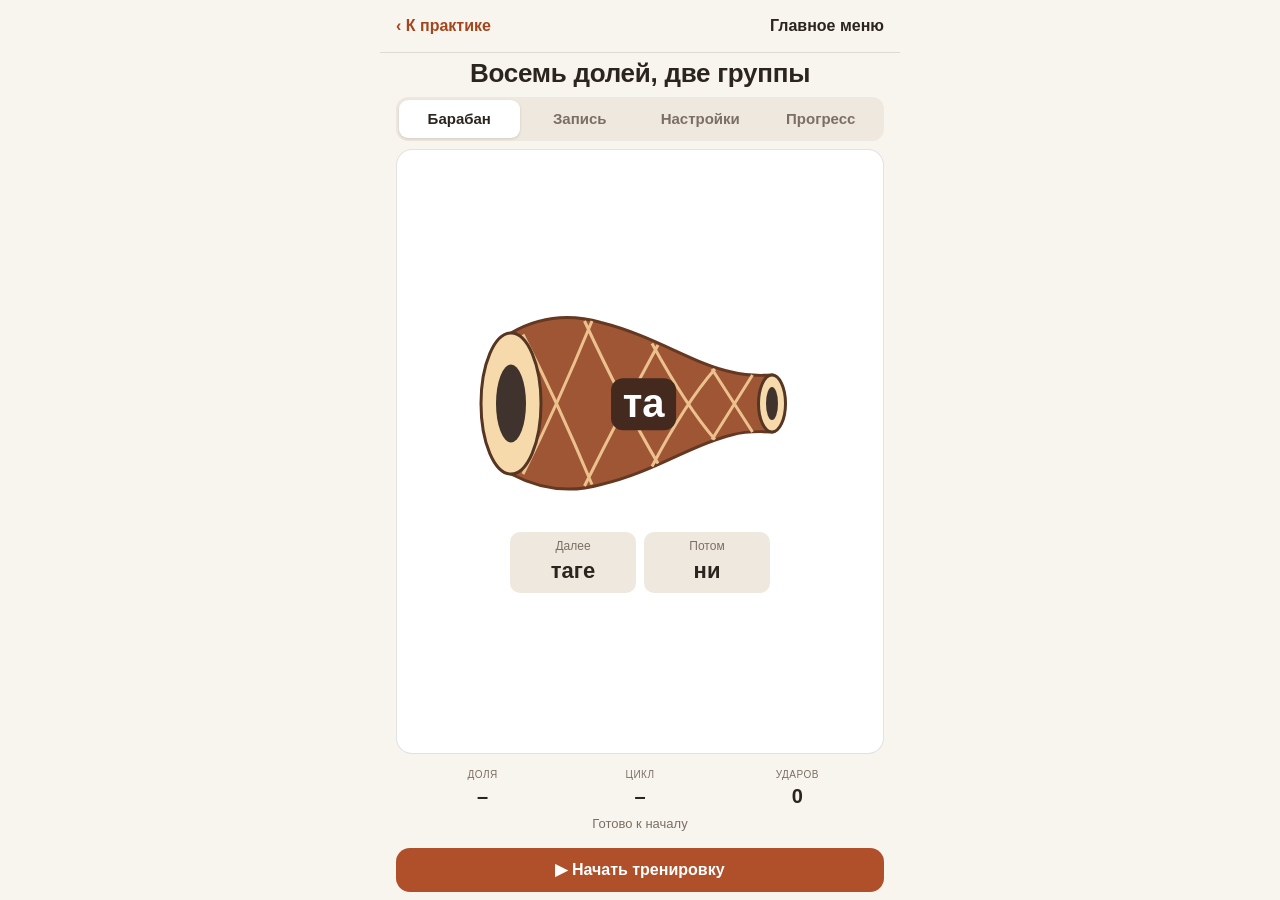
==== eight/index.html @ 797d8f21 "Publish Mridanga Web 0.3.3 with direct eight-beat practice and Gi hand" ====
<!doctype html><html lang="ru"><meta charset="utf-8"><meta name="viewport" content="width=device-width,initial-scale=1,viewport-fit=cover"><meta name="color-scheme" content="light dark"><title>Восемь долей, две группы · Мриданга</title><style>/* Самоучитель по мриданге — мобильная тема.
   Внутри Telegram цвета берутся из themeParams (--tg-*), вне — из своей палитры. */

:root {
  --bg-d: #f8f4ee;
  --bg2-d: #efe8de;
  --surface-d: #ffffff;
  --text-d: #2b241f;
  --hint-d: #7b6f65;
  --accent-d: #b0502a;
  --accent-text-d: #ffffff;
  --link-d: #a2461f;

  --bg: var(--tg-bg, var(--bg-d));
  --bg-2: var(--tg-bg-2, var(--bg2-d));
  --surface: var(--surface-d);
  --text: var(--tg-text, var(--text-d));
  --hint: var(--tg-hint, var(--hint-d));
  --accent: var(--tg-button, var(--accent-d));
  --accent-text: var(--tg-button-text, var(--accent-text-d));
  --link: var(--tg-link, var(--link-d));
  --accent-soft: color-mix(in srgb, var(--accent) 16%, transparent);
  --line: color-mix(in srgb, var(--text) 13%, transparent);
  --now: #e9a23b;

  --draft: #8a6d1f;
  --draft-bg: #fbf1d4;
  --review: #9a5a00;
  --review-bg: #ffe8c7;
  --verified: #1f7a43;
  --verified-bg: #d9f2e2;
  --published: #156a7a;
  --published-bg: #d5eef2;
  --invalid: #b3261e;
  --invalid-bg: #fbe1de;
  --test: #3d5a8a;
  --test-bg: #e3eaf6;
  --danger: #b3261e;

  --radius: 16px;
  --gutter: 16px;
  font-family: -apple-system, BlinkMacSystemFont, 'Segoe UI', Roboto, 'Helvetica Neue', Arial, sans-serif;
  color-scheme: light dark;
}

@media (prefers-color-scheme: dark) {
  :root:not([data-theme='light']) {
    --bg-d: #191512;
    --bg2-d: #231d18;
    --surface-d: #2a231d;
    --text-d: #f2eae1;
    --hint-d: #a89a8d;
    --accent-d: #e27c4c;
    --accent-text-d: #1a120d;
    --link-d: #f0a172;
    --draft: #e8cd7a;
    --draft-bg: #3a3218;
    --review: #ffbf6b;
    --review-bg: #3d2a10;
    --verified: #7fd6a0;
    --verified-bg: #173523;
    --published: #7fd0de;
    --published-bg: #12323a;
    --invalid: #ff9a8f;
    --invalid-bg: #3d1714;
    --test: #a9c2ee;
    --test-bg: #1c2638;
  }
}

:root[data-theme='dark'] {
  --bg-d: #191512;
  --bg2-d: #231d18;
  --surface-d: #2a231d;
  --text-d: #f2eae1;
  --hint-d: #a89a8d;
  --accent-d: #e27c4c;
  --accent-text-d: #1a120d;
  --link-d: #f0a172;
  --surface: var(--tg-bg-2, var(--surface-d));
  --draft: #e8cd7a;
  --draft-bg: #3a3218;
  --review: #ffbf6b;
  --review-bg: #3d2a10;
  --verified: #7fd6a0;
  --verified-bg: #173523;
  --published: #7fd0de;
  --published-bg: #12323a;
  --invalid: #ff9a8f;
  --invalid-bg: #3d1714;
  --test: #a9c2ee;
  --test-bg: #1c2638;
}

* { box-sizing: border-box; }
html { -webkit-text-size-adjust: 100%; }
body {
  margin: 0;
  background: var(--bg);
  color: var(--text);
  font-size: 16px;
  line-height: 1.45;
  -webkit-tap-highlight-color: transparent;
}
a { color: var(--link); }
h1 { font-size: 26px; line-height: 1.15; margin: 4px 0 6px; letter-spacing: -0.01em; }
h2 { font-size: 15px; text-transform: uppercase; letter-spacing: 0.06em; color: var(--hint); margin: 0 0 10px; }
.card h2 + * { margin-top: 0; }
.card h2:not(:first-child) { margin-top: 18px; }
p { margin: 0 0 8px; }
code { font-family: ui-monospace, SFMono-Regular, Menlo, monospace; font-size: 0.9em; }
button, select, input { font: inherit; color: inherit; }
.boot { padding: 40px var(--gutter); color: var(--hint); }

#app { max-width: 520px; margin: 0 auto; min-height: 100vh; }
.topbar {
  position: sticky; top: 0; z-index: 5;
  display: flex; align-items: center; gap: 10px;
  padding: calc(8px + env(safe-area-inset-top)) var(--gutter) 8px;
  background: color-mix(in srgb, var(--bg) 90%, transparent);
  backdrop-filter: blur(10px);
  border-bottom: 1px solid var(--line);
}
.topbar .brand { font-weight: 700; text-decoration: none; color: var(--text); }
.topbar .back { text-decoration: none; font-weight: 600; min-height: 36px; display: inline-flex; align-items: center; }
.topbar .back[hidden] { display: none; }
.topbar .env { margin-left: auto; font-size: 12px; color: var(--hint); border: 1px solid var(--line); border-radius: 99px; padding: 2px 8px; }

main { outline: none; }
.screen { padding: 14px var(--gutter) calc(32px + env(safe-area-inset-bottom)); display: grid; grid-template-columns: minmax(0, 1fr); gap: 14px; }
.screen-head .lead, .hero .lead { color: var(--hint); }
.eyebrow { font-size: 13px; color: var(--hint); margin: 0; }
.section-title { margin: 4px 0 -4px; }
.hint { color: var(--hint); font-size: 13px; }
.center { text-align: center; }
.row { display: flex; flex-wrap: wrap; gap: 6px; align-items: center; }

.card {
  background: var(--surface);
  border: 1px solid var(--line);
  border-radius: var(--radius);
  padding: 14px;
  color: inherit;
  text-decoration: none;
  display: block;
}

/* Маркировка статуса */
.badge { display: inline-flex; align-items: center; gap: 2px; font-size: 12px; font-weight: 600; padding: 3px 8px; border-radius: 99px; white-space: nowrap; }
.badge-draft { color: var(--draft); background: var(--draft-bg); }
.badge-review { color: var(--review); background: var(--review-bg); }
.badge-verified { color: var(--verified); background: var(--verified-bg); }
.badge-published { color: var(--published); background: var(--published-bg); }
.badge-invalid { color: var(--invalid); background: var(--invalid-bg); }
.chip { display: inline-block; font-size: 12px; padding: 3px 8px; border-radius: 99px; background: var(--bg-2); color: var(--hint); }
.chip.warn { color: var(--review); background: var(--review-bg); margin-left: 6px; }
.banner { border-radius: 12px; padding: 10px 12px; font-size: 14px; border-left: 4px solid currentColor; }
.banner p:last-child { margin: 0; }
.banner-draft { color: var(--draft); background: var(--draft-bg); }
.banner-review { color: var(--review); background: var(--review-bg); }
.banner-invalid { color: var(--invalid); background: var(--invalid-bg); }
.banner-invalid a { color: inherit; font-weight: 600; }
/* Тестовое происхождение — отдельный тон, не путать со статусом проверки */
.origin-mark { margin: 6px 0 8px; padding: 8px 10px; border-radius: 10px; font-size: 14px; color: var(--test); background: var(--test-bg); border: 1px dashed currentColor; }
.origin-mark p { margin: 0; }
.origin-mark p + p { margin-top: 4px; color: var(--text); }
.chip.test { color: var(--test); background: var(--test-bg); }
.banner p { color: var(--text); }
.draft-term { text-decoration: underline dashed color-mix(in srgb, currentColor 55%, transparent); text-underline-offset: 3px; }

/* Главная */
.hero { text-align: center; padding: 8px 0 0; }
.hero-mark svg { width: 120px; height: 60px; }
.tiles { display: grid; grid-template-columns: 1fr 1fr; gap: 10px; }
.tile {
  display: grid; gap: 2px; padding: 14px; min-height: 96px;
  background: var(--surface); border: 1px solid var(--line); border-radius: var(--radius);
  text-decoration: none; color: var(--text);
}
.tile:active, .card.item:active { transform: scale(0.985); }
.tile-icon { font-size: 22px; color: var(--accent); }
.tile small { color: var(--hint); }
.continue { display: grid; gap: 2px; border-color: var(--accent); }
.continue small { color: var(--accent); font-weight: 600; }
.stat-row { display: grid; grid-template-columns: repeat(3, 1fr); text-align: center; }
.stat-row b { display: block; font-size: 22px; }
.stat-row small { color: var(--hint); font-size: 12px; }

/* Списки */
.list { list-style: none; margin: 0; padding: 0; display: grid; gap: 10px; }
.card.item { display: flex; gap: 12px; align-items: flex-start; }
.item-num {
  flex: none; width: 32px; height: 32px; border-radius: 50%;
  display: grid; place-items: center; font-weight: 700;
  background: var(--accent-soft); color: var(--accent);
}
.item-body { display: grid; gap: 6px; min-width: 0; }
.item-body p { margin: 0; color: var(--hint); font-size: 14px; }
.formula-preview { display: grid; gap: 2px; }
.formula-inline { display: flex; flex-wrap: wrap; gap: 4px 8px; font-size: 14px; }
.formula-inline .fi-accent { font-weight: 800; color: var(--accent); }
.formula-inline .fi-rest { color: var(--hint); }
.formula-inline .fi-group { color: var(--hint); }
.formula-inline .fi-multi { display: inline-flex; gap: 3px; padding: 0 5px; border-radius: 6px; background: var(--bg-2); }

/* Ритмическая сетка */
.rhythm-grid { display: grid; gap: 12px; }
.cycle-label { font-size: 12px; color: var(--hint); margin-bottom: 4px; font-weight: 600; }
.beats { display: grid; grid-template-columns: repeat(var(--cols), minmax(0, 1fr)); gap: 6px 4px; }
.beat {
  border-radius: 10px; padding: 4px; display: grid; gap: 4px;
  background: var(--bg-2); border: 2px solid transparent;
  transition: border-color 60ms linear;
}
.beat.metro-odd { background: color-mix(in srgb, var(--bg-2) 55%, var(--surface)); }
.beat.group-start { box-shadow: -4px 0 0 -1px var(--surface), -6px 0 0 -1px var(--accent); }
.beats[style*='--cols: 4'] .beat.group-start:nth-child(4n + 1),
.beats[style*='--cols: 2'] .beat.group-start:nth-child(2n + 1) { box-shadow: none; border-top: 2px solid var(--accent); }
.beat.now { border-color: var(--now); }
.subs { display: grid; grid-template-columns: repeat(var(--subs), minmax(0, 1fr)); gap: 2px; min-height: 48px; }
.sub {
  position: relative; display: grid; place-items: center; border-radius: 7px;
  background: var(--surface); min-width: 0; overflow: hidden; padding: 0 1px;
  transition: background-color 60ms linear, transform 60ms linear;
}
.sub .mark { font-size: 15px; font-weight: 500; white-space: nowrap; overflow: hidden; text-overflow: clip; max-width: 100%; }
.beat.subs-2 .mark { font-size: 13px; }
.beat.subs-3 .mark { font-size: 11px; }
.beat:is(.subs-4, .subs-5, .subs-6, .subs-7, .subs-8) .mark { font-size: 10px; }
.sub.accent { background: var(--accent-soft); }
.sub.accent .mark { font-weight: 800; color: var(--accent); }
.accent-mark { position: absolute; top: 0; left: 3px; font-size: 12px; font-weight: 900; color: var(--accent); line-height: 1; }
.sub.rest { background: transparent; border: 1.5px dashed var(--line); }
.sub.rest .mark { color: var(--hint); font-size: 22px; line-height: 1; }
.sub.now { background: var(--now); transform: scale(1.04); }
.sub.now .mark, .sub.now .accent-mark { color: #1d140c; }
.beat-num { text-align: center; font-size: 12px; font-weight: 700; color: var(--hint); }
.beat-num.off { font-weight: 400; opacity: 0.7; }
.legend-box summary { cursor: pointer; color: var(--link); font-size: 14px; margin-top: 8px; }
.legend { list-style: none; padding: 0; margin: 8px 0 0; display: grid; grid-template-columns: 1fr 1fr; gap: 6px; font-size: 13px; color: var(--hint); }
.lg { display: inline-block; min-width: 34px; text-align: center; padding: 1px 4px; border-radius: 6px; background: var(--bg-2); color: var(--text); font-weight: 600; }
.lg-accent { color: var(--accent); background: var(--accent-soft); }
.lg-rest { border: 1.5px dashed var(--line); background: transparent; }
.lg-group { color: var(--accent); }

/* Управление */
.segmented { display: grid; grid-auto-flow: column; grid-auto-columns: 1fr; gap: 4px; padding: 4px; background: var(--bg-2); border-radius: 12px; }
.seg {
  border: 0; border-radius: 9px; padding: 8px 6px; background: transparent; cursor: pointer;
  display: grid; gap: 1px; font-weight: 600; min-height: 48px;
}
.seg small { font-weight: 400; font-size: 11px; color: var(--hint); }
.seg.active { background: var(--surface); box-shadow: 0 1px 3px rgb(0 0 0 / 12%); color: var(--accent); }
.tempo { display: grid; gap: 6px; }
.tempo-row { display: flex; align-items: center; justify-content: space-between; }
.tempo-value b { font-size: 34px; font-variant-numeric: tabular-nums; }
.tempo-value small { color: var(--hint); }
.tempo-range { display: flex; justify-content: space-between; font-size: 12px; color: var(--hint); }
input[type='range'] { width: 100%; accent-color: var(--accent); min-height: 32px; }
.round {
  width: 48px; height: 48px; border-radius: 50%; border: 1px solid var(--line);
  background: var(--bg-2); font-size: 24px; font-weight: 600; cursor: pointer; line-height: 1;
}
.round.small { width: 40px; height: 40px; font-size: 20px; }
.round:active { background: var(--accent-soft); }
.stepper { display: inline-flex; align-items: center; gap: 8px; }
.stepper-value { min-width: 48px; text-align: center; font-weight: 700; font-variant-numeric: tabular-nums; }
.repeat-row { display: flex; align-items: center; justify-content: space-between; gap: 8px; flex-wrap: wrap; margin-top: 14px; }
.check { display: inline-flex; align-items: center; gap: 8px; font-size: 14px; min-height: 40px; }
.check input { width: 20px; height: 20px; accent-color: var(--accent); }

/* Счётчик */
.counter { background: var(--surface); border: 1px solid var(--line); border-radius: var(--radius); padding: 12px; display: grid; gap: 8px; }
.counter-cells { display: grid; grid-template-columns: repeat(3, 1fr); text-align: center; }
.cc span { display: block; font-size: 12px; color: var(--hint); text-transform: uppercase; letter-spacing: 0.05em; }
.cc b { font-size: 28px; font-variant-numeric: tabular-nums; }
.cycle-dots { display: flex; flex-wrap: wrap; justify-content: center; gap: 6px; min-height: 10px; }
.dot { width: 10px; height: 10px; border-radius: 50%; background: var(--bg-2); border: 1px solid var(--line); }
.dot.done { background: var(--accent); border-color: var(--accent); }
.dot.cur { background: var(--now); border-color: var(--now); }
.counter-phase { text-align: center; font-size: 14px; color: var(--hint); }

/* Кнопки */
.actions { display: grid; grid-template-columns: 1fr 1fr; gap: 10px; }
.actions.single { grid-template-columns: 1fr; }
.btn {
  min-height: 52px; border-radius: 14px; border: 1px solid transparent; padding: 0 16px;
  font-weight: 700; font-size: 16px; cursor: pointer;
}
.btn[hidden] { display: none; }
.btn.primary { background: var(--accent); color: var(--accent-text); }
.btn.secondary { background: var(--accent-soft); color: var(--accent); }
.btn.ghost { background: transparent; border-color: var(--line); color: var(--text); }
.btn.big { min-height: 60px; font-size: 18px; }
.btn.stop { background: var(--text); color: var(--bg); }
.btn.danger { background: transparent; border-color: var(--danger); color: var(--danger); width: 100%; }
.btn:disabled { opacity: 0.6; }

/* Метроном */
.metro-lights { display: flex; flex-wrap: wrap; justify-content: center; gap: 8px; margin-bottom: 14px; }
.light {
  width: 40px; height: 40px; border-radius: 50%; display: grid; place-items: center;
  background: var(--bg-2); color: var(--hint); font-weight: 700; font-size: 14px;
  border: 2px solid var(--line); transition: background-color 50ms linear;
}
.light.first { border-color: var(--accent); }
.light.on { background: var(--now); color: #1d140c; border-color: var(--now); }
.light.first.on { background: var(--accent); color: var(--accent-text); border-color: var(--accent); }

/* Описание материала */
.meta { display: grid; grid-template-columns: minmax(96px, auto) 1fr; gap: 8px 12px; margin: 0; font-size: 14px; }
.meta dt { color: var(--hint); }
.meta dd { margin: 0; min-width: 0; overflow-wrap: anywhere; }
.meta .badge { white-space: normal; }
.formula-src { display: block; background: var(--bg-2); padding: 4px 6px; border-radius: 6px; margin-bottom: 4px; }
.progress-line { font-weight: 600; }

/* Настройки */
.set-row { display: flex; align-items: center; justify-content: space-between; gap: 12px; padding: 10px 0; border-bottom: 1px solid var(--line); min-height: 48px; }
.set-row:last-child { border-bottom: 0; }
.set-row > span:first-child { display: grid; }
.set-row small { color: var(--hint); font-size: 12px; }
.set-row.disabled { opacity: 0.65; }
.set-row select { padding: 8px; border-radius: 10px; border: 1px solid var(--line); background: var(--bg-2); max-width: 60%; min-width: 0; flex: 0 1 auto; text-overflow: ellipsis; }
.range-wrap { display: flex; align-items: center; gap: 8px; width: 50%; }
.range-wrap output { min-width: 40px; text-align: right; font-size: 13px; color: var(--hint); }
.switch { appearance: none; width: 46px; height: 28px; border-radius: 99px; background: var(--bg-2); border: 1px solid var(--line); position: relative; flex: none; cursor: pointer; transition: background-color 120ms; }
.switch::after { content: ''; position: absolute; top: 2px; left: 2px; width: 22px; height: 22px; border-radius: 50%; background: var(--surface); box-shadow: 0 1px 2px rgb(0 0 0 / 25%); transition: transform 120ms; }
.switch:checked { background: var(--accent); border-color: var(--accent); }
.switch:checked::after { transform: translateX(18px); }
.switch:disabled { cursor: not-allowed; }

/* Термины */
.term { display: grid; gap: 6px; }
.term-head { display: flex; align-items: center; gap: 8px; flex-wrap: wrap; }
.term-label { font-size: 22px; }
.errors { color: var(--danger); font-size: 13px; padding-left: 18px; }

/* Панель тренировки: лента, «Без движения», сетка. Во время игры прилипает под шапкой,
   чтобы «Стоп» и ближайшие удары были видны вместе без прокрутки к ним. */
.practice-panel {
  background: var(--surface); border: 1px solid var(--line); border-radius: var(--radius);
  padding: 10px; display: grid; gap: 8px;
}
.practice-panel.playing {
  position: sticky; z-index: 4;
  top: calc(53px + env(safe-area-inset-top));
  box-shadow: 0 6px 18px rgb(0 0 0 / 14%);
}
.practice-panel .actions { gap: 8px; }
.panel-marks { display: flex; flex-wrap: wrap; gap: 6px; align-items: center; }
.panel-marks .badge { white-space: normal; }
.practice-panel .btn { min-height: 48px; }
.lane-view { display: grid; gap: 8px; }
.view-switch .seg { min-height: 36px; padding: 4px; font-size: 13px; }
.lane-view [hidden] { display: none !important; }
.lane-status { margin: 0; font-size: 12px; color: var(--hint); text-align: center; min-height: 2.6em; }
.lane-view[data-state='hidden'] .lane-status { color: var(--review); font-weight: 600; }

.lane {
  --card-w: 60px; --marker-x: 96px;
  position: relative; height: 152px; overflow: hidden; border-radius: 12px;
  background: var(--bg-2); touch-action: pan-y; contain: layout paint;
}
.lane-strip {
  position: absolute; inset: 0 auto 0 0; width: 0;
  will-change: transform; pointer-events: none;
}
.lane-strip .lc {
  position: absolute; top: 22px; left: calc(var(--seq) * var(--card-w));
  width: calc(var(--card-w) - 4px); margin-left: 2px; height: 106px;
}
.lane-strip .lc.past { opacity: 0.45; }
/* Линия «Сейчас» видна над и под рядом карточек и не закрывает текст */
.lane-marker {
  position: absolute; top: 14px; bottom: 0; left: calc(var(--marker-x) - 1.5px);
  width: 3px; pointer-events: none;
  background: linear-gradient(to bottom, var(--now) 0 9px, transparent 9px calc(100% - 26px), var(--now) calc(100% - 26px));
}
.lane-marker::before {
  content: ''; position: absolute; top: -2px; left: -4.5px;
  border: 6px solid transparent; border-top-color: var(--now); border-bottom: 0;
}
.lane-marker span {
  position: absolute; bottom: 2px; left: 50%; transform: translateX(-50%);
  font-size: 11px; font-weight: 800; color: var(--text); background: var(--now);
  color: #1d140c; padding: 0 6px; border-radius: 99px; white-space: nowrap;
}

/* Карточка удара (лента и «Без движения») */
.lc {
  display: grid; grid-template-rows: auto auto auto 1fr; justify-items: center; align-content: start;
  gap: 1px; padding: 3px 2px; border-radius: 9px; background: var(--surface);
  border: 1.5px solid var(--line); text-align: center; overflow: hidden; min-width: 0;
}
.lc-top { display: flex; gap: 4px; justify-content: center; font-size: 11px; color: var(--hint); font-weight: 700; min-height: 15px; }
.lc-sub { font-weight: 400; }
.lc-main { font-size: 18px; font-weight: 600; line-height: 1.15; min-height: 1.15em; white-space: nowrap; max-width: 100%; overflow: hidden; }
.lc > * { min-height: min-content; }
.lc-main.long { font-size: 15px; }
.lc-main.xlong { font-size: 13px; }
.lc-accent { color: var(--accent); font-weight: 900; margin-right: 1px; }
.lc.accent { border-color: var(--accent); border-width: 2.5px; }
.lc.accent .lc-main { color: var(--accent); font-weight: 800; }
.lc-flag { font-size: 10px; font-weight: 700; color: var(--accent); text-transform: uppercase; letter-spacing: 0.03em; }
.lc-tech { max-width: 100%; font-size: 9px; line-height: 1.15; letter-spacing: -0.02em; overflow-wrap: normal; word-break: normal; hyphens: none; color: var(--hint); display: grid; justify-items: center; gap: 1px; }
.lc-tech.unknown { font-style: italic; }
/* Признаки техники: рука и мембрана (Р:П, М:Л), пальцы, приём (значок легенды) */
.tech-row { display: flex; align-items: center; justify-content: center; gap: 2px; min-height: 0; }
.tech-row:empty { display: none; }
.tech-sides { display: grid; text-align: left; font-weight: 700; line-height: 1.1; white-space: nowrap; }
.tech-fingers { max-width: 100%; }
.tech-method b { font-size: 11px; font-weight: 800; color: var(--text); }
.lc.now .tech-method b { color: #1d140c; }
.lc-tech.full { font-size: 10px; letter-spacing: 0; }
.lc-tech.full .tech-method { white-space: normal; }
.tech-legend { margin: 0; font-size: 11px; line-height: 1.3; color: var(--hint); display: grid; gap: 2px; text-align: center; }
.tech-legend b { color: var(--text); }
.lc-tech.invalid { color: var(--invalid); font-style: normal; font-weight: 700; }
.lc-unverified { font-size: 9px; color: var(--review); white-space: nowrap; }
.lc-unverified .full { display: none; }
.still .lc-unverified .full { display: inline; }
.still .lc-unverified .short { display: none; }
.lc.rest { background: transparent; border-style: dashed; }
.lc.rest .lc-main { font-size: 13px; color: var(--hint); font-weight: 500; padding-top: 6px; }
.lc.count-in { background: transparent; border-style: dotted; }
.lc.count-in .lc-main { font-size: 22px; color: var(--hint); }
.lc.count-in .lc-count { font-weight: 400; }
.lc.end { background: var(--bg); border-style: double; border-width: 3px; }
.lc.end .lc-main { font-size: 13px; padding-top: 14px; }
.lc.empty { background: transparent; border-style: dashed; }
.lc.empty .lc-main { color: var(--hint); padding-top: 22px; }
.lc.now { background: var(--now); border-color: var(--now); }
.lc.now .lc-main, .lc.now .lc-top, .lc.now .lc-tech, .lc.now .lc-accent, .lc.now .lc-flag, .lc.now .lc-unverified { color: #1d140c; }
/* Поддоли одной доли — общая полоса снизу */
.lc.in-beat { box-shadow: inset 0 -4px 0 color-mix(in srgb, var(--accent) 35%, transparent); }
.lane-strip .lc.in-beat:not(.sub-last) { margin-right: -2px; border-top-right-radius: 3px; border-bottom-right-radius: 3px; }
.lane-strip .lc.in-beat:not(.sub-first) { border-top-left-radius: 3px; border-bottom-left-radius: 3px; }
/* Граница цикла: подпись над карточкой и черта слева */
.lc-boundary {
  position: absolute; top: -20px; left: -2px; white-space: nowrap;
  font-size: 10px; font-weight: 700; color: var(--accent);
}
.lane-strip .lc.cycle-start { overflow: visible; border-left: 3px solid var(--accent); }
.lane-strip .lc.cycle-start .lc-boundary { top: -21px; }
/* Левая полоса начала цикла сужает карточку: «уточняется» не должно выходить за край */
.lane-strip .lc.cycle-start .lc-tech.unknown { letter-spacing: -0.06em; }
.still .lc.cycle-start .lc-boundary { position: static; order: -1; white-space: normal; font-size: 10px; }
.still .lc { position: relative; min-height: 108px; }
.still .lc.cycle-start { border-left: 3px solid var(--accent); }
.hand { color: currentColor; }
.hand .finger, .hand .palm { fill: none; stroke: currentColor; stroke-width: 1.3; }
.hand .on { fill: currentColor; }

.still { display: grid; grid-template-columns: repeat(3, minmax(0, 1fr)); gap: 6px; }
.still-slot { display: grid; gap: 4px; min-width: 0; }
.still-title { font-size: 12px; font-weight: 800; text-align: center; color: var(--hint); text-transform: uppercase; letter-spacing: 0.04em; }
.still-slot:first-child .still-title { color: var(--text); }
.panel-grid .rhythm-grid { gap: 6px; }

.counter.compact { padding: 6px 8px; gap: 4px; border: 0; background: transparent; }
.counter.compact .cc b { font-size: 20px; }
.counter.compact .cc span { font-size: 10px; }
.counter.compact .counter-phase { font-size: 13px; }

/* Проверка звука */
.diag-stop { position: sticky; top: calc(53px + env(safe-area-inset-top)); z-index: 4; }
.diag-stop .btn { width: 100%; }
.diag-buttons { display: grid; gap: 8px; }
.diag-buttons .btn { min-height: 44px; font-size: 14px; }
.range-wrap.wide { width: 100%; }
.flash-row { display: flex; align-items: center; gap: 12px; margin-top: 8px; }
.flash { flex: none; width: 56px; height: 56px; border-radius: 12px; background: var(--bg-2); border: 2px solid var(--line); }
.flash.on { background: #ffffff; border-color: var(--now); }
.flash.on.accent { background: var(--now); }
.diag-run { margin: 0; font-weight: 600; font-size: 14px; }
.diag-summary { width: 100%; font-family: ui-monospace, Menlo, monospace; font-size: 11px; border-radius: 10px; border: 1px solid var(--line); background: var(--bg-2); padding: 8px; margin-top: 8px; }
.diag-log { font-size: 12px; padding-left: 18px; margin: 0; display: grid; gap: 2px; }
.tiles .tile:last-child:nth-child(odd) { grid-column: span 2; min-height: 72px; }

:focus-visible { outline: 3px solid var(--now); outline-offset: 2px; }

@media (prefers-reduced-motion: reduce) {
  * { transition: none !important; }
  .sub.now { transform: none; }
}
/* Безопасные зоны: внутри Telegram — его переменные (Bot API 8.0+), вне — env() */
.screen {
  padding-left: calc(var(--gutter) + var(--tg-safe-area-inset-left, env(safe-area-inset-left, 0px)));
  padding-right: calc(var(--gutter) + var(--tg-safe-area-inset-right, env(safe-area-inset-right, 0px)));
  padding-bottom: calc(32px + var(--tg-safe-area-inset-bottom, env(safe-area-inset-bottom, 0px)) + var(--tg-content-safe-area-inset-bottom, 0px));
}
@media (max-width: 360px) {
  :root { --gutter: 12px; }
  .sub .mark { font-size: 13px; }
  .beat.subs-2 .mark { font-size: 11px; }
}
/* One stationary exercise card; short screens reflow, and large type may grow. */
#app:has(.exercise) { display:flex; flex-direction:column; min-height:100dvh; }
#app:has(.exercise) main { flex:1; display:flex; }
.exercise { width:100%; min-height:calc(100dvh - 54px - env(safe-area-inset-top)); grid-template-rows:auto auto minmax(min-content,1fr) auto auto; gap:8px; padding-top:6px; padding-bottom:calc(8px + env(safe-area-inset-bottom)); }
#app:has(.exercise) .env {display:none;}
#app:has(.exercise) .brand {margin-left:auto;}
.exercise-title h1 {font-size:clamp(17px,4.8vw,26px); text-align:center; margin:0;}
.exercise-tabs { display:grid; grid-template-columns:repeat(4,1fr); background:var(--bg-2); border-radius:12px; padding:3px; }
.card-tab {border:none; background:none; color:var(--hint); border-radius:9px; min-height:38px; padding:3px; font-size:clamp(12px,3.35vw,15px); font-weight:600}
.card-tab[aria-pressed=true] {color:var(--text);background:var(--surface);box-shadow:0 1px 3px #0002;}
.exercise-view {display:grid; align-content:center; min-width:0; background:var(--surface); border:1px solid var(--line); border-radius:var(--radius); padding:clamp(6px,2vw,14px);}
.drum-stage {display:grid;justify-items:center; gap:8px; width:100%;}
.drum-shape {position:relative;width:min(100%,360px,61dvh); }
.drum-shape img {width:100%;height:auto;display:block;}
.drum-word {position:absolute;top:50%;left:51%;transform:translate(-50%,-50%);font-size:clamp(20px,7vw,40px);line-height:1.15;padding:.04em .3em .1em;border-radius:.3em;color:white;background:#43291e;white-space:nowrap;}
.drum-cue {min-height:1.3em;line-height:1.3; text-align:center;}
.drum-cue:empty {visibility:hidden;}
.drum-next {display:grid;grid-template-columns:repeat(2,minmax(0,1fr));gap:8px;width:min(80%,260px);}
.drum-step {display:grid;text-align:center; background:var(--bg-2);border-radius:10px;padding:6px;}
.drum-step small {color:var(--hint);font-size:12px;}
.drum-step b {font-size:clamp(16px,4.5vw,22px);}
.exercise-options,.exercise-progress {display:grid;gap:10px;}
.exercise-options .seg {min-height:40px;padding:4px;}
.option-line {display:flex;align-items:center;justify-content:space-between;gap:5px;}
.option-line select {font:inherit;background:var(--bg-2);color:var(--text);border:1px solid var(--line);border-radius:10px;padding:8px;}
.exercise .cycle-dots {display:none;}
.exercise .transport {min-height:44px; width:100%;}
@media(max-height:480px) and (min-width:560px) {
 #app:has(.exercise) { max-width:850px; }
 #app:has(.exercise) .topbar {padding-block:1px;}
 .exercise {min-height:calc(100dvh - 39px - env(safe-area-inset-top));grid-template-columns:minmax(0,1fr) minmax(150px,27%); grid-template-rows:auto 1fr auto; gap:4px 10px;}
 .exercise-title {grid-column:1/-1;}
 .exercise-tabs {grid-column:2;grid-row:2; align-self:start;grid-template-columns:1fr 1fr;}
 .exercise-view {grid-column:1;grid-row:2/4;}
 .exercise .counter {grid-column:2;grid-row:2;align-self:end;}
 .exercise .transport {grid-column:2;grid-row:3;}
 .drum-shape {width:min(100%,340px,74dvh);}
}
.exercise .lane-status {margin:0;}
.exercise .panel-grid .subs {min-height:34px;}
.exercise .panel-grid .beat {gap:2px;padding:3px;}
.hero-mark img {width:105px;height:auto;display:block;margin:auto;}
@media(max-height:680px) {
 .exercise .counter.compact {padding-block:2px;}
 .exercise .panel-grid .beats {row-gap:3px;}
 .home {gap:6px;padding-block:6px;}
 .home .hero {padding-top:0;}
 .home .hero-mark img {width:65px;}
 .home .tile, .home .tile:last-child:nth-child(odd) {min-height:48px;padding:5px 10px;}
 .home .tiles {gap:5px;}
 .home .hero .lead {display:none;}
 .home .stats {padding:6px;}
}
</style><body><div id="app"><header class="topbar"><a class="back" href="/#/practice">‹ К практике</a><a class="brand" href="/">Главное меню</a></header><main id="view"></main></div><script>(()=>{function c(e,n={},...t){let o=document.createElement(e);for(let[i,s]of Object.entries(n??{}))if(!(s==null||s===!1))if(i==="class")o.className=s;else if(i==="dataset")Object.assign(o.dataset,s);else if(i==="style"&&typeof s=="object")for(let[a,l]of Object.entries(s))a.startsWith("--")?o.style.setProperty(a,String(l)):o.style[a]=l;else i.startsWith("on")&&typeof s=="function"?o.addEventListener(i.slice(2),s):s===!0?o.setAttribute(i,""):o.setAttribute(i,s);return xe(o,t),o}function xe(e,n){for(let t of n.flat(1/0))t==null||t===!1||e.append(t instanceof Node?t:document.createTextNode(String(t)))}function A(e,...n){return e.replaceChildren(),xe(e,n),e}var lt=["draft","needs_teacher_review","teacher_verified","published"],se={draft:{label:"\u0427\u0435\u0440\u043D\u043E\u0432\u0438\u043A",tone:"draft",verified:!1,warning:"\u0427\u0435\u0440\u043D\u043E\u0432\u0438\u043A: \u043D\u0435 \u043F\u0440\u043E\u0432\u0435\u0440\u0435\u043D\u043E \u043F\u0440\u0435\u043F\u043E\u0434\u0430\u0432\u0430\u0442\u0435\u043B\u0435\u043C. \u041D\u0435 \u0438\u0441\u043F\u043E\u043B\u044C\u0437\u0443\u0439\u0442\u0435 \u043A\u0430\u043A \u043E\u0431\u0440\u0430\u0437\u0435\u0446 \u043F\u0440\u0430\u0432\u0438\u043B\u044C\u043D\u043E\u0433\u043E \u0438\u0441\u043F\u043E\u043B\u043D\u0435\u043D\u0438\u044F."},needs_teacher_review:{label:"\u0416\u0434\u0451\u0442 \u043F\u0440\u043E\u0432\u0435\u0440\u043A\u0438 \u043F\u0440\u0435\u043F\u043E\u0434\u0430\u0432\u0430\u0442\u0435\u043B\u044F",tone:"review",verified:!1,warning:"\u041D\u0435 \u043F\u0440\u043E\u0432\u0435\u0440\u0435\u043D\u043E \u043F\u0440\u0435\u043F\u043E\u0434\u0430\u0432\u0430\u0442\u0435\u043B\u0435\u043C: \u0432\u043E\u0437\u043C\u043E\u0436\u043D\u044B \u043E\u0448\u0438\u0431\u043A\u0438 \u0432 \u0444\u043E\u0440\u043C\u0443\u043B\u0435, \u0442\u0435\u043C\u043F\u0435 \u0438 \u043D\u0430\u0437\u0432\u0430\u043D\u0438\u044F\u0445."},teacher_verified:{label:"\u041F\u0440\u043E\u0432\u0435\u0440\u0435\u043D\u043E \u043F\u0440\u0435\u043F\u043E\u0434\u0430\u0432\u0430\u0442\u0435\u043B\u0435\u043C",tone:"verified",verified:!0,warning:null},published:{label:"\u041E\u043F\u0443\u0431\u043B\u0438\u043A\u043E\u0432\u0430\u043D\u043E",tone:"published",verified:!0,warning:null}};function H(e){return lt.includes(e)}function C(e){return!!se[e]?.verified}function re(e){let n=new Set;for(let t of e??[])for(let o of t.split(/\s+/))for(let i of o.split(".")){let s=i.replace(/^!/,"");s&&s!=="_"&&s!=="|"&&n.add(s)}return[...n]}function ct(e,n){let t=se[e]?.label??e??"\u043D\u0435 \u0443\u043A\u0430\u0437\u0430\u043D";return{label:C(e)?"\u041E\u0448\u0438\u0431\u043A\u0430 \u0434\u0430\u043D\u043D\u044B\u0445: \u043F\u0440\u043E\u0432\u0435\u0440\u043A\u0430 \u043D\u0435\u0434\u0435\u0439\u0441\u0442\u0432\u0438\u0442\u0435\u043B\u044C\u043D\u0430":"\u041E\u0448\u0438\u0431\u043A\u0430 \u0434\u0430\u043D\u043D\u044B\u0445",tone:"invalid",verified:!1,warning:`\u041E\u0448\u0438\u0431\u043A\u0430 \u0434\u0430\u043D\u043D\u044B\u0445 \u2014 \u0441\u0447\u0438\u0442\u0430\u0442\u044C \u043D\u0435\u043F\u0440\u043E\u0432\u0435\u0440\u0435\u043D\u043D\u044B\u043C. \u0421\u0442\u0430\u0442\u0443\u0441 \u0432 \u0434\u0430\u043D\u043D\u044B\u0445: \xAB${t}\xBB. \u041F\u0440\u0438\u0447\u0438\u043D\u044B: ${n.join("; ")}.`}}function z(e,n){let t=e.review?.status,o=e.reviewIssues??[],i=o.length?ct(t,o):se[t]??{label:"\u0421\u0442\u0430\u0442\u0443\u0441 \u043D\u0435\u0438\u0437\u0432\u0435\u0441\u0442\u0435\u043D",tone:"draft",verified:!1,warning:"\u0421\u0442\u0430\u0442\u0443\u0441 \u043F\u0440\u043E\u0432\u0435\u0440\u043A\u0438 \u043D\u0435\u0438\u0437\u0432\u0435\u0441\u0442\u0435\u043D \u2014 \u0441\u0447\u0438\u0442\u0430\u0442\u044C \u043D\u0435\u043F\u0440\u043E\u0432\u0435\u0440\u0435\u043D\u043D\u044B\u043C."},s=null;if(e.formula&&n){let a=re(e.formula).map(l=>n.strokes.find(u=>u.id===l)).filter(l=>l&&!C(l.status));a.length&&(s=`\u0427\u0435\u0440\u043D\u043E\u0432\u044B\u0435 \u043D\u0430\u0437\u0432\u0430\u043D\u0438\u044F \u0443\u0434\u0430\u0440\u043E\u0432: ${a.map(l=>`\xAB${l.label}\xBB`).join(", ")} \u2014 \u043D\u0435 \u043F\u043E\u0434\u0442\u0432\u0435\u0440\u0436\u0434\u0435\u043D\u044B \u043F\u0440\u0435\u043F\u043E\u0434\u0430\u0432\u0430\u0442\u0435\u043B\u0435\u043C.`)}return{status:o.length?"invalid":H(t)?t:"unknown",declaredStatus:t??null,label:i.label,tone:i.tone,verified:i.verified,warning:i.warning,termWarning:s,issues:o}}function oe(e){let n=e.source??{},t=n.kind==="test"||n.placeholder===!0,o=null;return n.placeholder&&(o=n.videoTimecode?`\u0418\u0441\u0442\u043E\u0447\u043D\u0438\u043A \u0438 \u0442\u0430\u0439\u043C\u043A\u043E\u0434 ${n.videoTimecode} \u2014 \u0437\u0430\u0433\u043B\u0443\u0448\u043A\u0430, \u044D\u0442\u043E \u043D\u0435 \u0441\u0441\u044B\u043B\u043A\u0430 \u043D\u0430 \u0440\u0435\u0430\u043B\u044C\u043D\u043E\u0435 \u0432\u0438\u0434\u0435\u043E.`:"\u0418\u0441\u0442\u043E\u0447\u043D\u0438\u043A \u2014 \u0437\u0430\u0433\u043B\u0443\u0448\u043A\u0430, \u044D\u0442\u043E \u043D\u0435 \u0441\u0441\u044B\u043B\u043A\u0430 \u043D\u0430 \u0440\u0435\u0430\u043B\u044C\u043D\u044B\u0439 \u043C\u0430\u0442\u0435\u0440\u0438\u0430\u043B."),{test:t,label:t?"\u0422\u0435\u0441\u0442\u043E\u0432\u043E\u0435 \u0443\u043F\u0440\u0430\u0436\u043D\u0435\u043D\u0438\u0435 \u2014 \u0434\u043B\u044F \u043F\u0440\u043E\u0432\u0435\u0440\u043A\u0438 \u0438\u043D\u0442\u0435\u0440\u0444\u0435\u0439\u0441\u0430":null,placeholder:o}}var B=class extends Error{constructor(n){super(n),this.name="FormulaError"}};function ut(e,n,t){if(e==="")throw new B(`\u041F\u0443\u0441\u0442\u0430\u044F \u043F\u043E\u0434\u0434\u043E\u043B\u044F \u0432 \xAB${n}\xBB`);if(e==="_")return{type:"rest"};let o=e,i=!1;if(o.startsWith("!")&&(i=!0,o=o.slice(1),o==="_"))throw new B(`\u041F\u0430\u0443\u0437\u0430 \u043D\u0435 \u043C\u043E\u0436\u0435\u0442 \u0431\u044B\u0442\u044C \u0441 \u0430\u043A\u0446\u0435\u043D\u0442\u043E\u043C: \xAB${n}\xBB`);if(!t.has(o))throw new B(`\u041D\u0435\u0438\u0437\u0432\u0435\u0441\u0442\u043D\u044B\u0439 \u0443\u0434\u0430\u0440 \xAB${o}\xBB \u0432 \xAB${n}\xBB`);return{type:"stroke",stroke:o,accent:i}}function dt(e,n){let t=new Set(n),o=String(e??"").trim().split(/\s+/).filter(Boolean),i=[],s=[0];for(let a of o){if(a==="|"){if(i.length===0||s.at(-1)===i.length)throw new B("\u0420\u0430\u0437\u0434\u0435\u043B\u0438\u0442\u0435\u043B\u044C \u0433\u0440\u0443\u043F\u043F \xAB|\xBB \u043D\u0435 \u043C\u043E\u0436\u0435\u0442 \u0441\u0442\u043E\u044F\u0442\u044C \u0432 \u043D\u0430\u0447\u0430\u043B\u0435 \u0446\u0438\u043A\u043B\u0430 \u0438\u043B\u0438 \u043F\u043E\u0434\u0440\u044F\u0434");s.push(i.length);continue}let l=a.split(".");if(l.length>8)throw new B(`\u0412 \u0434\u043E\u043B\u0435 \xAB${a}\xBB \u0431\u043E\u043B\u044C\u0448\u0435 8 \u043F\u043E\u0434\u0434\u043E\u043B\u0435\u0439`);i.push({subs:l.map(u=>ut(u,a,t))})}if(i.length===0)throw new B("\u041F\u0443\u0441\u0442\u043E\u0439 \u0446\u0438\u043A\u043B");if(s.length>1&&s.at(-1)===i.length)throw new B("\u0420\u0430\u0437\u0434\u0435\u043B\u0438\u0442\u0435\u043B\u044C \u0433\u0440\u0443\u043F\u043F \xAB|\xBB \u043D\u0435 \u043C\u043E\u0436\u0435\u0442 \u0441\u0442\u043E\u044F\u0442\u044C \u0432 \u043A\u043E\u043D\u0446\u0435 \u0446\u0438\u043A\u043B\u0430");return{beats:i,groupStarts:s}}function ie(e,n){if(!Array.isArray(e.formula)||e.formula.length===0)throw new B("\u0424\u043E\u0440\u043C\u0443\u043B\u0430 \u0434\u043E\u043B\u0436\u043D\u0430 \u0431\u044B\u0442\u044C \u043D\u0435\u043F\u0443\u0441\u0442\u044B\u043C \u0441\u043F\u0438\u0441\u043A\u043E\u043C \u0446\u0438\u043A\u043B\u043E\u0432");return e.formula.map((t,o)=>{let i=dt(t,n);if(i.beats.length!==e.beatsPerCycle)throw new B(`\u0426\u0438\u043A\u043B ${o+1}: ${i.beats.length} \u0434\u043E\u043B\u0435\u0439 \u0432\u043C\u0435\u0441\u0442\u043E ${e.beatsPerCycle}`);return i})}var ft="\u0422\u0435\u0445\u043D\u0438\u043A\u0430 \u0443\u0442\u043E\u0447\u043D\u044F\u0435\u0442\u0441\u044F",ke={right:"\u043F\u0440\u0430\u0432\u0430\u044F \u0440\u0443\u043A\u0430",left:"\u043B\u0435\u0432\u0430\u044F \u0440\u0443\u043A\u0430",both:"\u043E\u0431\u0435 \u0440\u0443\u043A\u0438"},Se={right:"\u043F\u0440\u0430\u0432\u0430\u044F \u043C\u0435\u043C\u0431\u0440\u0430\u043D\u0430",left:"\u043B\u0435\u0432\u0430\u044F \u043C\u0435\u043C\u0431\u0440\u0430\u043D\u0430",both:"\u043E\u0431\u0435 \u043C\u0435\u043C\u0431\u0440\u0430\u043D\u044B"},J={thumb:{label:"\u0431\u043E\u043B\u044C\u0448\u043E\u0439",short:"\u0431\u043E\u043B."},index:{label:"\u0443\u043A\u0430\u0437\u0430\u0442\u0435\u043B\u044C\u043D\u044B\u0439",short:"\u0443\u043A\u0430\u0437."},middle:{label:"\u0441\u0440\u0435\u0434\u043D\u0438\u0439",short:"\u0441\u0440\u0435\u0434."},ring:{label:"\u0431\u0435\u0437\u044B\u043C\u044F\u043D\u043D\u044B\u0439",short:"\u0431\u0435\u0437\u044B\u043C."},little:{label:"\u043C\u0438\u0437\u0438\u043D\u0435\u0446",short:"\u043C\u0438\u0437."},palm:{label:"\u043B\u0430\u0434\u043E\u043D\u044C",short:"\u043B\u0430\u0434\u043E\u043D\u044C"}},ae={draft:"\u0447\u0435\u0440\u043D\u043E\u0432\u0438\u043A",needs_teacher_review:"\u0436\u0434\u0451\u0442 \u043F\u0440\u043E\u0432\u0435\u0440\u043A\u0438",teacher_verified:"\u043F\u0440\u043E\u0432\u0435\u0440\u0435\u043D\u043E \u043F\u0440\u0435\u043F\u043E\u0434\u0430\u0432\u0430\u0442\u0435\u043B\u0435\u043C"},we=40,ve={right:"\u041F",left:"\u041B",both:"\u043E\u0431\u0435"},pt="\u2460\u2461\u2462\u2463\u2464\u2465\u2466\u2467\u2468\u2469\u246A\u246B\u246C\u246D\u246E\u246F\u2470\u2471\u2472\u2473";function $e(e){let n=new Map;for(let t of e){if(!t?.known||!t.method||n.has(t.method))continue;let o=n.size;n.set(t.method,pt[o]??`(${o+1})`)}return n}function le(e,n){if(e==null)return[];if(typeof e!="object"||Array.isArray(e))return["\u0441\u0432\u0435\u0434\u0435\u043D\u0438\u044F \u043E \u0442\u0435\u0445\u043D\u0438\u043A\u0435 \u0434\u043E\u043B\u0436\u043D\u044B \u0431\u044B\u0442\u044C \u043E\u0431\u044A\u0435\u043A\u0442\u043E\u043C"];let t=[],{hand:o,membrane:i,fingers:s,method:a,source:l,status:u,reviewedBy:r,reviewedAt:h}=e;if(o!=null&&!(o in ke)&&t.push(`\u043D\u0435\u0438\u0437\u0432\u0435\u0441\u0442\u043D\u0430\u044F \u0440\u0443\u043A\u0430 \xAB${o}\xBB`),i!=null&&!(i in Se)&&t.push(`\u043D\u0435\u0438\u0437\u0432\u0435\u0441\u0442\u043D\u0430\u044F \u043C\u0435\u043C\u0431\u0440\u0430\u043D\u0430 \xAB${i}\xBB`),s!=null)if(!Array.isArray(s)||s.length===0)t.push("fingers \u0434\u043E\u043B\u0436\u043D\u043E \u0431\u044B\u0442\u044C \u043D\u0435\u043F\u0443\u0441\u0442\u044B\u043C \u0441\u043F\u0438\u0441\u043A\u043E\u043C");else{for(let m of s)m in J||t.push(`\u043D\u0435\u0438\u0437\u0432\u0435\u0441\u0442\u043D\u044B\u0439 \u043F\u0430\u043B\u0435\u0446 \xAB${m}\xBB`);new Set(s).size!==s.length&&t.push("\u043F\u0430\u043B\u044C\u0446\u044B \u043F\u043E\u0432\u0442\u043E\u0440\u044F\u044E\u0442\u0441\u044F")}return a!=null&&(typeof a!="string"||!a.trim()||a.length>we)&&t.push(`\u043F\u0440\u0438\u0451\u043C \u2014 \u043D\u0435\u043F\u0443\u0441\u0442\u0430\u044F \u0441\u0442\u0440\u043E\u043A\u0430 \u0434\u043E ${we} \u0441\u0438\u043C\u0432\u043E\u043B\u043E\u0432`),o==null&&i==null&&s==null&&a==null&&t.push("\u043D\u0435\u0442 \u043D\u0438 \u0440\u0443\u043A\u0438, \u043D\u0438 \u043C\u0435\u043C\u0431\u0440\u0430\u043D\u044B, \u043D\u0438 \u043F\u0430\u043B\u044C\u0446\u0435\u0432, \u043D\u0438 \u043F\u0440\u0438\u0451\u043C\u0430"),(typeof l!="string"||!l.trim())&&t.push("\u043D\u0435 \u0443\u043A\u0430\u0437\u0430\u043D \u0438\u0441\u0442\u043E\u0447\u043D\u0438\u043A \u0441\u0432\u0435\u0434\u0435\u043D\u0438\u0439 \u043E \u0442\u0435\u0445\u043D\u0438\u043A\u0435"),u in ae||t.push(`\u043D\u0435\u0438\u0437\u0432\u0435\u0441\u0442\u043D\u0430\u044F \u0441\u0442\u0435\u043F\u0435\u043D\u044C \u043F\u0440\u043E\u0432\u0435\u0440\u043A\u0438 \u0442\u0435\u0445\u043D\u0438\u043A\u0438 \xAB${u}\xBB`),u==="teacher_verified"&&((!r||!h)&&t.push("\u0442\u0435\u0445\u043D\u0438\u043A\u0430 \u043E\u0442\u043C\u0435\u0447\u0435\u043D\u0430 \u043F\u0440\u043E\u0432\u0435\u0440\u0435\u043D\u043D\u043E\u0439 \u0431\u0435\u0437 \u0438\u043C\u0435\u043D\u0438 \u043F\u0440\u043E\u0432\u0435\u0440\u044F\u044E\u0449\u0435\u0433\u043E \u0438 \u0434\u0430\u0442\u044B"),n!=="teacher_verified"&&n!=="published"&&t.push("\u0442\u0435\u0445\u043D\u0438\u043A\u0430 \u043E\u0442\u043C\u0435\u0447\u0435\u043D\u0430 \u043F\u0440\u043E\u0432\u0435\u0440\u0435\u043D\u043D\u043E\u0439 \u0443 \u043D\u0435\u043F\u0440\u043E\u0432\u0435\u0440\u0435\u043D\u043D\u043E\u0433\u043E \u0443\u0434\u0430\u0440\u0430")),t}function K(e){let n=e?.technique;if(n==null)return{known:!1,invalid:!1,text:ft};let t=e.techniqueIssues??le(n,e.status);if(t.length)return{known:!1,invalid:!0,text:"\u0422\u0435\u0445\u043D\u0438\u043A\u0430: \u043E\u0448\u0438\u0431\u043A\u0430 \u0434\u0430\u043D\u043D\u044B\u0445",issues:t};let o=n.fingers??[],i=n.status==="teacher_verified",s=[n.hand?ke[n.hand]:null,n.membrane?Se[n.membrane]:null,o.length?`\u043F\u0430\u043B\u044C\u0446\u044B: ${o.map(a=>J[a].label).join(", ")}`:null,n.method??null].filter(Boolean);return{known:!0,invalid:!1,hand:n.hand??null,membrane:n.membrane??null,fingers:o,method:n.method??null,source:n.source,verified:i,statusText:ae[n.status],handShort:n.hand?{right:"\u043F\u0440. \u0440\u0443\u043A\u0430",left:"\u043B\u0435\u0432. \u0440\u0443\u043A\u0430",both:"\u043E\u0431\u0435 \u0440\u0443\u043A\u0438"}[n.hand]:null,membraneShort:n.membrane?{right:"\u043F\u0440. \u043C\u0435\u043C\u0431\u0440.",left:"\u043B\u0435\u0432. \u043C\u0435\u043C\u0431\u0440.",both:"\u043E\u0431\u0435 \u043C\u0435\u043C\u0431\u0440."}[n.membrane]:null,fingersShort:o.map(a=>J[a].short).join("+"),fingersFull:o.map(a=>J[a].label).join(", "),handCode:n.hand?ve[n.hand]:null,membraneCode:n.membrane?ve[n.membrane]:null,text:`${s.join("; ")}${i?"":` (${ae[n.status]})`}`}}var ce={1:"\u041D\u0430\u0447\u0430\u043B\u044C\u043D\u044B\u0439",2:"\u0411\u0430\u0437\u043E\u0432\u044B\u0439",3:"\u0421\u0440\u0435\u0434\u043D\u0438\u0439"},mt=["test","video","teacher","book"],ht=["synth","file"],Ee=.05,gt=/^(\d{1,2}:)?\d{1,2}:\d{2}$/;function Ie(e,n){if(!e||!H(e.status)){n(`\u043D\u0435\u0438\u0437\u0432\u0435\u0441\u0442\u043D\u044B\u0439 \u0441\u0442\u0430\u0442\u0443\u0441 \u043F\u0440\u043E\u0432\u0435\u0440\u043A\u0438 \xAB${e?.status}\xBB`);return}C(e.status)&&(!e.reviewedBy||!e.reviewedAt)&&n(`\u0441\u0442\u0430\u0442\u0443\u0441 ${e.status} \u0431\u0435\u0437 \u0438\u043C\u0435\u043D\u0438 \u043F\u0440\u043E\u0432\u0435\u0440\u044F\u044E\u0449\u0435\u0433\u043E \u0438 \u0434\u0430\u0442\u044B`)}function bt(e,n){let t=[],o=[],i={exercises:new Map,lessons:new Map,terms:new Map},s=(r,h,m)=>(d,f)=>{t.push(`${m}${f?`/${f}`:""}: ${d}`),r.has(h)||r.set(h,[]),r.get(h).push(f?`\u0432\u0430\u0440\u0438\u0430\u043D\u0442 ${f}: ${d}`:d)},a=new Set;for(let r of e?.strokes??[]){/^[a-z][a-z0-9_]*$/.test(r.id??"")||t.push(`\u0423\u0434\u0430\u0440: \u043D\u0435\u043A\u043E\u0440\u0440\u0435\u043A\u0442\u043D\u044B\u0439 id \xAB${r.id}\xBB`),a.has(r.id)&&t.push(`\u0423\u0434\u0430\u0440: \u043F\u043E\u0432\u0442\u043E\u0440 id \xAB${r.id}\xBB`),a.add(r.id),r.label||t.push(`\u0423\u0434\u0430\u0440 ${r.id}: \u043D\u0435\u0442 \u043D\u0430\u0437\u0432\u0430\u043D\u0438\u044F`),H(r.status)||t.push(`\u0423\u0434\u0430\u0440 ${r.id}: \u043D\u0435\u0438\u0437\u0432\u0435\u0441\u0442\u043D\u044B\u0439 \u0441\u0442\u0430\u0442\u0443\u0441 \xAB${r.status}\xBB`);let h=le(r.technique,r.status);if(h.length){i.terms.set(r.id,h);for(let m of h)t.push(`\u0423\u0434\u0430\u0440 ${r.id}, \u0442\u0435\u0445\u043D\u0438\u043A\u0430: ${m}`)}}a.size===0&&t.push("\u0422\u0435\u0440\u043C\u0438\u043D\u043E\u043B\u043E\u0433\u0438\u044F: \u043D\u0435\u0442 \u043D\u0438 \u043E\u0434\u043D\u043E\u0433\u043E \u0443\u0434\u0430\u0440\u0430");let l=new Set;for(let r of n?.exercises??[]){let h=`\u0423\u043F\u0440\u0430\u0436\u043D\u0435\u043D\u0438\u0435 ${r.id}`,m=s(i.exercises,r.id,h);(!r.id||l.has(r.id))&&m("\u043F\u0443\u0441\u0442\u043E\u0439 \u0438\u043B\u0438 \u043F\u043E\u0432\u0442\u043E\u0440\u043D\u044B\u0439 id"),l.add(r.id),r.title||m("\u043D\u0435\u0442 \u043D\u0430\u0437\u0432\u0430\u043D\u0438\u044F"),ce[r.level]||m(`\u043D\u0435\u0438\u0437\u0432\u0435\u0441\u0442\u043D\u044B\u0439 \u0443\u0440\u043E\u0432\u0435\u043D\u044C \u0441\u043B\u043E\u0436\u043D\u043E\u0441\u0442\u0438 \xAB${r.level}\xBB`),(!Number.isInteger(r.beatsPerCycle)||r.beatsPerCycle<1||r.beatsPerCycle>32)&&m("beatsPerCycle \u0434\u043E\u043B\u0436\u043D\u043E \u0431\u044B\u0442\u044C \u0446\u0435\u043B\u044B\u043C \u043E\u0442 1 \u0434\u043E 32");try{ie(r,[...a])}catch(p){if(!(p instanceof B))throw p;m(p.message)}(!Number.isInteger(r.repeat)||r.repeat<1)&&m("repeat \u0434\u043E\u043B\u0436\u043D\u043E \u0431\u044B\u0442\u044C \u0446\u0435\u043B\u044B\u043C \u2265 1");let{min:d,max:f}=r.tempo??{};d>0&&f>=d||m("\u043D\u0435\u043A\u043E\u0440\u0440\u0435\u043A\u0442\u043D\u044B\u0439 \u0434\u0438\u0430\u043F\u0430\u0437\u043E\u043D \u0442\u0435\u043C\u043F\u0430"),(!Array.isArray(r.variants)||r.variants.length===0)&&m("\u043D\u0435\u0442 \u0432\u0430\u0440\u0438\u0430\u043D\u0442\u043E\u0432 \u0438\u0441\u043F\u043E\u043B\u043D\u0435\u043D\u0438\u044F");for(let p of r.variants??[]){p.bpm>=d&&p.bpm<=f||m(`\u0442\u0435\u043C\u043F ${p.bpm} \u0432\u043D\u0435 \u0434\u0438\u0430\u043F\u0430\u0437\u043E\u043D\u0430 ${d}\u2013${f}`,p.id),!Number.isInteger(p.density)||p.density<1?m("density \u0434\u043E\u043B\u0436\u043D\u043E \u0431\u044B\u0442\u044C \u0446\u0435\u043B\u044B\u043C \u2265 1",p.id):r.beatsPerCycle%p.density!==0&&m(`${r.beatsPerCycle} \u0434\u043E\u043B\u0435\u0439 \u043D\u0435 \u0434\u0435\u043B\u0438\u0442\u0441\u044F \u043D\u0430 density ${p.density}`,p.id);let b=Math.max(...(r.formula??[]).flatMap(v=>v.split(/\s+/).map($=>$.split(".").length)));60/f/(p.density||1)/b<Ee&&o.push(`${h}/${p.id}: \u043F\u0440\u0438 ${f} \u0443\u0434/\u043C\u0438\u043D \u043F\u043E\u0437\u0438\u0446\u0438\u044F \u043A\u043E\u0440\u043E\u0447\u0435 ${Ee*1e3} \u043C\u0441`)}if(ht.includes(r.audio?.kind)||m("\u043D\u0435\u0438\u0437\u0432\u0435\u0441\u0442\u043D\u044B\u0439 \u0432\u0438\u0434 \u0430\u0443\u0434\u0438\u043E\u043F\u0440\u0438\u043C\u0435\u0440\u0430"),r.audio?.kind==="file"&&!r.audio.src&&m("\u0430\u0443\u0434\u0438\u043E\u0444\u0430\u0439\u043B \u0431\u0435\u0437 src"),r.audio?.kind==="file"&&o.push(`${h}: \u0432\u043E\u0441\u043F\u0440\u043E\u0438\u0437\u0432\u0435\u0434\u0435\u043D\u0438\u0435 \u0430\u0443\u0434\u0438\u043E\u0444\u0430\u0439\u043B\u043E\u0432 \u0435\u0449\u0451 \u043D\u0435 \u0440\u0435\u0430\u043B\u0438\u0437\u043E\u0432\u0430\u043D\u043E`),mt.includes(r.source?.kind)||m("\u043D\u0435\u0438\u0437\u0432\u0435\u0441\u0442\u043D\u044B\u0439 \u0432\u0438\u0434 \u0438\u0441\u0442\u043E\u0447\u043D\u0438\u043A\u0430"),r.source?.title||m("\u0443 \u0438\u0441\u0442\u043E\u0447\u043D\u0438\u043A\u0430 \u043D\u0435\u0442 \u043D\u0430\u0437\u0432\u0430\u043D\u0438\u044F"),r.source?.videoTimecode!=null&&!gt.test(r.source.videoTimecode)&&m(`\u0442\u0430\u0439\u043C\u043A\u043E\u0434 \xAB${r.source.videoTimecode}\xBB \u043D\u0435 \u0432 \u0444\u043E\u0440\u043C\u0430\u0442\u0435 \u0427\u0427:\u041C\u041C:\u0421\u0421 \u0438\u043B\u0438 \u041C\u041C:\u0421\u0421`),r.source?.placeholder&&C(r.review?.status)&&m("\u0438\u0441\u0442\u043E\u0447\u043D\u0438\u043A-\u0437\u0430\u0433\u043B\u0443\u0448\u043A\u0430 \u043D\u0435 \u043C\u043E\u0436\u0435\u0442 \u0431\u044B\u0442\u044C \u0443 \u043F\u0440\u043E\u0432\u0435\u0440\u0435\u043D\u043D\u043E\u0433\u043E \u043C\u0430\u0442\u0435\u0440\u0438\u0430\u043B\u0430"),r.source?.kind==="test"&&C(r.review?.status)&&m("\u0442\u0435\u0441\u0442\u043E\u0432\u043E\u0435 \u0443\u043F\u0440\u0430\u0436\u043D\u0435\u043D\u0438\u0435 \u043D\u0435 \u043C\u043E\u0436\u0435\u0442 \u0431\u044B\u0442\u044C \u043F\u0440\u043E\u0432\u0435\u0440\u0435\u043D\u043D\u044B\u043C"),Ie(r.review,m),C(r.review?.status))for(let p of re(r.formula)){let b=e.strokes.find(w=>w.id===p);b&&!C(b.status)&&m(`\u043F\u0440\u043E\u0432\u0435\u0440\u0435\u043D\u043D\u043E\u0435 \u0443\u043F\u0440\u0430\u0436\u043D\u0435\u043D\u0438\u0435 \u0438\u0441\u043F\u043E\u043B\u044C\u0437\u0443\u0435\u0442 \u043D\u0435\u043F\u0440\u043E\u0432\u0435\u0440\u0435\u043D\u043D\u044B\u0439 \u0443\u0434\u0430\u0440 \xAB${b.label}\xBB (${p})`)}}let u=new Set;for(let r of n?.lessons??[]){let h=`\u0423\u0440\u043E\u043A ${r.id}`,m=s(i.lessons,r.id,h);(!r.id||u.has(r.id))&&m("\u043F\u0443\u0441\u0442\u043E\u0439 \u0438\u043B\u0438 \u043F\u043E\u0432\u0442\u043E\u0440\u043D\u044B\u0439 id"),u.add(r.id),r.title||m("\u043D\u0435\u0442 \u043D\u0430\u0437\u0432\u0430\u043D\u0438\u044F"),ce[r.level]||m("\u043D\u0435\u0438\u0437\u0432\u0435\u0441\u0442\u043D\u044B\u0439 \u0443\u0440\u043E\u0432\u0435\u043D\u044C \u0441\u043B\u043E\u0436\u043D\u043E\u0441\u0442\u0438"),r.exerciseIds?.length||m("\u043D\u0435\u0442 \u0443\u043F\u0440\u0430\u0436\u043D\u0435\u043D\u0438\u0439");for(let d of r.exerciseIds??[])l.has(d)||m(`\u0441\u0441\u044B\u043B\u043A\u0430 \u043D\u0430 \u043E\u0442\u0441\u0443\u0442\u0441\u0442\u0432\u0443\u044E\u0449\u0435\u0435 \u0443\u043F\u0440\u0430\u0436\u043D\u0435\u043D\u0438\u0435 ${d}`);if(Ie(r.review,m),C(r.review?.status))for(let d of r.exerciseIds??[]){let f=n.exercises.find(p=>p.id===d);f&&(C(f.review?.status)?i.exercises.has(d)&&m(`\u043F\u0440\u043E\u0432\u0435\u0440\u0435\u043D\u043D\u044B\u0439 \u0443\u0440\u043E\u043A \u0441\u043E\u0434\u0435\u0440\u0436\u0438\u0442 \u043D\u0435\u0434\u0435\u0439\u0441\u0442\u0432\u0438\u0442\u0435\u043B\u044C\u043D\u043E\u0435 \u0443\u043F\u0440\u0430\u0436\u043D\u0435\u043D\u0438\u0435 ${d}`):m(`\u043F\u0440\u043E\u0432\u0435\u0440\u0435\u043D\u043D\u044B\u0439 \u0443\u0440\u043E\u043A \u0441\u043E\u0434\u0435\u0440\u0436\u0438\u0442 \u043D\u0435\u043F\u0440\u043E\u0432\u0435\u0440\u0435\u043D\u043D\u043E\u0435 \u0443\u043F\u0440\u0430\u0436\u043D\u0435\u043D\u0438\u0435 ${d}`))}}return{errors:t,warnings:o,issues:i}}function Ce(e,n){let t=bt(e,n),{issues:o}=t,i=e.strokes.map(u=>u.id),s=new Map;for(let u of n.exercises)try{s.set(u.id,{...u,cycles:ie(u,i),reviewIssues:o.exercises.get(u.id)??[]})}catch(r){if(!(r instanceof B))throw r}let a=[...n.lessons].sort((u,r)=>u.order-r.order).map(u=>({...u,exerciseIds:u.exerciseIds.filter(r=>s.has(r)),reviewIssues:o.lessons.get(u.id)??[]})),l=new Map(e.strokes.map(u=>[u.id,{...u,techniqueIssues:o.terms.get(u.id)??[]}]));return{terminology:e,strokes:l,lessons:a,exercises:s,validation:t,note:n.note}}function Be(e,n){let t=z(e,n);return c("span",{class:`badge badge-${t.tone}`,title:t.warning??""},t.verified?"\u2713 ":"\u26A0 ",t.label)}function Te(e,n){let t=z(e,n),o=[t.warning,t.termWarning].filter(Boolean);return o.length?c("div",{class:`banner banner-${t.tone}`,role:"note"},o.map(i=>c("p",{},i))):null}function yt(e,n){let t=e.get(n);return{text:t?.label??"\u0423\u0434\u0430\u0440",draft:!C(t?.status)}}function _e({cycles:e,strokes:n,density:t=1,compact:o=!1}){let i=new Map,s=new Map,a=e[0].beats.length,l=Math.max(...e.flatMap(d=>d.beats.map(f=>f.subs.length))),u=Math.min(a,l>=3?2:4),r=[],h=e.map((d,f)=>{let p=d.beats.map((b,w)=>{let v=Math.floor(w/t),$=b.subs.map((E,P)=>{let R=`${f}:${w}:${P}`,M;if(E.type==="rest")M=c("div",{class:"sub rest","aria-label":"\u043F\u0430\u0443\u0437\u0430"},c("span",{class:"mark"},"\xB7"));else if(E.type==="tick")M=c("div",{class:"sub tick"},c("span",{class:"mark"},""));else{let{text:N,draft:j}=yt(n,E.stroke);M=c("div",{class:`sub stroke${E.accent?" accent":""}`,"aria-label":`${N}${E.accent?", \u0430\u043A\u0446\u0435\u043D\u0442":""}`},E.accent?c("span",{class:"accent-mark","aria-hidden":"true"},"\u203A"):null,c("span",{class:`mark${j?" draft-term":""}`},N))}return i.set(R,M),M}),S=w%t===0,x=c("div",{class:`beat subs-${b.subs.length}${d.groupStarts.includes(w)&&w>0?" group-start":""}${v%2?" metro-odd":""}`,style:{"--subs":b.subs.length}},c("div",{class:"subs"},$),c("div",{class:`beat-num${S?"":" off"}`},S?v+1:"+"));return s.set(`${f}:${w}`,x),x});return c("div",{class:"cycle-row"},e.length>1?c("div",{class:"cycle-label"},`\u0426\u0438\u043A\u043B ${String.fromCharCode(65+f)}`):null,c("div",{class:"beats",style:{"--cols":u}},p))});return{el:c("div",{class:`rhythm-grid${o?" compact":""}`,role:"img","aria-label":"\u0420\u0438\u0442\u043C\u0438\u0447\u0435\u0441\u043A\u0430\u044F \u0437\u0430\u043F\u0438\u0441\u044C"},h),highlight(d){if(d.kind!=="sub")return;r.forEach(b=>b.classList.remove("now"));let f=i.get(`${d.patternIndex}:${d.beat}:${d.sub}`),p=s.get(`${d.patternIndex}:${d.beat}`);r=[f,p].filter(Boolean),r.forEach(b=>b.classList.add("now"))},clear(){r.forEach(d=>d.classList.remove("now")),r=[]}}}function U({options:e,value:n,onChange:t,label:o}){let i=e.map(s=>c("button",{type:"button",class:`seg${s.value===n?" active":""}`,"aria-pressed":String(s.value===n),onclick:()=>{i.forEach(a=>{let l=a.dataset.value===String(s.value);a.classList.toggle("active",l),a.setAttribute("aria-pressed",String(l))}),t(s.value)},dataset:{value:String(s.value)}},s.label,s.hint?c("small",{},s.hint):null));return c("div",{class:"segmented",role:"group","aria-label":o},i)}function Me({value:e,min:n,max:t,onChange:o,format:i=a=>a,label:s}){let a=e,l=c("output",{class:"stepper-value"},i(a)),u=r=>{a=Math.min(t,Math.max(n,r)),l.textContent=i(a),o(a)};return{el:c("div",{class:"stepper",role:"group","aria-label":s},c("button",{type:"button",class:"round small","aria-label":"\u041C\u0435\u043D\u044C\u0448\u0435",onclick:()=>u(a-1)},"\u2212"),l,c("button",{type:"button",class:"round small","aria-label":"\u0411\u043E\u043B\u044C\u0448\u0435",onclick:()=>u(a+1)},"+")),set:u,get value(){return a}}}function Ae(){let e=c("b",{},"\u2013"),n=c("b",{},"\u2013"),t=c("b",{},"0"),o=c("div",{class:"counter-phase","aria-live":"polite"},"\u0413\u043E\u0442\u043E\u0432\u043E \u043A \u043D\u0430\u0447\u0430\u043B\u0443"),i=c("div",{class:"cycle-dots","aria-hidden":"true"}),s=c("section",{class:"counter","aria-label":"\u0421\u0447\u0451\u0442\u0447\u0438\u043A"},c("div",{class:"counter-cells"},c("div",{class:"cc"},c("span",{},"\u0414\u043E\u043B\u044F"),e),c("div",{class:"cc"},c("span",{},"\u0426\u0438\u043A\u043B"),n),c("div",{class:"cc"},c("span",{},"\u0423\u0434\u0430\u0440\u043E\u0432"),t)),i,o),a="";return{el:s,render(l,{strokesLabel:u=!0}={}){let r=Number.isFinite(l.target);e.textContent=l.beat?`${l.beat}/${l.metroBeatsPerCycle}`:"\u2013",n.textContent=l.cycle?r?`${Math.min(l.cycle,l.target)}/${l.target}`:String(l.cycle):"\u2013",t.textContent=u?String(l.strokes):"\u2014";let h={idle:"\u0413\u043E\u0442\u043E\u0432\u043E \u043A \u043D\u0430\u0447\u0430\u043B\u0443","count-in":`\u041E\u0442\u0441\u0447\u0451\u0442: ${l.countInLeft}`,playing:"\u0418\u0433\u0440\u0430\u0435\u043C",done:`\u0413\u043E\u0442\u043E\u0432\u043E: ${l.completedCycles} ${Pe(l.completedCycles,"\u0446\u0438\u043A\u043B","\u0446\u0438\u043A\u043B\u0430","\u0446\u0438\u043A\u043B\u043E\u0432")}`,stopped:`${l.stopReason==="hidden"?"\u041E\u0441\u0442\u0430\u043D\u043E\u0432\u043B\u0435\u043D\u043E: \u043F\u0440\u0438\u043B\u043E\u0436\u0435\u043D\u0438\u0435 \u0431\u044B\u043B\u043E \u0441\u043A\u0440\u044B\u0442\u043E":"\u041E\u0441\u0442\u0430\u043D\u043E\u0432\u043B\u0435\u043D\u043E"}. \u041F\u043E\u043B\u043D\u044B\u0445 \u0446\u0438\u043A\u043B\u043E\u0432: ${l.completedCycles}`}[l.phase];o.textContent=h;let m=r?Math.min(l.target,32):0,d=`${m}:${l.completedCycles}:${l.cycle}`;d!==a&&(a=d,A(i,Array.from({length:m},(f,p)=>c("span",{class:p<l.completedCycles?"dot done":p===l.cycle-1&&l.phase==="playing"?"dot cur":"dot"}))))}}}function Pe(e,n,t,o){let i=e%10,s=e%100;return i===1&&s!==11?n:i>=2&&i<=4&&(s<12||s>14)?t:o}function Ne(e){if(!e.sessions)return"\u0415\u0449\u0451 \u043D\u0435 \u0437\u0430\u043D\u0438\u043C\u0430\u043B\u0438\u0441\u044C";let n=[`${e.cycles} ${Pe(e.cycles,"\u0446\u0438\u043A\u043B","\u0446\u0438\u043A\u043B\u0430","\u0446\u0438\u043A\u043B\u043E\u0432")}`,`\u0437\u0430\u043D\u044F\u0442\u0438\u0439: ${e.sessions}`];return e.maxBpm&&n.push(`\u043C\u0430\u043A\u0441. \u0442\u0435\u043C\u043F ${e.maxBpm}`),e.mastered&&n.push("\u043E\u0441\u0432\u043E\u0435\u043D\u043E"),n.join(" \xB7 ")}function Ve({metroBeatsPerCycle:e,target:n=1/0,countInBeats:t=0}){return{phase:"idle",metroBeatsPerCycle:e,target:n,beat:0,cycle:0,completedCycles:0,totalBeats:0,strokes:0,countInLeft:t}}function ue(e,n){switch(n.kind){case"count-in":return{...e,phase:"count-in",countInLeft:n.remaining};case"sub":{let t={...e,phase:"playing",countInLeft:0};return n.cycleStart&&(t.completedCycles=n.cycleNo,t.cycle=n.cycleNo+1),n.metroBeatStart&&(t.beat=n.metroBeat+1,t.totalBeats+=1),n.type==="stroke"&&(t.strokes+=1),t}case"end":return{...e,phase:"done",completedCycles:n.cyclesPlayed,beat:0};case"stop":return e.phase==="done"?e:{...e,phase:"stopped",stopReason:n.reason??"stop"};default:return e}}function Le(e){return Number.isFinite(e.target)&&e.completedCycles>=e.target}function*X({cycles:e,tempo:n,density:t=1,countInBeats:o=0,cycleLimit:i=1/0}){if(!e?.length)throw new Error("\u041D\u0435\u0442 \u0446\u0438\u043A\u043B\u043E\u0432 \u0434\u043B\u044F \u0432\u043E\u0441\u043F\u0440\u043E\u0438\u0437\u0432\u0435\u0434\u0435\u043D\u0438\u044F");let s=e[0].beats.length;if(s%t!==0)throw new Error(`\u0427\u0438\u0441\u043B\u043E \u0434\u043E\u043B\u0435\u0439 \u0446\u0438\u043A\u043B\u0430 (${s}) \u0434\u043E\u043B\u0436\u043D\u043E \u0434\u0435\u043B\u0438\u0442\u044C\u0441\u044F \u043D\u0430 \u043F\u043B\u043E\u0442\u043D\u043E\u0441\u0442\u044C ${t}`);let a=s/t,l=0,u=0;for(let r=0;r<o;r++){let h=60/n.bpm;yield{kind:"count-in",seq:u++,t:l,duration:h,index:r,remaining:o-r,total:o},l+=h}for(let r=0;r<i;r++){let h=r%e.length,m=e[h];for(let d=0;d<m.beats.length;d++){let f=m.beats[d].subs;for(let p=0;p<f.length;p++){let b=60/n.bpm/t/f.length;yield{kind:"sub",seq:u++,t:l,duration:b,cycleNo:r,patternIndex:h,beat:d,sub:p,subCount:f.length,...f[p],cycleStart:d===0&&p===0,metroBeatStart:p===0&&d%t===0,metroBeat:Math.floor(d/t),metroBeatsPerCycle:a},l+=b}}}Number.isFinite(i)&&(yield{kind:"end",seq:u,t:l,cyclesPlayed:i})}var xt=16;function Q({cycles:e,density:n=1,countInBeats:t=0,cycleLimit:o=1/0}){let i=X({cycles:e,tempo:{bpm:60},density:n,countInBeats:t,cycleLimit:o}),s=[],a=0,l=!1;function u(r){for(;!l&&a+s.length<=r;){let h=i.next();h.done?l=!0:s.push(h.value)}}return{patterns:e.length,cycleLimit:o,strokeIds:[...new Set(e.flatMap(r=>r.beats.flatMap(h=>h.subs.filter(m=>m.type==="stroke").map(m=>m.stroke))))],at(r){return!Number.isInteger(r)||r<a?null:(u(r),s[r-a]??null)},release(r){let h=Math.min(s.length,r-xt-a);h>0&&(s=s.slice(h),a+=h)}}}var wt="ABCDEFGH";function vt(e,n){let t=e.cycleNo+1,o=Number.isFinite(n.cycleLimit),i=o?`/${n.cycleLimit}`:"",s=[`\u0426\u0438\u043A\u043B ${t}${i}`];return n.patterns>1?s.push(`\u0437\u0430\u043F\u0438\u0441\u044C ${wt[e.patternIndex]}`):e.cycleNo>0&&s.push("\u0441 \u043D\u0430\u0447\u0430\u043B\u0430"),{text:s.join(" \xB7 "),first:e.cycleNo===0,last:o&&t===n.cycleLimit}}function Y(e,{strokes:n,feed:t}){if(!e)return null;if(e.kind==="count-in")return{seq:e.seq,kind:"count-in",main:String(e.remaining),top:"\u043E\u0442\u0441\u0447\u0451\u0442",aria:`\u041E\u0442\u0441\u0447\u0451\u0442: ${e.remaining}, \u0443\u0434\u0430\u0440\u0430 \u043D\u0435\u0442`};if(e.kind==="end"){let h=e.cyclesPlayed;return{seq:e.seq,kind:"end",main:"\u041A\u043E\u043D\u0435\u0446",top:"",aria:`\u041A\u043E\u043D\u0435\u0446: ${h} ${h===1?"\u0446\u0438\u043A\u043B":h<5?"\u0446\u0438\u043A\u043B\u0430":"\u0446\u0438\u043A\u043B\u043E\u0432"}`}}let o=e.metroBeatStart?String(e.metroBeat+1):e.sub===0?"+":"",i=e.subCount>1?`${e.sub+1}/${e.subCount}`:"",s={seq:e.seq,count:o,subPos:i,subFirst:e.sub===0,subLast:e.sub===e.subCount-1,subCount:e.subCount,boundary:e.cycleStart?vt(e,t):null,cycleNo:e.cycleNo,patternIndex:e.patternIndex},a=`\u0434\u043E\u043B\u044F ${e.metroBeat+1}${i?`, \u043F\u043E\u0434\u0434\u043E\u043B\u044F ${i}`:""}`;if(e.type==="rest")return{...s,kind:"rest",main:"\u043F\u0430\u0443\u0437\u0430",aria:`\u041F\u0430\u0443\u0437\u0430, ${a}`};let l=n.get(e.stroke),u=l?.label??e.stroke,r=K(l);return{...s,kind:"stroke",main:u,stroke:e.stroke,accent:!!e.accent,draft:!C(l?.status),technique:r,aria:`${u}${e.accent?", \u0430\u043A\u0446\u0435\u043D\u0442":""}, ${a}. ${r.text}`}}function qe(e,n,{behind:t=2,ahead:o=5,strokes:i}){let s=Math.floor(n),a=[];for(let l=Math.max(0,s-t);l<=s+o;l++){let u=Y(e.at(l),{strokes:i,feed:e});if(!u)break;a.push(u)}return a}function Fe(e,n,{strokes:t}){let o=i=>i<0?null:Y(e.at(i),{strokes:t,feed:e});return{now:o(n),next:o(n+1),later:o(n+2)}}function de(e,n){return!e||!(e.duration>0)?0:Math.min(1,Math.max(0,(n-e.time)/e.duration))}function fe(e){let n=Math.max(200,Math.round(e||288)),t=Math.round(n/4),o=Math.max(56,Math.min(76,Math.floor((n-t)/4)));return{width:n,marker:t,card:o}}function Oe(e,n){return e.marker-n*e.card}var kt="http://www.w3.org/2000/svg";function G(e,n={}){let t=document.createElementNS(kt,e);for(let[o,i]of Object.entries(n))t.setAttribute(o,String(i));return t}var St={little:{x:21.5,y:8,w:3.2,h:9},ring:{x:17.8,y:4,w:3.4,h:13},middle:{x:14,y:2.5,w:3.4,h:14.5},index:{x:10.2,y:4,w:3.4,h:13}};function $t({hand:e,fingers:n}){let t=new Set(n),o=G("g",e==="left"?{transform:"translate(32 0) scale(-1 1)"}:{});o.append(G("rect",{class:`palm${t.has("palm")?" on":""}`,x:10,y:16,width:15,height:13,rx:3.5}));for(let[s,a]of Object.entries(St))o.append(G("rect",{class:`finger${t.has(s)?" on":""}`,x:a.x,y:a.y,width:a.w,height:a.h,rx:1.7}));o.append(G("rect",{class:`finger${t.has("thumb")?" on":""}`,x:4,y:15,width:3.4,height:10,rx:1.7,transform:"rotate(-32 5.7 20)"}));let i=G("svg",{class:"hand",viewBox:"0 0 32 32",width:20,height:20,"aria-hidden":"true"});return i.append(o),i}function Et(e,{markers:n,full:t}){if(!e.known)return c("div",{class:`lc-tech unknown${e.invalid?" invalid":""}`},e.invalid?"\u041E\u0448\u0438\u0431\u043A\u0430 \u0434\u0430\u043D\u043D\u044B\u0445":"");let o=e.method?n?.get(e.method)??"\u2022":null,i=[e.handCode?`\u0420:${e.handCode}`:null,e.membraneCode?`\u041C:${e.membraneCode}`:null].filter(Boolean);return c("div",{class:`lc-tech${t?" full":""}`},c("div",{class:"tech-row"},e.fingers.length?$t(e):null,i.length?c("span",{class:"tech-sides"},i.map(s=>c("span",{},s))):null),e.fingers.length?c("span",{class:"tech-fingers"},t?e.fingersFull:e.fingersShort.replaceAll("+","+\u200B")):null,e.method?c("span",{class:"tech-method"},c("b",{},o),t?` ${e.method}`:null):null,e.verified?null:c("small",{class:"lc-unverified",title:"\u0442\u0435\u0445\u043D\u0438\u043A\u0430 \u043D\u0435 \u043F\u0440\u043E\u0432\u0435\u0440\u0435\u043D\u0430 \u043F\u0440\u0435\u043F\u043E\u0434\u0430\u0432\u0430\u0442\u0435\u043B\u0435\u043C"},c("span",{class:"full"},"\u043D\u0435 \u043F\u0440\u043E\u0432\u0435\u0440\u0435\u043D\u043E"),c("span",{class:"short"},"\u043D\u0435 \u043F\u0440\u043E\u0432.")))}function It(e,n){let t=i=>n.some(s=>s[i]),o=[];if(t("handCode")||t("membraneCode")){let i=new Set(n.flatMap(a=>[a.handCode,a.membraneCode]).filter(Boolean)),s=[["\u041F","\u041F \u2014 \u043F\u0440\u0430\u0432\u0430\u044F"],["\u041B","\u041B \u2014 \u043B\u0435\u0432\u0430\u044F"],["\u043E\u0431\u0435","\xAB\u043E\u0431\u0435\xBB \u2014 \u043E\u0431\u0435"]].filter(([a])=>i.has(a)).map(([,a])=>a);o.push(c("span",{},`${[t("handCode")?"\u0420 \u2014 \u0440\u0443\u043A\u0430":null,t("membraneCode")?"\u041C \u2014 \u043C\u0435\u043C\u0431\u0440\u0430\u043D\u0430":null].filter(Boolean).join(", ")}: ${s.join(", ")}.`))}return e.size&&o.push(c("span",{},"\u041F\u0440\u0438\u0451\u043C\u044B: ",[...e].map(([i,s],a)=>[a?" \xB7 ":"",c("b",{},s),` ${i}`]))),o}function Ct(e){if(e.kind!=="stroke")return"";let n=e.main.length+(e.accent?1:0);return n>5?" xlong":n>4?" long":""}function Z(e,n="",t={}){if(!e)return c("div",{class:`lc empty ${n}`.trim()},c("div",{class:"lc-main"},"\u2014"));let o=["lc",e.kind,n];return e.accent&&o.push("accent"),e.subCount>1&&o.push("in-beat",e.subFirst?"sub-first":"",e.subLast?"sub-last":""),e.boundary&&o.push("cycle-start"),c("div",{class:o.filter(Boolean).join(" "),role:"listitem","aria-label":e.aria,dataset:{seq:String(e.seq)}},e.boundary?c("div",{class:"lc-boundary"},e.boundary.text):null,c("div",{class:"lc-top"},c("span",{class:"lc-count"},e.kind==="count-in"?e.top:e.count),e.subPos?c("span",{class:"lc-sub"},e.subPos):null),c("div",{class:`lc-main${e.draft?" draft-term":""}${Ct(e)}`},e.accent?c("span",{class:"lc-accent","aria-hidden":"true"},"\u203A"):null,e.main),e.accent?c("div",{class:"lc-flag"},"\u0430\u043A\u0446\u0435\u043D\u0442"):null,e.kind==="stroke"?Et(e.technique,t):null)}var Re={idle:"\u0413\u043E\u0442\u043E\u0432\u043E \u043A \u043D\u0430\u0447\u0430\u043B\u0443. \u0421\u043D\u0430\u0447\u0430\u043B\u0430 \u043E\u0442\u0441\u0447\u0451\u0442, \u0437\u0430\u0442\u0435\u043C \u0443\u0434\u0430\u0440\u044B.","count-in":"\u041E\u0442\u0441\u0447\u0451\u0442 \u2014 \u0443\u0434\u0430\u0440\u044B \u0435\u0449\u0451 \u043D\u0435 \u043D\u0430\u0447\u0430\u043B\u0438\u0441\u044C.",playing:"\xAB\u0421\u0435\u0439\u0447\u0430\u0441\xBB \u2014 \u043C\u043E\u043C\u0435\u043D\u0442 \u044D\u0442\u0430\u043B\u043E\u043D\u043D\u043E\u0433\u043E \u0437\u0432\u0443\u043A\u0430, \u043D\u0435 \u0432\u0430\u0448 \u0443\u0434\u0430\u0440.",done:"\u0413\u043E\u0442\u043E\u0432\u043E. \u041F\u0440\u043E\u0433\u043E\u043D \u0437\u0430\u043A\u043E\u043D\u0447\u0435\u043D.",stopped:"\u041E\u0441\u0442\u0430\u043D\u043E\u0432\u043B\u0435\u043D\u043E.",hidden:"\u041E\u0441\u0442\u0430\u043D\u043E\u0432\u043B\u0435\u043D\u043E: \u043F\u0440\u0438\u043B\u043E\u0436\u0435\u043D\u0438\u0435 \u0431\u044B\u043B\u043E \u0441\u043A\u0440\u044B\u0442\u043E. \u0417\u0432\u0443\u043A \u0441\u0430\u043C \u043D\u0435 \u043F\u0440\u043E\u0434\u043E\u043B\u0436\u0438\u0442\u0441\u044F \u2014 \u043D\u0430\u0436\u043C\u0438\u0442\u0435 \xAB\u0415\u0449\u0451 \u0440\u0430\u0437\xBB."},Bt=()=>{try{return!!globalThis.matchMedia?.("(prefers-reduced-motion: reduce)").matches}catch{return!1}};function Tt(e){return e==="lane"||e==="still"||e==="grid"?e:Bt()?"still":"lane"}function je({strokes:e,view:n="auto",onViewChange:t}){let o=Tt(n),i=null,s=null,a=fe(0),l=null,u=new Map,r=null,h=c("div",{class:"lane-marker","aria-hidden":"true"},c("span",{},"\u0421\u0435\u0439\u0447\u0430\u0441")),m=c("div",{class:"lane-strip",role:"list"}),d=c("div",{class:"lane",role:"group","aria-label":"\u041B\u0435\u043D\u0442\u0430 \u043F\u0440\u0435\u0434\u0441\u0442\u043E\u044F\u0449\u0438\u0445 \u0443\u0434\u0430\u0440\u043E\u0432"},m,h),f=["\u0421\u0435\u0439\u0447\u0430\u0441","\u0414\u0430\u043B\u0435\u0435","\u041F\u043E\u0442\u043E\u043C"].map(y=>{let k=c("div",{class:"still-body"});return{body:k,el:c("div",{class:"still-slot"},c("div",{class:"still-title"},y),k)}}),p=c("div",{class:"still",role:"group","aria-label":"\u0421\u0435\u0439\u0447\u0430\u0441, \u0434\u0430\u043B\u0435\u0435, \u043F\u043E\u0442\u043E\u043C"},f.map(y=>y.el)),b=c("div",{class:"panel-grid"}),w=c("p",{class:"tech-legend",hidden:!0}),v=new Map,$=c("p",{class:"lane-status","aria-live":"polite"},Re.idle),S=U({label:"\u0412\u0438\u0434 \u043F\u043E\u0434\u0441\u043A\u0430\u0437\u043E\u043A",value:o,options:[{value:"lane",label:"\u041B\u0435\u043D\u0442\u0430"},{value:"still",label:"\u0411\u0435\u0437 \u0434\u0432\u0438\u0436\u0435\u043D\u0438\u044F"},{value:"grid",label:"\u0421\u0435\u0442\u043A\u0430"}],onChange(y){o=y,D(),t?.(y)}});S.classList.add("view-switch");let x=c("div",{class:"lane-view"},S,d,p,b,w,$);function E(){let k=(i?.strokeIds??[]).map(O=>K(e.get(O))).filter(O=>O.known);v=$e(k);let L=It(v,k);A(w,L),w.hidden=o==="grid"||L.length===0}function P(){a=fe(d.clientWidth),d.style.setProperty("--card-w",`${a.card}px`),d.style.setProperty("--marker-x",`${a.marker}px`)}function R(){return s?s.seq+de(s,s.time):0}function M(y){if(!i)return;let k=Math.ceil((a.width-a.marker)/a.card)+1,L=qe(i,y,{behind:2,ahead:k,strokes:e}),O=new Set(L.map(I=>I.seq));for(let[I,T]of u)O.has(I)||(T.remove?.(),u.delete(I));for(let I of L){if(u.has(I.seq))continue;let T=Z(I,"",{markers:v});T.style.setProperty("--seq",String(I.seq)),u.set(I.seq,T),m.append(T)}for(let[I,T]of u)T.classList.toggle("now",!!s&&I===s.seq),T.classList.toggle("past",!!s&&I<s.seq);l=y,i.release(y)}function N(y){m.style.setProperty("transform",`translate3d(${Oe(a,y).toFixed(1)}px, 0, 0)`)}function j(){if(!i)return;let y=Fe(i,s?s.seq:-1,{strokes:e}),k={markers:v,full:!0};A(f[0].body,Z(y.now,s?"now":"",k)),A(f[1].body,Z(y.next,"",k)),A(f[2].body,Z(y.later,"",k))}function D(){d.hidden=o!=="lane",p.hidden=o!=="still",b.hidden=o!=="grid",w.hidden=o==="grid"||w.childNodes.length===0,x.dataset.view=o,o==="lane"&&(P(),M(Math.floor(R())),N(R())),o==="still"&&j()}function V(y){$.textContent=Re[y]??"",x.dataset.state=y}return{el:x,get view(){return o},load(y,k){i=y,s=null,u.forEach(L=>L.remove?.()),u.clear(),A(m),l=null,k&&(r=k,A(b,k.el)),V("idle"),E(),D()},event(y){i&&(s=y,y.kind==="count-in"?V("count-in"):y.kind==="sub"&&V("playing"),o==="lane"?(M(y.seq),N(y.seq)):o==="still"&&j(),y.kind==="sub"&&r?.highlight(y))},frame(y){if(o!=="lane"||!s)return;let k=s.seq+de(s,y);Math.floor(k)!==l&&M(Math.floor(k)),N(k)},halt(y,k){if(r?.clear(),y==="end"){V("done");return}k(),V(y==="hidden"?"hidden":"stopped")},resize(){o==="lane"&&D()}}}function De(e){let n=c("strong",{class:"drum-word"}),t=c("small",{class:"drum-cue"}),o=["\u0414\u0430\u043B\u0435\u0435","\u041F\u043E\u0442\u043E\u043C"].map(u=>{let r=c("b");return{label:r,el:c("div",{class:"drum-step"},c("small",{},u),r)}}),i=c("div",{class:"drum-stage","aria-label":"\u0421\u0435\u0439\u0447\u0430\u0441 \u0438 \u0441\u043B\u0435\u0434\u0443\u044E\u0449\u0438\u0435 \u0434\u0432\u0430 \u0443\u0434\u0430\u0440\u0430"},c("div",{class:"drum-shape"},c("img",{src:"data:image/svg+xml,%3Csvg%20xmlns%3D%22http%3A%2F%2Fwww.w3.org%2F2000%2Fsvg%22%20viewBox%3D%220%200%20240%20126%22%3E%0A%20%3Cpath%20fill%3D%22%239e5635%22%20stroke%3D%22%23653822%22%20stroke-width%3D%222%22%20d%3D%22M34%2016%20C53%205%2073%203%2094%209%20C130%2018%20156%2037%20181%2042%20Q193%2045%20208%2044%20L208%2082%20Q192%2081%20181%2084%20C155%2090%20129%20109%2094%20117%20C73%20123%2053%20120%2034%20110%20Z%22%2F%3E%0A%20%3Cpath%20fill%3D%22none%22%20stroke%3D%22%23ecc18e%22%20stroke-width%3D%222%22%20d%3D%22M42%2017%20Q65%2062%2088%20117%20M42%20110%20Q65%2064%2088%208%20M83%208%20Q108%2062%20132%20103%20M83%20118%20Q108%2068%20132%2024%20M128%2023%20Q151%2065%20170%2087%20M128%20105%20Q150%2063%20170%2040%20M168%2040%20L195%2082%20M168%2087%20L195%2044%22%2F%3E%0A%20%3Cg%20stroke%3D%22%23563623%22%20stroke-width%3D%222%22%20fill%3D%22%23f6daab%22%3E%3Cellipse%20cx%3D%2234%22%20cy%3D%2263%22%20rx%3D%2220%22%20ry%3D%2247%22%2F%3E%3Cellipse%20cx%3D%22208%22%20cy%3D%2263%22%20rx%3D%229%22%20ry%3D%2219%22%2F%3E%3C%2Fg%3E%0A%20%3Cg%20fill%3D%22%2340332d%22%3E%3Cellipse%20cx%3D%2234%22%20cy%3D%2263%22%20rx%3D%2210%22%20ry%3D%2226%22%2F%3E%3Cellipse%20cx%3D%22208%22%20cy%3D%2263%22%20rx%3D%224%22%20ry%3D%2211%22%2F%3E%3C%2Fg%3E%0A%3C%2Fsvg%3E%0A",alt:"\u041C\u0440\u0438\u0434\u0430\u043D\u0433\u0430: \u0431\u043E\u043B\u044C\u0448\u0430\u044F \u043C\u0435\u043C\u0431\u0440\u0430\u043D\u0430 \u0441\u043B\u0435\u0432\u0430, \u043C\u0430\u043B\u0430\u044F \u0441\u043F\u0440\u0430\u0432\u0430"}),n),t,c("div",{class:"drum-next"},o.map(u=>u.el))),s,a=u=>u?.kind==="count-in"?u.main:u?.main||"\u2014";function l(u){let r=m=>Y(s.at(m),{strokes:e,feed:s}),h=r(u);n.textContent=a(h),t.textContent=h?.kind==="count-in"?"\u041E\u0442\u0441\u0447\u0451\u0442":h?.technique?.known?h.technique.text:"",o.forEach((m,d)=>{m.label.textContent=a(r(u+d+1))}),s.release(u)}return{el:i,load(u,r=!1){s=u;let h=0;if(r)for(;s.at(h)?.kind==="count-in";)h++;l(h)},event(u){l(u.seq)}}}function ze(e,n){let t=e.content.exercises.get(n);if(!t)return null;let{strokes:o,terminology:i}=e.content,s=e.settings.get(),a=e.content.lessons.find(g=>g.exerciseIds.includes(n)),l=t.variants.find(g=>g.id===s.defaultVariant)??t.variants[0],u={bpm:l.bpm},r=t.repeat,h=!1,m=null,d="practice",f="drum",p=!1,b=De(o),w=c("div",{class:"exercise-view"}),v=[["drum","\u0411\u0430\u0440\u0430\u0431\u0430\u043D"],["score","\u0417\u0430\u043F\u0438\u0441\u044C"],["settings","\u041D\u0430\u0441\u0442\u0440\u043E\u0439\u043A\u0438"],["progress","\u041F\u0440\u043E\u0433\u0440\u0435\u0441\u0441"]],$=Object.fromEntries(i.strokes.map(g=>[g.id,g.synthVoice])),S=Ae();S.el.classList.add("compact");let x=je({strokes:o,view:s.laneView==="auto"?"grid":s.laneView,onViewChange:g=>e.settings.update?.({laneView:g})});function E(g){return{cycles:t.cycles,density:l.density,countInBeats:g==="practice"?e.settings.get().countInBeats:0,cycleLimit:h?1/0:r}}function P(){let g=()=>Q(E(d));x.load(g(),_e({cycles:t.cycles,strokes:o,density:l.density,compact:!0})),b.load(g(),!0)}let R=()=>t.beatsPerCycle/l.density,M=()=>Ve({metroBeatsPerCycle:R(),target:h?1/0:r}),N=c("select",{"aria-label":"\u0422\u0435\u043C\u043F, \u0443\u0434\u0430\u0440\u043E\u0432 \u0432 \u043C\u0438\u043D\u0443\u0442\u0443",onchange:g=>{u.bpm=Number(g.target.value)}},Array.from({length:t.tempo.max-t.tempo.min+1},(g,q)=>{let F=t.tempo.min+q;return c("option",{value:F,selected:F===u.bpm},F+" \u0443\u0434/\u043C\u0438\u043D")})),j=Me({value:r,min:1,max:32,label:"\u0427\u0438\u0441\u043B\u043E \u043F\u043E\u0432\u0442\u043E\u0440\u0435\u043D\u0438\u0439",format:g=>`\xD7 ${g}`,onChange:g=>{r=g,e.player.playing||(k(),P())}}),D=c("input",{type:"checkbox",onchange:g=>{h=g.target.checked,e.player.playing||(k(),P())}}),V=c("button",{type:"button",class:"btn primary transport",onclick:()=>{e.player.playing?e.player.stop():L(d)}});function y(g){V.textContent=g?"\u25A0 \u0421\u0442\u043E\u043F":p?"\u25B6 \u0415\u0449\u0451 \u0440\u0430\u0437":d==="listen"?"\u25B6 \u0421\u043B\u0443\u0448\u0430\u0442\u044C":"\u25B6 \u041D\u0430\u0447\u0430\u0442\u044C \u0442\u0440\u0435\u043D\u0438\u0440\u043E\u0432\u043A\u0443",V.classList.toggle("stop",!!g)}function k(){m=M(),S.render(m)}function L(g){p=!0,(f==="settings"||f==="progress")&&ne("drum"),k();let q=e.settings.get(),F=E(g);e.telegram.setClosingConfirmation(!0),x.load(Q(F)),b.load(Q(F)),e.player.play({mode:g,...F,tempo:u,voices:$,onEvent(_){m=ue(m,_),S.render(m),b.event(_),x.event(_),_.kind==="sub"&&_.cycleStart&&_.cycleNo>0&&q.haptics&&e.telegram.haptic("light")},onFrame:_=>{f==="score"&&x.frame(_)},onFinish(_){if(e.telegram.setClosingConfirmation(!1),y(null),_!=="restart"&&(x.halt(_,P),m=ue(m,{kind:"stop",reason:_}),S.render(m),g==="practice")){let ye=Le(m);ye&&e.settings.get().haptics&&e.telegram.haptic("success"),e.progress.record(t.id,{cycles:m.completedCycles,bpm:u.bpm,completedTarget:ye}),T()}}}),y(g)}let O=c("p",{class:"progress-line"}),I=c("input",{type:"checkbox",onchange:g=>{e.progress.setMastered(t.id,g.target.checked),T()}});function T(){let g=e.progress.get(t.id);O.textContent=Ne(g),I.checked=g.mastered}let nt=U({label:"\u0412\u0430\u0440\u0438\u0430\u043D\u0442 \u0438\u0441\u043F\u043E\u043B\u043D\u0435\u043D\u0438\u044F",value:l.id,options:t.variants.map(g=>({value:g.id,label:g.label,hint:g.density===1?"1 \u043F\u043E\u0437\u0438\u0446\u0438\u044F \u043D\u0430 \u0434\u043E\u043B\u044E":g.density+" \u043F\u043E\u0437\u0438\u0446\u0438\u0438 \u043D\u0430 \u0434\u043E\u043B\u044E"})),onChange(g){e.player.stop(),l=t.variants.find(q=>q.id===g),u.bpm=l.bpm,N.value=String(u.bpm),P(),k()}}),st=U({label:"\u0420\u0435\u0436\u0438\u043C \u0432\u043E\u0441\u043F\u0440\u043E\u0438\u0437\u0432\u0435\u0434\u0435\u043D\u0438\u044F",value:d,options:[{value:"practice",label:"\u0418\u0433\u0440\u0430\u0442\u044C",hint:"\u0441 \u043E\u0442\u0441\u0447\u0451\u0442\u043E\u043C \u0438 \u043F\u0440\u043E\u0433\u0440\u0435\u0441\u0441\u043E\u043C"},{value:"listen",label:"\u0421\u043B\u0443\u0448\u0430\u0442\u044C",hint:"\u0431\u0435\u0437 \u0437\u0430\u043F\u0438\u0441\u0438 \u043F\u0440\u043E\u0433\u0440\u0435\u0441\u0441\u0430"}],onChange(g){g!==d&&(e.player.stop(),d=g,p=!1,P(),k(),y(null))}}),rt=c("section",{class:"exercise-options","aria-label":"\u041D\u0430\u0441\u0442\u0440\u043E\u0439\u043A\u0438 \u0443\u043F\u0440\u0430\u0436\u043D\u0435\u043D\u0438\u044F"},st,nt,c("label",{class:"option-line"},"\u0422\u0435\u043C\u043F",N),c("div",{class:"option-line"},"\u041F\u043E\u0432\u0442\u043E\u0440\u044B",j.el,c("label",{class:"check"},D," \u0411\u0435\u0437 \u043A\u043E\u043D\u0446\u0430"))),W=z(t,i),ot=c("section",{class:"exercise-progress"},c("h2",{},"\u041C\u043E\u0439 \u043F\u0440\u043E\u0433\u0440\u0435\u0441\u0441"),O,c("label",{class:"check"},I," \u041E\u0441\u0432\u043E\u0435\u043D\u043E"),c("p",{class:"hint"},"\u0421\u043E\u0445\u0440\u0430\u043D\u044F\u044E\u0442\u0441\u044F \u043F\u043E\u043B\u043D\u044B\u0435 \u0446\u0438\u043A\u043B\u044B \u0442\u0440\u0435\u043D\u0438\u0440\u043E\u0432\u043A\u0438 \u043D\u0430 \u044D\u0442\u043E\u043C \u0443\u0441\u0442\u0440\u043E\u0439\u0441\u0442\u0432\u0435."),c("p",{class:"hint"},oe(t).test?"\u0414\u0435\u043C\u043E\u043D\u0441\u0442\u0440\u0430\u0446\u0438\u043E\u043D\u043D\u044B\u0439 \u0440\u0438\u0442\u043C. \u0417\u0432\u0443\u043A \u0441\u0438\u043D\u0442\u0435\u0437\u0438\u0440\u043E\u0432\u0430\u043D.":"\u0417\u0432\u0443\u043A \u0441\u0438\u043D\u0442\u0435\u0437\u0438\u0440\u043E\u0432\u0430\u043D."),W.verified||W.status==="invalid"?Be(t,i):null,W.status==="invalid"?Te(t,i):null,W.verified?c("small",{},t.review.reviewedBy):null),it={drum:b.el,score:x.el,settings:rt,progress:ot},ge=v.map(([g,q])=>c("button",{type:"button",class:"card-tab",onclick:()=>ne(g)},q));function ne(g){f=g,A(w,it[g]),w.dataset.section=g,ge.forEach((q,F)=>q.setAttribute("aria-pressed",String(v[F][0]===g))),g==="score"&&x.resize()}let at=c("div",{class:"screen exercise"},c("header",{class:"exercise-title"},c("h1",{},t.title)),c("div",{class:"exercise-tabs","aria-label":"\u0412\u0438\u0434 \u0443\u043F\u0440\u0430\u0436\u043D\u0435\u043D\u0438\u044F",role:"group"},ge),w,S.el,V);ne("drum"),P(),k(),T(),y(null);let be=()=>{f==="score"&&x.resize()};return globalThis.addEventListener?.("resize",be),{el:at,title:t.title,back:a?`#/lesson/${a.id}`:"#/lessons",dispose:()=>{e.player.stop(),globalThis.removeEventListener?.("resize",be)}}}function _t(){let e=new Map;return{getItem:n=>e.has(n)?e.get(n):null,setItem:(n,t)=>e.set(n,String(t)),removeItem:n=>e.delete(n)}}function Ue(e){let n=_t(),t=e,o=i=>{try{if(t)return i(t)}catch{t=null}return i(n)};return{getItem:i=>o(s=>s.getItem(i)),setItem:(i,s)=>o(a=>a.setItem(i,s)),removeItem:i=>o(s=>s.removeItem(i)),get persistent(){return!!t}}}function pe(e,n,t){let o=e.getItem(n);if(o==null)return t;try{return JSON.parse(o)}catch{return t}}function me(e,n,t){e.setItem(n,JSON.stringify(t))}var Ge="mt.progress.v1";function ee(){return{cycles:0,sessions:0,completions:0,lastBpm:null,maxBpm:null,lastPracticedAt:null,mastered:!1}}function Mt(e){let n=ee();if(!e||typeof e!="object")return n;for(let t of["cycles","sessions","completions"])Number.isInteger(e[t])&&e[t]>=0&&(n[t]=e[t]);for(let t of["lastBpm","maxBpm"])Number.isFinite(e[t])&&e[t]>0&&(n[t]=e[t]);return typeof e.lastPracticedAt=="string"&&(n.lastPracticedAt=e.lastPracticedAt),n.mastered=e.mastered===!0,n}function We(e,{now:n=()=>new Date().toISOString()}={}){let t=o();function o(){let s=pe(e,Ge,{}),a={exercises:{},lastExerciseId:null};if(s&&typeof s=="object"){for(let[l,u]of Object.entries(s.exercises??{}))a.exercises[l]=Mt(u);typeof s.lastExerciseId=="string"&&(a.lastExerciseId=s.lastExerciseId)}return a}let i=()=>me(e,Ge,t);return{get(s){return{...t.exercises[s]??ee()}},get lastExerciseId(){return t.lastExerciseId},record(s,{cycles:a,bpm:l,completedTarget:u=!1}){if(!Number.isInteger(a)||a<=0)return this.get(s);let r=t.exercises[s]??ee();return r.cycles+=a,r.sessions+=1,u&&(r.completions+=1),r.lastBpm=l,r.maxBpm=Math.max(r.maxBpm??0,l),r.lastPracticedAt=n(),t.exercises[s]=r,t.lastExerciseId=s,i(),{...r}},setMastered(s,a){let l=t.exercises[s]??ee();l.mastered=!!a,t.exercises[s]=l,i()},summary(s){let a=0,l=0,u=0;for(let r of s){let h=t.exercises[r];h&&(h.sessions>0&&(a+=1),h.mastered&&(l+=1),u+=h.cycles)}return{total:s.length,practiced:a,mastered:l,cycles:u}},reset(){t={exercises:{},lastExerciseId:null},i()}}}var He={soundOn:!0,metronomeVolume:.8,exampleVolume:.9,metronomeSound:"click",accentFirstBeat:!0,subdivisionClicks:!1,metronomeInExample:!0,strokeSoundsInPractice:!1,countInBeats:4,defaultVariant:"slow",tempoStep:5,haptics:!0,laneView:"auto"};function Je({now:e,onEvent:n,lookahead:t=.12,startDelay:o=.06}){let i=null,s=null,a=0,l=!1;function u(){if(!l)return;let r=e()+t;for(;s&&!s.done&&a+s.value.t<r;){let h={...s.value,time:a+s.value.t};if(s=i.next(),n(h),h.kind==="end"){l=!1;return}}(!s||s.done)&&(l=!1)}return{start(r){return i=r,s=i.next(),a=e()+o,l=!0,u(),a},tick:u,stop(){l=!1,i=null,s=null},get running(){return l},get origin(){return a}}}function Ke({engine:e,getSettings:n}){let t=null,o=null,i=null,s=null,a=[],l=null;function u(d,f){let p=n();if(!p.soundOn)return;let b=p.metronomeSound;if(d.kind==="count-in"){e.click(s,d.time,{accent:d.index===0,volume:p.metronomeVolume,sound:b});return}if(d.kind!=="sub")return;if((f.mode!=="listen"||p.metronomeInExample)&&d.metroBeatStart?e.click(s,d.time,{accent:p.accentFirstBeat&&d.metroBeat===0,volume:p.metronomeVolume,sound:b}):f.mode==="metronome"&&d.type==="tick"&&p.subdivisionClicks&&e.click(s,d.time,{sub:!0,volume:p.metronomeVolume,sound:b}),d.type==="stroke"&&(f.mode==="listen"||p.strokeSoundsInPractice)){let v=f.voices?.[d.stroke]??"mid";e.stroke(s,d.time,v,{accent:d.accent,volume:p.exampleVolume})}}function r(){let d=e.now();for(;a.length&&a[0].time<=d;){let f=a.shift();if(l?.onEvent?.(f),f.kind==="end"){m("end");return}}l?.onFrame?.(d),i=requestAnimationFrame(r)}function h(){clearInterval(o),cancelAnimationFrame(i),t?.stop(),e.releaseBus(s),o=i=t=s=null,a=[]}function m(d){let f=l;h(),l=null,f?.onFinish?.(d)}return{play(d){l&&m("restart"),e.ensure(),s=e.createBus(),l=d,t=Je({now:e.now,onEvent:f=>{u(f,d),a.push(f)}}),t.start(X({cycles:d.cycles,tempo:d.tempo,density:d.density??1,countInBeats:d.countInBeats??0,cycleLimit:d.cycleLimit??1/0})),o=setInterval(()=>t?.tick(),25),i=requestAnimationFrame(r)},stop(d="stop"){l&&m(d)},get playing(){return!!l},get mode(){return l?.mode??null}}}var Xe={click:{accent:2e3,beat:1400,sub:1e3},wood:{accent:1100,beat:820,sub:640},beep:{accent:1320,beat:880,sub:660}};function Qe(){let e=null,n=null,t=null,o=!1,i=new Set;function s(){if(!e){let f=globalThis.AudioContext||globalThis.webkitAudioContext;if(!f)throw new Error("Web Audio API \u043D\u0435\u0434\u043E\u0441\u0442\u0443\u043F\u0435\u043D \u0432 \u044D\u0442\u043E\u043C \u0431\u0440\u0430\u0443\u0437\u0435\u0440\u0435");e=new f,n=e.createGain(),n.gain.value=.9,n.connect(e.destination),e.onstatechange=()=>i.forEach(b=>b(e.state)),t=e.createBuffer(1,Math.floor(e.sampleRate*.5),e.sampleRate);let p=t.getChannelData(0);for(let b=0;b<p.length;b++)p[b]=Math.random()*2-1}if(e.state==="suspended"&&e.resume(),!o){let f=e.createBufferSource();f.buffer=e.createBuffer(1,1,e.sampleRate),f.connect(e.destination),f.start(0),o=!0}return e}function a(){let f=e.createGain();return f.connect(n),f}function l(f){if(!f||!e)return;let p=e.currentTime;f.gain.cancelScheduledValues(p),f.gain.setValueAtTime(f.gain.value,p),f.gain.linearRampToValueAtTime(0,p+.03),setTimeout(()=>f.disconnect(),100)}function u(f,p,b,w){let v=e.createGain();return v.gain.setValueAtTime(1e-4,p),v.gain.exponentialRampToValueAtTime(Math.max(b,2e-4),p+.002),v.gain.exponentialRampToValueAtTime(1e-4,p+w),v.connect(f),v}function r(f,p,{type:b,freq:w,endFreq:v,peak:$,decay:S}){let x=e.createOscillator();x.type=b,x.frequency.setValueAtTime(w,p),v&&x.frequency.exponentialRampToValueAtTime(v,p+S),x.connect(u(f,p,$,S)),x.start(p),x.stop(p+S+.02)}function h(f,p,{freq:b,q:w,peak:v,decay:$}){let S=e.createBufferSource();S.buffer=t;let x=e.createBiquadFilter();x.type="bandpass",x.frequency.value=b,x.Q.value=w,S.connect(x),x.connect(u(f,p,v,$)),S.start(p),S.stop(p+$+.02)}function m(f,p,{accent:b=!1,sub:w=!1,volume:v=.8,sound:$="click"}={}){if(v<=0)return;let S=Xe[$]??Xe.click,x=b?S.accent:w?S.sub:S.beat,E=v*(b?1:w?.35:.65);$==="beep"?r(f,p,{type:"sine",freq:x,peak:E,decay:.07}):$==="wood"?r(f,p,{type:"triangle",freq:x,endFreq:x*.8,peak:E,decay:.05}):r(f,p,{type:"square",freq:x,peak:E*.5,decay:.022})}function d(f,p,b,{accent:w=!1,volume:v=.9}={}){if(v<=0)return;let $=v*(w?1:.6);b==="low"?r(f,p,{type:"sine",freq:170,endFreq:75,peak:$,decay:.32}):b==="high"?(h(f,p,{freq:3200,q:2.5,peak:$*.9,decay:.06}),r(f,p,{type:"sine",freq:940,peak:$*.4,decay:.05})):(r(f,p,{type:"triangle",freq:340,endFreq:300,peak:$*.8,decay:.16}),h(f,p,{freq:1300,q:1.5,peak:$*.4,decay:.05}))}return{ensure:s,createBus:a,releaseBus:l,click:m,stroke:d,now:()=>e?e.currentTime:0,onState(f){return i.add(f),()=>i.delete(f)},info(){return e?{state:e.state,sampleRate:e.sampleRate,baseLatency:e.baseLatency??"unknown",outputLatency:e.outputLatency??"unknown"}:{state:"not-created"}},get state(){return e?e.state:"not-created"}}}var he={terms:{schemaVersion:1,terminologyVersion:"draft-2026-10-31",note:"\u041D\u0430\u0437\u0432\u0430\u043D\u0438\u044F \u0443\u0434\u0430\u0440\u043E\u0432 \u0447\u0435\u0440\u043D\u043E\u0432\u044B\u0435 \u0438 \u043D\u0435 \u043F\u043E\u0434\u0442\u0432\u0435\u0440\u0436\u0434\u0435\u043D\u044B \u043F\u0440\u0435\u043F\u043E\u0434\u0430\u0432\u0430\u0442\u0435\u043B\u0435\u043C. \u0418\u0434\u0435\u043D\u0442\u0438\u0444\u0438\u043A\u0430\u0442\u043E\u0440\u044B s1, s2, s3 \u0441\u0442\u0430\u0431\u0438\u043B\u044C\u043D\u044B \u0438 \u0438\u0441\u043F\u043E\u043B\u044C\u0437\u0443\u044E\u0442\u0441\u044F \u0432 \u0444\u043E\u0440\u043C\u0443\u043B\u0430\u0445; \u043F\u043E\u0441\u043B\u0435 \u043F\u0440\u043E\u0432\u0435\u0440\u043A\u0438 \u043C\u0435\u043D\u044F\u044E\u0442\u0441\u044F \u0442\u043E\u043B\u044C\u043A\u043E \u043F\u043E\u0434\u043F\u0438\u0441\u0438 (label) \u0438 \u0441\u0442\u0430\u0442\u0443\u0441, \u0444\u043E\u0440\u043C\u0443\u043B\u044B \u0443\u043F\u0440\u0430\u0436\u043D\u0435\u043D\u0438\u0439 \u043F\u0435\u0440\u0435\u043F\u0438\u0441\u044B\u0432\u0430\u0442\u044C \u043D\u0435 \u043D\u0443\u0436\u043D\u043E.",strokes:[{id:"s1",label:"\u0442\u0430",status:"needs_teacher_review",description:"\u0427\u0435\u0440\u043D\u043E\u0432\u043E\u0435 \u043D\u0430\u0437\u0432\u0430\u043D\u0438\u0435. \u0422\u0435\u0445\u043D\u0438\u043A\u0430 \u0438\u0441\u043F\u043E\u043B\u043D\u0435\u043D\u0438\u044F \u043D\u0430\u043C\u0435\u0440\u0435\u043D\u043D\u043E \u043D\u0435 \u043E\u043F\u0438\u0441\u0430\u043D\u0430 \u0434\u043E \u043F\u0440\u043E\u0432\u0435\u0440\u043A\u0438 \u043F\u0440\u0435\u043F\u043E\u0434\u0430\u0432\u0430\u0442\u0435\u043B\u0435\u043C.",synthVoice:"mid"},{id:"s2",label:"\u0442\u0430\u0433\u0435",status:"needs_teacher_review",description:"\u0427\u0435\u0440\u043D\u043E\u0432\u043E\u0435 \u043D\u0430\u0437\u0432\u0430\u043D\u0438\u0435. \u041D\u0435\u0438\u0437\u0432\u0435\u0441\u0442\u043D\u043E, \u043E\u0434\u0438\u043D \u044D\u0442\u043E \u0443\u0434\u0430\u0440 \u0438\u043B\u0438 \u0441\u043E\u0447\u0435\u0442\u0430\u043D\u0438\u0435; \u0443\u0442\u043E\u0447\u043D\u0438\u0442\u044C \u0443 \u043F\u0440\u0435\u043F\u043E\u0434\u0430\u0432\u0430\u0442\u0435\u043B\u044F.",synthVoice:"low"},{id:"s3",label:"\u043D\u0438",status:"needs_teacher_review",description:"\u0427\u0435\u0440\u043D\u043E\u0432\u043E\u0435 \u043D\u0430\u0437\u0432\u0430\u043D\u0438\u0435. \u0422\u0435\u0445\u043D\u0438\u043A\u0430 \u0438\u0441\u043F\u043E\u043B\u043D\u0435\u043D\u0438\u044F \u043D\u0430\u043C\u0435\u0440\u0435\u043D\u043D\u043E \u043D\u0435 \u043E\u043F\u0438\u0441\u0430\u043D\u0430 \u0434\u043E \u043F\u0440\u043E\u0432\u0435\u0440\u043A\u0438 \u043F\u0440\u0435\u043F\u043E\u0434\u0430\u0432\u0430\u0442\u0435\u043B\u0435\u043C.",synthVoice:"high"}]},course:{lessons:[{id:"l3",order:3,title:"\u0426\u0438\u043A\u043B\u044B \u0438 \u0433\u0440\u0443\u043F\u043F\u044B",summary:"\u0426\u0438\u043A\u043B \u0438\u0437 \u0432\u043E\u0441\u044C\u043C\u0438 \u0434\u043E\u043B\u0435\u0439 \u0441 \u0433\u0440\u0443\u043F\u043F\u0430\u043C\u0438 \u0438 \u0447\u0435\u0440\u0435\u0434\u043E\u0432\u0430\u043D\u0438\u0435 \u0434\u0432\u0443\u0445 \u0446\u0438\u043A\u043B\u043E\u0432.",level:3,exerciseIds:["e5"],review:{status:"draft",reviewedBy:null,reviewedAt:null,notes:"\u0422\u0435\u0441\u0442\u043E\u0432\u044B\u0439 \u0443\u0440\u043E\u043A."}}],exercises:[{id:"e5",title:"\u0412\u043E\u0441\u0435\u043C\u044C \u0434\u043E\u043B\u0435\u0439, \u0434\u0432\u0435 \u0433\u0440\u0443\u043F\u043F\u044B",summary:"\u0426\u0438\u043A\u043B \u0434\u0435\u043B\u0438\u0442\u0441\u044F \u043D\u0430 \u0433\u0440\u0443\u043F\u043F\u044B 4 + 4; \u043F\u0430\u0443\u0437\u044B \u0432 \u043A\u043E\u043D\u0446\u0435 \u043A\u0430\u0436\u0434\u043E\u0439 \u0433\u0440\u0443\u043F\u043F\u044B.",level:3,beatsPerCycle:8,formula:["!s1 s2.s3 s1 _ | !s1 s2.s3 s1.s1 _"],repeat:2,tempo:{min:40,max:120},variants:[{id:"slow",label:"\u041C\u0435\u0434\u043B\u0435\u043D\u043D\u043E",bpm:60,density:1},{id:"fast",label:"\u0411\u044B\u0441\u0442\u0440\u043E",bpm:60,density:2}],audio:{kind:"synth",src:null,note:"\u0421\u0438\u043D\u0442\u0435\u0437\u0438\u0440\u043E\u0432\u0430\u043D\u043D\u044B\u0439 \u043F\u0440\u0438\u043C\u0435\u0440 \u043F\u043E \u0444\u043E\u0440\u043C\u0443\u043B\u0435. \u042D\u0442\u043E \u043D\u0435 \u0437\u0430\u043F\u0438\u0441\u044C \u043C\u0440\u0438\u0434\u0430\u043D\u0433\u0438."},source:{kind:"test",title:"\u0422\u0435\u0441\u0442\u043E\u0432\u043E\u0435 \u0443\u043F\u0440\u0430\u0436\u043D\u0435\u043D\u0438\u0435 \u0434\u043B\u044F \u043F\u0440\u043E\u0432\u0435\u0440\u043A\u0438 \u0438\u043D\u0442\u0435\u0440\u0444\u0435\u0439\u0441\u0430",author:null,url:null,videoTimecode:null,placeholder:!1},review:{status:"draft",reviewedBy:null,reviewedAt:null,notes:""}}]}};var Ye={...He,strokeSoundsInPractice:!0},Ze=()=>({...Ye}),Pt=Qe(),te=Ke({engine:Pt,getSettings:Ze}),et=null;try{let e=window.localStorage;et={getItem:n=>e.getItem("eight."+n),setItem:(n,t)=>e.setItem("eight."+n,t),removeItem:n=>e.removeItem("eight."+n)}}catch{}var Nt={content:Ce(he.terms,he.course),settings:{get:Ze,update:e=>Object.assign(Ye,e)},progress:We(Ue(et)),player:te,telegram:{setClosingConfirmation(){},haptic(){}}},tt=ze(Nt,"e5");document.getElementById("view").append(tt.el);tt.el.addEventListener("click",e=>{if(e.target.closest(".transport")&&!te.playing)try{navigator.audioSession&&(navigator.audioSession.type="playback")}catch{}},!0);document.addEventListener("visibilitychange",()=>{document.hidden&&te.stop("hidden")});window.addEventListener("pagehide",()=>te.stop("hidden"));})();
</script></body></html>
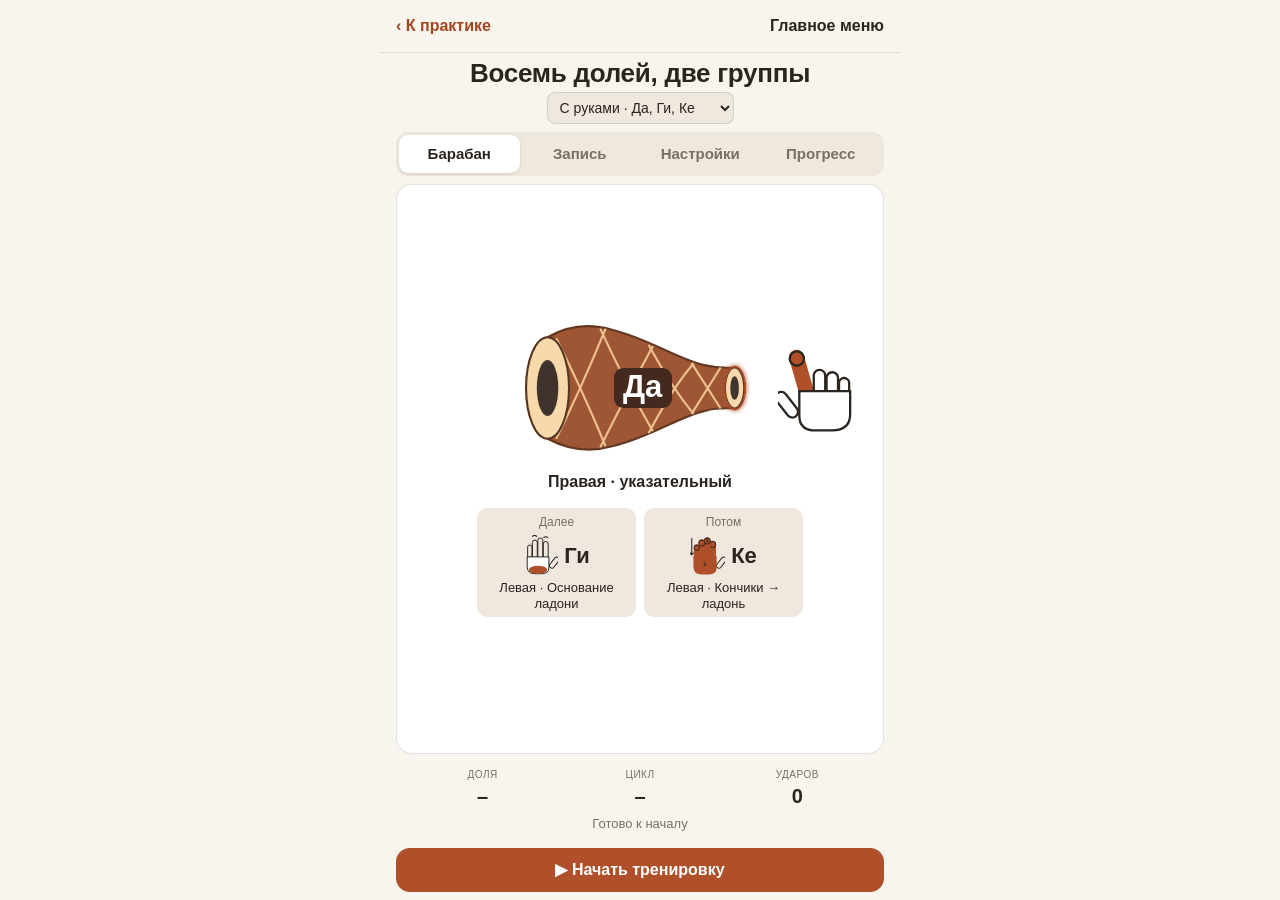
==== commit 284c2634: "Update eight-beat practice with hand cues and personal grips" ====
--- a/eight/index.html
+++ b/eight/index.html
@@ -548,5 +548,61 @@
  .home .hero .lead {display:none;}
  .home .stats {padding:6px;}
 }
-</style><body><div id="app"><header class="topbar"><a class="back" href="/#/practice">‹ К практике</a><a class="brand" href="/">Главное меню</a></header><main id="view"></main></div><script>(()=>{function c(e,n={},...t){let o=document.createElement(e);for(let[i,s]of Object.entries(n??{}))if(!(s==null||s===!1))if(i==="class")o.className=s;else if(i==="dataset")Object.assign(o.dataset,s);else if(i==="style"&&typeof s=="object")for(let[a,l]of Object.entries(s))a.startsWith("--")?o.style.setProperty(a,String(l)):o.style[a]=l;else i.startsWith("on")&&typeof s=="function"?o.addEventListener(i.slice(2),s):s===!0?o.setAttribute(i,""):o.setAttribute(i,s);return xe(o,t),o}function xe(e,n){for(let t of n.flat(1/0))t==null||t===!1||e.append(t instanceof Node?t:document.createTextNode(String(t)))}function A(e,...n){return e.replaceChildren(),xe(e,n),e}var lt=["draft","needs_teacher_review","teacher_verified","published"],se={draft:{label:"\u0427\u0435\u0440\u043D\u043E\u0432\u0438\u043A",tone:"draft",verified:!1,warning:"\u0427\u0435\u0440\u043D\u043E\u0432\u0438\u043A: \u043D\u0435 \u043F\u0440\u043E\u0432\u0435\u0440\u0435\u043D\u043E \u043F\u0440\u0435\u043F\u043E\u0434\u0430\u0432\u0430\u0442\u0435\u043B\u0435\u043C. \u041D\u0435 \u0438\u0441\u043F\u043E\u043B\u044C\u0437\u0443\u0439\u0442\u0435 \u043A\u0430\u043A \u043E\u0431\u0440\u0430\u0437\u0435\u0446 \u043F\u0440\u0430\u0432\u0438\u043B\u044C\u043D\u043E\u0433\u043E \u0438\u0441\u043F\u043E\u043B\u043D\u0435\u043D\u0438\u044F."},needs_teacher_review:{label:"\u0416\u0434\u0451\u0442 \u043F\u0440\u043E\u0432\u0435\u0440\u043A\u0438 \u043F\u0440\u0435\u043F\u043E\u0434\u0430\u0432\u0430\u0442\u0435\u043B\u044F",tone:"review",verified:!1,warning:"\u041D\u0435 \u043F\u0440\u043E\u0432\u0435\u0440\u0435\u043D\u043E \u043F\u0440\u0435\u043F\u043E\u0434\u0430\u0432\u0430\u0442\u0435\u043B\u0435\u043C: \u0432\u043E\u0437\u043C\u043E\u0436\u043D\u044B \u043E\u0448\u0438\u0431\u043A\u0438 \u0432 \u0444\u043E\u0440\u043C\u0443\u043B\u0435, \u0442\u0435\u043C\u043F\u0435 \u0438 \u043D\u0430\u0437\u0432\u0430\u043D\u0438\u044F\u0445."},teacher_verified:{label:"\u041F\u0440\u043E\u0432\u0435\u0440\u0435\u043D\u043E \u043F\u0440\u0435\u043F\u043E\u0434\u0430\u0432\u0430\u0442\u0435\u043B\u0435\u043C",tone:"verified",verified:!0,warning:null},published:{label:"\u041E\u043F\u0443\u0431\u043B\u0438\u043A\u043E\u0432\u0430\u043D\u043E",tone:"published",verified:!0,warning:null}};function H(e){return lt.includes(e)}function C(e){return!!se[e]?.verified}function re(e){let n=new Set;for(let t of e??[])for(let o of t.split(/\s+/))for(let i of o.split(".")){let s=i.replace(/^!/,"");s&&s!=="_"&&s!=="|"&&n.add(s)}return[...n]}function ct(e,n){let t=se[e]?.label??e??"\u043D\u0435 \u0443\u043A\u0430\u0437\u0430\u043D";return{label:C(e)?"\u041E\u0448\u0438\u0431\u043A\u0430 \u0434\u0430\u043D\u043D\u044B\u0445: \u043F\u0440\u043E\u0432\u0435\u0440\u043A\u0430 \u043D\u0435\u0434\u0435\u0439\u0441\u0442\u0432\u0438\u0442\u0435\u043B\u044C\u043D\u0430":"\u041E\u0448\u0438\u0431\u043A\u0430 \u0434\u0430\u043D\u043D\u044B\u0445",tone:"invalid",verified:!1,warning:`\u041E\u0448\u0438\u0431\u043A\u0430 \u0434\u0430\u043D\u043D\u044B\u0445 \u2014 \u0441\u0447\u0438\u0442\u0430\u0442\u044C \u043D\u0435\u043F\u0440\u043E\u0432\u0435\u0440\u0435\u043D\u043D\u044B\u043C. \u0421\u0442\u0430\u0442\u0443\u0441 \u0432 \u0434\u0430\u043D\u043D\u044B\u0445: \xAB${t}\xBB. \u041F\u0440\u0438\u0447\u0438\u043D\u044B: ${n.join("; ")}.`}}function z(e,n){let t=e.review?.status,o=e.reviewIssues??[],i=o.length?ct(t,o):se[t]??{label:"\u0421\u0442\u0430\u0442\u0443\u0441 \u043D\u0435\u0438\u0437\u0432\u0435\u0441\u0442\u0435\u043D",tone:"draft",verified:!1,warning:"\u0421\u0442\u0430\u0442\u0443\u0441 \u043F\u0440\u043E\u0432\u0435\u0440\u043A\u0438 \u043D\u0435\u0438\u0437\u0432\u0435\u0441\u0442\u0435\u043D \u2014 \u0441\u0447\u0438\u0442\u0430\u0442\u044C \u043D\u0435\u043F\u0440\u043E\u0432\u0435\u0440\u0435\u043D\u043D\u044B\u043C."},s=null;if(e.formula&&n){let a=re(e.formula).map(l=>n.strokes.find(u=>u.id===l)).filter(l=>l&&!C(l.status));a.length&&(s=`\u0427\u0435\u0440\u043D\u043E\u0432\u044B\u0435 \u043D\u0430\u0437\u0432\u0430\u043D\u0438\u044F \u0443\u0434\u0430\u0440\u043E\u0432: ${a.map(l=>`\xAB${l.label}\xBB`).join(", ")} \u2014 \u043D\u0435 \u043F\u043E\u0434\u0442\u0432\u0435\u0440\u0436\u0434\u0435\u043D\u044B \u043F\u0440\u0435\u043F\u043E\u0434\u0430\u0432\u0430\u0442\u0435\u043B\u0435\u043C.`)}return{status:o.length?"invalid":H(t)?t:"unknown",declaredStatus:t??null,label:i.label,tone:i.tone,verified:i.verified,warning:i.warning,termWarning:s,issues:o}}function oe(e){let n=e.source??{},t=n.kind==="test"||n.placeholder===!0,o=null;return n.placeholder&&(o=n.videoTimecode?`\u0418\u0441\u0442\u043E\u0447\u043D\u0438\u043A \u0438 \u0442\u0430\u0439\u043C\u043A\u043E\u0434 ${n.videoTimecode} \u2014 \u0437\u0430\u0433\u043B\u0443\u0448\u043A\u0430, \u044D\u0442\u043E \u043D\u0435 \u0441\u0441\u044B\u043B\u043A\u0430 \u043D\u0430 \u0440\u0435\u0430\u043B\u044C\u043D\u043E\u0435 \u0432\u0438\u0434\u0435\u043E.`:"\u0418\u0441\u0442\u043E\u0447\u043D\u0438\u043A \u2014 \u0437\u0430\u0433\u043B\u0443\u0448\u043A\u0430, \u044D\u0442\u043E \u043D\u0435 \u0441\u0441\u044B\u043B\u043A\u0430 \u043D\u0430 \u0440\u0435\u0430\u043B\u044C\u043D\u044B\u0439 \u043C\u0430\u0442\u0435\u0440\u0438\u0430\u043B."),{test:t,label:t?"\u0422\u0435\u0441\u0442\u043E\u0432\u043E\u0435 \u0443\u043F\u0440\u0430\u0436\u043D\u0435\u043D\u0438\u0435 \u2014 \u0434\u043B\u044F \u043F\u0440\u043E\u0432\u0435\u0440\u043A\u0438 \u0438\u043D\u0442\u0435\u0440\u0444\u0435\u0439\u0441\u0430":null,placeholder:o}}var B=class extends Error{constructor(n){super(n),this.name="FormulaError"}};function ut(e,n,t){if(e==="")throw new B(`\u041F\u0443\u0441\u0442\u0430\u044F \u043F\u043E\u0434\u0434\u043E\u043B\u044F \u0432 \xAB${n}\xBB`);if(e==="_")return{type:"rest"};let o=e,i=!1;if(o.startsWith("!")&&(i=!0,o=o.slice(1),o==="_"))throw new B(`\u041F\u0430\u0443\u0437\u0430 \u043D\u0435 \u043C\u043E\u0436\u0435\u0442 \u0431\u044B\u0442\u044C \u0441 \u0430\u043A\u0446\u0435\u043D\u0442\u043E\u043C: \xAB${n}\xBB`);if(!t.has(o))throw new B(`\u041D\u0435\u0438\u0437\u0432\u0435\u0441\u0442\u043D\u044B\u0439 \u0443\u0434\u0430\u0440 \xAB${o}\xBB \u0432 \xAB${n}\xBB`);return{type:"stroke",stroke:o,accent:i}}function dt(e,n){let t=new Set(n),o=String(e??"").trim().split(/\s+/).filter(Boolean),i=[],s=[0];for(let a of o){if(a==="|"){if(i.length===0||s.at(-1)===i.length)throw new B("\u0420\u0430\u0437\u0434\u0435\u043B\u0438\u0442\u0435\u043B\u044C \u0433\u0440\u0443\u043F\u043F \xAB|\xBB \u043D\u0435 \u043C\u043E\u0436\u0435\u0442 \u0441\u0442\u043E\u044F\u0442\u044C \u0432 \u043D\u0430\u0447\u0430\u043B\u0435 \u0446\u0438\u043A\u043B\u0430 \u0438\u043B\u0438 \u043F\u043E\u0434\u0440\u044F\u0434");s.push(i.length);continue}let l=a.split(".");if(l.length>8)throw new B(`\u0412 \u0434\u043E\u043B\u0435 \xAB${a}\xBB \u0431\u043E\u043B\u044C\u0448\u0435 8 \u043F\u043E\u0434\u0434\u043E\u043B\u0435\u0439`);i.push({subs:l.map(u=>ut(u,a,t))})}if(i.length===0)throw new B("\u041F\u0443\u0441\u0442\u043E\u0439 \u0446\u0438\u043A\u043B");if(s.length>1&&s.at(-1)===i.length)throw new B("\u0420\u0430\u0437\u0434\u0435\u043B\u0438\u0442\u0435\u043B\u044C \u0433\u0440\u0443\u043F\u043F \xAB|\xBB \u043D\u0435 \u043C\u043E\u0436\u0435\u0442 \u0441\u0442\u043E\u044F\u0442\u044C \u0432 \u043A\u043E\u043D\u0446\u0435 \u0446\u0438\u043A\u043B\u0430");return{beats:i,groupStarts:s}}function ie(e,n){if(!Array.isArray(e.formula)||e.formula.length===0)throw new B("\u0424\u043E\u0440\u043C\u0443\u043B\u0430 \u0434\u043E\u043B\u0436\u043D\u0430 \u0431\u044B\u0442\u044C \u043D\u0435\u043F\u0443\u0441\u0442\u044B\u043C \u0441\u043F\u0438\u0441\u043A\u043E\u043C \u0446\u0438\u043A\u043B\u043E\u0432");return e.formula.map((t,o)=>{let i=dt(t,n);if(i.beats.length!==e.beatsPerCycle)throw new B(`\u0426\u0438\u043A\u043B ${o+1}: ${i.beats.length} \u0434\u043E\u043B\u0435\u0439 \u0432\u043C\u0435\u0441\u0442\u043E ${e.beatsPerCycle}`);return i})}var ft="\u0422\u0435\u0445\u043D\u0438\u043A\u0430 \u0443\u0442\u043E\u0447\u043D\u044F\u0435\u0442\u0441\u044F",ke={right:"\u043F\u0440\u0430\u0432\u0430\u044F \u0440\u0443\u043A\u0430",left:"\u043B\u0435\u0432\u0430\u044F \u0440\u0443\u043A\u0430",both:"\u043E\u0431\u0435 \u0440\u0443\u043A\u0438"},Se={right:"\u043F\u0440\u0430\u0432\u0430\u044F \u043C\u0435\u043C\u0431\u0440\u0430\u043D\u0430",left:"\u043B\u0435\u0432\u0430\u044F \u043C\u0435\u043C\u0431\u0440\u0430\u043D\u0430",both:"\u043E\u0431\u0435 \u043C\u0435\u043C\u0431\u0440\u0430\u043D\u044B"},J={thumb:{label:"\u0431\u043E\u043B\u044C\u0448\u043E\u0439",short:"\u0431\u043E\u043B."},index:{label:"\u0443\u043A\u0430\u0437\u0430\u0442\u0435\u043B\u044C\u043D\u044B\u0439",short:"\u0443\u043A\u0430\u0437."},middle:{label:"\u0441\u0440\u0435\u0434\u043D\u0438\u0439",short:"\u0441\u0440\u0435\u0434."},ring:{label:"\u0431\u0435\u0437\u044B\u043C\u044F\u043D\u043D\u044B\u0439",short:"\u0431\u0435\u0437\u044B\u043C."},little:{label:"\u043C\u0438\u0437\u0438\u043D\u0435\u0446",short:"\u043C\u0438\u0437."},palm:{label:"\u043B\u0430\u0434\u043E\u043D\u044C",short:"\u043B\u0430\u0434\u043E\u043D\u044C"}},ae={draft:"\u0447\u0435\u0440\u043D\u043E\u0432\u0438\u043A",needs_teacher_review:"\u0436\u0434\u0451\u0442 \u043F\u0440\u043E\u0432\u0435\u0440\u043A\u0438",teacher_verified:"\u043F\u0440\u043E\u0432\u0435\u0440\u0435\u043D\u043E \u043F\u0440\u0435\u043F\u043E\u0434\u0430\u0432\u0430\u0442\u0435\u043B\u0435\u043C"},we=40,ve={right:"\u041F",left:"\u041B",both:"\u043E\u0431\u0435"},pt="\u2460\u2461\u2462\u2463\u2464\u2465\u2466\u2467\u2468\u2469\u246A\u246B\u246C\u246D\u246E\u246F\u2470\u2471\u2472\u2473";function $e(e){let n=new Map;for(let t of e){if(!t?.known||!t.method||n.has(t.method))continue;let o=n.size;n.set(t.method,pt[o]??`(${o+1})`)}return n}function le(e,n){if(e==null)return[];if(typeof e!="object"||Array.isArray(e))return["\u0441\u0432\u0435\u0434\u0435\u043D\u0438\u044F \u043E \u0442\u0435\u0445\u043D\u0438\u043A\u0435 \u0434\u043E\u043B\u0436\u043D\u044B \u0431\u044B\u0442\u044C \u043E\u0431\u044A\u0435\u043A\u0442\u043E\u043C"];let t=[],{hand:o,membrane:i,fingers:s,method:a,source:l,status:u,reviewedBy:r,reviewedAt:h}=e;if(o!=null&&!(o in ke)&&t.push(`\u043D\u0435\u0438\u0437\u0432\u0435\u0441\u0442\u043D\u0430\u044F \u0440\u0443\u043A\u0430 \xAB${o}\xBB`),i!=null&&!(i in Se)&&t.push(`\u043D\u0435\u0438\u0437\u0432\u0435\u0441\u0442\u043D\u0430\u044F \u043C\u0435\u043C\u0431\u0440\u0430\u043D\u0430 \xAB${i}\xBB`),s!=null)if(!Array.isArray(s)||s.length===0)t.push("fingers \u0434\u043E\u043B\u0436\u043D\u043E \u0431\u044B\u0442\u044C \u043D\u0435\u043F\u0443\u0441\u0442\u044B\u043C \u0441\u043F\u0438\u0441\u043A\u043E\u043C");else{for(let m of s)m in J||t.push(`\u043D\u0435\u0438\u0437\u0432\u0435\u0441\u0442\u043D\u044B\u0439 \u043F\u0430\u043B\u0435\u0446 \xAB${m}\xBB`);new Set(s).size!==s.length&&t.push("\u043F\u0430\u043B\u044C\u0446\u044B \u043F\u043E\u0432\u0442\u043E\u0440\u044F\u044E\u0442\u0441\u044F")}return a!=null&&(typeof a!="string"||!a.trim()||a.length>we)&&t.push(`\u043F\u0440\u0438\u0451\u043C \u2014 \u043D\u0435\u043F\u0443\u0441\u0442\u0430\u044F \u0441\u0442\u0440\u043E\u043A\u0430 \u0434\u043E ${we} \u0441\u0438\u043C\u0432\u043E\u043B\u043E\u0432`),o==null&&i==null&&s==null&&a==null&&t.push("\u043D\u0435\u0442 \u043D\u0438 \u0440\u0443\u043A\u0438, \u043D\u0438 \u043C\u0435\u043C\u0431\u0440\u0430\u043D\u044B, \u043D\u0438 \u043F\u0430\u043B\u044C\u0446\u0435\u0432, \u043D\u0438 \u043F\u0440\u0438\u0451\u043C\u0430"),(typeof l!="string"||!l.trim())&&t.push("\u043D\u0435 \u0443\u043A\u0430\u0437\u0430\u043D \u0438\u0441\u0442\u043E\u0447\u043D\u0438\u043A \u0441\u0432\u0435\u0434\u0435\u043D\u0438\u0439 \u043E \u0442\u0435\u0445\u043D\u0438\u043A\u0435"),u in ae||t.push(`\u043D\u0435\u0438\u0437\u0432\u0435\u0441\u0442\u043D\u0430\u044F \u0441\u0442\u0435\u043F\u0435\u043D\u044C \u043F\u0440\u043E\u0432\u0435\u0440\u043A\u0438 \u0442\u0435\u0445\u043D\u0438\u043A\u0438 \xAB${u}\xBB`),u==="teacher_verified"&&((!r||!h)&&t.push("\u0442\u0435\u0445\u043D\u0438\u043A\u0430 \u043E\u0442\u043C\u0435\u0447\u0435\u043D\u0430 \u043F\u0440\u043E\u0432\u0435\u0440\u0435\u043D\u043D\u043E\u0439 \u0431\u0435\u0437 \u0438\u043C\u0435\u043D\u0438 \u043F\u0440\u043E\u0432\u0435\u0440\u044F\u044E\u0449\u0435\u0433\u043E \u0438 \u0434\u0430\u0442\u044B"),n!=="teacher_verified"&&n!=="published"&&t.push("\u0442\u0435\u0445\u043D\u0438\u043A\u0430 \u043E\u0442\u043C\u0435\u0447\u0435\u043D\u0430 \u043F\u0440\u043E\u0432\u0435\u0440\u0435\u043D\u043D\u043E\u0439 \u0443 \u043D\u0435\u043F\u0440\u043E\u0432\u0435\u0440\u0435\u043D\u043D\u043E\u0433\u043E \u0443\u0434\u0430\u0440\u0430")),t}function K(e){let n=e?.technique;if(n==null)return{known:!1,invalid:!1,text:ft};let t=e.techniqueIssues??le(n,e.status);if(t.length)return{known:!1,invalid:!0,text:"\u0422\u0435\u0445\u043D\u0438\u043A\u0430: \u043E\u0448\u0438\u0431\u043A\u0430 \u0434\u0430\u043D\u043D\u044B\u0445",issues:t};let o=n.fingers??[],i=n.status==="teacher_verified",s=[n.hand?ke[n.hand]:null,n.membrane?Se[n.membrane]:null,o.length?`\u043F\u0430\u043B\u044C\u0446\u044B: ${o.map(a=>J[a].label).join(", ")}`:null,n.method??null].filter(Boolean);return{known:!0,invalid:!1,hand:n.hand??null,membrane:n.membrane??null,fingers:o,method:n.method??null,source:n.source,verified:i,statusText:ae[n.status],handShort:n.hand?{right:"\u043F\u0440. \u0440\u0443\u043A\u0430",left:"\u043B\u0435\u0432. \u0440\u0443\u043A\u0430",both:"\u043E\u0431\u0435 \u0440\u0443\u043A\u0438"}[n.hand]:null,membraneShort:n.membrane?{right:"\u043F\u0440. \u043C\u0435\u043C\u0431\u0440.",left:"\u043B\u0435\u0432. \u043C\u0435\u043C\u0431\u0440.",both:"\u043E\u0431\u0435 \u043C\u0435\u043C\u0431\u0440."}[n.membrane]:null,fingersShort:o.map(a=>J[a].short).join("+"),fingersFull:o.map(a=>J[a].label).join(", "),handCode:n.hand?ve[n.hand]:null,membraneCode:n.membrane?ve[n.membrane]:null,text:`${s.join("; ")}${i?"":` (${ae[n.status]})`}`}}var ce={1:"\u041D\u0430\u0447\u0430\u043B\u044C\u043D\u044B\u0439",2:"\u0411\u0430\u0437\u043E\u0432\u044B\u0439",3:"\u0421\u0440\u0435\u0434\u043D\u0438\u0439"},mt=["test","video","teacher","book"],ht=["synth","file"],Ee=.05,gt=/^(\d{1,2}:)?\d{1,2}:\d{2}$/;function Ie(e,n){if(!e||!H(e.status)){n(`\u043D\u0435\u0438\u0437\u0432\u0435\u0441\u0442\u043D\u044B\u0439 \u0441\u0442\u0430\u0442\u0443\u0441 \u043F\u0440\u043E\u0432\u0435\u0440\u043A\u0438 \xAB${e?.status}\xBB`);return}C(e.status)&&(!e.reviewedBy||!e.reviewedAt)&&n(`\u0441\u0442\u0430\u0442\u0443\u0441 ${e.status} \u0431\u0435\u0437 \u0438\u043C\u0435\u043D\u0438 \u043F\u0440\u043E\u0432\u0435\u0440\u044F\u044E\u0449\u0435\u0433\u043E \u0438 \u0434\u0430\u0442\u044B`)}function bt(e,n){let t=[],o=[],i={exercises:new Map,lessons:new Map,terms:new Map},s=(r,h,m)=>(d,f)=>{t.push(`${m}${f?`/${f}`:""}: ${d}`),r.has(h)||r.set(h,[]),r.get(h).push(f?`\u0432\u0430\u0440\u0438\u0430\u043D\u0442 ${f}: ${d}`:d)},a=new Set;for(let r of e?.strokes??[]){/^[a-z][a-z0-9_]*$/.test(r.id??"")||t.push(`\u0423\u0434\u0430\u0440: \u043D\u0435\u043A\u043E\u0440\u0440\u0435\u043A\u0442\u043D\u044B\u0439 id \xAB${r.id}\xBB`),a.has(r.id)&&t.push(`\u0423\u0434\u0430\u0440: \u043F\u043E\u0432\u0442\u043E\u0440 id \xAB${r.id}\xBB`),a.add(r.id),r.label||t.push(`\u0423\u0434\u0430\u0440 ${r.id}: \u043D\u0435\u0442 \u043D\u0430\u0437\u0432\u0430\u043D\u0438\u044F`),H(r.status)||t.push(`\u0423\u0434\u0430\u0440 ${r.id}: \u043D\u0435\u0438\u0437\u0432\u0435\u0441\u0442\u043D\u044B\u0439 \u0441\u0442\u0430\u0442\u0443\u0441 \xAB${r.status}\xBB`);let h=le(r.technique,r.status);if(h.length){i.terms.set(r.id,h);for(let m of h)t.push(`\u0423\u0434\u0430\u0440 ${r.id}, \u0442\u0435\u0445\u043D\u0438\u043A\u0430: ${m}`)}}a.size===0&&t.push("\u0422\u0435\u0440\u043C\u0438\u043D\u043E\u043B\u043E\u0433\u0438\u044F: \u043D\u0435\u0442 \u043D\u0438 \u043E\u0434\u043D\u043E\u0433\u043E \u0443\u0434\u0430\u0440\u0430");let l=new Set;for(let r of n?.exercises??[]){let h=`\u0423\u043F\u0440\u0430\u0436\u043D\u0435\u043D\u0438\u0435 ${r.id}`,m=s(i.exercises,r.id,h);(!r.id||l.has(r.id))&&m("\u043F\u0443\u0441\u0442\u043E\u0439 \u0438\u043B\u0438 \u043F\u043E\u0432\u0442\u043E\u0440\u043D\u044B\u0439 id"),l.add(r.id),r.title||m("\u043D\u0435\u0442 \u043D\u0430\u0437\u0432\u0430\u043D\u0438\u044F"),ce[r.level]||m(`\u043D\u0435\u0438\u0437\u0432\u0435\u0441\u0442\u043D\u044B\u0439 \u0443\u0440\u043E\u0432\u0435\u043D\u044C \u0441\u043B\u043E\u0436\u043D\u043E\u0441\u0442\u0438 \xAB${r.level}\xBB`),(!Number.isInteger(r.beatsPerCycle)||r.beatsPerCycle<1||r.beatsPerCycle>32)&&m("beatsPerCycle \u0434\u043E\u043B\u0436\u043D\u043E \u0431\u044B\u0442\u044C \u0446\u0435\u043B\u044B\u043C \u043E\u0442 1 \u0434\u043E 32");try{ie(r,[...a])}catch(p){if(!(p instanceof B))throw p;m(p.message)}(!Number.isInteger(r.repeat)||r.repeat<1)&&m("repeat \u0434\u043E\u043B\u0436\u043D\u043E \u0431\u044B\u0442\u044C \u0446\u0435\u043B\u044B\u043C \u2265 1");let{min:d,max:f}=r.tempo??{};d>0&&f>=d||m("\u043D\u0435\u043A\u043E\u0440\u0440\u0435\u043A\u0442\u043D\u044B\u0439 \u0434\u0438\u0430\u043F\u0430\u0437\u043E\u043D \u0442\u0435\u043C\u043F\u0430"),(!Array.isArray(r.variants)||r.variants.length===0)&&m("\u043D\u0435\u0442 \u0432\u0430\u0440\u0438\u0430\u043D\u0442\u043E\u0432 \u0438\u0441\u043F\u043E\u043B\u043D\u0435\u043D\u0438\u044F");for(let p of r.variants??[]){p.bpm>=d&&p.bpm<=f||m(`\u0442\u0435\u043C\u043F ${p.bpm} \u0432\u043D\u0435 \u0434\u0438\u0430\u043F\u0430\u0437\u043E\u043D\u0430 ${d}\u2013${f}`,p.id),!Number.isInteger(p.density)||p.density<1?m("density \u0434\u043E\u043B\u0436\u043D\u043E \u0431\u044B\u0442\u044C \u0446\u0435\u043B\u044B\u043C \u2265 1",p.id):r.beatsPerCycle%p.density!==0&&m(`${r.beatsPerCycle} \u0434\u043E\u043B\u0435\u0439 \u043D\u0435 \u0434\u0435\u043B\u0438\u0442\u0441\u044F \u043D\u0430 density ${p.density}`,p.id);let b=Math.max(...(r.formula??[]).flatMap(v=>v.split(/\s+/).map($=>$.split(".").length)));60/f/(p.density||1)/b<Ee&&o.push(`${h}/${p.id}: \u043F\u0440\u0438 ${f} \u0443\u0434/\u043C\u0438\u043D \u043F\u043E\u0437\u0438\u0446\u0438\u044F \u043A\u043E\u0440\u043E\u0447\u0435 ${Ee*1e3} \u043C\u0441`)}if(ht.includes(r.audio?.kind)||m("\u043D\u0435\u0438\u0437\u0432\u0435\u0441\u0442\u043D\u044B\u0439 \u0432\u0438\u0434 \u0430\u0443\u0434\u0438\u043E\u043F\u0440\u0438\u043C\u0435\u0440\u0430"),r.audio?.kind==="file"&&!r.audio.src&&m("\u0430\u0443\u0434\u0438\u043E\u0444\u0430\u0439\u043B \u0431\u0435\u0437 src"),r.audio?.kind==="file"&&o.push(`${h}: \u0432\u043E\u0441\u043F\u0440\u043E\u0438\u0437\u0432\u0435\u0434\u0435\u043D\u0438\u0435 \u0430\u0443\u0434\u0438\u043E\u0444\u0430\u0439\u043B\u043E\u0432 \u0435\u0449\u0451 \u043D\u0435 \u0440\u0435\u0430\u043B\u0438\u0437\u043E\u0432\u0430\u043D\u043E`),mt.includes(r.source?.kind)||m("\u043D\u0435\u0438\u0437\u0432\u0435\u0441\u0442\u043D\u044B\u0439 \u0432\u0438\u0434 \u0438\u0441\u0442\u043E\u0447\u043D\u0438\u043A\u0430"),r.source?.title||m("\u0443 \u0438\u0441\u0442\u043E\u0447\u043D\u0438\u043A\u0430 \u043D\u0435\u0442 \u043D\u0430\u0437\u0432\u0430\u043D\u0438\u044F"),r.source?.videoTimecode!=null&&!gt.test(r.source.videoTimecode)&&m(`\u0442\u0430\u0439\u043C\u043A\u043E\u0434 \xAB${r.source.videoTimecode}\xBB \u043D\u0435 \u0432 \u0444\u043E\u0440\u043C\u0430\u0442\u0435 \u0427\u0427:\u041C\u041C:\u0421\u0421 \u0438\u043B\u0438 \u041C\u041C:\u0421\u0421`),r.source?.placeholder&&C(r.review?.status)&&m("\u0438\u0441\u0442\u043E\u0447\u043D\u0438\u043A-\u0437\u0430\u0433\u043B\u0443\u0448\u043A\u0430 \u043D\u0435 \u043C\u043E\u0436\u0435\u0442 \u0431\u044B\u0442\u044C \u0443 \u043F\u0440\u043E\u0432\u0435\u0440\u0435\u043D\u043D\u043E\u0433\u043E \u043C\u0430\u0442\u0435\u0440\u0438\u0430\u043B\u0430"),r.source?.kind==="test"&&C(r.review?.status)&&m("\u0442\u0435\u0441\u0442\u043E\u0432\u043E\u0435 \u0443\u043F\u0440\u0430\u0436\u043D\u0435\u043D\u0438\u0435 \u043D\u0435 \u043C\u043E\u0436\u0435\u0442 \u0431\u044B\u0442\u044C \u043F\u0440\u043E\u0432\u0435\u0440\u0435\u043D\u043D\u044B\u043C"),Ie(r.review,m),C(r.review?.status))for(let p of re(r.formula)){let b=e.strokes.find(w=>w.id===p);b&&!C(b.status)&&m(`\u043F\u0440\u043E\u0432\u0435\u0440\u0435\u043D\u043D\u043E\u0435 \u0443\u043F\u0440\u0430\u0436\u043D\u0435\u043D\u0438\u0435 \u0438\u0441\u043F\u043E\u043B\u044C\u0437\u0443\u0435\u0442 \u043D\u0435\u043F\u0440\u043E\u0432\u0435\u0440\u0435\u043D\u043D\u044B\u0439 \u0443\u0434\u0430\u0440 \xAB${b.label}\xBB (${p})`)}}let u=new Set;for(let r of n?.lessons??[]){let h=`\u0423\u0440\u043E\u043A ${r.id}`,m=s(i.lessons,r.id,h);(!r.id||u.has(r.id))&&m("\u043F\u0443\u0441\u0442\u043E\u0439 \u0438\u043B\u0438 \u043F\u043E\u0432\u0442\u043E\u0440\u043D\u044B\u0439 id"),u.add(r.id),r.title||m("\u043D\u0435\u0442 \u043D\u0430\u0437\u0432\u0430\u043D\u0438\u044F"),ce[r.level]||m("\u043D\u0435\u0438\u0437\u0432\u0435\u0441\u0442\u043D\u044B\u0439 \u0443\u0440\u043E\u0432\u0435\u043D\u044C \u0441\u043B\u043E\u0436\u043D\u043E\u0441\u0442\u0438"),r.exerciseIds?.length||m("\u043D\u0435\u0442 \u0443\u043F\u0440\u0430\u0436\u043D\u0435\u043D\u0438\u0439");for(let d of r.exerciseIds??[])l.has(d)||m(`\u0441\u0441\u044B\u043B\u043A\u0430 \u043D\u0430 \u043E\u0442\u0441\u0443\u0442\u0441\u0442\u0432\u0443\u044E\u0449\u0435\u0435 \u0443\u043F\u0440\u0430\u0436\u043D\u0435\u043D\u0438\u0435 ${d}`);if(Ie(r.review,m),C(r.review?.status))for(let d of r.exerciseIds??[]){let f=n.exercises.find(p=>p.id===d);f&&(C(f.review?.status)?i.exercises.has(d)&&m(`\u043F\u0440\u043E\u0432\u0435\u0440\u0435\u043D\u043D\u044B\u0439 \u0443\u0440\u043E\u043A \u0441\u043E\u0434\u0435\u0440\u0436\u0438\u0442 \u043D\u0435\u0434\u0435\u0439\u0441\u0442\u0432\u0438\u0442\u0435\u043B\u044C\u043D\u043E\u0435 \u0443\u043F\u0440\u0430\u0436\u043D\u0435\u043D\u0438\u0435 ${d}`):m(`\u043F\u0440\u043E\u0432\u0435\u0440\u0435\u043D\u043D\u044B\u0439 \u0443\u0440\u043E\u043A \u0441\u043E\u0434\u0435\u0440\u0436\u0438\u0442 \u043D\u0435\u043F\u0440\u043E\u0432\u0435\u0440\u0435\u043D\u043D\u043E\u0435 \u0443\u043F\u0440\u0430\u0436\u043D\u0435\u043D\u0438\u0435 ${d}`))}}return{errors:t,warnings:o,issues:i}}function Ce(e,n){let t=bt(e,n),{issues:o}=t,i=e.strokes.map(u=>u.id),s=new Map;for(let u of n.exercises)try{s.set(u.id,{...u,cycles:ie(u,i),reviewIssues:o.exercises.get(u.id)??[]})}catch(r){if(!(r instanceof B))throw r}let a=[...n.lessons].sort((u,r)=>u.order-r.order).map(u=>({...u,exerciseIds:u.exerciseIds.filter(r=>s.has(r)),reviewIssues:o.lessons.get(u.id)??[]})),l=new Map(e.strokes.map(u=>[u.id,{...u,techniqueIssues:o.terms.get(u.id)??[]}]));return{terminology:e,strokes:l,lessons:a,exercises:s,validation:t,note:n.note}}function Be(e,n){let t=z(e,n);return c("span",{class:`badge badge-${t.tone}`,title:t.warning??""},t.verified?"\u2713 ":"\u26A0 ",t.label)}function Te(e,n){let t=z(e,n),o=[t.warning,t.termWarning].filter(Boolean);return o.length?c("div",{class:`banner banner-${t.tone}`,role:"note"},o.map(i=>c("p",{},i))):null}function yt(e,n){let t=e.get(n);return{text:t?.label??"\u0423\u0434\u0430\u0440",draft:!C(t?.status)}}function _e({cycles:e,strokes:n,density:t=1,compact:o=!1}){let i=new Map,s=new Map,a=e[0].beats.length,l=Math.max(...e.flatMap(d=>d.beats.map(f=>f.subs.length))),u=Math.min(a,l>=3?2:4),r=[],h=e.map((d,f)=>{let p=d.beats.map((b,w)=>{let v=Math.floor(w/t),$=b.subs.map((E,P)=>{let R=`${f}:${w}:${P}`,M;if(E.type==="rest")M=c("div",{class:"sub rest","aria-label":"\u043F\u0430\u0443\u0437\u0430"},c("span",{class:"mark"},"\xB7"));else if(E.type==="tick")M=c("div",{class:"sub tick"},c("span",{class:"mark"},""));else{let{text:N,draft:j}=yt(n,E.stroke);M=c("div",{class:`sub stroke${E.accent?" accent":""}`,"aria-label":`${N}${E.accent?", \u0430\u043A\u0446\u0435\u043D\u0442":""}`},E.accent?c("span",{class:"accent-mark","aria-hidden":"true"},"\u203A"):null,c("span",{class:`mark${j?" draft-term":""}`},N))}return i.set(R,M),M}),S=w%t===0,x=c("div",{class:`beat subs-${b.subs.length}${d.groupStarts.includes(w)&&w>0?" group-start":""}${v%2?" metro-odd":""}`,style:{"--subs":b.subs.length}},c("div",{class:"subs"},$),c("div",{class:`beat-num${S?"":" off"}`},S?v+1:"+"));return s.set(`${f}:${w}`,x),x});return c("div",{class:"cycle-row"},e.length>1?c("div",{class:"cycle-label"},`\u0426\u0438\u043A\u043B ${String.fromCharCode(65+f)}`):null,c("div",{class:"beats",style:{"--cols":u}},p))});return{el:c("div",{class:`rhythm-grid${o?" compact":""}`,role:"img","aria-label":"\u0420\u0438\u0442\u043C\u0438\u0447\u0435\u0441\u043A\u0430\u044F \u0437\u0430\u043F\u0438\u0441\u044C"},h),highlight(d){if(d.kind!=="sub")return;r.forEach(b=>b.classList.remove("now"));let f=i.get(`${d.patternIndex}:${d.beat}:${d.sub}`),p=s.get(`${d.patternIndex}:${d.beat}`);r=[f,p].filter(Boolean),r.forEach(b=>b.classList.add("now"))},clear(){r.forEach(d=>d.classList.remove("now")),r=[]}}}function U({options:e,value:n,onChange:t,label:o}){let i=e.map(s=>c("button",{type:"button",class:`seg${s.value===n?" active":""}`,"aria-pressed":String(s.value===n),onclick:()=>{i.forEach(a=>{let l=a.dataset.value===String(s.value);a.classList.toggle("active",l),a.setAttribute("aria-pressed",String(l))}),t(s.value)},dataset:{value:String(s.value)}},s.label,s.hint?c("small",{},s.hint):null));return c("div",{class:"segmented",role:"group","aria-label":o},i)}function Me({value:e,min:n,max:t,onChange:o,format:i=a=>a,label:s}){let a=e,l=c("output",{class:"stepper-value"},i(a)),u=r=>{a=Math.min(t,Math.max(n,r)),l.textContent=i(a),o(a)};return{el:c("div",{class:"stepper",role:"group","aria-label":s},c("button",{type:"button",class:"round small","aria-label":"\u041C\u0435\u043D\u044C\u0448\u0435",onclick:()=>u(a-1)},"\u2212"),l,c("button",{type:"button",class:"round small","aria-label":"\u0411\u043E\u043B\u044C\u0448\u0435",onclick:()=>u(a+1)},"+")),set:u,get value(){return a}}}function Ae(){let e=c("b",{},"\u2013"),n=c("b",{},"\u2013"),t=c("b",{},"0"),o=c("div",{class:"counter-phase","aria-live":"polite"},"\u0413\u043E\u0442\u043E\u0432\u043E \u043A \u043D\u0430\u0447\u0430\u043B\u0443"),i=c("div",{class:"cycle-dots","aria-hidden":"true"}),s=c("section",{class:"counter","aria-label":"\u0421\u0447\u0451\u0442\u0447\u0438\u043A"},c("div",{class:"counter-cells"},c("div",{class:"cc"},c("span",{},"\u0414\u043E\u043B\u044F"),e),c("div",{class:"cc"},c("span",{},"\u0426\u0438\u043A\u043B"),n),c("div",{class:"cc"},c("span",{},"\u0423\u0434\u0430\u0440\u043E\u0432"),t)),i,o),a="";return{el:s,render(l,{strokesLabel:u=!0}={}){let r=Number.isFinite(l.target);e.textContent=l.beat?`${l.beat}/${l.metroBeatsPerCycle}`:"\u2013",n.textContent=l.cycle?r?`${Math.min(l.cycle,l.target)}/${l.target}`:String(l.cycle):"\u2013",t.textContent=u?String(l.strokes):"\u2014";let h={idle:"\u0413\u043E\u0442\u043E\u0432\u043E \u043A \u043D\u0430\u0447\u0430\u043B\u0443","count-in":`\u041E\u0442\u0441\u0447\u0451\u0442: ${l.countInLeft}`,playing:"\u0418\u0433\u0440\u0430\u0435\u043C",done:`\u0413\u043E\u0442\u043E\u0432\u043E: ${l.completedCycles} ${Pe(l.completedCycles,"\u0446\u0438\u043A\u043B","\u0446\u0438\u043A\u043B\u0430","\u0446\u0438\u043A\u043B\u043E\u0432")}`,stopped:`${l.stopReason==="hidden"?"\u041E\u0441\u0442\u0430\u043D\u043E\u0432\u043B\u0435\u043D\u043E: \u043F\u0440\u0438\u043B\u043E\u0436\u0435\u043D\u0438\u0435 \u0431\u044B\u043B\u043E \u0441\u043A\u0440\u044B\u0442\u043E":"\u041E\u0441\u0442\u0430\u043D\u043E\u0432\u043B\u0435\u043D\u043E"}. \u041F\u043E\u043B\u043D\u044B\u0445 \u0446\u0438\u043A\u043B\u043E\u0432: ${l.completedCycles}`}[l.phase];o.textContent=h;let m=r?Math.min(l.target,32):0,d=`${m}:${l.completedCycles}:${l.cycle}`;d!==a&&(a=d,A(i,Array.from({length:m},(f,p)=>c("span",{class:p<l.completedCycles?"dot done":p===l.cycle-1&&l.phase==="playing"?"dot cur":"dot"}))))}}}function Pe(e,n,t,o){let i=e%10,s=e%100;return i===1&&s!==11?n:i>=2&&i<=4&&(s<12||s>14)?t:o}function Ne(e){if(!e.sessions)return"\u0415\u0449\u0451 \u043D\u0435 \u0437\u0430\u043D\u0438\u043C\u0430\u043B\u0438\u0441\u044C";let n=[`${e.cycles} ${Pe(e.cycles,"\u0446\u0438\u043A\u043B","\u0446\u0438\u043A\u043B\u0430","\u0446\u0438\u043A\u043B\u043E\u0432")}`,`\u0437\u0430\u043D\u044F\u0442\u0438\u0439: ${e.sessions}`];return e.maxBpm&&n.push(`\u043C\u0430\u043A\u0441. \u0442\u0435\u043C\u043F ${e.maxBpm}`),e.mastered&&n.push("\u043E\u0441\u0432\u043E\u0435\u043D\u043E"),n.join(" \xB7 ")}function Ve({metroBeatsPerCycle:e,target:n=1/0,countInBeats:t=0}){return{phase:"idle",metroBeatsPerCycle:e,target:n,beat:0,cycle:0,completedCycles:0,totalBeats:0,strokes:0,countInLeft:t}}function ue(e,n){switch(n.kind){case"count-in":return{...e,phase:"count-in",countInLeft:n.remaining};case"sub":{let t={...e,phase:"playing",countInLeft:0};return n.cycleStart&&(t.completedCycles=n.cycleNo,t.cycle=n.cycleNo+1),n.metroBeatStart&&(t.beat=n.metroBeat+1,t.totalBeats+=1),n.type==="stroke"&&(t.strokes+=1),t}case"end":return{...e,phase:"done",completedCycles:n.cyclesPlayed,beat:0};case"stop":return e.phase==="done"?e:{...e,phase:"stopped",stopReason:n.reason??"stop"};default:return e}}function Le(e){return Number.isFinite(e.target)&&e.completedCycles>=e.target}function*X({cycles:e,tempo:n,density:t=1,countInBeats:o=0,cycleLimit:i=1/0}){if(!e?.length)throw new Error("\u041D\u0435\u0442 \u0446\u0438\u043A\u043B\u043E\u0432 \u0434\u043B\u044F \u0432\u043E\u0441\u043F\u0440\u043E\u0438\u0437\u0432\u0435\u0434\u0435\u043D\u0438\u044F");let s=e[0].beats.length;if(s%t!==0)throw new Error(`\u0427\u0438\u0441\u043B\u043E \u0434\u043E\u043B\u0435\u0439 \u0446\u0438\u043A\u043B\u0430 (${s}) \u0434\u043E\u043B\u0436\u043D\u043E \u0434\u0435\u043B\u0438\u0442\u044C\u0441\u044F \u043D\u0430 \u043F\u043B\u043E\u0442\u043D\u043E\u0441\u0442\u044C ${t}`);let a=s/t,l=0,u=0;for(let r=0;r<o;r++){let h=60/n.bpm;yield{kind:"count-in",seq:u++,t:l,duration:h,index:r,remaining:o-r,total:o},l+=h}for(let r=0;r<i;r++){let h=r%e.length,m=e[h];for(let d=0;d<m.beats.length;d++){let f=m.beats[d].subs;for(let p=0;p<f.length;p++){let b=60/n.bpm/t/f.length;yield{kind:"sub",seq:u++,t:l,duration:b,cycleNo:r,patternIndex:h,beat:d,sub:p,subCount:f.length,...f[p],cycleStart:d===0&&p===0,metroBeatStart:p===0&&d%t===0,metroBeat:Math.floor(d/t),metroBeatsPerCycle:a},l+=b}}}Number.isFinite(i)&&(yield{kind:"end",seq:u,t:l,cyclesPlayed:i})}var xt=16;function Q({cycles:e,density:n=1,countInBeats:t=0,cycleLimit:o=1/0}){let i=X({cycles:e,tempo:{bpm:60},density:n,countInBeats:t,cycleLimit:o}),s=[],a=0,l=!1;function u(r){for(;!l&&a+s.length<=r;){let h=i.next();h.done?l=!0:s.push(h.value)}}return{patterns:e.length,cycleLimit:o,strokeIds:[...new Set(e.flatMap(r=>r.beats.flatMap(h=>h.subs.filter(m=>m.type==="stroke").map(m=>m.stroke))))],at(r){return!Number.isInteger(r)||r<a?null:(u(r),s[r-a]??null)},release(r){let h=Math.min(s.length,r-xt-a);h>0&&(s=s.slice(h),a+=h)}}}var wt="ABCDEFGH";function vt(e,n){let t=e.cycleNo+1,o=Number.isFinite(n.cycleLimit),i=o?`/${n.cycleLimit}`:"",s=[`\u0426\u0438\u043A\u043B ${t}${i}`];return n.patterns>1?s.push(`\u0437\u0430\u043F\u0438\u0441\u044C ${wt[e.patternIndex]}`):e.cycleNo>0&&s.push("\u0441 \u043D\u0430\u0447\u0430\u043B\u0430"),{text:s.join(" \xB7 "),first:e.cycleNo===0,last:o&&t===n.cycleLimit}}function Y(e,{strokes:n,feed:t}){if(!e)return null;if(e.kind==="count-in")return{seq:e.seq,kind:"count-in",main:String(e.remaining),top:"\u043E\u0442\u0441\u0447\u0451\u0442",aria:`\u041E\u0442\u0441\u0447\u0451\u0442: ${e.remaining}, \u0443\u0434\u0430\u0440\u0430 \u043D\u0435\u0442`};if(e.kind==="end"){let h=e.cyclesPlayed;return{seq:e.seq,kind:"end",main:"\u041A\u043E\u043D\u0435\u0446",top:"",aria:`\u041A\u043E\u043D\u0435\u0446: ${h} ${h===1?"\u0446\u0438\u043A\u043B":h<5?"\u0446\u0438\u043A\u043B\u0430":"\u0446\u0438\u043A\u043B\u043E\u0432"}`}}let o=e.metroBeatStart?String(e.metroBeat+1):e.sub===0?"+":"",i=e.subCount>1?`${e.sub+1}/${e.subCount}`:"",s={seq:e.seq,count:o,subPos:i,subFirst:e.sub===0,subLast:e.sub===e.subCount-1,subCount:e.subCount,boundary:e.cycleStart?vt(e,t):null,cycleNo:e.cycleNo,patternIndex:e.patternIndex},a=`\u0434\u043E\u043B\u044F ${e.metroBeat+1}${i?`, \u043F\u043E\u0434\u0434\u043E\u043B\u044F ${i}`:""}`;if(e.type==="rest")return{...s,kind:"rest",main:"\u043F\u0430\u0443\u0437\u0430",aria:`\u041F\u0430\u0443\u0437\u0430, ${a}`};let l=n.get(e.stroke),u=l?.label??e.stroke,r=K(l);return{...s,kind:"stroke",main:u,stroke:e.stroke,accent:!!e.accent,draft:!C(l?.status),technique:r,aria:`${u}${e.accent?", \u0430\u043A\u0446\u0435\u043D\u0442":""}, ${a}. ${r.text}`}}function qe(e,n,{behind:t=2,ahead:o=5,strokes:i}){let s=Math.floor(n),a=[];for(let l=Math.max(0,s-t);l<=s+o;l++){let u=Y(e.at(l),{strokes:i,feed:e});if(!u)break;a.push(u)}return a}function Fe(e,n,{strokes:t}){let o=i=>i<0?null:Y(e.at(i),{strokes:t,feed:e});return{now:o(n),next:o(n+1),later:o(n+2)}}function de(e,n){return!e||!(e.duration>0)?0:Math.min(1,Math.max(0,(n-e.time)/e.duration))}function fe(e){let n=Math.max(200,Math.round(e||288)),t=Math.round(n/4),o=Math.max(56,Math.min(76,Math.floor((n-t)/4)));return{width:n,marker:t,card:o}}function Oe(e,n){return e.marker-n*e.card}var kt="http://www.w3.org/2000/svg";function G(e,n={}){let t=document.createElementNS(kt,e);for(let[o,i]of Object.entries(n))t.setAttribute(o,String(i));return t}var St={little:{x:21.5,y:8,w:3.2,h:9},ring:{x:17.8,y:4,w:3.4,h:13},middle:{x:14,y:2.5,w:3.4,h:14.5},index:{x:10.2,y:4,w:3.4,h:13}};function $t({hand:e,fingers:n}){let t=new Set(n),o=G("g",e==="left"?{transform:"translate(32 0) scale(-1 1)"}:{});o.append(G("rect",{class:`palm${t.has("palm")?" on":""}`,x:10,y:16,width:15,height:13,rx:3.5}));for(let[s,a]of Object.entries(St))o.append(G("rect",{class:`finger${t.has(s)?" on":""}`,x:a.x,y:a.y,width:a.w,height:a.h,rx:1.7}));o.append(G("rect",{class:`finger${t.has("thumb")?" on":""}`,x:4,y:15,width:3.4,height:10,rx:1.7,transform:"rotate(-32 5.7 20)"}));let i=G("svg",{class:"hand",viewBox:"0 0 32 32",width:20,height:20,"aria-hidden":"true"});return i.append(o),i}function Et(e,{markers:n,full:t}){if(!e.known)return c("div",{class:`lc-tech unknown${e.invalid?" invalid":""}`},e.invalid?"\u041E\u0448\u0438\u0431\u043A\u0430 \u0434\u0430\u043D\u043D\u044B\u0445":"");let o=e.method?n?.get(e.method)??"\u2022":null,i=[e.handCode?`\u0420:${e.handCode}`:null,e.membraneCode?`\u041C:${e.membraneCode}`:null].filter(Boolean);return c("div",{class:`lc-tech${t?" full":""}`},c("div",{class:"tech-row"},e.fingers.length?$t(e):null,i.length?c("span",{class:"tech-sides"},i.map(s=>c("span",{},s))):null),e.fingers.length?c("span",{class:"tech-fingers"},t?e.fingersFull:e.fingersShort.replaceAll("+","+\u200B")):null,e.method?c("span",{class:"tech-method"},c("b",{},o),t?` ${e.method}`:null):null,e.verified?null:c("small",{class:"lc-unverified",title:"\u0442\u0435\u0445\u043D\u0438\u043A\u0430 \u043D\u0435 \u043F\u0440\u043E\u0432\u0435\u0440\u0435\u043D\u0430 \u043F\u0440\u0435\u043F\u043E\u0434\u0430\u0432\u0430\u0442\u0435\u043B\u0435\u043C"},c("span",{class:"full"},"\u043D\u0435 \u043F\u0440\u043E\u0432\u0435\u0440\u0435\u043D\u043E"),c("span",{class:"short"},"\u043D\u0435 \u043F\u0440\u043E\u0432.")))}function It(e,n){let t=i=>n.some(s=>s[i]),o=[];if(t("handCode")||t("membraneCode")){let i=new Set(n.flatMap(a=>[a.handCode,a.membraneCode]).filter(Boolean)),s=[["\u041F","\u041F \u2014 \u043F\u0440\u0430\u0432\u0430\u044F"],["\u041B","\u041B \u2014 \u043B\u0435\u0432\u0430\u044F"],["\u043E\u0431\u0435","\xAB\u043E\u0431\u0435\xBB \u2014 \u043E\u0431\u0435"]].filter(([a])=>i.has(a)).map(([,a])=>a);o.push(c("span",{},`${[t("handCode")?"\u0420 \u2014 \u0440\u0443\u043A\u0430":null,t("membraneCode")?"\u041C \u2014 \u043C\u0435\u043C\u0431\u0440\u0430\u043D\u0430":null].filter(Boolean).join(", ")}: ${s.join(", ")}.`))}return e.size&&o.push(c("span",{},"\u041F\u0440\u0438\u0451\u043C\u044B: ",[...e].map(([i,s],a)=>[a?" \xB7 ":"",c("b",{},s),` ${i}`]))),o}function Ct(e){if(e.kind!=="stroke")return"";let n=e.main.length+(e.accent?1:0);return n>5?" xlong":n>4?" long":""}function Z(e,n="",t={}){if(!e)return c("div",{class:`lc empty ${n}`.trim()},c("div",{class:"lc-main"},"\u2014"));let o=["lc",e.kind,n];return e.accent&&o.push("accent"),e.subCount>1&&o.push("in-beat",e.subFirst?"sub-first":"",e.subLast?"sub-last":""),e.boundary&&o.push("cycle-start"),c("div",{class:o.filter(Boolean).join(" "),role:"listitem","aria-label":e.aria,dataset:{seq:String(e.seq)}},e.boundary?c("div",{class:"lc-boundary"},e.boundary.text):null,c("div",{class:"lc-top"},c("span",{class:"lc-count"},e.kind==="count-in"?e.top:e.count),e.subPos?c("span",{class:"lc-sub"},e.subPos):null),c("div",{class:`lc-main${e.draft?" draft-term":""}${Ct(e)}`},e.accent?c("span",{class:"lc-accent","aria-hidden":"true"},"\u203A"):null,e.main),e.accent?c("div",{class:"lc-flag"},"\u0430\u043A\u0446\u0435\u043D\u0442"):null,e.kind==="stroke"?Et(e.technique,t):null)}var Re={idle:"\u0413\u043E\u0442\u043E\u0432\u043E \u043A \u043D\u0430\u0447\u0430\u043B\u0443. \u0421\u043D\u0430\u0447\u0430\u043B\u0430 \u043E\u0442\u0441\u0447\u0451\u0442, \u0437\u0430\u0442\u0435\u043C \u0443\u0434\u0430\u0440\u044B.","count-in":"\u041E\u0442\u0441\u0447\u0451\u0442 \u2014 \u0443\u0434\u0430\u0440\u044B \u0435\u0449\u0451 \u043D\u0435 \u043D\u0430\u0447\u0430\u043B\u0438\u0441\u044C.",playing:"\xAB\u0421\u0435\u0439\u0447\u0430\u0441\xBB \u2014 \u043C\u043E\u043C\u0435\u043D\u0442 \u044D\u0442\u0430\u043B\u043E\u043D\u043D\u043E\u0433\u043E \u0437\u0432\u0443\u043A\u0430, \u043D\u0435 \u0432\u0430\u0448 \u0443\u0434\u0430\u0440.",done:"\u0413\u043E\u0442\u043E\u0432\u043E. \u041F\u0440\u043E\u0433\u043E\u043D \u0437\u0430\u043A\u043E\u043D\u0447\u0435\u043D.",stopped:"\u041E\u0441\u0442\u0430\u043D\u043E\u0432\u043B\u0435\u043D\u043E.",hidden:"\u041E\u0441\u0442\u0430\u043D\u043E\u0432\u043B\u0435\u043D\u043E: \u043F\u0440\u0438\u043B\u043E\u0436\u0435\u043D\u0438\u0435 \u0431\u044B\u043B\u043E \u0441\u043A\u0440\u044B\u0442\u043E. \u0417\u0432\u0443\u043A \u0441\u0430\u043C \u043D\u0435 \u043F\u0440\u043E\u0434\u043E\u043B\u0436\u0438\u0442\u0441\u044F \u2014 \u043D\u0430\u0436\u043C\u0438\u0442\u0435 \xAB\u0415\u0449\u0451 \u0440\u0430\u0437\xBB."},Bt=()=>{try{return!!globalThis.matchMedia?.("(prefers-reduced-motion: reduce)").matches}catch{return!1}};function Tt(e){return e==="lane"||e==="still"||e==="grid"?e:Bt()?"still":"lane"}function je({strokes:e,view:n="auto",onViewChange:t}){let o=Tt(n),i=null,s=null,a=fe(0),l=null,u=new Map,r=null,h=c("div",{class:"lane-marker","aria-hidden":"true"},c("span",{},"\u0421\u0435\u0439\u0447\u0430\u0441")),m=c("div",{class:"lane-strip",role:"list"}),d=c("div",{class:"lane",role:"group","aria-label":"\u041B\u0435\u043D\u0442\u0430 \u043F\u0440\u0435\u0434\u0441\u0442\u043E\u044F\u0449\u0438\u0445 \u0443\u0434\u0430\u0440\u043E\u0432"},m,h),f=["\u0421\u0435\u0439\u0447\u0430\u0441","\u0414\u0430\u043B\u0435\u0435","\u041F\u043E\u0442\u043E\u043C"].map(y=>{let k=c("div",{class:"still-body"});return{body:k,el:c("div",{class:"still-slot"},c("div",{class:"still-title"},y),k)}}),p=c("div",{class:"still",role:"group","aria-label":"\u0421\u0435\u0439\u0447\u0430\u0441, \u0434\u0430\u043B\u0435\u0435, \u043F\u043E\u0442\u043E\u043C"},f.map(y=>y.el)),b=c("div",{class:"panel-grid"}),w=c("p",{class:"tech-legend",hidden:!0}),v=new Map,$=c("p",{class:"lane-status","aria-live":"polite"},Re.idle),S=U({label:"\u0412\u0438\u0434 \u043F\u043E\u0434\u0441\u043A\u0430\u0437\u043E\u043A",value:o,options:[{value:"lane",label:"\u041B\u0435\u043D\u0442\u0430"},{value:"still",label:"\u0411\u0435\u0437 \u0434\u0432\u0438\u0436\u0435\u043D\u0438\u044F"},{value:"grid",label:"\u0421\u0435\u0442\u043A\u0430"}],onChange(y){o=y,D(),t?.(y)}});S.classList.add("view-switch");let x=c("div",{class:"lane-view"},S,d,p,b,w,$);function E(){let k=(i?.strokeIds??[]).map(O=>K(e.get(O))).filter(O=>O.known);v=$e(k);let L=It(v,k);A(w,L),w.hidden=o==="grid"||L.length===0}function P(){a=fe(d.clientWidth),d.style.setProperty("--card-w",`${a.card}px`),d.style.setProperty("--marker-x",`${a.marker}px`)}function R(){return s?s.seq+de(s,s.time):0}function M(y){if(!i)return;let k=Math.ceil((a.width-a.marker)/a.card)+1,L=qe(i,y,{behind:2,ahead:k,strokes:e}),O=new Set(L.map(I=>I.seq));for(let[I,T]of u)O.has(I)||(T.remove?.(),u.delete(I));for(let I of L){if(u.has(I.seq))continue;let T=Z(I,"",{markers:v});T.style.setProperty("--seq",String(I.seq)),u.set(I.seq,T),m.append(T)}for(let[I,T]of u)T.classList.toggle("now",!!s&&I===s.seq),T.classList.toggle("past",!!s&&I<s.seq);l=y,i.release(y)}function N(y){m.style.setProperty("transform",`translate3d(${Oe(a,y).toFixed(1)}px, 0, 0)`)}function j(){if(!i)return;let y=Fe(i,s?s.seq:-1,{strokes:e}),k={markers:v,full:!0};A(f[0].body,Z(y.now,s?"now":"",k)),A(f[1].body,Z(y.next,"",k)),A(f[2].body,Z(y.later,"",k))}function D(){d.hidden=o!=="lane",p.hidden=o!=="still",b.hidden=o!=="grid",w.hidden=o==="grid"||w.childNodes.length===0,x.dataset.view=o,o==="lane"&&(P(),M(Math.floor(R())),N(R())),o==="still"&&j()}function V(y){$.textContent=Re[y]??"",x.dataset.state=y}return{el:x,get view(){return o},load(y,k){i=y,s=null,u.forEach(L=>L.remove?.()),u.clear(),A(m),l=null,k&&(r=k,A(b,k.el)),V("idle"),E(),D()},event(y){i&&(s=y,y.kind==="count-in"?V("count-in"):y.kind==="sub"&&V("playing"),o==="lane"?(M(y.seq),N(y.seq)):o==="still"&&j(),y.kind==="sub"&&r?.highlight(y))},frame(y){if(o!=="lane"||!s)return;let k=s.seq+de(s,y);Math.floor(k)!==l&&M(Math.floor(k)),N(k)},halt(y,k){if(r?.clear(),y==="end"){V("done");return}k(),V(y==="hidden"?"hidden":"stopped")},resize(){o==="lane"&&D()}}}function De(e){let n=c("strong",{class:"drum-word"}),t=c("small",{class:"drum-cue"}),o=["\u0414\u0430\u043B\u0435\u0435","\u041F\u043E\u0442\u043E\u043C"].map(u=>{let r=c("b");return{label:r,el:c("div",{class:"drum-step"},c("small",{},u),r)}}),i=c("div",{class:"drum-stage","aria-label":"\u0421\u0435\u0439\u0447\u0430\u0441 \u0438 \u0441\u043B\u0435\u0434\u0443\u044E\u0449\u0438\u0435 \u0434\u0432\u0430 \u0443\u0434\u0430\u0440\u0430"},c("div",{class:"drum-shape"},c("img",{src:"data:image/svg+xml,%3Csvg%20xmlns%3D%22http%3A%2F%2Fwww.w3.org%2F2000%2Fsvg%22%20viewBox%3D%220%200%20240%20126%22%3E%0A%20%3Cpath%20fill%3D%22%239e5635%22%20stroke%3D%22%23653822%22%20stroke-width%3D%222%22%20d%3D%22M34%2016%20C53%205%2073%203%2094%209%20C130%2018%20156%2037%20181%2042%20Q193%2045%20208%2044%20L208%2082%20Q192%2081%20181%2084%20C155%2090%20129%20109%2094%20117%20C73%20123%2053%20120%2034%20110%20Z%22%2F%3E%0A%20%3Cpath%20fill%3D%22none%22%20stroke%3D%22%23ecc18e%22%20stroke-width%3D%222%22%20d%3D%22M42%2017%20Q65%2062%2088%20117%20M42%20110%20Q65%2064%2088%208%20M83%208%20Q108%2062%20132%20103%20M83%20118%20Q108%2068%20132%2024%20M128%2023%20Q151%2065%20170%2087%20M128%20105%20Q150%2063%20170%2040%20M168%2040%20L195%2082%20M168%2087%20L195%2044%22%2F%3E%0A%20%3Cg%20stroke%3D%22%23563623%22%20stroke-width%3D%222%22%20fill%3D%22%23f6daab%22%3E%3Cellipse%20cx%3D%2234%22%20cy%3D%2263%22%20rx%3D%2220%22%20ry%3D%2247%22%2F%3E%3Cellipse%20cx%3D%22208%22%20cy%3D%2263%22%20rx%3D%229%22%20ry%3D%2219%22%2F%3E%3C%2Fg%3E%0A%20%3Cg%20fill%3D%22%2340332d%22%3E%3Cellipse%20cx%3D%2234%22%20cy%3D%2263%22%20rx%3D%2210%22%20ry%3D%2226%22%2F%3E%3Cellipse%20cx%3D%22208%22%20cy%3D%2263%22%20rx%3D%224%22%20ry%3D%2211%22%2F%3E%3C%2Fg%3E%0A%3C%2Fsvg%3E%0A",alt:"\u041C\u0440\u0438\u0434\u0430\u043D\u0433\u0430: \u0431\u043E\u043B\u044C\u0448\u0430\u044F \u043C\u0435\u043C\u0431\u0440\u0430\u043D\u0430 \u0441\u043B\u0435\u0432\u0430, \u043C\u0430\u043B\u0430\u044F \u0441\u043F\u0440\u0430\u0432\u0430"}),n),t,c("div",{class:"drum-next"},o.map(u=>u.el))),s,a=u=>u?.kind==="count-in"?u.main:u?.main||"\u2014";function l(u){let r=m=>Y(s.at(m),{strokes:e,feed:s}),h=r(u);n.textContent=a(h),t.textContent=h?.kind==="count-in"?"\u041E\u0442\u0441\u0447\u0451\u0442":h?.technique?.known?h.technique.text:"",o.forEach((m,d)=>{m.label.textContent=a(r(u+d+1))}),s.release(u)}return{el:i,load(u,r=!1){s=u;let h=0;if(r)for(;s.at(h)?.kind==="count-in";)h++;l(h)},event(u){l(u.seq)}}}function ze(e,n){let t=e.content.exercises.get(n);if(!t)return null;let{strokes:o,terminology:i}=e.content,s=e.settings.get(),a=e.content.lessons.find(g=>g.exerciseIds.includes(n)),l=t.variants.find(g=>g.id===s.defaultVariant)??t.variants[0],u={bpm:l.bpm},r=t.repeat,h=!1,m=null,d="practice",f="drum",p=!1,b=De(o),w=c("div",{class:"exercise-view"}),v=[["drum","\u0411\u0430\u0440\u0430\u0431\u0430\u043D"],["score","\u0417\u0430\u043F\u0438\u0441\u044C"],["settings","\u041D\u0430\u0441\u0442\u0440\u043E\u0439\u043A\u0438"],["progress","\u041F\u0440\u043E\u0433\u0440\u0435\u0441\u0441"]],$=Object.fromEntries(i.strokes.map(g=>[g.id,g.synthVoice])),S=Ae();S.el.classList.add("compact");let x=je({strokes:o,view:s.laneView==="auto"?"grid":s.laneView,onViewChange:g=>e.settings.update?.({laneView:g})});function E(g){return{cycles:t.cycles,density:l.density,countInBeats:g==="practice"?e.settings.get().countInBeats:0,cycleLimit:h?1/0:r}}function P(){let g=()=>Q(E(d));x.load(g(),_e({cycles:t.cycles,strokes:o,density:l.density,compact:!0})),b.load(g(),!0)}let R=()=>t.beatsPerCycle/l.density,M=()=>Ve({metroBeatsPerCycle:R(),target:h?1/0:r}),N=c("select",{"aria-label":"\u0422\u0435\u043C\u043F, \u0443\u0434\u0430\u0440\u043E\u0432 \u0432 \u043C\u0438\u043D\u0443\u0442\u0443",onchange:g=>{u.bpm=Number(g.target.value)}},Array.from({length:t.tempo.max-t.tempo.min+1},(g,q)=>{let F=t.tempo.min+q;return c("option",{value:F,selected:F===u.bpm},F+" \u0443\u0434/\u043C\u0438\u043D")})),j=Me({value:r,min:1,max:32,label:"\u0427\u0438\u0441\u043B\u043E \u043F\u043E\u0432\u0442\u043E\u0440\u0435\u043D\u0438\u0439",format:g=>`\xD7 ${g}`,onChange:g=>{r=g,e.player.playing||(k(),P())}}),D=c("input",{type:"checkbox",onchange:g=>{h=g.target.checked,e.player.playing||(k(),P())}}),V=c("button",{type:"button",class:"btn primary transport",onclick:()=>{e.player.playing?e.player.stop():L(d)}});function y(g){V.textContent=g?"\u25A0 \u0421\u0442\u043E\u043F":p?"\u25B6 \u0415\u0449\u0451 \u0440\u0430\u0437":d==="listen"?"\u25B6 \u0421\u043B\u0443\u0448\u0430\u0442\u044C":"\u25B6 \u041D\u0430\u0447\u0430\u0442\u044C \u0442\u0440\u0435\u043D\u0438\u0440\u043E\u0432\u043A\u0443",V.classList.toggle("stop",!!g)}function k(){m=M(),S.render(m)}function L(g){p=!0,(f==="settings"||f==="progress")&&ne("drum"),k();let q=e.settings.get(),F=E(g);e.telegram.setClosingConfirmation(!0),x.load(Q(F)),b.load(Q(F)),e.player.play({mode:g,...F,tempo:u,voices:$,onEvent(_){m=ue(m,_),S.render(m),b.event(_),x.event(_),_.kind==="sub"&&_.cycleStart&&_.cycleNo>0&&q.haptics&&e.telegram.haptic("light")},onFrame:_=>{f==="score"&&x.frame(_)},onFinish(_){if(e.telegram.setClosingConfirmation(!1),y(null),_!=="restart"&&(x.halt(_,P),m=ue(m,{kind:"stop",reason:_}),S.render(m),g==="practice")){let ye=Le(m);ye&&e.settings.get().haptics&&e.telegram.haptic("success"),e.progress.record(t.id,{cycles:m.completedCycles,bpm:u.bpm,completedTarget:ye}),T()}}}),y(g)}let O=c("p",{class:"progress-line"}),I=c("input",{type:"checkbox",onchange:g=>{e.progress.setMastered(t.id,g.target.checked),T()}});function T(){let g=e.progress.get(t.id);O.textContent=Ne(g),I.checked=g.mastered}let nt=U({label:"\u0412\u0430\u0440\u0438\u0430\u043D\u0442 \u0438\u0441\u043F\u043E\u043B\u043D\u0435\u043D\u0438\u044F",value:l.id,options:t.variants.map(g=>({value:g.id,label:g.label,hint:g.density===1?"1 \u043F\u043E\u0437\u0438\u0446\u0438\u044F \u043D\u0430 \u0434\u043E\u043B\u044E":g.density+" \u043F\u043E\u0437\u0438\u0446\u0438\u0438 \u043D\u0430 \u0434\u043E\u043B\u044E"})),onChange(g){e.player.stop(),l=t.variants.find(q=>q.id===g),u.bpm=l.bpm,N.value=String(u.bpm),P(),k()}}),st=U({label:"\u0420\u0435\u0436\u0438\u043C \u0432\u043E\u0441\u043F\u0440\u043E\u0438\u0437\u0432\u0435\u0434\u0435\u043D\u0438\u044F",value:d,options:[{value:"practice",label:"\u0418\u0433\u0440\u0430\u0442\u044C",hint:"\u0441 \u043E\u0442\u0441\u0447\u0451\u0442\u043E\u043C \u0438 \u043F\u0440\u043E\u0433\u0440\u0435\u0441\u0441\u043E\u043C"},{value:"listen",label:"\u0421\u043B\u0443\u0448\u0430\u0442\u044C",hint:"\u0431\u0435\u0437 \u0437\u0430\u043F\u0438\u0441\u0438 \u043F\u0440\u043E\u0433\u0440\u0435\u0441\u0441\u0430"}],onChange(g){g!==d&&(e.player.stop(),d=g,p=!1,P(),k(),y(null))}}),rt=c("section",{class:"exercise-options","aria-label":"\u041D\u0430\u0441\u0442\u0440\u043E\u0439\u043A\u0438 \u0443\u043F\u0440\u0430\u0436\u043D\u0435\u043D\u0438\u044F"},st,nt,c("label",{class:"option-line"},"\u0422\u0435\u043C\u043F",N),c("div",{class:"option-line"},"\u041F\u043E\u0432\u0442\u043E\u0440\u044B",j.el,c("label",{class:"check"},D," \u0411\u0435\u0437 \u043A\u043E\u043D\u0446\u0430"))),W=z(t,i),ot=c("section",{class:"exercise-progress"},c("h2",{},"\u041C\u043E\u0439 \u043F\u0440\u043E\u0433\u0440\u0435\u0441\u0441"),O,c("label",{class:"check"},I," \u041E\u0441\u0432\u043E\u0435\u043D\u043E"),c("p",{class:"hint"},"\u0421\u043E\u0445\u0440\u0430\u043D\u044F\u044E\u0442\u0441\u044F \u043F\u043E\u043B\u043D\u044B\u0435 \u0446\u0438\u043A\u043B\u044B \u0442\u0440\u0435\u043D\u0438\u0440\u043E\u0432\u043A\u0438 \u043D\u0430 \u044D\u0442\u043E\u043C \u0443\u0441\u0442\u0440\u043E\u0439\u0441\u0442\u0432\u0435."),c("p",{class:"hint"},oe(t).test?"\u0414\u0435\u043C\u043E\u043D\u0441\u0442\u0440\u0430\u0446\u0438\u043E\u043D\u043D\u044B\u0439 \u0440\u0438\u0442\u043C. \u0417\u0432\u0443\u043A \u0441\u0438\u043D\u0442\u0435\u0437\u0438\u0440\u043E\u0432\u0430\u043D.":"\u0417\u0432\u0443\u043A \u0441\u0438\u043D\u0442\u0435\u0437\u0438\u0440\u043E\u0432\u0430\u043D."),W.verified||W.status==="invalid"?Be(t,i):null,W.status==="invalid"?Te(t,i):null,W.verified?c("small",{},t.review.reviewedBy):null),it={drum:b.el,score:x.el,settings:rt,progress:ot},ge=v.map(([g,q])=>c("button",{type:"button",class:"card-tab",onclick:()=>ne(g)},q));function ne(g){f=g,A(w,it[g]),w.dataset.section=g,ge.forEach((q,F)=>q.setAttribute("aria-pressed",String(v[F][0]===g))),g==="score"&&x.resize()}let at=c("div",{class:"screen exercise"},c("header",{class:"exercise-title"},c("h1",{},t.title)),c("div",{class:"exercise-tabs","aria-label":"\u0412\u0438\u0434 \u0443\u043F\u0440\u0430\u0436\u043D\u0435\u043D\u0438\u044F",role:"group"},ge),w,S.el,V);ne("drum"),P(),k(),T(),y(null);let be=()=>{f==="score"&&x.resize()};return globalThis.addEventListener?.("resize",be),{el:at,title:t.title,back:a?`#/lesson/${a.id}`:"#/lessons",dispose:()=>{e.player.stop(),globalThis.removeEventListener?.("resize",be)}}}function _t(){let e=new Map;return{getItem:n=>e.has(n)?e.get(n):null,setItem:(n,t)=>e.set(n,String(t)),removeItem:n=>e.delete(n)}}function Ue(e){let n=_t(),t=e,o=i=>{try{if(t)return i(t)}catch{t=null}return i(n)};return{getItem:i=>o(s=>s.getItem(i)),setItem:(i,s)=>o(a=>a.setItem(i,s)),removeItem:i=>o(s=>s.removeItem(i)),get persistent(){return!!t}}}function pe(e,n,t){let o=e.getItem(n);if(o==null)return t;try{return JSON.parse(o)}catch{return t}}function me(e,n,t){e.setItem(n,JSON.stringify(t))}var Ge="mt.progress.v1";function ee(){return{cycles:0,sessions:0,completions:0,lastBpm:null,maxBpm:null,lastPracticedAt:null,mastered:!1}}function Mt(e){let n=ee();if(!e||typeof e!="object")return n;for(let t of["cycles","sessions","completions"])Number.isInteger(e[t])&&e[t]>=0&&(n[t]=e[t]);for(let t of["lastBpm","maxBpm"])Number.isFinite(e[t])&&e[t]>0&&(n[t]=e[t]);return typeof e.lastPracticedAt=="string"&&(n.lastPracticedAt=e.lastPracticedAt),n.mastered=e.mastered===!0,n}function We(e,{now:n=()=>new Date().toISOString()}={}){let t=o();function o(){let s=pe(e,Ge,{}),a={exercises:{},lastExerciseId:null};if(s&&typeof s=="object"){for(let[l,u]of Object.entries(s.exercises??{}))a.exercises[l]=Mt(u);typeof s.lastExerciseId=="string"&&(a.lastExerciseId=s.lastExerciseId)}return a}let i=()=>me(e,Ge,t);return{get(s){return{...t.exercises[s]??ee()}},get lastExerciseId(){return t.lastExerciseId},record(s,{cycles:a,bpm:l,completedTarget:u=!1}){if(!Number.isInteger(a)||a<=0)return this.get(s);let r=t.exercises[s]??ee();return r.cycles+=a,r.sessions+=1,u&&(r.completions+=1),r.lastBpm=l,r.maxBpm=Math.max(r.maxBpm??0,l),r.lastPracticedAt=n(),t.exercises[s]=r,t.lastExerciseId=s,i(),{...r}},setMastered(s,a){let l=t.exercises[s]??ee();l.mastered=!!a,t.exercises[s]=l,i()},summary(s){let a=0,l=0,u=0;for(let r of s){let h=t.exercises[r];h&&(h.sessions>0&&(a+=1),h.mastered&&(l+=1),u+=h.cycles)}return{total:s.length,practiced:a,mastered:l,cycles:u}},reset(){t={exercises:{},lastExerciseId:null},i()}}}var He={soundOn:!0,metronomeVolume:.8,exampleVolume:.9,metronomeSound:"click",accentFirstBeat:!0,subdivisionClicks:!1,metronomeInExample:!0,strokeSoundsInPractice:!1,countInBeats:4,defaultVariant:"slow",tempoStep:5,haptics:!0,laneView:"auto"};function Je({now:e,onEvent:n,lookahead:t=.12,startDelay:o=.06}){let i=null,s=null,a=0,l=!1;function u(){if(!l)return;let r=e()+t;for(;s&&!s.done&&a+s.value.t<r;){let h={...s.value,time:a+s.value.t};if(s=i.next(),n(h),h.kind==="end"){l=!1;return}}(!s||s.done)&&(l=!1)}return{start(r){return i=r,s=i.next(),a=e()+o,l=!0,u(),a},tick:u,stop(){l=!1,i=null,s=null},get running(){return l},get origin(){return a}}}function Ke({engine:e,getSettings:n}){let t=null,o=null,i=null,s=null,a=[],l=null;function u(d,f){let p=n();if(!p.soundOn)return;let b=p.metronomeSound;if(d.kind==="count-in"){e.click(s,d.time,{accent:d.index===0,volume:p.metronomeVolume,sound:b});return}if(d.kind!=="sub")return;if((f.mode!=="listen"||p.metronomeInExample)&&d.metroBeatStart?e.click(s,d.time,{accent:p.accentFirstBeat&&d.metroBeat===0,volume:p.metronomeVolume,sound:b}):f.mode==="metronome"&&d.type==="tick"&&p.subdivisionClicks&&e.click(s,d.time,{sub:!0,volume:p.metronomeVolume,sound:b}),d.type==="stroke"&&(f.mode==="listen"||p.strokeSoundsInPractice)){let v=f.voices?.[d.stroke]??"mid";e.stroke(s,d.time,v,{accent:d.accent,volume:p.exampleVolume})}}function r(){let d=e.now();for(;a.length&&a[0].time<=d;){let f=a.shift();if(l?.onEvent?.(f),f.kind==="end"){m("end");return}}l?.onFrame?.(d),i=requestAnimationFrame(r)}function h(){clearInterval(o),cancelAnimationFrame(i),t?.stop(),e.releaseBus(s),o=i=t=s=null,a=[]}function m(d){let f=l;h(),l=null,f?.onFinish?.(d)}return{play(d){l&&m("restart"),e.ensure(),s=e.createBus(),l=d,t=Je({now:e.now,onEvent:f=>{u(f,d),a.push(f)}}),t.start(X({cycles:d.cycles,tempo:d.tempo,density:d.density??1,countInBeats:d.countInBeats??0,cycleLimit:d.cycleLimit??1/0})),o=setInterval(()=>t?.tick(),25),i=requestAnimationFrame(r)},stop(d="stop"){l&&m(d)},get playing(){return!!l},get mode(){return l?.mode??null}}}var Xe={click:{accent:2e3,beat:1400,sub:1e3},wood:{accent:1100,beat:820,sub:640},beep:{accent:1320,beat:880,sub:660}};function Qe(){let e=null,n=null,t=null,o=!1,i=new Set;function s(){if(!e){let f=globalThis.AudioContext||globalThis.webkitAudioContext;if(!f)throw new Error("Web Audio API \u043D\u0435\u0434\u043E\u0441\u0442\u0443\u043F\u0435\u043D \u0432 \u044D\u0442\u043E\u043C \u0431\u0440\u0430\u0443\u0437\u0435\u0440\u0435");e=new f,n=e.createGain(),n.gain.value=.9,n.connect(e.destination),e.onstatechange=()=>i.forEach(b=>b(e.state)),t=e.createBuffer(1,Math.floor(e.sampleRate*.5),e.sampleRate);let p=t.getChannelData(0);for(let b=0;b<p.length;b++)p[b]=Math.random()*2-1}if(e.state==="suspended"&&e.resume(),!o){let f=e.createBufferSource();f.buffer=e.createBuffer(1,1,e.sampleRate),f.connect(e.destination),f.start(0),o=!0}return e}function a(){let f=e.createGain();return f.connect(n),f}function l(f){if(!f||!e)return;let p=e.currentTime;f.gain.cancelScheduledValues(p),f.gain.setValueAtTime(f.gain.value,p),f.gain.linearRampToValueAtTime(0,p+.03),setTimeout(()=>f.disconnect(),100)}function u(f,p,b,w){let v=e.createGain();return v.gain.setValueAtTime(1e-4,p),v.gain.exponentialRampToValueAtTime(Math.max(b,2e-4),p+.002),v.gain.exponentialRampToValueAtTime(1e-4,p+w),v.connect(f),v}function r(f,p,{type:b,freq:w,endFreq:v,peak:$,decay:S}){let x=e.createOscillator();x.type=b,x.frequency.setValueAtTime(w,p),v&&x.frequency.exponentialRampToValueAtTime(v,p+S),x.connect(u(f,p,$,S)),x.start(p),x.stop(p+S+.02)}function h(f,p,{freq:b,q:w,peak:v,decay:$}){let S=e.createBufferSource();S.buffer=t;let x=e.createBiquadFilter();x.type="bandpass",x.frequency.value=b,x.Q.value=w,S.connect(x),x.connect(u(f,p,v,$)),S.start(p),S.stop(p+$+.02)}function m(f,p,{accent:b=!1,sub:w=!1,volume:v=.8,sound:$="click"}={}){if(v<=0)return;let S=Xe[$]??Xe.click,x=b?S.accent:w?S.sub:S.beat,E=v*(b?1:w?.35:.65);$==="beep"?r(f,p,{type:"sine",freq:x,peak:E,decay:.07}):$==="wood"?r(f,p,{type:"triangle",freq:x,endFreq:x*.8,peak:E,decay:.05}):r(f,p,{type:"square",freq:x,peak:E*.5,decay:.022})}function d(f,p,b,{accent:w=!1,volume:v=.9}={}){if(v<=0)return;let $=v*(w?1:.6);b==="low"?r(f,p,{type:"sine",freq:170,endFreq:75,peak:$,decay:.32}):b==="high"?(h(f,p,{freq:3200,q:2.5,peak:$*.9,decay:.06}),r(f,p,{type:"sine",freq:940,peak:$*.4,decay:.05})):(r(f,p,{type:"triangle",freq:340,endFreq:300,peak:$*.8,decay:.16}),h(f,p,{freq:1300,q:1.5,peak:$*.4,decay:.05}))}return{ensure:s,createBus:a,releaseBus:l,click:m,stroke:d,now:()=>e?e.currentTime:0,onState(f){return i.add(f),()=>i.delete(f)},info(){return e?{state:e.state,sampleRate:e.sampleRate,baseLatency:e.baseLatency??"unknown",outputLatency:e.outputLatency??"unknown"}:{state:"not-created"}},get state(){return e?e.state:"not-created"}}}var he={terms:{schemaVersion:1,terminologyVersion:"draft-2026-10-31",note:"\u041D\u0430\u0437\u0432\u0430\u043D\u0438\u044F \u0443\u0434\u0430\u0440\u043E\u0432 \u0447\u0435\u0440\u043D\u043E\u0432\u044B\u0435 \u0438 \u043D\u0435 \u043F\u043E\u0434\u0442\u0432\u0435\u0440\u0436\u0434\u0435\u043D\u044B \u043F\u0440\u0435\u043F\u043E\u0434\u0430\u0432\u0430\u0442\u0435\u043B\u0435\u043C. \u0418\u0434\u0435\u043D\u0442\u0438\u0444\u0438\u043A\u0430\u0442\u043E\u0440\u044B s1, s2, s3 \u0441\u0442\u0430\u0431\u0438\u043B\u044C\u043D\u044B \u0438 \u0438\u0441\u043F\u043E\u043B\u044C\u0437\u0443\u044E\u0442\u0441\u044F \u0432 \u0444\u043E\u0440\u043C\u0443\u043B\u0430\u0445; \u043F\u043E\u0441\u043B\u0435 \u043F\u0440\u043E\u0432\u0435\u0440\u043A\u0438 \u043C\u0435\u043D\u044F\u044E\u0442\u0441\u044F \u0442\u043E\u043B\u044C\u043A\u043E \u043F\u043E\u0434\u043F\u0438\u0441\u0438 (label) \u0438 \u0441\u0442\u0430\u0442\u0443\u0441, \u0444\u043E\u0440\u043C\u0443\u043B\u044B \u0443\u043F\u0440\u0430\u0436\u043D\u0435\u043D\u0438\u0439 \u043F\u0435\u0440\u0435\u043F\u0438\u0441\u044B\u0432\u0430\u0442\u044C \u043D\u0435 \u043D\u0443\u0436\u043D\u043E.",strokes:[{id:"s1",label:"\u0442\u0430",status:"needs_teacher_review",description:"\u0427\u0435\u0440\u043D\u043E\u0432\u043E\u0435 \u043D\u0430\u0437\u0432\u0430\u043D\u0438\u0435. \u0422\u0435\u0445\u043D\u0438\u043A\u0430 \u0438\u0441\u043F\u043E\u043B\u043D\u0435\u043D\u0438\u044F \u043D\u0430\u043C\u0435\u0440\u0435\u043D\u043D\u043E \u043D\u0435 \u043E\u043F\u0438\u0441\u0430\u043D\u0430 \u0434\u043E \u043F\u0440\u043E\u0432\u0435\u0440\u043A\u0438 \u043F\u0440\u0435\u043F\u043E\u0434\u0430\u0432\u0430\u0442\u0435\u043B\u0435\u043C.",synthVoice:"mid"},{id:"s2",label:"\u0442\u0430\u0433\u0435",status:"needs_teacher_review",description:"\u0427\u0435\u0440\u043D\u043E\u0432\u043E\u0435 \u043D\u0430\u0437\u0432\u0430\u043D\u0438\u0435. \u041D\u0435\u0438\u0437\u0432\u0435\u0441\u0442\u043D\u043E, \u043E\u0434\u0438\u043D \u044D\u0442\u043E \u0443\u0434\u0430\u0440 \u0438\u043B\u0438 \u0441\u043E\u0447\u0435\u0442\u0430\u043D\u0438\u0435; \u0443\u0442\u043E\u0447\u043D\u0438\u0442\u044C \u0443 \u043F\u0440\u0435\u043F\u043E\u0434\u0430\u0432\u0430\u0442\u0435\u043B\u044F.",synthVoice:"low"},{id:"s3",label:"\u043D\u0438",status:"needs_teacher_review",description:"\u0427\u0435\u0440\u043D\u043E\u0432\u043E\u0435 \u043D\u0430\u0437\u0432\u0430\u043D\u0438\u0435. \u0422\u0435\u0445\u043D\u0438\u043A\u0430 \u0438\u0441\u043F\u043E\u043B\u043D\u0435\u043D\u0438\u044F \u043D\u0430\u043C\u0435\u0440\u0435\u043D\u043D\u043E \u043D\u0435 \u043E\u043F\u0438\u0441\u0430\u043D\u0430 \u0434\u043E \u043F\u0440\u043E\u0432\u0435\u0440\u043A\u0438 \u043F\u0440\u0435\u043F\u043E\u0434\u0430\u0432\u0430\u0442\u0435\u043B\u0435\u043C.",synthVoice:"high"}]},course:{lessons:[{id:"l3",order:3,title:"\u0426\u0438\u043A\u043B\u044B \u0438 \u0433\u0440\u0443\u043F\u043F\u044B",summary:"\u0426\u0438\u043A\u043B \u0438\u0437 \u0432\u043E\u0441\u044C\u043C\u0438 \u0434\u043E\u043B\u0435\u0439 \u0441 \u0433\u0440\u0443\u043F\u043F\u0430\u043C\u0438 \u0438 \u0447\u0435\u0440\u0435\u0434\u043E\u0432\u0430\u043D\u0438\u0435 \u0434\u0432\u0443\u0445 \u0446\u0438\u043A\u043B\u043E\u0432.",level:3,exerciseIds:["e5"],review:{status:"draft",reviewedBy:null,reviewedAt:null,notes:"\u0422\u0435\u0441\u0442\u043E\u0432\u044B\u0439 \u0443\u0440\u043E\u043A."}}],exercises:[{id:"e5",title:"\u0412\u043E\u0441\u0435\u043C\u044C \u0434\u043E\u043B\u0435\u0439, \u0434\u0432\u0435 \u0433\u0440\u0443\u043F\u043F\u044B",summary:"\u0426\u0438\u043A\u043B \u0434\u0435\u043B\u0438\u0442\u0441\u044F \u043D\u0430 \u0433\u0440\u0443\u043F\u043F\u044B 4 + 4; \u043F\u0430\u0443\u0437\u044B \u0432 \u043A\u043E\u043D\u0446\u0435 \u043A\u0430\u0436\u0434\u043E\u0439 \u0433\u0440\u0443\u043F\u043F\u044B.",level:3,beatsPerCycle:8,formula:["!s1 s2.s3 s1 _ | !s1 s2.s3 s1.s1 _"],repeat:2,tempo:{min:40,max:120},variants:[{id:"slow",label:"\u041C\u0435\u0434\u043B\u0435\u043D\u043D\u043E",bpm:60,density:1},{id:"fast",label:"\u0411\u044B\u0441\u0442\u0440\u043E",bpm:60,density:2}],audio:{kind:"synth",src:null,note:"\u0421\u0438\u043D\u0442\u0435\u0437\u0438\u0440\u043E\u0432\u0430\u043D\u043D\u044B\u0439 \u043F\u0440\u0438\u043C\u0435\u0440 \u043F\u043E \u0444\u043E\u0440\u043C\u0443\u043B\u0435. \u042D\u0442\u043E \u043D\u0435 \u0437\u0430\u043F\u0438\u0441\u044C \u043C\u0440\u0438\u0434\u0430\u043D\u0433\u0438."},source:{kind:"test",title:"\u0422\u0435\u0441\u0442\u043E\u0432\u043E\u0435 \u0443\u043F\u0440\u0430\u0436\u043D\u0435\u043D\u0438\u0435 \u0434\u043B\u044F \u043F\u0440\u043E\u0432\u0435\u0440\u043A\u0438 \u0438\u043D\u0442\u0435\u0440\u0444\u0435\u0439\u0441\u0430",author:null,url:null,videoTimecode:null,placeholder:!1},review:{status:"draft",reviewedBy:null,reviewedAt:null,notes:""}}]}};var Ye={...He,strokeSoundsInPractice:!0},Ze=()=>({...Ye}),Pt=Qe(),te=Ke({engine:Pt,getSettings:Ze}),et=null;try{let e=window.localStorage;et={getItem:n=>e.getItem("eight."+n),setItem:(n,t)=>e.setItem("eight."+n,t),removeItem:n=>e.removeItem("eight."+n)}}catch{}var Nt={content:Ce(he.terms,he.course),settings:{get:Ze,update:e=>Object.assign(Ye,e)},progress:We(Ue(et)),player:te,telegram:{setClosingConfirmation(){},haptic(){}}},tt=ze(Nt,"e5");document.getElementById("view").append(tt.el);tt.el.addEventListener("click",e=>{if(e.target.closest(".transport")&&!te.playing)try{navigator.audioSession&&(navigator.audioSession.type="playback")}catch{}},!0);document.addEventListener("visibilitychange",()=>{document.hidden&&te.stop("hidden")});window.addEventListener("pagehide",()=>te.stop("hidden"));})();
+.variant-row {display:flex;align-items:center;justify-content:center;gap:5px;margin-top:3px;}
+.variant-row select,.edit-grip,.hand-form select {color:var(--text);background:var(--bg-2);border:1px solid var(--line);border-radius:8px;padding:4px 8px;font:inherit;}
+.variant-row select,.edit-grip {min-height:32px;font-size:14px;}
+.eight-scene {display:grid;width:100%;grid-template-columns:minmax(0,1fr) minmax(0,2.6fr) minmax(0,1fr);align-items:center;max-width:520px;margin:auto;}
+.eight-scene .drum-shape {width:100%;}
+.eight-scene .drum-word {font-size:clamp(18px,5.7vw,31px);}
+.hit-hand {min-width:0;display:grid;place-items:center;}
+.hit-hand svg {width:min(100%,82px);height:auto;}
+.drum-stage {gap:5px;}
+.drum-next {width:100%;max-width:326px;}
+.step-body {display:flex;align-items:center;justify-content:center;gap:6px;height:45px;}
+.next-hand {display:inline-flex;align-items:center;}
+.next-hand:empty {display:none;}
+.next-hand svg {width:35px;height:41px;}
+.drum-step {align-content:start;gap:2px;}
+.contact-name,.next-hint {overflow-wrap:anywhere;text-align:center;align-content:center;}
+.contact-name {min-height:2.6em;max-width:100%;line-height:1.3;font-weight:650;}
+.next-hint {font-size:13px;line-height:1.2;min-height:2.4em;}
+.hand {display:block;color:var(--text);}
+.hand .finger,.hand .palm,.hand .heel {stroke:currentColor;stroke-width:1.4;}
+.hand .palm[fill="none"] {fill:var(--surface);}
+.hand .on {fill:revert-layer;stroke:var(--accent);stroke-width:2.2;}
+.hand .finger.on,.hand .palm.on,.hand .heel.on {fill:var(--accent);}
+.hand .tip {fill:var(--accent);stroke:var(--text);stroke-width:1.4;}
+.hand .hatch-bg,.hand .seq-dot {fill:var(--accent);}
+.hand .hatch-line {stroke:var(--text);stroke-width:1.3;}
+.hand .bounce,.hand .arrow {stroke:currentColor;stroke-width:1.5;}
+.hand .seq-n {font:800 7px system-ui;fill:var(--text);}
+.hand-form {display:grid;gap:8px;color:var(--text);}
+.hand-form h2 {margin:0;}
+.hand-form>label {display:flex;justify-content:space-between;align-items:center;gap:10px;}
+dialog:has(.hand-form) {width:min(340px,92vw);max-height:95dvh;overflow:auto;background:var(--surface);color:var(--text);border:1px solid var(--line);border-radius:12px;padding:14px;}
+dialog::backdrop {background:#0009;}
+.hand-form fieldset {display:grid;grid-template-columns:repeat(2,minmax(0,1fr));padding:4px;border:1px solid var(--line);border-radius:8px;}
+.hand-form fieldset[hidden]{display:none;}
+.hand-form fieldset label {display:flex;align-items:center;gap:3px;min-height:34px;}
+.editor-actions {display:flex;gap:5px;justify-content:center;flex-wrap:wrap;}
+.editor-actions .btn {padding:5px 8px;font-size:14px;min-height:40px;}
+.personal-preview {height:48px;display:grid;place-items:center;}
+@media(max-height:600px){
+ .exercise {gap:4px;}
+ .contact-name {font-size:14px;}
+ .eight-scene {max-width:min(100%,72dvh);}
+ .step-body {height:37px;}
+ .next-hand svg {height:34px;width:auto;}
+ .drum-step {padding:3px 5px;}
+ .next-hint {font-size:12px;}
+}
+.eight-scene[data-hit="left"] .drum-shape::after,.eight-scene[data-hit="right"] .drum-shape::after {
+ content:"";position:absolute;top:50%;transform:translate(-50%,-50%);border:2px solid var(--accent);
+ border-radius:50%;box-shadow:0 0 5px var(--accent);pointer-events:none;
+}
+.eight-scene[data-hit="left"] .drum-shape::after {left:14.2%;width:16.7%;height:74.6%;}
+.eight-scene[data-hit="right"] .drum-shape::after {left:86.7%;width:7.5%;height:30.2%;}
+</style><body><div id="app"><header class="topbar"><a class="back" href="/#/practice">‹ К практике</a><a class="brand" href="/">Главное меню</a></header><main id="view"></main></div><script>(()=>{function c(e,t={},...n){let s=document.createElement(e);for(let[o,r]of Object.entries(t??{}))if(!(r==null||r===!1))if(o==="class")s.className=r;else if(o==="dataset")Object.assign(s.dataset,r);else if(o==="style"&&typeof r=="object")for(let[i,l]of Object.entries(r))i.startsWith("--")?s.style.setProperty(i,String(l)):s.style[i]=l;else o.startsWith("on")&&typeof r=="function"?s.addEventListener(o.slice(2),r):r===!0?s.setAttribute(o,""):s.setAttribute(o,r);return Pe(s,n),s}function Pe(e,t){for(let n of t.flat(1/0))n==null||n===!1||e.append(n instanceof Node?n:document.createTextNode(String(n)))}function T(e,...t){return e.replaceChildren(),Pe(e,t),e}var Xt=["draft","needs_teacher_review","teacher_verified","published"],be={draft:{label:"\u0427\u0435\u0440\u043D\u043E\u0432\u0438\u043A",tone:"draft",verified:!1,warning:"\u0427\u0435\u0440\u043D\u043E\u0432\u0438\u043A: \u043D\u0435 \u043F\u0440\u043E\u0432\u0435\u0440\u0435\u043D\u043E \u043F\u0440\u0435\u043F\u043E\u0434\u0430\u0432\u0430\u0442\u0435\u043B\u0435\u043C. \u041D\u0435 \u0438\u0441\u043F\u043E\u043B\u044C\u0437\u0443\u0439\u0442\u0435 \u043A\u0430\u043A \u043E\u0431\u0440\u0430\u0437\u0435\u0446 \u043F\u0440\u0430\u0432\u0438\u043B\u044C\u043D\u043E\u0433\u043E \u0438\u0441\u043F\u043E\u043B\u043D\u0435\u043D\u0438\u044F."},needs_teacher_review:{label:"\u0416\u0434\u0451\u0442 \u043F\u0440\u043E\u0432\u0435\u0440\u043A\u0438 \u043F\u0440\u0435\u043F\u043E\u0434\u0430\u0432\u0430\u0442\u0435\u043B\u044F",tone:"review",verified:!1,warning:"\u041D\u0435 \u043F\u0440\u043E\u0432\u0435\u0440\u0435\u043D\u043E \u043F\u0440\u0435\u043F\u043E\u0434\u0430\u0432\u0430\u0442\u0435\u043B\u0435\u043C: \u0432\u043E\u0437\u043C\u043E\u0436\u043D\u044B \u043E\u0448\u0438\u0431\u043A\u0438 \u0432 \u0444\u043E\u0440\u043C\u0443\u043B\u0435, \u0442\u0435\u043C\u043F\u0435 \u0438 \u043D\u0430\u0437\u0432\u0430\u043D\u0438\u044F\u0445."},teacher_verified:{label:"\u041F\u0440\u043E\u0432\u0435\u0440\u0435\u043D\u043E \u043F\u0440\u0435\u043F\u043E\u0434\u0430\u0432\u0430\u0442\u0435\u043B\u0435\u043C",tone:"verified",verified:!0,warning:null},published:{label:"\u041E\u043F\u0443\u0431\u043B\u0438\u043A\u043E\u0432\u0430\u043D\u043E",tone:"published",verified:!0,warning:null}};function re(e){return Xt.includes(e)}function I(e){return!!be[e]?.verified}function ye(e){let t=new Set;for(let n of e??[])for(let s of n.split(/\s+/))for(let o of s.split(".")){let r=o.replace(/^!/,"");r&&r!=="_"&&r!=="|"&&t.add(r)}return[...t]}function Yt(e,t){let n=be[e]?.label??e??"\u043D\u0435 \u0443\u043A\u0430\u0437\u0430\u043D";return{label:I(e)?"\u041E\u0448\u0438\u0431\u043A\u0430 \u0434\u0430\u043D\u043D\u044B\u0445: \u043F\u0440\u043E\u0432\u0435\u0440\u043A\u0430 \u043D\u0435\u0434\u0435\u0439\u0441\u0442\u0432\u0438\u0442\u0435\u043B\u044C\u043D\u0430":"\u041E\u0448\u0438\u0431\u043A\u0430 \u0434\u0430\u043D\u043D\u044B\u0445",tone:"invalid",verified:!1,warning:`\u041E\u0448\u0438\u0431\u043A\u0430 \u0434\u0430\u043D\u043D\u044B\u0445 \u2014 \u0441\u0447\u0438\u0442\u0430\u0442\u044C \u043D\u0435\u043F\u0440\u043E\u0432\u0435\u0440\u0435\u043D\u043D\u044B\u043C. \u0421\u0442\u0430\u0442\u0443\u0441 \u0432 \u0434\u0430\u043D\u043D\u044B\u0445: \xAB${n}\xBB. \u041F\u0440\u0438\u0447\u0438\u043D\u044B: ${t.join("; ")}.`}}function W(e,t){let n=e.review?.status,s=e.reviewIssues??[],o=s.length?Yt(n,s):be[n]??{label:"\u0421\u0442\u0430\u0442\u0443\u0441 \u043D\u0435\u0438\u0437\u0432\u0435\u0441\u0442\u0435\u043D",tone:"draft",verified:!1,warning:"\u0421\u0442\u0430\u0442\u0443\u0441 \u043F\u0440\u043E\u0432\u0435\u0440\u043A\u0438 \u043D\u0435\u0438\u0437\u0432\u0435\u0441\u0442\u0435\u043D \u2014 \u0441\u0447\u0438\u0442\u0430\u0442\u044C \u043D\u0435\u043F\u0440\u043E\u0432\u0435\u0440\u0435\u043D\u043D\u044B\u043C."},r=null;if(e.formula&&t){let i=ye(e.formula).map(l=>t.strokes.find(d=>d.id===l)).filter(l=>l&&!I(l.status));i.length&&(r=`\u0427\u0435\u0440\u043D\u043E\u0432\u044B\u0435 \u043D\u0430\u0437\u0432\u0430\u043D\u0438\u044F \u0443\u0434\u0430\u0440\u043E\u0432: ${i.map(l=>`\xAB${l.label}\xBB`).join(", ")} \u2014 \u043D\u0435 \u043F\u043E\u0434\u0442\u0432\u0435\u0440\u0436\u0434\u0435\u043D\u044B \u043F\u0440\u0435\u043F\u043E\u0434\u0430\u0432\u0430\u0442\u0435\u043B\u0435\u043C.`)}return{status:s.length?"invalid":re(n)?n:"unknown",declaredStatus:n??null,label:o.label,tone:o.tone,verified:o.verified,warning:o.warning,termWarning:r,issues:s}}function xe(e){let t=e.source??{},n=t.kind==="test"||t.placeholder===!0,s=null;return t.placeholder&&(s=t.videoTimecode?`\u0418\u0441\u0442\u043E\u0447\u043D\u0438\u043A \u0438 \u0442\u0430\u0439\u043C\u043A\u043E\u0434 ${t.videoTimecode} \u2014 \u0437\u0430\u0433\u043B\u0443\u0448\u043A\u0430, \u044D\u0442\u043E \u043D\u0435 \u0441\u0441\u044B\u043B\u043A\u0430 \u043D\u0430 \u0440\u0435\u0430\u043B\u044C\u043D\u043E\u0435 \u0432\u0438\u0434\u0435\u043E.`:"\u0418\u0441\u0442\u043E\u0447\u043D\u0438\u043A \u2014 \u0437\u0430\u0433\u043B\u0443\u0448\u043A\u0430, \u044D\u0442\u043E \u043D\u0435 \u0441\u0441\u044B\u043B\u043A\u0430 \u043D\u0430 \u0440\u0435\u0430\u043B\u044C\u043D\u044B\u0439 \u043C\u0430\u0442\u0435\u0440\u0438\u0430\u043B."),{test:n,label:n?"\u0422\u0435\u0441\u0442\u043E\u0432\u043E\u0435 \u0443\u043F\u0440\u0430\u0436\u043D\u0435\u043D\u0438\u0435 \u2014 \u0434\u043B\u044F \u043F\u0440\u043E\u0432\u0435\u0440\u043A\u0438 \u0438\u043D\u0442\u0435\u0440\u0444\u0435\u0439\u0441\u0430":null,placeholder:s}}var C=class extends Error{constructor(t){super(t),this.name="FormulaError"}};function Zt(e,t,n){if(e==="")throw new C(`\u041F\u0443\u0441\u0442\u0430\u044F \u043F\u043E\u0434\u0434\u043E\u043B\u044F \u0432 \xAB${t}\xBB`);if(e==="_")return{type:"rest"};let s=e,o=!1;if(s.startsWith("!")&&(o=!0,s=s.slice(1),s==="_"))throw new C(`\u041F\u0430\u0443\u0437\u0430 \u043D\u0435 \u043C\u043E\u0436\u0435\u0442 \u0431\u044B\u0442\u044C \u0441 \u0430\u043A\u0446\u0435\u043D\u0442\u043E\u043C: \xAB${t}\xBB`);if(!n.has(s))throw new C(`\u041D\u0435\u0438\u0437\u0432\u0435\u0441\u0442\u043D\u044B\u0439 \u0443\u0434\u0430\u0440 \xAB${s}\xBB \u0432 \xAB${t}\xBB`);return{type:"stroke",stroke:s,accent:o}}function en(e,t){let n=new Set(t),s=String(e??"").trim().split(/\s+/).filter(Boolean),o=[],r=[0];for(let i of s){if(i==="|"){if(o.length===0||r.at(-1)===o.length)throw new C("\u0420\u0430\u0437\u0434\u0435\u043B\u0438\u0442\u0435\u043B\u044C \u0433\u0440\u0443\u043F\u043F \xAB|\xBB \u043D\u0435 \u043C\u043E\u0436\u0435\u0442 \u0441\u0442\u043E\u044F\u0442\u044C \u0432 \u043D\u0430\u0447\u0430\u043B\u0435 \u0446\u0438\u043A\u043B\u0430 \u0438\u043B\u0438 \u043F\u043E\u0434\u0440\u044F\u0434");r.push(o.length);continue}let l=i.split(".");if(l.length>8)throw new C(`\u0412 \u0434\u043E\u043B\u0435 \xAB${i}\xBB \u0431\u043E\u043B\u044C\u0448\u0435 8 \u043F\u043E\u0434\u0434\u043E\u043B\u0435\u0439`);o.push({subs:l.map(d=>Zt(d,i,n))})}if(o.length===0)throw new C("\u041F\u0443\u0441\u0442\u043E\u0439 \u0446\u0438\u043A\u043B");if(r.length>1&&r.at(-1)===o.length)throw new C("\u0420\u0430\u0437\u0434\u0435\u043B\u0438\u0442\u0435\u043B\u044C \u0433\u0440\u0443\u043F\u043F \xAB|\xBB \u043D\u0435 \u043C\u043E\u0436\u0435\u0442 \u0441\u0442\u043E\u044F\u0442\u044C \u0432 \u043A\u043E\u043D\u0446\u0435 \u0446\u0438\u043A\u043B\u0430");return{beats:o,groupStarts:r}}function ve(e,t){if(!Array.isArray(e.formula)||e.formula.length===0)throw new C("\u0424\u043E\u0440\u043C\u0443\u043B\u0430 \u0434\u043E\u043B\u0436\u043D\u0430 \u0431\u044B\u0442\u044C \u043D\u0435\u043F\u0443\u0441\u0442\u044B\u043C \u0441\u043F\u0438\u0441\u043A\u043E\u043C \u0446\u0438\u043A\u043B\u043E\u0432");return e.formula.map((n,s)=>{let o=en(n,t);if(o.beats.length!==e.beatsPerCycle)throw new C(`\u0426\u0438\u043A\u043B ${s+1}: ${o.beats.length} \u0434\u043E\u043B\u0435\u0439 \u0432\u043C\u0435\u0441\u0442\u043E ${e.beatsPerCycle}`);return o})}var tn="\u0422\u0435\u0445\u043D\u0438\u043A\u0430 \u0443\u0442\u043E\u0447\u043D\u044F\u0435\u0442\u0441\u044F",Re={right:"\u043F\u0440\u0430\u0432\u0430\u044F \u0440\u0443\u043A\u0430",left:"\u043B\u0435\u0432\u0430\u044F \u0440\u0443\u043A\u0430",both:"\u043E\u0431\u0435 \u0440\u0443\u043A\u0438"},ze={right:"\u043F\u0440\u0430\u0432\u0430\u044F \u043C\u0435\u043C\u0431\u0440\u0430\u043D\u0430",left:"\u043B\u0435\u0432\u0430\u044F \u043C\u0435\u043C\u0431\u0440\u0430\u043D\u0430",both:"\u043E\u0431\u0435 \u043C\u0435\u043C\u0431\u0440\u0430\u043D\u044B"},oe={thumb:{label:"\u0431\u043E\u043B\u044C\u0448\u043E\u0439",short:"\u0431\u043E\u043B."},index:{label:"\u0443\u043A\u0430\u0437\u0430\u0442\u0435\u043B\u044C\u043D\u044B\u0439",short:"\u0443\u043A\u0430\u0437."},middle:{label:"\u0441\u0440\u0435\u0434\u043D\u0438\u0439",short:"\u0441\u0440\u0435\u0434."},ring:{label:"\u0431\u0435\u0437\u044B\u043C\u044F\u043D\u043D\u044B\u0439",short:"\u0431\u0435\u0437\u044B\u043C."},little:{label:"\u043C\u0438\u0437\u0438\u043D\u0435\u0446",short:"\u043C\u0438\u0437."},palm:{label:"\u043B\u0430\u0434\u043E\u043D\u044C",short:"\u043B\u0430\u0434\u043E\u043D\u044C"}},$e={draft:"\u0447\u0435\u0440\u043D\u043E\u0432\u0438\u043A",needs_teacher_review:"\u0436\u0434\u0451\u0442 \u043F\u0440\u043E\u0432\u0435\u0440\u043A\u0438",teacher_verified:"\u043F\u0440\u043E\u0432\u0435\u0440\u0435\u043D\u043E \u043F\u0440\u0435\u043F\u043E\u0434\u0430\u0432\u0430\u0442\u0435\u043B\u0435\u043C"},Ve=40,Fe={right:"\u041F",left:"\u041B",both:"\u043E\u0431\u0435"},nn="\u2460\u2461\u2462\u2463\u2464\u2465\u2466\u2467\u2468\u2469\u246A\u246B\u246C\u246D\u246E\u246F\u2470\u2471\u2472\u2473";function De(e){let t=new Map;for(let n of e){if(!n?.known||!n.method||t.has(n.method))continue;let s=t.size;t.set(n.method,nn[s]??`(${s+1})`)}return t}function Se(e,t){if(e==null)return[];if(typeof e!="object"||Array.isArray(e))return["\u0441\u0432\u0435\u0434\u0435\u043D\u0438\u044F \u043E \u0442\u0435\u0445\u043D\u0438\u043A\u0435 \u0434\u043E\u043B\u0436\u043D\u044B \u0431\u044B\u0442\u044C \u043E\u0431\u044A\u0435\u043A\u0442\u043E\u043C"];let n=[],{hand:s,membrane:o,fingers:r,method:i,source:l,status:d,reviewedBy:a,reviewedAt:h}=e;if(s!=null&&!(s in Re)&&n.push(`\u043D\u0435\u0438\u0437\u0432\u0435\u0441\u0442\u043D\u0430\u044F \u0440\u0443\u043A\u0430 \xAB${s}\xBB`),o!=null&&!(o in ze)&&n.push(`\u043D\u0435\u0438\u0437\u0432\u0435\u0441\u0442\u043D\u0430\u044F \u043C\u0435\u043C\u0431\u0440\u0430\u043D\u0430 \xAB${o}\xBB`),r!=null)if(!Array.isArray(r)||r.length===0)n.push("fingers \u0434\u043E\u043B\u0436\u043D\u043E \u0431\u044B\u0442\u044C \u043D\u0435\u043F\u0443\u0441\u0442\u044B\u043C \u0441\u043F\u0438\u0441\u043A\u043E\u043C");else{for(let m of r)m in oe||n.push(`\u043D\u0435\u0438\u0437\u0432\u0435\u0441\u0442\u043D\u044B\u0439 \u043F\u0430\u043B\u0435\u0446 \xAB${m}\xBB`);new Set(r).size!==r.length&&n.push("\u043F\u0430\u043B\u044C\u0446\u044B \u043F\u043E\u0432\u0442\u043E\u0440\u044F\u044E\u0442\u0441\u044F")}return i!=null&&(typeof i!="string"||!i.trim()||i.length>Ve)&&n.push(`\u043F\u0440\u0438\u0451\u043C \u2014 \u043D\u0435\u043F\u0443\u0441\u0442\u0430\u044F \u0441\u0442\u0440\u043E\u043A\u0430 \u0434\u043E ${Ve} \u0441\u0438\u043C\u0432\u043E\u043B\u043E\u0432`),s==null&&o==null&&r==null&&i==null&&n.push("\u043D\u0435\u0442 \u043D\u0438 \u0440\u0443\u043A\u0438, \u043D\u0438 \u043C\u0435\u043C\u0431\u0440\u0430\u043D\u044B, \u043D\u0438 \u043F\u0430\u043B\u044C\u0446\u0435\u0432, \u043D\u0438 \u043F\u0440\u0438\u0451\u043C\u0430"),(typeof l!="string"||!l.trim())&&n.push("\u043D\u0435 \u0443\u043A\u0430\u0437\u0430\u043D \u0438\u0441\u0442\u043E\u0447\u043D\u0438\u043A \u0441\u0432\u0435\u0434\u0435\u043D\u0438\u0439 \u043E \u0442\u0435\u0445\u043D\u0438\u043A\u0435"),d in $e||n.push(`\u043D\u0435\u0438\u0437\u0432\u0435\u0441\u0442\u043D\u0430\u044F \u0441\u0442\u0435\u043F\u0435\u043D\u044C \u043F\u0440\u043E\u0432\u0435\u0440\u043A\u0438 \u0442\u0435\u0445\u043D\u0438\u043A\u0438 \xAB${d}\xBB`),d==="teacher_verified"&&((!a||!h)&&n.push("\u0442\u0435\u0445\u043D\u0438\u043A\u0430 \u043E\u0442\u043C\u0435\u0447\u0435\u043D\u0430 \u043F\u0440\u043E\u0432\u0435\u0440\u0435\u043D\u043D\u043E\u0439 \u0431\u0435\u0437 \u0438\u043C\u0435\u043D\u0438 \u043F\u0440\u043E\u0432\u0435\u0440\u044F\u044E\u0449\u0435\u0433\u043E \u0438 \u0434\u0430\u0442\u044B"),t!=="teacher_verified"&&t!=="published"&&n.push("\u0442\u0435\u0445\u043D\u0438\u043A\u0430 \u043E\u0442\u043C\u0435\u0447\u0435\u043D\u0430 \u043F\u0440\u043E\u0432\u0435\u0440\u0435\u043D\u043D\u043E\u0439 \u0443 \u043D\u0435\u043F\u0440\u043E\u0432\u0435\u0440\u0435\u043D\u043D\u043E\u0433\u043E \u0443\u0434\u0430\u0440\u0430")),n}function ie(e){let t=e?.technique;if(t==null)return{known:!1,invalid:!1,text:tn};let n=e.techniqueIssues??Se(t,e.status);if(n.length)return{known:!1,invalid:!0,text:"\u0422\u0435\u0445\u043D\u0438\u043A\u0430: \u043E\u0448\u0438\u0431\u043A\u0430 \u0434\u0430\u043D\u043D\u044B\u0445",issues:n};let s=t.fingers??[],o=t.status==="teacher_verified",r=[t.hand?Re[t.hand]:null,t.membrane?ze[t.membrane]:null,s.length?`\u043F\u0430\u043B\u044C\u0446\u044B: ${s.map(i=>oe[i].label).join(", ")}`:null,t.method??null].filter(Boolean);return{known:!0,invalid:!1,hand:t.hand??null,membrane:t.membrane??null,fingers:s,method:t.method??null,source:t.source,verified:o,statusText:$e[t.status],handShort:t.hand?{right:"\u043F\u0440. \u0440\u0443\u043A\u0430",left:"\u043B\u0435\u0432. \u0440\u0443\u043A\u0430",both:"\u043E\u0431\u0435 \u0440\u0443\u043A\u0438"}[t.hand]:null,membraneShort:t.membrane?{right:"\u043F\u0440. \u043C\u0435\u043C\u0431\u0440.",left:"\u043B\u0435\u0432. \u043C\u0435\u043C\u0431\u0440.",both:"\u043E\u0431\u0435 \u043C\u0435\u043C\u0431\u0440."}[t.membrane]:null,fingersShort:s.map(i=>oe[i].short).join("+"),fingersFull:s.map(i=>oe[i].label).join(", "),handCode:t.hand?Fe[t.hand]:null,membraneCode:t.membrane?Fe[t.membrane]:null,text:`${r.join("; ")}${o?"":` (${$e[t.status]})`}`}}var we={1:"\u041D\u0430\u0447\u0430\u043B\u044C\u043D\u044B\u0439",2:"\u0411\u0430\u0437\u043E\u0432\u044B\u0439",3:"\u0421\u0440\u0435\u0434\u043D\u0438\u0439"},sn=["test","video","teacher","book"],rn=["synth","file"],Ge=.05,on=/^(\d{1,2}:)?\d{1,2}:\d{2}$/;function Ue(e,t){if(!e||!re(e.status)){t(`\u043D\u0435\u0438\u0437\u0432\u0435\u0441\u0442\u043D\u044B\u0439 \u0441\u0442\u0430\u0442\u0443\u0441 \u043F\u0440\u043E\u0432\u0435\u0440\u043A\u0438 \xAB${e?.status}\xBB`);return}I(e.status)&&(!e.reviewedBy||!e.reviewedAt)&&t(`\u0441\u0442\u0430\u0442\u0443\u0441 ${e.status} \u0431\u0435\u0437 \u0438\u043C\u0435\u043D\u0438 \u043F\u0440\u043E\u0432\u0435\u0440\u044F\u044E\u0449\u0435\u0433\u043E \u0438 \u0434\u0430\u0442\u044B`)}function an(e,t){let n=[],s=[],o={exercises:new Map,lessons:new Map,terms:new Map},r=(a,h,m)=>(f,u)=>{n.push(`${m}${u?`/${u}`:""}: ${f}`),a.has(h)||a.set(h,[]),a.get(h).push(u?`\u0432\u0430\u0440\u0438\u0430\u043D\u0442 ${u}: ${f}`:f)},i=new Set;for(let a of e?.strokes??[]){/^[a-z][a-z0-9_]*$/.test(a.id??"")||n.push(`\u0423\u0434\u0430\u0440: \u043D\u0435\u043A\u043E\u0440\u0440\u0435\u043A\u0442\u043D\u044B\u0439 id \xAB${a.id}\xBB`),i.has(a.id)&&n.push(`\u0423\u0434\u0430\u0440: \u043F\u043E\u0432\u0442\u043E\u0440 id \xAB${a.id}\xBB`),i.add(a.id),a.label||n.push(`\u0423\u0434\u0430\u0440 ${a.id}: \u043D\u0435\u0442 \u043D\u0430\u0437\u0432\u0430\u043D\u0438\u044F`),re(a.status)||n.push(`\u0423\u0434\u0430\u0440 ${a.id}: \u043D\u0435\u0438\u0437\u0432\u0435\u0441\u0442\u043D\u044B\u0439 \u0441\u0442\u0430\u0442\u0443\u0441 \xAB${a.status}\xBB`);let h=Se(a.technique,a.status);if(h.length){o.terms.set(a.id,h);for(let m of h)n.push(`\u0423\u0434\u0430\u0440 ${a.id}, \u0442\u0435\u0445\u043D\u0438\u043A\u0430: ${m}`)}}i.size===0&&n.push("\u0422\u0435\u0440\u043C\u0438\u043D\u043E\u043B\u043E\u0433\u0438\u044F: \u043D\u0435\u0442 \u043D\u0438 \u043E\u0434\u043D\u043E\u0433\u043E \u0443\u0434\u0430\u0440\u0430");let l=new Set;for(let a of t?.exercises??[]){let h=`\u0423\u043F\u0440\u0430\u0436\u043D\u0435\u043D\u0438\u0435 ${a.id}`,m=r(o.exercises,a.id,h);(!a.id||l.has(a.id))&&m("\u043F\u0443\u0441\u0442\u043E\u0439 \u0438\u043B\u0438 \u043F\u043E\u0432\u0442\u043E\u0440\u043D\u044B\u0439 id"),l.add(a.id),a.title||m("\u043D\u0435\u0442 \u043D\u0430\u0437\u0432\u0430\u043D\u0438\u044F"),we[a.level]||m(`\u043D\u0435\u0438\u0437\u0432\u0435\u0441\u0442\u043D\u044B\u0439 \u0443\u0440\u043E\u0432\u0435\u043D\u044C \u0441\u043B\u043E\u0436\u043D\u043E\u0441\u0442\u0438 \xAB${a.level}\xBB`),(!Number.isInteger(a.beatsPerCycle)||a.beatsPerCycle<1||a.beatsPerCycle>32)&&m("beatsPerCycle \u0434\u043E\u043B\u0436\u043D\u043E \u0431\u044B\u0442\u044C \u0446\u0435\u043B\u044B\u043C \u043E\u0442 1 \u0434\u043E 32");try{ve(a,[...i])}catch(p){if(!(p instanceof C))throw p;m(p.message)}(!Number.isInteger(a.repeat)||a.repeat<1)&&m("repeat \u0434\u043E\u043B\u0436\u043D\u043E \u0431\u044B\u0442\u044C \u0446\u0435\u043B\u044B\u043C \u2265 1");let{min:f,max:u}=a.tempo??{};f>0&&u>=f||m("\u043D\u0435\u043A\u043E\u0440\u0440\u0435\u043A\u0442\u043D\u044B\u0439 \u0434\u0438\u0430\u043F\u0430\u0437\u043E\u043D \u0442\u0435\u043C\u043F\u0430"),(!Array.isArray(a.variants)||a.variants.length===0)&&m("\u043D\u0435\u0442 \u0432\u0430\u0440\u0438\u0430\u043D\u0442\u043E\u0432 \u0438\u0441\u043F\u043E\u043B\u043D\u0435\u043D\u0438\u044F");for(let p of a.variants??[]){p.bpm>=f&&p.bpm<=u||m(`\u0442\u0435\u043C\u043F ${p.bpm} \u0432\u043D\u0435 \u0434\u0438\u0430\u043F\u0430\u0437\u043E\u043D\u0430 ${f}\u2013${u}`,p.id),!Number.isInteger(p.density)||p.density<1?m("density \u0434\u043E\u043B\u0436\u043D\u043E \u0431\u044B\u0442\u044C \u0446\u0435\u043B\u044B\u043C \u2265 1",p.id):a.beatsPerCycle%p.density!==0&&m(`${a.beatsPerCycle} \u0434\u043E\u043B\u0435\u0439 \u043D\u0435 \u0434\u0435\u043B\u0438\u0442\u0441\u044F \u043D\u0430 density ${p.density}`,p.id);let g=Math.max(...(a.formula??[]).flatMap(v=>v.split(/\s+/).map(b=>b.split(".").length)));60/u/(p.density||1)/g<Ge&&s.push(`${h}/${p.id}: \u043F\u0440\u0438 ${u} \u0443\u0434/\u043C\u0438\u043D \u043F\u043E\u0437\u0438\u0446\u0438\u044F \u043A\u043E\u0440\u043E\u0447\u0435 ${Ge*1e3} \u043C\u0441`)}if(rn.includes(a.audio?.kind)||m("\u043D\u0435\u0438\u0437\u0432\u0435\u0441\u0442\u043D\u044B\u0439 \u0432\u0438\u0434 \u0430\u0443\u0434\u0438\u043E\u043F\u0440\u0438\u043C\u0435\u0440\u0430"),a.audio?.kind==="file"&&!a.audio.src&&m("\u0430\u0443\u0434\u0438\u043E\u0444\u0430\u0439\u043B \u0431\u0435\u0437 src"),a.audio?.kind==="file"&&s.push(`${h}: \u0432\u043E\u0441\u043F\u0440\u043E\u0438\u0437\u0432\u0435\u0434\u0435\u043D\u0438\u0435 \u0430\u0443\u0434\u0438\u043E\u0444\u0430\u0439\u043B\u043E\u0432 \u0435\u0449\u0451 \u043D\u0435 \u0440\u0435\u0430\u043B\u0438\u0437\u043E\u0432\u0430\u043D\u043E`),sn.includes(a.source?.kind)||m("\u043D\u0435\u0438\u0437\u0432\u0435\u0441\u0442\u043D\u044B\u0439 \u0432\u0438\u0434 \u0438\u0441\u0442\u043E\u0447\u043D\u0438\u043A\u0430"),a.source?.title||m("\u0443 \u0438\u0441\u0442\u043E\u0447\u043D\u0438\u043A\u0430 \u043D\u0435\u0442 \u043D\u0430\u0437\u0432\u0430\u043D\u0438\u044F"),a.source?.videoTimecode!=null&&!on.test(a.source.videoTimecode)&&m(`\u0442\u0430\u0439\u043C\u043A\u043E\u0434 \xAB${a.source.videoTimecode}\xBB \u043D\u0435 \u0432 \u0444\u043E\u0440\u043C\u0430\u0442\u0435 \u0427\u0427:\u041C\u041C:\u0421\u0421 \u0438\u043B\u0438 \u041C\u041C:\u0421\u0421`),a.source?.placeholder&&I(a.review?.status)&&m("\u0438\u0441\u0442\u043E\u0447\u043D\u0438\u043A-\u0437\u0430\u0433\u043B\u0443\u0448\u043A\u0430 \u043D\u0435 \u043C\u043E\u0436\u0435\u0442 \u0431\u044B\u0442\u044C \u0443 \u043F\u0440\u043E\u0432\u0435\u0440\u0435\u043D\u043D\u043E\u0433\u043E \u043C\u0430\u0442\u0435\u0440\u0438\u0430\u043B\u0430"),a.source?.kind==="test"&&I(a.review?.status)&&m("\u0442\u0435\u0441\u0442\u043E\u0432\u043E\u0435 \u0443\u043F\u0440\u0430\u0436\u043D\u0435\u043D\u0438\u0435 \u043D\u0435 \u043C\u043E\u0436\u0435\u0442 \u0431\u044B\u0442\u044C \u043F\u0440\u043E\u0432\u0435\u0440\u0435\u043D\u043D\u044B\u043C"),Ue(a.review,m),I(a.review?.status))for(let p of ye(a.formula)){let g=e.strokes.find(x=>x.id===p);g&&!I(g.status)&&m(`\u043F\u0440\u043E\u0432\u0435\u0440\u0435\u043D\u043D\u043E\u0435 \u0443\u043F\u0440\u0430\u0436\u043D\u0435\u043D\u0438\u0435 \u0438\u0441\u043F\u043E\u043B\u044C\u0437\u0443\u0435\u0442 \u043D\u0435\u043F\u0440\u043E\u0432\u0435\u0440\u0435\u043D\u043D\u044B\u0439 \u0443\u0434\u0430\u0440 \xAB${g.label}\xBB (${p})`)}}let d=new Set;for(let a of t?.lessons??[]){let h=`\u0423\u0440\u043E\u043A ${a.id}`,m=r(o.lessons,a.id,h);(!a.id||d.has(a.id))&&m("\u043F\u0443\u0441\u0442\u043E\u0439 \u0438\u043B\u0438 \u043F\u043E\u0432\u0442\u043E\u0440\u043D\u044B\u0439 id"),d.add(a.id),a.title||m("\u043D\u0435\u0442 \u043D\u0430\u0437\u0432\u0430\u043D\u0438\u044F"),we[a.level]||m("\u043D\u0435\u0438\u0437\u0432\u0435\u0441\u0442\u043D\u044B\u0439 \u0443\u0440\u043E\u0432\u0435\u043D\u044C \u0441\u043B\u043E\u0436\u043D\u043E\u0441\u0442\u0438"),a.exerciseIds?.length||m("\u043D\u0435\u0442 \u0443\u043F\u0440\u0430\u0436\u043D\u0435\u043D\u0438\u0439");for(let f of a.exerciseIds??[])l.has(f)||m(`\u0441\u0441\u044B\u043B\u043A\u0430 \u043D\u0430 \u043E\u0442\u0441\u0443\u0442\u0441\u0442\u0432\u0443\u044E\u0449\u0435\u0435 \u0443\u043F\u0440\u0430\u0436\u043D\u0435\u043D\u0438\u0435 ${f}`);if(Ue(a.review,m),I(a.review?.status))for(let f of a.exerciseIds??[]){let u=t.exercises.find(p=>p.id===f);u&&(I(u.review?.status)?o.exercises.has(f)&&m(`\u043F\u0440\u043E\u0432\u0435\u0440\u0435\u043D\u043D\u044B\u0439 \u0443\u0440\u043E\u043A \u0441\u043E\u0434\u0435\u0440\u0436\u0438\u0442 \u043D\u0435\u0434\u0435\u0439\u0441\u0442\u0432\u0438\u0442\u0435\u043B\u044C\u043D\u043E\u0435 \u0443\u043F\u0440\u0430\u0436\u043D\u0435\u043D\u0438\u0435 ${f}`):m(`\u043F\u0440\u043E\u0432\u0435\u0440\u0435\u043D\u043D\u044B\u0439 \u0443\u0440\u043E\u043A \u0441\u043E\u0434\u0435\u0440\u0436\u0438\u0442 \u043D\u0435\u043F\u0440\u043E\u0432\u0435\u0440\u0435\u043D\u043D\u043E\u0435 \u0443\u043F\u0440\u0430\u0436\u043D\u0435\u043D\u0438\u0435 ${f}`))}}return{errors:n,warnings:s,issues:o}}function We(e,t){let n=an(e,t),{issues:s}=n,o=e.strokes.map(d=>d.id),r=new Map;for(let d of t.exercises)try{r.set(d.id,{...d,cycles:ve(d,o),reviewIssues:s.exercises.get(d.id)??[]})}catch(a){if(!(a instanceof C))throw a}let i=[...t.lessons].sort((d,a)=>d.order-a.order).map(d=>({...d,exerciseIds:d.exerciseIds.filter(a=>r.has(a)),reviewIssues:s.lessons.get(d.id)??[]})),l=new Map(e.strokes.map(d=>[d.id,{...d,techniqueIssues:s.terms.get(d.id)??[]}]));return{terminology:e,strokes:l,lessons:i,exercises:r,validation:n,note:t.note}}function He(e,t){let n=W(e,t);return c("span",{class:`badge badge-${n.tone}`,title:n.warning??""},n.verified?"\u2713 ":"\u26A0 ",n.label)}function Qe(e,t){let n=W(e,t),s=[n.warning,n.termWarning].filter(Boolean);return s.length?c("div",{class:`banner banner-${n.tone}`,role:"note"},s.map(o=>c("p",{},o))):null}function ln(e,t){let n=e.get(t);return{text:n?.label??"\u0423\u0434\u0430\u0440",draft:!I(n?.status)}}function Ke({cycles:e,strokes:t,density:n=1,compact:s=!1}){let o=new Map,r=new Map,i=e[0].beats.length,l=Math.max(...e.flatMap(f=>f.beats.map(u=>u.subs.length))),d=Math.min(i,l>=3?2:4),a=[],h=e.map((f,u)=>{let p=f.beats.map((g,x)=>{let v=Math.floor(x/n),b=g.subs.map((M,_)=>{let R=`${u}:${x}:${_}`,A;if(M.type==="rest")A=c("div",{class:"sub rest","aria-label":"\u043F\u0430\u0443\u0437\u0430"},c("span",{class:"mark"},"\xB7"));else if(M.type==="tick")A=c("div",{class:"sub tick"},c("span",{class:"mark"},""));else{let{text:N,draft:L}=ln(t,M.stroke);A=c("div",{class:`sub stroke${M.accent?" accent":""}`,"aria-label":`${N}${M.accent?", \u0430\u043A\u0446\u0435\u043D\u0442":""}`},M.accent?c("span",{class:"accent-mark","aria-hidden":"true"},"\u203A"):null,c("span",{class:`mark${L?" draft-term":""}`},N))}return o.set(R,A),A}),w=x%n===0,S=c("div",{class:`beat subs-${g.subs.length}${f.groupStarts.includes(x)&&x>0?" group-start":""}${v%2?" metro-odd":""}`,style:{"--subs":g.subs.length}},c("div",{class:"subs"},b),c("div",{class:`beat-num${w?"":" off"}`},w?v+1:"+"));return r.set(`${u}:${x}`,S),S});return c("div",{class:"cycle-row"},e.length>1?c("div",{class:"cycle-label"},`\u0426\u0438\u043A\u043B ${String.fromCharCode(65+u)}`):null,c("div",{class:"beats",style:{"--cols":d}},p))});return{el:c("div",{class:`rhythm-grid${s?" compact":""}`,role:"img","aria-label":"\u0420\u0438\u0442\u043C\u0438\u0447\u0435\u0441\u043A\u0430\u044F \u0437\u0430\u043F\u0438\u0441\u044C"},h),highlight(f){if(f.kind!=="sub")return;a.forEach(g=>g.classList.remove("now"));let u=o.get(`${f.patternIndex}:${f.beat}:${f.sub}`),p=r.get(`${f.patternIndex}:${f.beat}`);a=[u,p].filter(Boolean),a.forEach(g=>g.classList.add("now"))},clear(){a.forEach(f=>f.classList.remove("now")),a=[]}}}function H({options:e,value:t,onChange:n,label:s}){let o=e.map(r=>c("button",{type:"button",class:`seg${r.value===t?" active":""}`,"aria-pressed":String(r.value===t),onclick:()=>{o.forEach(i=>{let l=i.dataset.value===String(r.value);i.classList.toggle("active",l),i.setAttribute("aria-pressed",String(l))}),n(r.value)},dataset:{value:String(r.value)}},r.label,r.hint?c("small",{},r.hint):null));return c("div",{class:"segmented",role:"group","aria-label":s},o)}function Je({value:e,min:t,max:n,onChange:s,format:o=i=>i,label:r}){let i=e,l=c("output",{class:"stepper-value"},o(i)),d=a=>{i=Math.min(n,Math.max(t,a)),l.textContent=o(i),s(i)};return{el:c("div",{class:"stepper",role:"group","aria-label":r},c("button",{type:"button",class:"round small","aria-label":"\u041C\u0435\u043D\u044C\u0448\u0435",onclick:()=>d(i-1)},"\u2212"),l,c("button",{type:"button",class:"round small","aria-label":"\u0411\u043E\u043B\u044C\u0448\u0435",onclick:()=>d(i+1)},"+")),set:d,get value(){return i}}}function Xe(){let e=c("b",{},"\u2013"),t=c("b",{},"\u2013"),n=c("b",{},"0"),s=c("div",{class:"counter-phase","aria-live":"polite"},"\u0413\u043E\u0442\u043E\u0432\u043E \u043A \u043D\u0430\u0447\u0430\u043B\u0443"),o=c("div",{class:"cycle-dots","aria-hidden":"true"}),r=c("section",{class:"counter","aria-label":"\u0421\u0447\u0451\u0442\u0447\u0438\u043A"},c("div",{class:"counter-cells"},c("div",{class:"cc"},c("span",{},"\u0414\u043E\u043B\u044F"),e),c("div",{class:"cc"},c("span",{},"\u0426\u0438\u043A\u043B"),t),c("div",{class:"cc"},c("span",{},"\u0423\u0434\u0430\u0440\u043E\u0432"),n)),o,s),i="";return{el:r,render(l,{strokesLabel:d=!0}={}){let a=Number.isFinite(l.target);e.textContent=l.beat?`${l.beat}/${l.metroBeatsPerCycle}`:"\u2013",t.textContent=l.cycle?a?`${Math.min(l.cycle,l.target)}/${l.target}`:String(l.cycle):"\u2013",n.textContent=d?String(l.strokes):"\u2014";let h={idle:"\u0413\u043E\u0442\u043E\u0432\u043E \u043A \u043D\u0430\u0447\u0430\u043B\u0443","count-in":`\u041E\u0442\u0441\u0447\u0451\u0442: ${l.countInLeft}`,playing:"\u0418\u0433\u0440\u0430\u0435\u043C",done:`\u0413\u043E\u0442\u043E\u0432\u043E: ${l.completedCycles} ${Ye(l.completedCycles,"\u0446\u0438\u043A\u043B","\u0446\u0438\u043A\u043B\u0430","\u0446\u0438\u043A\u043B\u043E\u0432")}`,stopped:`${l.stopReason==="hidden"?"\u041E\u0441\u0442\u0430\u043D\u043E\u0432\u043B\u0435\u043D\u043E: \u043F\u0440\u0438\u043B\u043E\u0436\u0435\u043D\u0438\u0435 \u0431\u044B\u043B\u043E \u0441\u043A\u0440\u044B\u0442\u043E":"\u041E\u0441\u0442\u0430\u043D\u043E\u0432\u043B\u0435\u043D\u043E"}. \u041F\u043E\u043B\u043D\u044B\u0445 \u0446\u0438\u043A\u043B\u043E\u0432: ${l.completedCycles}`}[l.phase];s.textContent=h;let m=a?Math.min(l.target,32):0,f=`${m}:${l.completedCycles}:${l.cycle}`;f!==i&&(i=f,T(o,Array.from({length:m},(u,p)=>c("span",{class:p<l.completedCycles?"dot done":p===l.cycle-1&&l.phase==="playing"?"dot cur":"dot"}))))}}}function Ye(e,t,n,s){let o=e%10,r=e%100;return o===1&&r!==11?t:o>=2&&o<=4&&(r<12||r>14)?n:s}function Ze(e){if(!e.sessions)return"\u0415\u0449\u0451 \u043D\u0435 \u0437\u0430\u043D\u0438\u043C\u0430\u043B\u0438\u0441\u044C";let t=[`${e.cycles} ${Ye(e.cycles,"\u0446\u0438\u043A\u043B","\u0446\u0438\u043A\u043B\u0430","\u0446\u0438\u043A\u043B\u043E\u0432")}`,`\u0437\u0430\u043D\u044F\u0442\u0438\u0439: ${e.sessions}`];return e.maxBpm&&t.push(`\u043C\u0430\u043A\u0441. \u0442\u0435\u043C\u043F ${e.maxBpm}`),e.mastered&&t.push("\u043E\u0441\u0432\u043E\u0435\u043D\u043E"),t.join(" \xB7 ")}function et({metroBeatsPerCycle:e,target:t=1/0,countInBeats:n=0}){return{phase:"idle",metroBeatsPerCycle:e,target:t,beat:0,cycle:0,completedCycles:0,totalBeats:0,strokes:0,countInLeft:n}}function ke(e,t){switch(t.kind){case"count-in":return{...e,phase:"count-in",countInLeft:t.remaining};case"sub":{let n={...e,phase:"playing",countInLeft:0};return t.cycleStart&&(n.completedCycles=t.cycleNo,n.cycle=t.cycleNo+1),t.metroBeatStart&&(n.beat=t.metroBeat+1,n.totalBeats+=1),t.type==="stroke"&&(n.strokes+=1),n}case"end":return{...e,phase:"done",completedCycles:t.cyclesPlayed,beat:0};case"stop":return e.phase==="done"?e:{...e,phase:"stopped",stopReason:t.reason??"stop"};default:return e}}function tt(e){return Number.isFinite(e.target)&&e.completedCycles>=e.target}function*ae({cycles:e,tempo:t,density:n=1,countInBeats:s=0,cycleLimit:o=1/0}){if(!e?.length)throw new Error("\u041D\u0435\u0442 \u0446\u0438\u043A\u043B\u043E\u0432 \u0434\u043B\u044F \u0432\u043E\u0441\u043F\u0440\u043E\u0438\u0437\u0432\u0435\u0434\u0435\u043D\u0438\u044F");let r=e[0].beats.length;if(r%n!==0)throw new Error(`\u0427\u0438\u0441\u043B\u043E \u0434\u043E\u043B\u0435\u0439 \u0446\u0438\u043A\u043B\u0430 (${r}) \u0434\u043E\u043B\u0436\u043D\u043E \u0434\u0435\u043B\u0438\u0442\u044C\u0441\u044F \u043D\u0430 \u043F\u043B\u043E\u0442\u043D\u043E\u0441\u0442\u044C ${n}`);let i=r/n,l=0,d=0;for(let a=0;a<s;a++){let h=60/t.bpm;yield{kind:"count-in",seq:d++,t:l,duration:h,index:a,remaining:s-a,total:s},l+=h}for(let a=0;a<o;a++){let h=a%e.length,m=e[h];for(let f=0;f<m.beats.length;f++){let u=m.beats[f].subs;for(let p=0;p<u.length;p++){let g=60/t.bpm/n/u.length;yield{kind:"sub",seq:d++,t:l,duration:g,cycleNo:a,patternIndex:h,beat:f,sub:p,subCount:u.length,...u[p],cycleStart:f===0&&p===0,metroBeatStart:p===0&&f%n===0,metroBeat:Math.floor(f/n),metroBeatsPerCycle:i},l+=g}}}Number.isFinite(o)&&(yield{kind:"end",seq:d,t:l,cyclesPlayed:o})}var cn=16;function le({cycles:e,density:t=1,countInBeats:n=0,cycleLimit:s=1/0}){let o=ae({cycles:e,tempo:{bpm:60},density:t,countInBeats:n,cycleLimit:s}),r=[],i=0,l=!1;function d(a){for(;!l&&i+r.length<=a;){let h=o.next();h.done?l=!0:r.push(h.value)}}return{patterns:e.length,cycleLimit:s,strokeIds:[...new Set(e.flatMap(a=>a.beats.flatMap(h=>h.subs.filter(m=>m.type==="stroke").map(m=>m.stroke))))],at(a){return!Number.isInteger(a)||a<i?null:(d(a),r[a-i]??null)},release(a){let h=Math.min(r.length,a-cn-i);h>0&&(r=r.slice(h),i+=h)}}}var un="ABCDEFGH";function dn(e,t){let n=e.cycleNo+1,s=Number.isFinite(t.cycleLimit),o=s?`/${t.cycleLimit}`:"",r=[`\u0426\u0438\u043A\u043B ${n}${o}`];return t.patterns>1?r.push(`\u0437\u0430\u043F\u0438\u0441\u044C ${un[e.patternIndex]}`):e.cycleNo>0&&r.push("\u0441 \u043D\u0430\u0447\u0430\u043B\u0430"),{text:r.join(" \xB7 "),first:e.cycleNo===0,last:s&&n===t.cycleLimit}}function ce(e,{strokes:t,feed:n}){if(!e)return null;if(e.kind==="count-in")return{seq:e.seq,kind:"count-in",main:String(e.remaining),top:"\u043E\u0442\u0441\u0447\u0451\u0442",aria:`\u041E\u0442\u0441\u0447\u0451\u0442: ${e.remaining}, \u0443\u0434\u0430\u0440\u0430 \u043D\u0435\u0442`};if(e.kind==="end"){let h=e.cyclesPlayed;return{seq:e.seq,kind:"end",main:"\u041A\u043E\u043D\u0435\u0446",top:"",aria:`\u041A\u043E\u043D\u0435\u0446: ${h} ${h===1?"\u0446\u0438\u043A\u043B":h<5?"\u0446\u0438\u043A\u043B\u0430":"\u0446\u0438\u043A\u043B\u043E\u0432"}`}}let s=e.metroBeatStart?String(e.metroBeat+1):e.sub===0?"+":"",o=e.subCount>1?`${e.sub+1}/${e.subCount}`:"",r={seq:e.seq,count:s,subPos:o,subFirst:e.sub===0,subLast:e.sub===e.subCount-1,subCount:e.subCount,boundary:e.cycleStart?dn(e,n):null,cycleNo:e.cycleNo,patternIndex:e.patternIndex},i=`\u0434\u043E\u043B\u044F ${e.metroBeat+1}${o?`, \u043F\u043E\u0434\u0434\u043E\u043B\u044F ${o}`:""}`;if(e.type==="rest")return{...r,kind:"rest",main:"\u043F\u0430\u0443\u0437\u0430",aria:`\u041F\u0430\u0443\u0437\u0430, ${i}`};let l=t.get(e.stroke),d=l?.label??e.stroke,a=ie(l);return{...r,kind:"stroke",main:d,stroke:e.stroke,accent:!!e.accent,draft:!I(l?.status),technique:a,aria:`${d}${e.accent?", \u0430\u043A\u0446\u0435\u043D\u0442":""}, ${i}. ${a.text}`}}function nt(e,t,{behind:n=2,ahead:s=5,strokes:o}){let r=Math.floor(t),i=[];for(let l=Math.max(0,r-n);l<=r+s;l++){let d=ce(e.at(l),{strokes:o,feed:e});if(!d)break;i.push(d)}return i}function st(e,t,{strokes:n}){let s=o=>o<0?null:ce(e.at(o),{strokes:n,feed:e});return{now:s(t),next:s(t+1),later:s(t+2)}}function Me(e,t){return!e||!(e.duration>0)?0:Math.min(1,Math.max(0,(t-e.time)/e.duration))}function Ee(e){let t=Math.max(200,Math.round(e||288)),n=Math.round(t/4),s=Math.max(56,Math.min(76,Math.floor((t-n)/4)));return{width:t,marker:n,card:s}}function rt(e,t){return e.marker-t*e.card}var fn="http://www.w3.org/2000/svg";function Q(e,t={}){let n=document.createElementNS(fn,e);for(let[s,o]of Object.entries(t))n.setAttribute(s,String(o));return n}var pn={little:{x:21.5,y:8,w:3.2,h:9},ring:{x:17.8,y:4,w:3.4,h:13},middle:{x:14,y:2.5,w:3.4,h:14.5},index:{x:10.2,y:4,w:3.4,h:13}};function mn({hand:e,fingers:t}){let n=new Set(t),s=Q("g",e==="left"?{transform:"translate(32 0) scale(-1 1)"}:{});s.append(Q("rect",{class:`palm${n.has("palm")?" on":""}`,x:10,y:16,width:15,height:13,rx:3.5}));for(let[r,i]of Object.entries(pn))s.append(Q("rect",{class:`finger${n.has(r)?" on":""}`,x:i.x,y:i.y,width:i.w,height:i.h,rx:1.7}));s.append(Q("rect",{class:`finger${n.has("thumb")?" on":""}`,x:4,y:15,width:3.4,height:10,rx:1.7,transform:"rotate(-32 5.7 20)"}));let o=Q("svg",{class:"hand",viewBox:"0 0 32 32",width:20,height:20,"aria-hidden":"true"});return o.append(s),o}function hn(e,{markers:t,full:n}){if(!e.known)return c("div",{class:`lc-tech unknown${e.invalid?" invalid":""}`},e.invalid?"\u041E\u0448\u0438\u0431\u043A\u0430 \u0434\u0430\u043D\u043D\u044B\u0445":"");let s=e.method?t?.get(e.method)??"\u2022":null,o=[e.handCode?`\u0420:${e.handCode}`:null,e.membraneCode?`\u041C:${e.membraneCode}`:null].filter(Boolean);return c("div",{class:`lc-tech${n?" full":""}`},c("div",{class:"tech-row"},e.fingers.length?mn(e):null,o.length?c("span",{class:"tech-sides"},o.map(r=>c("span",{},r))):null),e.fingers.length?c("span",{class:"tech-fingers"},n?e.fingersFull:e.fingersShort.replaceAll("+","+\u200B")):null,e.method?c("span",{class:"tech-method"},c("b",{},s),n?` ${e.method}`:null):null,e.verified?null:c("small",{class:"lc-unverified",title:"\u0442\u0435\u0445\u043D\u0438\u043A\u0430 \u043D\u0435 \u043F\u0440\u043E\u0432\u0435\u0440\u0435\u043D\u0430 \u043F\u0440\u0435\u043F\u043E\u0434\u0430\u0432\u0430\u0442\u0435\u043B\u0435\u043C"},c("span",{class:"full"},"\u043D\u0435 \u043F\u0440\u043E\u0432\u0435\u0440\u0435\u043D\u043E"),c("span",{class:"short"},"\u043D\u0435 \u043F\u0440\u043E\u0432.")))}function gn(e,t){let n=o=>t.some(r=>r[o]),s=[];if(n("handCode")||n("membraneCode")){let o=new Set(t.flatMap(i=>[i.handCode,i.membraneCode]).filter(Boolean)),r=[["\u041F","\u041F \u2014 \u043F\u0440\u0430\u0432\u0430\u044F"],["\u041B","\u041B \u2014 \u043B\u0435\u0432\u0430\u044F"],["\u043E\u0431\u0435","\xAB\u043E\u0431\u0435\xBB \u2014 \u043E\u0431\u0435"]].filter(([i])=>o.has(i)).map(([,i])=>i);s.push(c("span",{},`${[n("handCode")?"\u0420 \u2014 \u0440\u0443\u043A\u0430":null,n("membraneCode")?"\u041C \u2014 \u043C\u0435\u043C\u0431\u0440\u0430\u043D\u0430":null].filter(Boolean).join(", ")}: ${r.join(", ")}.`))}return e.size&&s.push(c("span",{},"\u041F\u0440\u0438\u0451\u043C\u044B: ",[...e].map(([o,r],i)=>[i?" \xB7 ":"",c("b",{},r),` ${o}`]))),s}function bn(e){if(e.kind!=="stroke")return"";let t=e.main.length+(e.accent?1:0);return t>5?" xlong":t>4?" long":""}function ue(e,t="",n={}){if(!e)return c("div",{class:`lc empty ${t}`.trim()},c("div",{class:"lc-main"},"\u2014"));let s=["lc",e.kind,t];return e.accent&&s.push("accent"),e.subCount>1&&s.push("in-beat",e.subFirst?"sub-first":"",e.subLast?"sub-last":""),e.boundary&&s.push("cycle-start"),c("div",{class:s.filter(Boolean).join(" "),role:"listitem","aria-label":e.aria,dataset:{seq:String(e.seq)}},e.boundary?c("div",{class:"lc-boundary"},e.boundary.text):null,c("div",{class:"lc-top"},c("span",{class:"lc-count"},e.kind==="count-in"?e.top:e.count),e.subPos?c("span",{class:"lc-sub"},e.subPos):null),c("div",{class:`lc-main${e.draft?" draft-term":""}${bn(e)}`},e.accent?c("span",{class:"lc-accent","aria-hidden":"true"},"\u203A"):null,e.main),e.accent?c("div",{class:"lc-flag"},"\u0430\u043A\u0446\u0435\u043D\u0442"):null,e.kind==="stroke"?hn(e.technique,n):null)}var ot={idle:"\u0413\u043E\u0442\u043E\u0432\u043E \u043A \u043D\u0430\u0447\u0430\u043B\u0443. \u0421\u043D\u0430\u0447\u0430\u043B\u0430 \u043E\u0442\u0441\u0447\u0451\u0442, \u0437\u0430\u0442\u0435\u043C \u0443\u0434\u0430\u0440\u044B.","count-in":"\u041E\u0442\u0441\u0447\u0451\u0442 \u2014 \u0443\u0434\u0430\u0440\u044B \u0435\u0449\u0451 \u043D\u0435 \u043D\u0430\u0447\u0430\u043B\u0438\u0441\u044C.",playing:"\xAB\u0421\u0435\u0439\u0447\u0430\u0441\xBB \u2014 \u043C\u043E\u043C\u0435\u043D\u0442 \u044D\u0442\u0430\u043B\u043E\u043D\u043D\u043E\u0433\u043E \u0437\u0432\u0443\u043A\u0430, \u043D\u0435 \u0432\u0430\u0448 \u0443\u0434\u0430\u0440.",done:"\u0413\u043E\u0442\u043E\u0432\u043E. \u041F\u0440\u043E\u0433\u043E\u043D \u0437\u0430\u043A\u043E\u043D\u0447\u0435\u043D.",stopped:"\u041E\u0441\u0442\u0430\u043D\u043E\u0432\u043B\u0435\u043D\u043E.",hidden:"\u041E\u0441\u0442\u0430\u043D\u043E\u0432\u043B\u0435\u043D\u043E: \u043F\u0440\u0438\u043B\u043E\u0436\u0435\u043D\u0438\u0435 \u0431\u044B\u043B\u043E \u0441\u043A\u0440\u044B\u0442\u043E. \u0417\u0432\u0443\u043A \u0441\u0430\u043C \u043D\u0435 \u043F\u0440\u043E\u0434\u043E\u043B\u0436\u0438\u0442\u0441\u044F \u2014 \u043D\u0430\u0436\u043C\u0438\u0442\u0435 \xAB\u0415\u0449\u0451 \u0440\u0430\u0437\xBB."},yn=()=>{try{return!!globalThis.matchMedia?.("(prefers-reduced-motion: reduce)").matches}catch{return!1}};function xn(e){return e==="lane"||e==="still"||e==="grid"?e:yn()?"still":"lane"}function it({strokes:e,view:t="auto",onViewChange:n}){let s=xn(t),o=null,r=null,i=Ee(0),l=null,d=new Map,a=null,h=c("div",{class:"lane-marker","aria-hidden":"true"},c("span",{},"\u0421\u0435\u0439\u0447\u0430\u0441")),m=c("div",{class:"lane-strip",role:"list"}),f=c("div",{class:"lane",role:"group","aria-label":"\u041B\u0435\u043D\u0442\u0430 \u043F\u0440\u0435\u0434\u0441\u0442\u043E\u044F\u0449\u0438\u0445 \u0443\u0434\u0430\u0440\u043E\u0432"},m,h),u=["\u0421\u0435\u0439\u0447\u0430\u0441","\u0414\u0430\u043B\u0435\u0435","\u041F\u043E\u0442\u043E\u043C"].map($=>{let k=c("div",{class:"still-body"});return{body:k,el:c("div",{class:"still-slot"},c("div",{class:"still-title"},$),k)}}),p=c("div",{class:"still",role:"group","aria-label":"\u0421\u0435\u0439\u0447\u0430\u0441, \u0434\u0430\u043B\u0435\u0435, \u043F\u043E\u0442\u043E\u043C"},u.map($=>$.el)),g=c("div",{class:"panel-grid"}),x=c("p",{class:"tech-legend",hidden:!0}),v=new Map,b=c("p",{class:"lane-status","aria-live":"polite"},ot.idle),w=H({label:"\u0412\u0438\u0434 \u043F\u043E\u0434\u0441\u043A\u0430\u0437\u043E\u043A",value:s,options:[{value:"lane",label:"\u041B\u0435\u043D\u0442\u0430"},{value:"still",label:"\u0411\u0435\u0437 \u0434\u0432\u0438\u0436\u0435\u043D\u0438\u044F"},{value:"grid",label:"\u0421\u0435\u0442\u043A\u0430"}],onChange($){s=$,j(),n?.($)}});w.classList.add("view-switch");let S=c("div",{class:"lane-view"},w,f,p,g,x,b);function M(){let k=(o?.strokeIds??[]).map(z=>ie(e.get(z))).filter(z=>z.known);v=De(k);let P=gn(v,k);T(x,P),x.hidden=s==="grid"||P.length===0}function _(){i=Ee(f.clientWidth),f.style.setProperty("--card-w",`${i.card}px`),f.style.setProperty("--marker-x",`${i.marker}px`)}function R(){return r?r.seq+Me(r,r.time):0}function A($){if(!o)return;let k=Math.ceil((i.width-i.marker)/i.card)+1,P=nt(o,$,{behind:2,ahead:k,strokes:e}),z=new Set(P.map(E=>E.seq));for(let[E,O]of d)z.has(E)||(O.remove?.(),d.delete(E));for(let E of P){if(d.has(E.seq))continue;let O=ue(E,"",{markers:v});O.style.setProperty("--seq",String(E.seq)),d.set(E.seq,O),m.append(O)}for(let[E,O]of d)O.classList.toggle("now",!!r&&E===r.seq),O.classList.toggle("past",!!r&&E<r.seq);l=$,o.release($)}function N($){m.style.setProperty("transform",`translate3d(${rt(i,$).toFixed(1)}px, 0, 0)`)}function L(){if(!o)return;let $=st(o,r?r.seq:-1,{strokes:e}),k={markers:v,full:!0};T(u[0].body,ue($.now,r?"now":"",k)),T(u[1].body,ue($.next,"",k)),T(u[2].body,ue($.later,"",k))}function j(){f.hidden=s!=="lane",p.hidden=s!=="still",g.hidden=s!=="grid",x.hidden=s==="grid"||x.childNodes.length===0,S.dataset.view=s,s==="lane"&&(_(),A(Math.floor(R())),N(R())),s==="still"&&L()}function B($){b.textContent=ot[$]??"",S.dataset.state=$}return{el:S,get view(){return s},load($,k){o=$,r=null,d.forEach(P=>P.remove?.()),d.clear(),T(m),l=null,k&&(a=k,T(g,k.el)),B("idle"),M(),j()},event($){o&&(r=$,$.kind==="count-in"?B("count-in"):$.kind==="sub"&&B("playing"),s==="lane"?(A($.seq),N($.seq)):s==="still"&&L(),$.kind==="sub"&&a?.highlight($))},frame($){if(s!=="lane"||!r)return;let k=r.seq+Me(r,$);Math.floor(k)!==l&&A(Math.floor(k)),N(k)},halt($,k){if(a?.clear(),$==="end"){B("done");return}k(),B($==="hidden"?"hidden":"stopped")},resize(){s==="lane"&&j()}}}var at={thumb:{x:5.5,y:29,w:7,h:15,rot:-38},index:{x:14,y:9,w:7,h:23,rot:0},middle:{x:21.8,y:4,w:7,h:28,rot:0},ring:{x:29.6,y:7,w:7,h:25,rot:0},little:{x:37.2,y:14,w:6.2,h:18,rot:0}},Ie=Object.keys(at),vn=Ie.filter(e=>e!=="thumb"),$n=Object.freeze({thumb:-22,index:-16,middle:-8,ring:10,little:20}),K=Object.freeze({thumb:"\u0431\u043E\u043B\u044C\u0448\u043E\u0439",index:"\u0443\u043A\u0430\u0437\u0430\u0442\u0435\u043B\u044C\u043D\u044B\u0439",middle:"\u0441\u0440\u0435\u0434\u043D\u0438\u0439",ring:"\u0431\u0435\u0437\u044B\u043C\u044F\u043D\u043D\u044B\u0439",little:"\u043C\u0438\u0437\u0438\u043D\u0435\u0446"}),Sn=0;function lt(e){let t=["fingers","count","slap","heel","side","together"].includes(e?.shape)?e.shape:"unknown",n=d=>Number.isInteger(d)&&d>=1&&d<=5?d:null,s=t==="fingers"&&Array.isArray(e.fingers)?Ie.filter(d=>e.fingers.includes(d)):[];t==="fingers"&&!s.length&&(t="unknown");let o=t==="fingers"?s:t==="slap"?vn:[],r=t==="fingers"&&o.length===1,i=r?o[0]:null,l=Ie.map(d=>{let a=o.includes(d);return{name:d,on:a,tip:a,splay:r&&a?$n[d]:0,curled:r&&!a&&d!=="thumb"&&i!=="thumb"}});return{shape:t,fingers:l,single:r,palm:t==="slap",heel:t==="heel",count:t==="count"?n(e.count):null,then:t==="count"?n(e.then):null,sequence:t==="slap",generic:t==="count"||t==="unknown"||t==="side"||t==="together"}}function wn(e,t,n,s,o){let r=t.y+t.h+3,i=e.curled?t.h*.5:0,l=e.on&&n?3:0,d=t.y+i-l,a=t.rot+e.splay,h=t.x+t.w/2,m=e.splay?` data-splay="${e.splay}"`:"",f=e.curled?' data-curled="1"':"",u=`<rect class="finger${e.on?" on":""}" data-finger="${e.name}"${m}${f} x="${t.x}" y="${d}" width="${t.w}" height="${r-d}" rx="${t.w/2}" fill="${e.on?s:"none"}"${o}/>`,p=e.tip?`<circle class="tip" data-tip="${e.name}" cx="${h}" cy="${d+t.w*.62}" r="${t.w*.62}"/>`:"";return a?`<g transform="rotate(${a} ${h} ${t.y+t.h})">${u}${p}</g>`:`${u}${p}`}function kn(e,t){return e==="muted"?`<g class="timbre-badge" data-timbre="muted"><circle class="tb-disc" cx="${t}" cy="51.5" r="5.5"/><path class="tb-mark" d="M${t-2} 48.5 V54.5 M${t+2} 48.5 V54.5"/></g>`:e==="ringing"?`<g class="timbre-badge" data-timbre="ringing"><circle class="tb-disc" cx="${t}" cy="51.5" r="5.5"/><path class="tb-mark" d="M${t-2.2} 51.5 q2.2 -3.6 4.4 0 M${t-2.2} 51.5 q2.2 3.6 4.4 0"/></g>`:""}function de(e,{lane:t="right",tentative:n=!1,size:s=40,timbre:o=null}={}){let r=`h${++Sn}`,i=lt(e),l=t==="left",d=b=>l?50-b:b,a=n||i.shape==="count"||i.shape==="unknown"?' stroke-dasharray="2.4 1.8"':"",h=`url(#${r}h)`,m=i.fingers.map(b=>wn(b,at[b.name],i.single,h,a)).join(""),f=`<path class="palm${i.palm?" on":""}" d="M13 31 H44 V45 Q44 55 33 55 H23 Q13 55 13 46 Z" fill="${i.palm?h:"none"}"${a}/>`,u="";i.heel?u=`<ellipse class="heel on" cx="28.5" cy="49.5" rx="12" ry="4.6" fill="url(#${r}h)"/><path class="bounce" d="M14 4 q3.5 -3.5 7 0 M30 2 q3.5 -3.5 7 0" fill="none"/>`:i.shape==="slap"&&(u='<path class="arrow" d="M47.5 4 V28 m-2.6 -3.2 l2.6 3.2 l2.6 -3.2" fill="none"/>');let p=l?' transform="translate(50 0) scale(-1 1)"':"",g=d(28.5),x="";i.shape==="count"?x=`<text class="count" x="${g}" y="48" text-anchor="middle">${i.count??"?"}${i.then?`\u2192${i.then}`:""}</text>`:i.shape==="unknown"?x=`<text class="count" x="${g}" y="48" text-anchor="middle">?</text>`:i.sequence&&(x=`<g class="seq-marks"><text class="seq-n" x="${d(25.3)}" y="10.2" text-anchor="middle">1</text><circle class="seq-dot" cx="${g}" cy="42" r="4.4"/><text class="seq-n seq-n2" x="${g}" y="44.2" text-anchor="middle">2</text></g>`);let v=Mn(e,t);return`<svg class="hand${n?" tentative":""}" data-shape="${i.shape}"${o==="muted"?' data-tone="muted"':""} viewBox="0 0 50 58" width="${s}" height="${Math.round(s*58/50)}" role="img" aria-label="${v}">
+    <defs><pattern id="${r}h" class="hatch" width="3" height="3" patternUnits="userSpaceOnUse" patternTransform="rotate(45)"><rect class="hatch-bg" width="3" height="3"/><line class="hatch-line" x1="0" y1="0" x2="0" y2="3"/></pattern></defs>
+    <g${p}>${m}${f}${u}</g>${x}${kn(o,d(8))}</svg>`}function Mn(e,t){let n=t==="left"?"\u043B\u0435\u0432\u0430\u044F \u0440\u0443\u043A\u0430":t==="right"?"\u043F\u0440\u0430\u0432\u0430\u044F \u0440\u0443\u043A\u0430":"\u0440\u0443\u043A\u0430 \u043D\u0435 \u043E\u043F\u0440\u0435\u0434\u0435\u043B\u0435\u043D\u0430",s=e?.shape??"unknown";return s==="fingers"&&Array.isArray(e.fingers)?`${n}: ${e.fingers.map(o=>K[o]??"").filter(Boolean).join(", ")}`:s==="count"?`${n}: ${lt(e).count??"?"} \u043F\u0430\u043B\u044C\u0446.`:s==="slap"?`${n}: \u0448\u043B\u0435\u043F\u043E\u043A \u043F\u0430\u043B\u044C\u0446\u0430\u043C\u0438 \u0438 \u043B\u0430\u0434\u043E\u043D\u044C\u044E`:s==="heel"?`${n}: \u043E\u0441\u043D\u043E\u0432\u0430\u043D\u0438\u0435 \u043B\u0430\u0434\u043E\u043D\u0438, \u043F\u0430\u043B\u044C\u0446\u044B \u043E\u0442\u0441\u043A\u0430\u043A\u0438\u0432\u0430\u044E\u0442`:`${n}`}function ct(e){return e.shape==="slap"?"\u041A\u043E\u043D\u0447\u0438\u043A\u0438 \u2192 \u043B\u0430\u0434\u043E\u043D\u044C":e.shape==="heel"?"\u041E\u0441\u043D\u043E\u0432\u0430\u043D\u0438\u0435 \u043B\u0430\u0434\u043E\u043D\u0438":e.fingers.map(t=>K[t]).join(", ")}var ut=e=>e==="left"?"\u041B\u0435\u0432\u0430\u044F":"\u041F\u0440\u0430\u0432\u0430\u044F";function dt(e,t,n){e.innerHTML=t?de(t,{lane:t.side,size:n}):""}function ft(e){let t=c("strong",{class:"drum-word"}),n=c("div",{class:"contact-name"}),s=c("div",{class:"drum-shape"},c("img",{src:"data:image/svg+xml,%3Csvg%20xmlns%3D%22http%3A%2F%2Fwww.w3.org%2F2000%2Fsvg%22%20viewBox%3D%220%200%20240%20126%22%3E%0A%20%3Cpath%20fill%3D%22%239e5635%22%20stroke%3D%22%23653822%22%20stroke-width%3D%222%22%20d%3D%22M34%2016%20C53%205%2073%203%2094%209%20C130%2018%20156%2037%20181%2042%20Q193%2045%20208%2044%20L208%2082%20Q192%2081%20181%2084%20C155%2090%20129%20109%2094%20117%20C73%20123%2053%20120%2034%20110%20Z%22%2F%3E%0A%20%3Cpath%20fill%3D%22none%22%20stroke%3D%22%23ecc18e%22%20stroke-width%3D%222%22%20d%3D%22M42%2017%20Q65%2062%2088%20117%20M42%20110%20Q65%2064%2088%208%20M83%208%20Q108%2062%20132%20103%20M83%20118%20Q108%2068%20132%2024%20M128%2023%20Q151%2065%20170%2087%20M128%20105%20Q150%2063%20170%2040%20M168%2040%20L195%2082%20M168%2087%20L195%2044%22%2F%3E%0A%20%3Cg%20stroke%3D%22%23563623%22%20stroke-width%3D%222%22%20fill%3D%22%23f6daab%22%3E%3Cellipse%20cx%3D%2234%22%20cy%3D%2263%22%20rx%3D%2220%22%20ry%3D%2247%22%2F%3E%3Cellipse%20cx%3D%22208%22%20cy%3D%2263%22%20rx%3D%229%22%20ry%3D%2219%22%2F%3E%3C%2Fg%3E%0A%20%3Cg%20fill%3D%22%2340332d%22%3E%3Cellipse%20cx%3D%2234%22%20cy%3D%2263%22%20rx%3D%2210%22%20ry%3D%2226%22%2F%3E%3Cellipse%20cx%3D%22208%22%20cy%3D%2263%22%20rx%3D%224%22%20ry%3D%2211%22%2F%3E%3C%2Fg%3E%0A%3C%2Fsvg%3E%0A",alt:"\u041C\u0440\u0438\u0434\u0430\u043D\u0433\u0430: \u0431\u043E\u043B\u044C\u0448\u0430\u044F \u043C\u0435\u043C\u0431\u0440\u0430\u043D\u0430 \u0441\u043B\u0435\u0432\u0430, \u043C\u0430\u043B\u0430\u044F \u0441\u043F\u0440\u0430\u0432\u0430"}),t),o={left:c("div",{class:"hit-hand"}),right:c("div",{class:"hit-hand"})},r=c("div",{class:"eight-scene"},o.left,s,o.right),i=["\u0414\u0430\u043B\u0435\u0435","\u041F\u043E\u0442\u043E\u043C"].map(m=>{let f=c("b"),u=c("span",{class:"next-hand"}),p=c("span",{class:"next-hint"});return{label:f,hand:u,hint:p,el:c("div",{class:"drum-step"},c("small",{},m),c("div",{class:"step-body"},u,f),p)}}),l=c("div",{class:"drum-stage",role:"group","aria-label":"\u0422\u0435\u043A\u0443\u0449\u0438\u0439 \u0443\u0434\u0430\u0440 \u0438 \u0434\u0432\u0430 \u0441\u043B\u0435\u0434\u0443\u044E\u0449\u0438\u0445"},r,n,c("div",{class:"drum-next"},i.map(m=>m.el))),d;function a(m){let f=ce(d.at(m),{strokes:e,feed:d}),u=f?.kind==="stroke"?e.get(f.stroke)?.grip:null;return{label:f?.main||"\u2014",grip:u,kind:f?.kind}}function h(m){let f=a(m);t.textContent=f.label,r.dataset.hit=f.grip?.side||"";for(let u of["left","right"])dt(o[u],f.grip?.side===u?f.grip:null,72);n.textContent=f.grip?ut(f.grip.side)+" \xB7 "+ct(f.grip):f.kind==="count-in"?"\u041E\u0442\u0441\u0447\u0451\u0442":f.kind==="stroke"?"\u041F\u043E\u0434\u0441\u043A\u0430\u0437\u043A\u0443 \u043C\u043E\u0436\u043D\u043E \u0437\u0430\u0434\u0430\u0442\u044C \u0432 \xAB\u041C\u043E\u0438 \u0440\u0443\u043A\u0438\xBB":"";for(let[u,p]of i.entries()){let g=a(m+u+1);p.label.textContent=g.label,p.el.dataset.side=g.grip?.side||"",dt(p.hand,g.grip,36),p.hint.textContent=g.grip?ut(g.grip.side)+" \xB7 "+ct(g.grip):""}d.release(m)}return{el:l,load(m,f=!1){d=m;let u=0;if(f)for(;d.at(u)?.kind==="count-in";)u++;h(u)},event(m){h(m.seq)}}}function pt(e,t){let n=e.content.exercises.get(t);if(!n)return null;let{strokes:s,terminology:o}=e.content,r=e.settings.get(),i=e.content.lessons.find(y=>y.exerciseIds.includes(t)),l=n.variants.find(y=>y.id===r.defaultVariant)??n.variants[0],d={bpm:l.bpm},a=n.repeat,h=!1,m=null,f="practice",u="drum",p=!1,g=ft(s),x=c("div",{class:"exercise-view"}),v=[["drum","\u0411\u0430\u0440\u0430\u0431\u0430\u043D"],["score","\u0417\u0430\u043F\u0438\u0441\u044C"],["settings","\u041D\u0430\u0441\u0442\u0440\u043E\u0439\u043A\u0438"],["progress","\u041F\u0440\u043E\u0433\u0440\u0435\u0441\u0441"]],b=Object.fromEntries(o.strokes.map(y=>[y.id,y.synthVoice])),w=Xe();w.el.classList.add("compact");let S=it({strokes:s,view:r.laneView==="auto"?"grid":r.laneView,onViewChange:y=>e.settings.update?.({laneView:y})});function M(y){return{cycles:n.cycles,density:l.density,countInBeats:y==="practice"?e.settings.get().countInBeats:0,cycleLimit:h?1/0:a}}function _(){let y=()=>le(M(f));S.load(y(),Ke({cycles:n.cycles,strokes:s,density:l.density,compact:!0})),g.load(y(),!0)}let R=()=>n.beatsPerCycle/l.density,A=()=>et({metroBeatsPerCycle:R(),target:h?1/0:a}),N=c("select",{"aria-label":"\u0422\u0435\u043C\u043F, \u0443\u0434\u0430\u0440\u043E\u0432 \u0432 \u043C\u0438\u043D\u0443\u0442\u0443",onchange:y=>{d.bpm=Number(y.target.value)}},Array.from({length:n.tempo.max-n.tempo.min+1},(y,V)=>{let F=n.tempo.min+V;return c("option",{value:F,selected:F===d.bpm},F+" \u0443\u0434/\u043C\u0438\u043D")})),L=Je({value:a,min:1,max:32,label:"\u0427\u0438\u0441\u043B\u043E \u043F\u043E\u0432\u0442\u043E\u0440\u0435\u043D\u0438\u0439",format:y=>`\xD7 ${y}`,onChange:y=>{a=y,e.player.playing||(k(),_())}}),j=c("input",{type:"checkbox",onchange:y=>{h=y.target.checked,e.player.playing||(k(),_())}}),B=c("button",{type:"button",class:"btn primary transport",onclick:()=>{e.player.playing?e.player.stop():P(f)}});function $(y){B.textContent=y?"\u25A0 \u0421\u0442\u043E\u043F":p?"\u25B6 \u0415\u0449\u0451 \u0440\u0430\u0437":f==="listen"?"\u25B6 \u0421\u043B\u0443\u0448\u0430\u0442\u044C":"\u25B6 \u041D\u0430\u0447\u0430\u0442\u044C \u0442\u0440\u0435\u043D\u0438\u0440\u043E\u0432\u043A\u0443",B.classList.toggle("stop",!!y)}function k(){m=A(),w.render(m)}function P(y){p=!0,(u==="settings"||u==="progress")&&ge("drum"),k();let V=e.settings.get(),F=M(y);e.telegram.setClosingConfirmation(!0),S.load(le(F)),g.load(le(F)),e.player.play({mode:y,...F,tempo:d,voices:b,onEvent(q){m=ke(m,q),w.render(m),g.event(q),S.event(q),q.kind==="sub"&&q.cycleStart&&q.cycleNo>0&&V.haptics&&e.telegram.haptic("light")},onFrame:q=>{u==="score"&&S.frame(q)},onFinish(q){if(e.telegram.setClosingConfirmation(!1),$(null),q!=="restart"&&(S.halt(q,_),m=ke(m,{kind:"stop",reason:q}),w.render(m),y==="practice")){let je=tt(m);je&&e.settings.get().haptics&&e.telegram.haptic("success"),e.progress.record(n.id,{cycles:m.completedCycles,bpm:d.bpm,completedTarget:je}),O()}}}),$(y)}let z=c("p",{class:"progress-line"}),E=c("input",{type:"checkbox",onchange:y=>{e.progress.setMastered(n.id,y.target.checked),O()}});function O(){let y=e.progress.get(n.id);z.textContent=Ze(y),E.checked=y.mastered}let Ut=H({label:"\u0412\u0430\u0440\u0438\u0430\u043D\u0442 \u0438\u0441\u043F\u043E\u043B\u043D\u0435\u043D\u0438\u044F",value:l.id,options:n.variants.map(y=>({value:y.id,label:y.label,hint:y.density===1?"1 \u043F\u043E\u0437\u0438\u0446\u0438\u044F \u043D\u0430 \u0434\u043E\u043B\u044E":y.density+" \u043F\u043E\u0437\u0438\u0446\u0438\u0438 \u043D\u0430 \u0434\u043E\u043B\u044E"})),onChange(y){e.player.stop(),l=n.variants.find(V=>V.id===y),d.bpm=l.bpm,N.value=String(d.bpm),_(),k()}}),Wt=H({label:"\u0420\u0435\u0436\u0438\u043C \u0432\u043E\u0441\u043F\u0440\u043E\u0438\u0437\u0432\u0435\u0434\u0435\u043D\u0438\u044F",value:f,options:[{value:"practice",label:"\u0418\u0433\u0440\u0430\u0442\u044C",hint:"\u0441 \u043E\u0442\u0441\u0447\u0451\u0442\u043E\u043C \u0438 \u043F\u0440\u043E\u0433\u0440\u0435\u0441\u0441\u043E\u043C"},{value:"listen",label:"\u0421\u043B\u0443\u0448\u0430\u0442\u044C",hint:"\u0431\u0435\u0437 \u0437\u0430\u043F\u0438\u0441\u0438 \u043F\u0440\u043E\u0433\u0440\u0435\u0441\u0441\u0430"}],onChange(y){y!==f&&(e.player.stop(),f=y,p=!1,_(),k(),$(null))}}),Ht=c("section",{class:"exercise-options","aria-label":"\u041D\u0430\u0441\u0442\u0440\u043E\u0439\u043A\u0438 \u0443\u043F\u0440\u0430\u0436\u043D\u0435\u043D\u0438\u044F"},Wt,Ut,c("label",{class:"option-line"},"\u0422\u0435\u043C\u043F",N),c("div",{class:"option-line"},"\u041F\u043E\u0432\u0442\u043E\u0440\u044B",L.el,c("label",{class:"check"},j," \u0411\u0435\u0437 \u043A\u043E\u043D\u0446\u0430"))),se=W(n,o),Qt=c("section",{class:"exercise-progress"},c("h2",{},"\u041C\u043E\u0439 \u043F\u0440\u043E\u0433\u0440\u0435\u0441\u0441"),z,c("label",{class:"check"},E," \u041E\u0441\u0432\u043E\u0435\u043D\u043E"),c("p",{class:"hint"},"\u0421\u043E\u0445\u0440\u0430\u043D\u044F\u044E\u0442\u0441\u044F \u043F\u043E\u043B\u043D\u044B\u0435 \u0446\u0438\u043A\u043B\u044B \u0442\u0440\u0435\u043D\u0438\u0440\u043E\u0432\u043A\u0438 \u043D\u0430 \u044D\u0442\u043E\u043C \u0443\u0441\u0442\u0440\u043E\u0439\u0441\u0442\u0432\u0435."),c("p",{class:"hint"},xe(n).test?"\u0414\u0435\u043C\u043E\u043D\u0441\u0442\u0440\u0430\u0446\u0438\u043E\u043D\u043D\u044B\u0439 \u0440\u0438\u0442\u043C. \u0417\u0432\u0443\u043A \u0441\u0438\u043D\u0442\u0435\u0437\u0438\u0440\u043E\u0432\u0430\u043D.":"\u0417\u0432\u0443\u043A \u0441\u0438\u043D\u0442\u0435\u0437\u0438\u0440\u043E\u0432\u0430\u043D."),se.verified||se.status==="invalid"?He(n,o):null,se.status==="invalid"?Qe(n,o):null,se.verified?c("small",{},n.review.reviewedBy):null),Kt={drum:g.el,score:S.el,settings:Ht,progress:Qt},Oe=v.map(([y,V])=>c("button",{type:"button",class:"card-tab",onclick:()=>ge(y)},V));function ge(y){u=y,T(x,Kt[y]),x.dataset.section=y,Oe.forEach((V,F)=>V.setAttribute("aria-pressed",String(v[F][0]===y))),y==="score"&&S.resize()}let Jt=c("div",{class:"screen exercise"},c("header",{class:"exercise-title"},c("h1",{},n.title)),c("div",{class:"exercise-tabs","aria-label":"\u0412\u0438\u0434 \u0443\u043F\u0440\u0430\u0436\u043D\u0435\u043D\u0438\u044F",role:"group"},Oe),x,w.el,B);ge("drum"),_(),k(),O(),$(null);let qe=()=>{u==="score"&&S.resize()};return globalThis.addEventListener?.("resize",qe),{el:Jt,title:n.title,back:i?`#/lesson/${i.id}`:"#/lessons",dispose:()=>{e.player.stop(),globalThis.removeEventListener?.("resize",qe)}}}function En(){let e=new Map;return{getItem:t=>e.has(t)?e.get(t):null,setItem:(t,n)=>e.set(t,String(n)),removeItem:t=>e.delete(t)}}function mt(e){let t=En(),n=e,s=o=>{try{if(n)return o(n)}catch{n=null}return o(t)};return{getItem:o=>s(r=>r.getItem(o)),setItem:(o,r)=>s(i=>i.setItem(o,r)),removeItem:o=>s(r=>r.removeItem(o)),get persistent(){return!!n}}}function J(e,t,n){let s=e.getItem(t);if(s==null)return n;try{return JSON.parse(s)}catch{return n}}function X(e,t,n){e.setItem(t,JSON.stringify(n))}var ht="mt.progress.v1";function fe(){return{cycles:0,sessions:0,completions:0,lastBpm:null,maxBpm:null,lastPracticedAt:null,mastered:!1}}function In(e){let t=fe();if(!e||typeof e!="object")return t;for(let n of["cycles","sessions","completions"])Number.isInteger(e[n])&&e[n]>=0&&(t[n]=e[n]);for(let n of["lastBpm","maxBpm"])Number.isFinite(e[n])&&e[n]>0&&(t[n]=e[n]);return typeof e.lastPracticedAt=="string"&&(t.lastPracticedAt=e.lastPracticedAt),t.mastered=e.mastered===!0,t}function gt(e,{now:t=()=>new Date().toISOString()}={}){let n=s();function s(){let r=J(e,ht,{}),i={exercises:{},lastExerciseId:null};if(r&&typeof r=="object"){for(let[l,d]of Object.entries(r.exercises??{}))i.exercises[l]=In(d);typeof r.lastExerciseId=="string"&&(i.lastExerciseId=r.lastExerciseId)}return i}let o=()=>X(e,ht,n);return{get(r){return{...n.exercises[r]??fe()}},get lastExerciseId(){return n.lastExerciseId},record(r,{cycles:i,bpm:l,completedTarget:d=!1}){if(!Number.isInteger(i)||i<=0)return this.get(r);let a=n.exercises[r]??fe();return a.cycles+=i,a.sessions+=1,d&&(a.completions+=1),a.lastBpm=l,a.maxBpm=Math.max(a.maxBpm??0,l),a.lastPracticedAt=t(),n.exercises[r]=a,n.lastExerciseId=r,o(),{...a}},setMastered(r,i){let l=n.exercises[r]??fe();l.mastered=!!i,n.exercises[r]=l,o()},summary(r){let i=0,l=0,d=0;for(let a of r){let h=n.exercises[a];h&&(h.sessions>0&&(i+=1),h.mastered&&(l+=1),d+=h.cycles)}return{total:r.length,practiced:i,mastered:l,cycles:d}},reset(){n={exercises:{},lastExerciseId:null},o()}}}var bt={soundOn:!0,metronomeVolume:.8,exampleVolume:.9,metronomeSound:"click",accentFirstBeat:!0,subdivisionClicks:!1,metronomeInExample:!0,strokeSoundsInPractice:!1,countInBeats:4,defaultVariant:"slow",tempoStep:5,haptics:!0,laneView:"auto"};function yt({now:e,onEvent:t,lookahead:n=.12,startDelay:s=.06}){let o=null,r=null,i=0,l=!1;function d(){if(!l)return;let a=e()+n;for(;r&&!r.done&&i+r.value.t<a;){let h={...r.value,time:i+r.value.t};if(r=o.next(),t(h),h.kind==="end"){l=!1;return}}(!r||r.done)&&(l=!1)}return{start(a){return o=a,r=o.next(),i=e()+s,l=!0,d(),i},tick:d,stop(){l=!1,o=null,r=null},get running(){return l},get origin(){return i}}}function xt({engine:e,getSettings:t}){let n=null,s=null,o=null,r=null,i=[],l=null;function d(f,u){let p=t();if(!p.soundOn)return;let g=p.metronomeSound;if(f.kind==="count-in"){e.click(r,f.time,{accent:f.index===0,volume:p.metronomeVolume,sound:g});return}if(f.kind!=="sub")return;if((u.mode!=="listen"||p.metronomeInExample)&&f.metroBeatStart?e.click(r,f.time,{accent:p.accentFirstBeat&&f.metroBeat===0,volume:p.metronomeVolume,sound:g}):u.mode==="metronome"&&f.type==="tick"&&p.subdivisionClicks&&e.click(r,f.time,{sub:!0,volume:p.metronomeVolume,sound:g}),f.type==="stroke"&&(u.mode==="listen"||p.strokeSoundsInPractice)){let v=u.voices?.[f.stroke]??"mid";e.stroke(r,f.time,v,{accent:f.accent,volume:p.exampleVolume})}}function a(){let f=e.now();for(;i.length&&i[0].time<=f;){let u=i.shift();if(l?.onEvent?.(u),u.kind==="end"){m("end");return}}l?.onFrame?.(f),o=requestAnimationFrame(a)}function h(){clearInterval(s),cancelAnimationFrame(o),n?.stop(),e.releaseBus(r),s=o=n=r=null,i=[]}function m(f){let u=l;h(),l=null,u?.onFinish?.(f)}return{play(f){l&&m("restart"),e.ensure(),r=e.createBus(),l=f,n=yt({now:e.now,onEvent:u=>{d(u,f),i.push(u)}}),n.start(ae({cycles:f.cycles,tempo:f.tempo,density:f.density??1,countInBeats:f.countInBeats??0,cycleLimit:f.cycleLimit??1/0})),s=setInterval(()=>n?.tick(),25),o=requestAnimationFrame(a)},stop(f="stop"){l&&m(f)},get playing(){return!!l},get mode(){return l?.mode??null}}}var vt={click:{accent:2e3,beat:1400,sub:1e3},wood:{accent:1100,beat:820,sub:640},beep:{accent:1320,beat:880,sub:660}};function $t(){let e=null,t=null,n=null,s=!1,o=new Set;function r(){if(!e){let u=globalThis.AudioContext||globalThis.webkitAudioContext;if(!u)throw new Error("Web Audio API \u043D\u0435\u0434\u043E\u0441\u0442\u0443\u043F\u0435\u043D \u0432 \u044D\u0442\u043E\u043C \u0431\u0440\u0430\u0443\u0437\u0435\u0440\u0435");e=new u,t=e.createGain(),t.gain.value=.9,t.connect(e.destination),e.onstatechange=()=>o.forEach(g=>g(e.state)),n=e.createBuffer(1,Math.floor(e.sampleRate*.5),e.sampleRate);let p=n.getChannelData(0);for(let g=0;g<p.length;g++)p[g]=Math.random()*2-1}if(e.state==="suspended"&&e.resume(),!s){let u=e.createBufferSource();u.buffer=e.createBuffer(1,1,e.sampleRate),u.connect(e.destination),u.start(0),s=!0}return e}function i(){let u=e.createGain();return u.connect(t),u}function l(u){if(!u||!e)return;let p=e.currentTime;u.gain.cancelScheduledValues(p),u.gain.setValueAtTime(u.gain.value,p),u.gain.linearRampToValueAtTime(0,p+.03),setTimeout(()=>u.disconnect(),100)}function d(u,p,g,x){let v=e.createGain();return v.gain.setValueAtTime(1e-4,p),v.gain.exponentialRampToValueAtTime(Math.max(g,2e-4),p+.002),v.gain.exponentialRampToValueAtTime(1e-4,p+x),v.connect(u),v}function a(u,p,{type:g,freq:x,endFreq:v,peak:b,decay:w}){let S=e.createOscillator();S.type=g,S.frequency.setValueAtTime(x,p),v&&S.frequency.exponentialRampToValueAtTime(v,p+w),S.connect(d(u,p,b,w)),S.start(p),S.stop(p+w+.02)}function h(u,p,{freq:g,q:x,peak:v,decay:b}){let w=e.createBufferSource();w.buffer=n;let S=e.createBiquadFilter();S.type="bandpass",S.frequency.value=g,S.Q.value=x,w.connect(S),S.connect(d(u,p,v,b)),w.start(p),w.stop(p+b+.02)}function m(u,p,{accent:g=!1,sub:x=!1,volume:v=.8,sound:b="click"}={}){if(v<=0)return;let w=vt[b]??vt.click,S=g?w.accent:x?w.sub:w.beat,M=v*(g?1:x?.35:.65);b==="beep"?a(u,p,{type:"sine",freq:S,peak:M,decay:.07}):b==="wood"?a(u,p,{type:"triangle",freq:S,endFreq:S*.8,peak:M,decay:.05}):a(u,p,{type:"square",freq:S,peak:M*.5,decay:.022})}function f(u,p,g,{accent:x=!1,volume:v=.9}={}){if(v<=0)return;let b=v*(x?1:.6);g==="low"?a(u,p,{type:"sine",freq:170,endFreq:75,peak:b,decay:.32}):g==="high"?(h(u,p,{freq:3200,q:2.5,peak:b*.9,decay:.06}),a(u,p,{type:"sine",freq:940,peak:b*.4,decay:.05})):(a(u,p,{type:"triangle",freq:340,endFreq:300,peak:b*.8,decay:.16}),h(u,p,{freq:1300,q:1.5,peak:b*.4,decay:.05}))}return{ensure:r,createBus:i,releaseBus:l,click:m,stroke:f,now:()=>e?e.currentTime:0,onState(u){return o.add(u),()=>o.delete(u)},info(){return e?{state:e.state,sampleRate:e.sampleRate,baseLatency:e.baseLatency??"unknown",outputLatency:e.outputLatency??"unknown"}:{state:"not-created"}},get state(){return e?e.state:"not-created"}}}var Cn={s1:"da_r",s2:"gi",s3:"ke"},pe=["thumb","index","middle","ring","little"];function Ce(e){if(!e||!["left","right"].includes(e.side))return null;if(["heel","slap"].includes(e.shape))return{side:e.side,shape:e.shape};if(e.shape!=="fingers"||!Array.isArray(e.fingers))return null;let t=pe.filter(n=>e.fingers.includes(n));return t.length?{side:e.side,shape:"fingers",fingers:t}:null}function St(e,t,n,s={}){let o=new Map(t.map(r=>[r.id,r]));return{...e,strokes:e.strokes.map(r=>{if(n==="personal")return{...r,grip:Ce(s[r.id])};let i=o.get(Cn[r.id]);if(!i||i.status!=="confirmed"||i.hand?.status!=="confirmed"||i.conflict&&i.conflictScope!=="volume")throw Error("\u041D\u0435\u0434\u043E\u0441\u0442\u0430\u0442\u043E\u0447\u043D\u043E \u0434\u0430\u043D\u043D\u044B\u0445 \u0434\u043B\u044F \u043F\u043E\u043A\u0430\u0437\u0430 \u043A\u0438\u0441\u0442\u0438");return{...r,label:i.label,synthVoice:i.id,grip:{...i.hand,side:i.lane}}})}}function wt(e,t,n){let s={...t},o=c("form",{method:"dialog",class:"hand-form"}),r=c("dialog",{"aria-label":"\u041C\u043E\u0438 \u0440\u0443\u043A\u0438"},o),i=c("select",{"aria-label":"\u0421\u043B\u043E\u0433"},e.map(b=>c("option",{value:b.id},b.label))),l=c("select",{"aria-label":"\u0420\u0443\u043A\u0430"},c("option",{value:""},"\u0412\u044B\u0431\u0435\u0440\u0438\u0442\u0435 \u0440\u0443\u043A\u0443"),c("option",{value:"left"},"\u041B\u0435\u0432\u0430\u044F"),c("option",{value:"right"},"\u041F\u0440\u0430\u0432\u0430\u044F")),d=c("select",{"aria-label":"\u0427\u0435\u043C \u0443\u0434\u0430\u0440\u0438\u0442\u044C"},c("option",{value:"fingers"},"\u041F\u0430\u043B\u044C\u0446\u0430\u043C\u0438"),c("option",{value:"heel"},"\u041E\u0441\u043D\u043E\u0432\u0430\u043D\u0438\u0435\u043C \u043B\u0430\u0434\u043E\u043D\u0438"),c("option",{value:"slap"},"\u041A\u043E\u043D\u0447\u0438\u043A\u0430\u043C\u0438, \u0437\u0430\u0442\u0435\u043C \u043B\u0430\u0434\u043E\u043D\u044C\u044E")),a=pe.map(b=>c("input",{type:"checkbox",value:b})),h=c("fieldset",{},c("legend",{},"\u041A\u0430\u043A\u0438\u0435 \u043F\u0430\u043B\u044C\u0446\u044B"),a.map((b,w)=>c("label",{},b,K[pe[w]]))),m=c("div",{class:"personal-preview"}),f=c("button",{type:"button",class:"btn primary"},"\u0421\u043E\u0445\u0440\u0430\u043D\u0438\u0442\u044C"),u=c("button",{type:"button",class:"btn secondary"},"\u0423\u0431\u0440\u0430\u0442\u044C \u043F\u043E\u0434\u0441\u043A\u0430\u0437\u043A\u0443"),p=c("button",{type:"button",class:"btn ghost",onclick:()=>r.close()},"\u0417\u0430\u043A\u0440\u044B\u0442\u044C"),g=()=>Ce({side:l.value,shape:d.value,fingers:a.filter(b=>b.checked).map(b=>b.value)});function x(){let b=g();h.hidden=d.value!=="fingers",m.innerHTML=b?de(b,{lane:b.side,size:42}):"",f.disabled=!!(l.value&&!b)}function v(){let b=s[i.value];l.value=b?.side||"",d.value=b?.shape||"fingers",a.forEach(w=>{w.checked=!!b?.fingers?.includes(w.value)}),x()}o.addEventListener("change",b=>{b.target===i?v():(s[i.value]=g(),x())}),u.addEventListener("click",()=>{delete s[i.value],v()}),f.addEventListener("click",()=>{n(s),r.close()}),o.addEventListener("submit",b=>b.preventDefault()),r.addEventListener("close",()=>r.remove(),{once:!0}),T(o,c("h2",{},"\u041C\u043E\u0438 \u0440\u0443\u043A\u0438"),c("label",{},"\u0421\u043B\u043E\u0433",i),c("label",{},"\u0420\u0443\u043A\u0430",l),c("label",{},"\u0427\u0435\u043C \u0443\u0434\u0430\u0440\u0438\u0442\u044C",d),h,m,c("div",{class:"editor-actions"},u,p,f)),document.body.append(r),v(),r.showModal()}var Ks=Object.freeze({\u0422\u0435\u0445\u0430\u0439:"\u0422\u0435\u0445\u043E\u0439"});var Js=Object.freeze({intro:"\u041F\u043E\u0441\u0442\u0430\u043D\u043E\u0432\u043A\u0430 \u0440\u0443\u043A",pm1:"\u041C\u0430\u043D\u0442\u0440\u0430 1",pm2:"\u041C\u0430\u043D\u0442\u0440\u0430 2",pm3:"\u041C\u0430\u043D\u0442\u0440\u0430 3",pm4:"\u041C\u0430\u043D\u0442\u0440\u0430 4",kaharba1:"\u041A\u0430\u0445\u0430\u0440\u0431\u0430",kaharba2:"\u041A\u0430\u0445\u0430\u0440\u0431\u0430 2",tehai:"\u0422\u0435\u0445\u0430\u0439",matan:"\u041C\u0430\u0442\u0430\u043D",daspere:"\u0414\u0430\u0441\u043F\u0435\u0440\u0435",rela:"\u0420\u0435\u043B\u0430",lopha:"\u041B\u043E\u043F\u0445\u0430","matan-full":"\u041C\u0430\u0442\u0430\u043D \u043F\u043E\u043B\u043D\u043E\u0441\u0442\u044C\u044E","note-kenana":"\u041A\u0435 \u041D\u0430 \u041D\u0430 \u041A\u043E",care:"\u0423\u0445\u043E\u0434"}),Xs=Object.freeze({m0:"\u041D\u0430\u0447\u0430\u043B\u043E",m1:"\u041F\u0440\u0430\u043A\u0442\u0438\u0447\u0435\u0441\u043A\u0438\u0435",m2:"\u0418\u0433\u0440\u043E\u0432\u044B\u0435",m3:"\u041D\u0430 \u0434\u0432\u0430",m4:"\u041F\u043E\u043B\u043D\u0430\u044F \u041C\u0430\u0442\u0430\u043D",m5:"\u0421 \u043C\u0435\u0442\u0440\u043E\u043D\u043E\u043C\u043E\u043C",m6:"\u0423\u0445\u043E\u0434"});var Ys=Object.freeze(["\u0440\u0435\u0437\u043E\u043D\u0430\u043D\u0441","\u043E\u0442\u043A\u0440\u044B\u0442\u044B\u0439 \u0437\u0432\u0443\u043A","\u0437\u0432\u043E\u043D\u043A"]),Ae=Object.freeze(["\u0433\u043B\u0443\u0445","\u043F\u0440\u0438\u0434\u0435\u0440\u0436\u0430\u043D\u043D"]),Zs=Object.freeze(["open"]),er=Object.freeze({ringing:{id:"ringing",word:"\u0417\u0432\u043E\u043D\u043A\u0438\u0439"},muted:{id:"muted",word:"\u0413\u043B\u0443\u0445\u043E\u0439"},neutral:{id:"neutral",word:"\u0423\u0434\u0430\u0440"}});var An=Object.freeze(["dry","ring","bass","slap","muted","glide","combined"]),sr=Object.freeze({dry:{label:"\u0421\u0443\u0445\u043E\u0439",note:"\u043A\u043E\u0440\u043E\u0442\u043A\u0438\u0439, \u043A\u043E\u043D\u0447\u0438\u043A\u0438 \u043F\u0430\u043B\u044C\u0446\u0435\u0432"},ring:{label:"\u0417\u0432\u043E\u043D\u043A\u0438\u0439",note:"\u0432\u044B\u0441\u043E\u043A\u0438\u0439, \u0441 \u043F\u043E\u0441\u043B\u0435\u0437\u0432\u0443\u0447\u0438\u0435\u043C"},bass:{label:"\u0411\u0430\u0441\u043E\u0432\u044B\u0439",note:"\u043D\u0438\u0437\u043A\u0438\u0439, \u0433\u0443\u043B\u043A\u0438\u0439"},slap:{label:"\u0428\u043B\u0435\u043F\u043E\u043A",note:"\u043B\u0430\u0434\u043E\u043D\u044C\u044E, \u0441 \u0448\u0443\u043C\u043E\u043C"},muted:{label:"\u0413\u043B\u0443\u0445\u043E\u0439",note:"\u043F\u0440\u0438\u0434\u0435\u0440\u0436\u0430\u043D\u043D\u044B\u0439, \u0431\u044B\u0441\u0442\u0440\u043E \u0433\u0430\u0441\u043D\u0435\u0442"},glide:{label:"\u0421\u043A\u043E\u043B\u044C\u0436\u0435\u043D\u0438\u0435",note:"\u0432\u044B\u0441\u043E\u0442\u0430 \u043F\u043B\u044B\u0432\u0451\u0442"},combined:{label:"\u0421\u043E\u0441\u0442\u0430\u0432\u043D\u043E\u0439",note:"\u0434\u0432\u0430 \u0437\u0432\u0443\u043A\u0430 \u0432\u043C\u0435\u0441\u0442\u0435"}}),Bn=Object.freeze([Object.freeze(["ke","ko","ki"])]),Mt=4,kt=Object.freeze({pitch:300,bend:.85,decay:.25,noise:.2,gain:.6}),Tn=Object.freeze({pitch:[40,4e3],bend:[.3,2.5],decay:[.02,1],noise:[0,1],gain:[.05,1]}),_n=(e,[t,n])=>Math.min(n,Math.max(t,e)),Y=e=>Math.round(e*1e3)/1e3;function Nn(e,t){let n=typeof e=="string"&&e.trim()!==""?Number(e):e;return typeof n=="number"&&Number.isFinite(n)?n:t}function Et(e){let t=e&&typeof e=="object"?e:{},n={};for(let s of Object.keys(kt))n[s]=_n(Nn(t[s],kt[s]),Tn[s]);return n}function me(e){return e.pitch<250?e.noise>=.4&&e.decay<.15?"slap":"bass":e.decay>=.15?"ring":"dry"}function Ln(e,t){if(e.glyph==="slide"||t.bend>1)return"glide";if(e.hand?.shape==="slap"||e.glyph==="hatched")return"slap";let n=String(e.technique??"").toLowerCase();return Ae.some(s=>n.includes(s))?"muted":e.hand?.shape==="heel"?"bass":me(t)}function On(e){let t=`${e.family}:${Y(e.pitch)}/${Y(e.bend)}/${Y(e.decay)}/${Y(e.noise)}/${Y(e.gain)}`;return e.layers?.length?`${t}[${e.layers.map(n=>n.key).join("+")}]`:t}var It=new WeakSet;function D(e,t,n=[]){let s={family:e,...t,layers:Object.freeze(n)};s.key=On(s);let o=Object.freeze(s);return It.add(o),o}function Be(e,t=new Map,n=0){if(!e||typeof e!="object")return At(null);let s=Et(e.sound);if(Array.isArray(e.combination)&&e.combination.length>1&&n<2){let o=e.combination.map(r=>t.get(r)).filter(Boolean).flatMap(r=>{let i=Be(r,t,n+1);return i.family==="combined"?i.layers:[i]}).slice(0,Mt);return o.length>=2?D("combined",s,o):D(me(s),s)}return D(Ln(e,s),s)}function Ct(e){let t=Array.isArray(e)?e.filter(r=>r&&typeof r=="object"&&typeof r.id=="string"):[],n=new Map(t.map(r=>[r.id,r])),s=new Map,o=new Map;for(let r of t){let i=Bn.find(d=>d.includes(r.id)),l=i?i.find(d=>n.has(d)):null;l&&l!==r.id?(s.has(l)||s.set(l,Be(n.get(l),n)),o.set(r.id,s.get(l))):o.set(r.id,Be(r,n))}return o}function At(e){if(e&&typeof e=="object"&&It.has(e))return e;let t=Et(e),n=e&&typeof e=="object"&&An.includes(e.family)?e.family:me(t);if(n==="combined"){let s=Array.isArray(e.layers)?e.layers.filter(o=>o&&typeof o=="object").slice(0,Mt).map(o=>At({...o,layers:void 0})):[];return s.length>=2?D("combined",t,s):D(me(t),t)}return D(n,t)}var qn=Object.freeze(["dry","ring","bass","slap","muted","glide","combined"]),ir=Object.freeze({dry:{label:"\u0421\u0443\u0445\u043E\u0439",note:"\u043A\u043E\u0440\u043E\u0442\u043A\u0438\u0439, \u043A\u043E\u043D\u0447\u0438\u043A\u0438 \u043F\u0430\u043B\u044C\u0446\u0435\u0432"},ring:{label:"\u0417\u0432\u043E\u043D\u043A\u0438\u0439",note:"\u0432\u044B\u0441\u043E\u043A\u0438\u0439, \u0441 \u043F\u043E\u0441\u043B\u0435\u0437\u0432\u0443\u0447\u0438\u0435\u043C"},bass:{label:"\u0411\u0430\u0441\u043E\u0432\u044B\u0439",note:"\u043D\u0438\u0437\u043A\u0438\u0439, \u0433\u0443\u043B\u043A\u0438\u0439"},slap:{label:"\u0428\u043B\u0435\u043F\u043E\u043A",note:"\u043B\u0430\u0434\u043E\u043D\u044C\u044E, \u0441 \u0448\u0443\u043C\u043E\u043C"},muted:{label:"\u0413\u043B\u0443\u0445\u043E\u0439",note:"\u043F\u0440\u0438\u0434\u0435\u0440\u0436\u0430\u043D\u043D\u044B\u0439, \u0431\u044B\u0441\u0442\u0440\u043E \u0433\u0430\u0441\u043D\u0435\u0442"},glide:{label:"\u0421\u043A\u043E\u043B\u044C\u0436\u0435\u043D\u0438\u0435",note:"\u0432\u044B\u0441\u043E\u0442\u0430 \u043F\u043B\u044B\u0432\u0451\u0442"},combined:{label:"\u0421\u043E\u0441\u0442\u0430\u0432\u043D\u043E\u0439",note:"\u0434\u0432\u0430 \u0437\u0432\u0443\u043A\u0430 \u0432\u043C\u0435\u0441\u0442\u0435"}}),ar=Object.freeze([Object.freeze(["ke","ko","ki"])]),jn=4,Bt=Object.freeze({pitch:300,bend:.85,decay:.25,noise:.2,gain:.6}),Pn=Object.freeze({pitch:[40,4e3],bend:[.3,2.5],decay:[.02,1],noise:[0,1],gain:[.05,1]}),Vn=(e,[t,n])=>Math.min(n,Math.max(t,e)),Z=e=>Math.round(e*1e3)/1e3;function Fn(e,t){let n=typeof e=="string"&&e.trim()!==""?Number(e):e;return typeof n=="number"&&Number.isFinite(n)?n:t}function Rn(e){let t=e&&typeof e=="object"?e:{},n={};for(let s of Object.keys(Bt))n[s]=Vn(Fn(t[s],Bt[s]),Pn[s]);return n}function Tt(e){return e.pitch<250?e.noise>=.4&&e.decay<.15?"slap":"bass":e.decay>=.15?"ring":"dry"}function zn(e){let t=`${e.family}:${Z(e.pitch)}/${Z(e.bend)}/${Z(e.decay)}/${Z(e.noise)}/${Z(e.gain)}`;return e.layers?.length?`${t}[${e.layers.map(n=>n.key).join("+")}]`:t}var _t=new WeakSet;function Te(e,t,n=[]){let s={family:e,...t,layers:Object.freeze(n)};s.key=zn(s);let o=Object.freeze(s);return _t.add(o),o}function _e(e){if(e&&typeof e=="object"&&_t.has(e))return e;let t=Rn(e),n=e&&typeof e=="object"&&qn.includes(e.family)?e.family:Tt(t);if(n==="combined"){let s=Array.isArray(e.layers)?e.layers.filter(o=>o&&typeof o=="object").slice(0,jn).map(o=>_e({...o,layers:void 0})):[];return s.length>=2?Te("combined",t,s):Te(Tt(t),t)}return Te(n,t)}var Dn=.9,Gn=1.1,Un=1.5,Ot=Math.PI*2;function Wn(e){return typeof e=="number"&&Number.isFinite(e)?Math.min(96e3,Math.max(8e3,Math.round(e))):48e3}function Hn(e){let t=2166136261;for(let n=0;n<e.length;n++)t^=e.charCodeAt(n),t=Math.imul(t,16777619);return t>>>0}function Qn(e){let t=e>>>0;return()=>{t=t+1831565813>>>0;let n=t;return n=Math.imul(n^n>>>15,n|1),n^=n+Math.imul(n^n>>>7,n|61),((n^n>>>14)>>>0)/4294967296}}var Ne=(e,t)=>1-Math.exp(-Ot*Math.min(e,t*.45)/t),Nt={dry:{attack:6e-4,level:1,decayScale:1,drive:1,hold:0,bend:1,partials:[[1,1,1],[2.4,.35,.55],[3.9,.15,.35]],noise:[[0,.011,1.4,2500,9e3]]},ring:{attack:.001,level:1,decayScale:1,drive:1,hold:0,bend:1,partials:[[1,1,1],[2,.5,.7],[3.02,.3,.5],[4.95,.15,.3]],noise:[[0,.006,2,3500,1e4]]},bass:{attack:.002,level:1,decayScale:1,drive:1.6,hold:0,bend:1,partials:[[1,1,1],[1.98,.55,.6],[3.1,.25,.4]],noise:[[0,.02,6,0,600]]},slap:{attack:8e-4,level:.7,decayScale:.7,drive:1.2,hold:0,bend:1,partials:[[1,1,1],[2.1,.4,.5]],noise:[[0,.008,1.8,1800,8e3],[.007,.03,2.6,500,3e3]]},muted:{attack:.002,level:1,decayScale:.6,drive:1,hold:0,bend:1,partials:[[1,1,1],[1.7,.4,.6]],noise:[[0,.012,3,0,900]],dull:1200},glide:{attack:.004,level:1,decayScale:.7,drive:1,hold:.03,bend:.8,partials:[[1,1,1],[2,.4,.6]],noise:[[0,.01,3,0,1500]]}};function Lt(e,t,n){let s=Nt[e.family]??Nt.dry,o=e.decay*s.decayScale,r=0;for(let[,,u]of s.partials)r=Math.max(r,o*u);for(let[u,p]of s.noise)r=Math.max(r,u+p);let i=Math.max(32,Math.ceil(Math.min(Gn,r+.012)*t)),l=new Float32Array(i),d=Math.max(.001,o*s.bend),a=t*.45,h=s.partials.filter(([u])=>e.pitch*u*Math.max(1,e.bend)<=a).map(([u,p,g])=>({ratio:u,amp:p,k:Math.exp(-6.9/(Math.max(.001,o*g)*t)),env:1,phase:0})),m=s.drive>1?Math.tanh(s.drive):1,f=Math.max(1,s.attack*t);for(let u=0;u<i;u++){let p=u/t,g=Math.pow(e.bend,Math.min(1,Math.max(0,(p-s.hold)/d))),x=Math.min(1,(u+1)/f),v=0;for(let b of h)b.phase+=Ot*e.pitch*b.ratio*g/t,v+=b.amp*b.env*Math.sin(b.phase),b.env*=b.k;v*=x*s.level,l[u]=s.drive>1?Math.tanh(s.drive*v)/m:v}if(s.noise.forEach(([u,p,g,x,v],b)=>{let w=Qn(Hn(`${e.key}#${b}`)),S=Math.round(u*t),M=Math.min(i-S,Math.ceil(p*t*2)),_=v>0?Ne(v,t):1,R=x>0?Ne(x,t):0,A=Math.exp(-6.9/(p*t)),N=e.noise*g,L=0,j=0;for(let B=0;B<M;B++){let $=w()*2-1;L+=_*($-L),j+=R*(L-j),l[S+B]+=(x>0?L-j:L)*N,N*=A}}),s.dull){let u=Ne(s.dull,t),p=0;for(let g=0;g<i;g++)p+=u*(l[g]-p),l[g]=p}return qt(l,n,t)}function qt(e,t,n){let s=0;for(let i=0;i<e.length;i++)Number.isFinite(e[i])||(e[i]=0),s=Math.max(s,Math.abs(e[i]));let o=s>1e-9?t/s:0,r=Math.min(Math.floor(.004*n),e.length>>1);for(let i=0;i<e.length;i++){let l=i>=e.length-r?(e.length-1-i)/r:1;e[i]=Math.max(-1,Math.min(1,e[i]*o*l))}return e}function jt(e,{sampleRate:t,accent:n=!1}={}){let s=_e(e),o=Wn(t),r=Math.min(Dn,s.gain*(n?Un:1));if(s.family!=="combined")return Lt(s,o,r);let i=s.layers.map(d=>Lt(d,o,d.gain)),l=new Float32Array(Math.max(...i.map(d=>d.length)));for(let d of i)for(let a=0;a<d.length;a++)l[a]+=d[a];return qt(l,r,o)}function Pt(e,t){let n=Ct(t),s=new Map;return{...e,stroke(o,r,i,l){let d=n.get(i);if(!d)return e.stroke(o,r,i,l);let a=o.context,h=i+"-"+!!l.accent;if(!s.has(h)){let u=jt(d,{sampleRate:a.sampleRate,accent:l.accent}),p=a.createBuffer(1,u.length,a.sampleRate);p.getChannelData(0).set(u),s.set(h,p)}let m=a.createBufferSource(),f=a.createGain();m.buffer=s.get(h),f.gain.value=l.volume,m.connect(f),f.connect(o),m.onended=()=>{m.disconnect(),f.disconnect()},m.start(r)}}}var G={terms:{schemaVersion:1,terminologyVersion:"draft-2026-10-31",note:"\u041D\u0430\u0437\u0432\u0430\u043D\u0438\u044F \u0443\u0434\u0430\u0440\u043E\u0432 \u0447\u0435\u0440\u043D\u043E\u0432\u044B\u0435 \u0438 \u043D\u0435 \u043F\u043E\u0434\u0442\u0432\u0435\u0440\u0436\u0434\u0435\u043D\u044B \u043F\u0440\u0435\u043F\u043E\u0434\u0430\u0432\u0430\u0442\u0435\u043B\u0435\u043C. \u0418\u0434\u0435\u043D\u0442\u0438\u0444\u0438\u043A\u0430\u0442\u043E\u0440\u044B s1, s2, s3 \u0441\u0442\u0430\u0431\u0438\u043B\u044C\u043D\u044B \u0438 \u0438\u0441\u043F\u043E\u043B\u044C\u0437\u0443\u044E\u0442\u0441\u044F \u0432 \u0444\u043E\u0440\u043C\u0443\u043B\u0430\u0445; \u043F\u043E\u0441\u043B\u0435 \u043F\u0440\u043E\u0432\u0435\u0440\u043A\u0438 \u043C\u0435\u043D\u044F\u044E\u0442\u0441\u044F \u0442\u043E\u043B\u044C\u043A\u043E \u043F\u043E\u0434\u043F\u0438\u0441\u0438 (label) \u0438 \u0441\u0442\u0430\u0442\u0443\u0441, \u0444\u043E\u0440\u043C\u0443\u043B\u044B \u0443\u043F\u0440\u0430\u0436\u043D\u0435\u043D\u0438\u0439 \u043F\u0435\u0440\u0435\u043F\u0438\u0441\u044B\u0432\u0430\u0442\u044C \u043D\u0435 \u043D\u0443\u0436\u043D\u043E.",strokes:[{id:"s1",label:"\u0442\u0430",status:"needs_teacher_review",description:"\u0427\u0435\u0440\u043D\u043E\u0432\u043E\u0435 \u043D\u0430\u0437\u0432\u0430\u043D\u0438\u0435. \u0422\u0435\u0445\u043D\u0438\u043A\u0430 \u0438\u0441\u043F\u043E\u043B\u043D\u0435\u043D\u0438\u044F \u043D\u0430\u043C\u0435\u0440\u0435\u043D\u043D\u043E \u043D\u0435 \u043E\u043F\u0438\u0441\u0430\u043D\u0430 \u0434\u043E \u043F\u0440\u043E\u0432\u0435\u0440\u043A\u0438 \u043F\u0440\u0435\u043F\u043E\u0434\u0430\u0432\u0430\u0442\u0435\u043B\u0435\u043C.",synthVoice:"mid"},{id:"s2",label:"\u0442\u0430\u0433\u0435",status:"needs_teacher_review",description:"\u0427\u0435\u0440\u043D\u043E\u0432\u043E\u0435 \u043D\u0430\u0437\u0432\u0430\u043D\u0438\u0435. \u041D\u0435\u0438\u0437\u0432\u0435\u0441\u0442\u043D\u043E, \u043E\u0434\u0438\u043D \u044D\u0442\u043E \u0443\u0434\u0430\u0440 \u0438\u043B\u0438 \u0441\u043E\u0447\u0435\u0442\u0430\u043D\u0438\u0435; \u0443\u0442\u043E\u0447\u043D\u0438\u0442\u044C \u0443 \u043F\u0440\u0435\u043F\u043E\u0434\u0430\u0432\u0430\u0442\u0435\u043B\u044F.",synthVoice:"low"},{id:"s3",label:"\u043D\u0438",status:"needs_teacher_review",description:"\u0427\u0435\u0440\u043D\u043E\u0432\u043E\u0435 \u043D\u0430\u0437\u0432\u0430\u043D\u0438\u0435. \u0422\u0435\u0445\u043D\u0438\u043A\u0430 \u0438\u0441\u043F\u043E\u043B\u043D\u0435\u043D\u0438\u044F \u043D\u0430\u043C\u0435\u0440\u0435\u043D\u043D\u043E \u043D\u0435 \u043E\u043F\u0438\u0441\u0430\u043D\u0430 \u0434\u043E \u043F\u0440\u043E\u0432\u0435\u0440\u043A\u0438 \u043F\u0440\u0435\u043F\u043E\u0434\u0430\u0432\u0430\u0442\u0435\u043B\u0435\u043C.",synthVoice:"high"}]},courseStrokes:[{id:"ke",label:"\u041A\u0435",lane:"left",glyph:"hatched",technique:"\u0428\u043B\u0435\u043F\u043E\u043A: \u0441\u043D\u0430\u0447\u0430\u043B\u0430 \u043A\u043E\u043D\u0447\u0438\u043A\u0438 \u043F\u0430\u043B\u044C\u0446\u0435\u0432, \u0437\u0430\u0442\u0435\u043C \u043B\u0430\u0434\u043E\u043D\u044C; \u0437\u0430\u043F\u044F\u0441\u0442\u044C\u0435 \u0437\u0430\u0444\u0438\u043A\u0441\u0438\u0440\u043E\u0432\u0430\u043D\u043E, \u043B\u043E\u043A\u043E\u0442\u044C \u0432 \u0444\u0438\u043A\u0441\u0438\u0440\u043E\u0432\u0430\u043D\u043D\u043E\u043C \u043F\u043E\u043B\u043E\u0436\u0435\u043D\u0438\u0438, \u0441\u0438\u043B\u0430 \u0438\u0434\u0451\u0442 \u043E\u0442 \u043F\u043B\u0435\u0447\u0430.",status:"confirmed",sound:{pitch:140,bend:.8,decay:.07,noise:.6,gain:.7},hand:{shape:"slap",hint:"\u0428\u043B\u0435\u043F\u043E\u043A: \u043A\u043E\u043D\u0447\u0438\u043A\u0438 \u043F\u0430\u043B\u044C\u0446\u0435\u0432 \u2192 \u043B\u0430\u0434\u043E\u043D\u044C",short:"\u0428\u043B\u0435\u043F\u043E\u043A: \u043F\u0430\u043B\u044C\u0446\u044B \u2192 \u043B\u0430\u0434\u043E\u043D\u044C",note:"\u0417\u0430\u043F\u044F\u0441\u0442\u044C\u0435 \u0437\u0430\u0444\u0438\u043A\u0441\u0438\u0440\u043E\u0432\u0430\u043D\u043E, \u0441\u0438\u043B\u0430 \u043E\u0442 \u043F\u043B\u0435\u0447\u0430.",status:"confirmed",source:{video:"V01",t:"01:26"}}},{id:"da_r",label:"\u0414\u0430",lane:"right",glyph:"open",technique:"\u041F\u0435\u0440\u0432\u044B\u0439 (\u0443\u043A\u0430\u0437\u0430\u0442\u0435\u043B\u044C\u043D\u044B\u0439) \u043F\u0430\u043B\u0435\u0446, \u043E\u0442\u043A\u0440\u044B\u0442\u044B\u0439 \u0437\u0432\u0443\u043A.",status:"confirmed",sound:{pitch:520,bend:.92,decay:.25,noise:.1,gain:.5},hand:{shape:"fingers",fingers:["index"],hint:"1-\u0439 \u043F\u0430\u043B\u0435\u0446, \u043E\u0442\u043A\u0440\u044B\u0442\u043E",note:"\xABFirst finger\xBB \u2014 \u0432 \u0430\u043D\u0433\u043B\u0438\u0439\u0441\u043A\u043E\u0439 \u0440\u0435\u0447\u0438 \u0443\u043A\u0430\u0437\u0430\u0442\u0435\u043B\u044C\u043D\u044B\u0439.",status:"confirmed",source:{video:"V02",t:"00:14"}}},{id:"gi",label:"\u0413\u0438",lane:"left",glyph:"ring",technique:"\u041C\u044F\u0433\u043A\u0438\u0439 \u0440\u0435\u0437\u043E\u043D\u0430\u043D\u0441 \u043F\u043E \u0431\u043E\u043B\u044C\u0448\u043E\u0439 \u043C\u0435\u043C\u0431\u0440\u0430\u043D\u0435: \u0447\u0430\u0441\u0442\u044C \u043A\u0438\u0441\u0442\u0438 \u0443 \u0437\u0430\u043F\u044F\u0441\u0442\u044C\u044F \u043D\u0430 \u043E\u0431\u043E\u0434\u0435, \u043F\u0430\u043B\u044C\u0446\u044B \u043E\u0442\u0441\u043A\u0430\u043A\u0438\u0432\u0430\u044E\u0442. \u0422\u0438\u0448\u0435, \u0447\u0435\u043C \xAB\u0414\u0435\xBB.",conflictScope:"volume",conflict:"\u0412 \xAB\u041C\u0430\u0442\u0430\u043D\xBB (V05 01:01) \xAB\u0413\u0438\xBB \u0432\u043E \u0432\u0442\u043E\u0440\u043E\u0439 \u043F\u043E\u043B\u043E\u0432\u0438\u043D\u0435 \u043D\u0430\u0437\u0432\u0430\u043D \u0433\u0440\u043E\u043C\u043A\u0438\u043C \u0437\u0432\u0443\u043A\u043E\u043C \u043D\u0430 \u0431\u043E\u043B\u044C\u0448\u043E\u0439 \u043C\u0435\u043C\u0431\u0440\u0430\u043D\u0435.",status:"confirmed",sound:{pitch:100,bend:.75,decay:.35,noise:.03,gain:.45},hand:{shape:"heel",hint:"\u041C\u044F\u0433\u043A\u0438\u0439 \u0440\u0435\u0437\u043E\u043D\u0430\u043D\u0441, \u043F\u0430\u043B\u044C\u0446\u044B \u043E\u0442\u0441\u043A\u0430\u043A\u0438\u0432\u0430\u044E\u0442",short:"\u041C\u044F\u0433\u043A\u0438\u0439 \u0440\u0435\u0437\u043E\u043D\u0430\u043D\u0441, \u043E\u0442\u0441\u043A\u043E\u043A",note:"\u0413\u0440\u043E\u043C\u043A\u043E\u0441\u0442\u044C \u0441\u043F\u043E\u0440\u043D\u0430: \u0432 \xAB\u041C\u0430\u0442\u0430\u043D\xBB \xAB\u0413\u0438\xBB \u043D\u0430\u0437\u0432\u0430\u043D \u0433\u0440\u043E\u043C\u043A\u0438\u043C (V05 01:01).",status:"confirmed",source:{video:"V02",t:"00:24"}}}],course:{lessons:[{id:"l3",order:3,title:"\u0426\u0438\u043A\u043B\u044B \u0438 \u0433\u0440\u0443\u043F\u043F\u044B",summary:"\u0426\u0438\u043A\u043B \u0438\u0437 \u0432\u043E\u0441\u044C\u043C\u0438 \u0434\u043E\u043B\u0435\u0439 \u0441 \u0433\u0440\u0443\u043F\u043F\u0430\u043C\u0438 \u0438 \u0447\u0435\u0440\u0435\u0434\u043E\u0432\u0430\u043D\u0438\u0435 \u0434\u0432\u0443\u0445 \u0446\u0438\u043A\u043B\u043E\u0432.",level:3,exerciseIds:["e5"],review:{status:"draft",reviewedBy:null,reviewedAt:null,notes:"\u0422\u0435\u0441\u0442\u043E\u0432\u044B\u0439 \u0443\u0440\u043E\u043A."}}],exercises:[{id:"e5",title:"\u0412\u043E\u0441\u0435\u043C\u044C \u0434\u043E\u043B\u0435\u0439, \u0434\u0432\u0435 \u0433\u0440\u0443\u043F\u043F\u044B",summary:"\u0426\u0438\u043A\u043B \u0434\u0435\u043B\u0438\u0442\u0441\u044F \u043D\u0430 \u0433\u0440\u0443\u043F\u043F\u044B 4 + 4; \u043F\u0430\u0443\u0437\u044B \u0432 \u043A\u043E\u043D\u0446\u0435 \u043A\u0430\u0436\u0434\u043E\u0439 \u0433\u0440\u0443\u043F\u043F\u044B.",level:3,beatsPerCycle:8,formula:["!s1 s2.s3 s1 _ | !s1 s2.s3 s1.s1 _"],repeat:2,tempo:{min:40,max:120},variants:[{id:"slow",label:"\u041C\u0435\u0434\u043B\u0435\u043D\u043D\u043E",bpm:60,density:1},{id:"fast",label:"\u0411\u044B\u0441\u0442\u0440\u043E",bpm:60,density:2}],audio:{kind:"synth",src:null,note:"\u0421\u0438\u043D\u0442\u0435\u0437\u0438\u0440\u043E\u0432\u0430\u043D\u043D\u044B\u0439 \u043F\u0440\u0438\u043C\u0435\u0440 \u043F\u043E \u0444\u043E\u0440\u043C\u0443\u043B\u0435. \u042D\u0442\u043E \u043D\u0435 \u0437\u0430\u043F\u0438\u0441\u044C \u043C\u0440\u0438\u0434\u0430\u043D\u0433\u0438."},source:{kind:"test",title:"\u0422\u0435\u0441\u0442\u043E\u0432\u043E\u0435 \u0443\u043F\u0440\u0430\u0436\u043D\u0435\u043D\u0438\u0435 \u0434\u043B\u044F \u043F\u0440\u043E\u0432\u0435\u0440\u043A\u0438 \u0438\u043D\u0442\u0435\u0440\u0444\u0435\u0439\u0441\u0430",author:null,url:null,videoTimecode:null,placeholder:!1},review:{status:"draft",reviewedBy:null,reviewedAt:null,notes:""}}]}};var Ft={...bt,strokeSoundsInPractice:!0},Rt=()=>({...Ft}),Jn=Pt($t(),G.courseStrokes),te=xt({engine:Jn,getSettings:Rt}),zt;try{zt=window.localStorage}catch{}var ne=mt(zt),Dt="eight.hand-hints.v1",Gt=J(ne,Dt,{})||{},U=Gt.mode==="personal"?"personal":"course",he=Gt.personal||{},ee;function Vt(){X(ne,Dt,{mode:U,personal:he})}function Xn(e){let t=e==="personal"?"eight.":"eight.course.";return gt({getItem:n=>ne.getItem(t+n),setItem:(n,s)=>ne.setItem(t+n,s),removeItem:n=>ne.removeItem(t+n)})}function Le(){ee?.dispose();let e=St(G.terms,G.courseStrokes,U,he),t={content:We(e,G.course),settings:{get:Rt,update:o=>Object.assign(Ft,o)},progress:Xn(U),player:te,telegram:{setClosingConfirmation(){},haptic(){}}};ee=pt(t,"e5");let n=c("select",{"aria-label":"\u0412\u0430\u0440\u0438\u0430\u043D\u0442 \u0443\u043F\u0440\u0430\u0436\u043D\u0435\u043D\u0438\u044F"},c("option",{value:"course"},"\u0421 \u0440\u0443\u043A\u0430\u043C\u0438 \xB7 \u0414\u0430, \u0413\u0438, \u041A\u0435"),c("option",{value:"personal"},"\u0418\u0441\u0445\u043E\u0434\u043D\u044B\u0435 \xB7 \u0442\u0430, \u0442\u0430\u0433\u0435, \u043D\u0438"));n.value=U,n.addEventListener("change",()=>{U=n.value,Vt(),Le()});let s=U==="personal"?c("button",{type:"button",class:"edit-grip",onclick:()=>{te.stop(),wt(G.terms.strokes,he,o=>{he=o,Vt(),Le()})}},"\u041C\u043E\u0438 \u0440\u0443\u043A\u0438"):null;ee.el.querySelector(".exercise-title").append(c("div",{class:"variant-row"},n,s)),document.getElementById("view").replaceChildren(ee.el),ee.el.addEventListener("click",o=>{if(o.target.closest(".transport")&&!te.playing)try{navigator.audioSession&&(navigator.audioSession.type="playback")}catch{}},!0)}Le();document.addEventListener("visibilitychange",()=>{document.hidden&&te.stop("hidden")});window.addEventListener("pagehide",()=>te.stop("hidden"));})();
 </script></body></html>
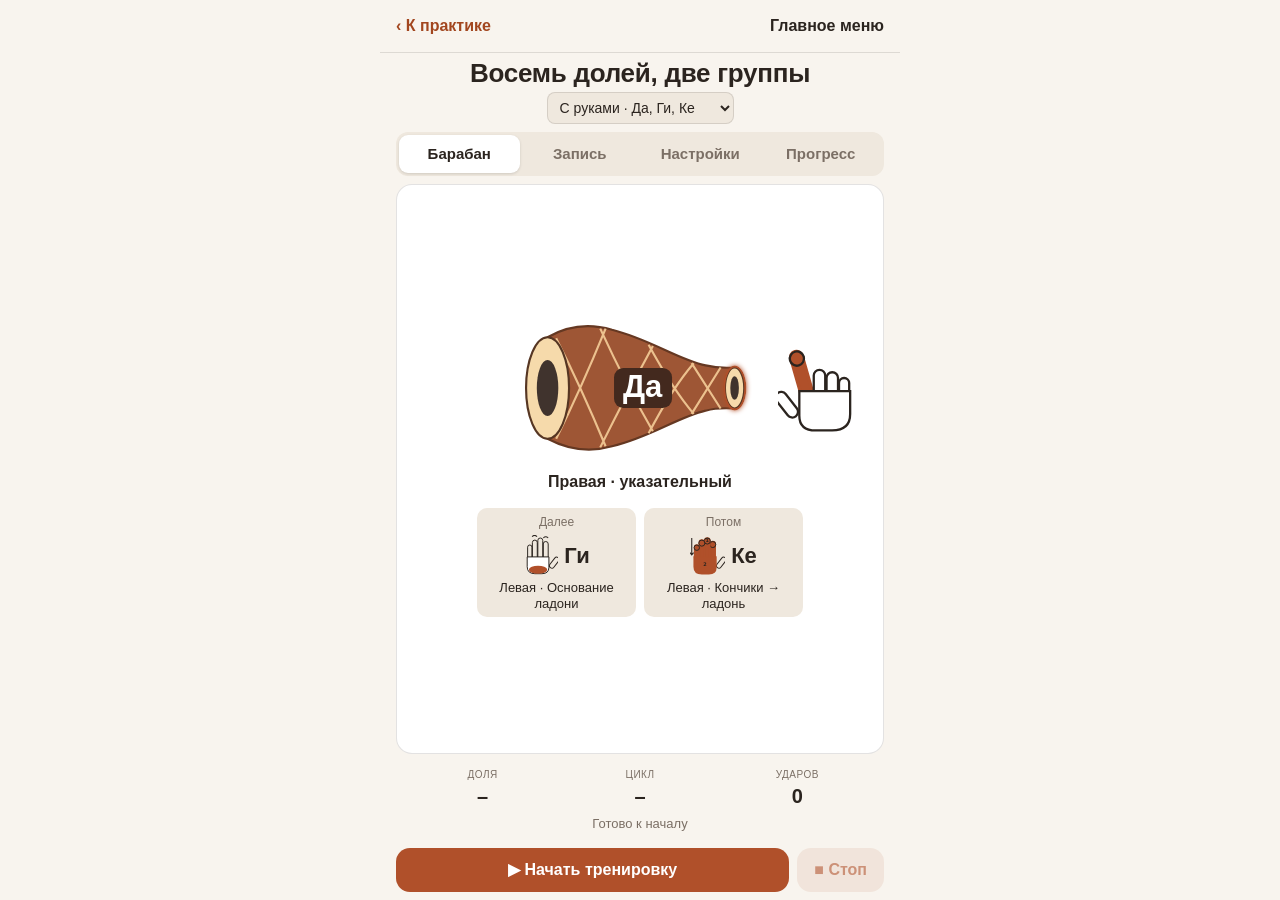
==== commit 2cc0501b: "Add pause and resume to eight-beat practice" ====
--- a/eight/index.html
+++ b/eight/index.html
@@ -602,7 +602,18 @@
 }
 .eight-scene[data-hit="left"] .drum-shape::after {left:14.2%;width:16.7%;height:74.6%;}
 .eight-scene[data-hit="right"] .drum-shape::after {left:86.7%;width:7.5%;height:30.2%;}
-</style><body><div id="app"><header class="topbar"><a class="back" href="/#/practice">‹ К практике</a><a class="brand" href="/">Главное меню</a></header><main id="view"></main></div><script>(()=>{function c(e,t={},...n){let s=document.createElement(e);for(let[o,r]of Object.entries(t??{}))if(!(r==null||r===!1))if(o==="class")s.className=r;else if(o==="dataset")Object.assign(s.dataset,r);else if(o==="style"&&typeof r=="object")for(let[i,l]of Object.entries(r))i.startsWith("--")?s.style.setProperty(i,String(l)):s.style[i]=l;else o.startsWith("on")&&typeof r=="function"?s.addEventListener(o.slice(2),r):r===!0?s.setAttribute(o,""):s.setAttribute(o,r);return Pe(s,n),s}function Pe(e,t){for(let n of t.flat(1/0))n==null||n===!1||e.append(n instanceof Node?n:document.createTextNode(String(n)))}function T(e,...t){return e.replaceChildren(),Pe(e,t),e}var Xt=["draft","needs_teacher_review","teacher_verified","published"],be={draft:{label:"\u0427\u0435\u0440\u043D\u043E\u0432\u0438\u043A",tone:"draft",verified:!1,warning:"\u0427\u0435\u0440\u043D\u043E\u0432\u0438\u043A: \u043D\u0435 \u043F\u0440\u043E\u0432\u0435\u0440\u0435\u043D\u043E \u043F\u0440\u0435\u043F\u043E\u0434\u0430\u0432\u0430\u0442\u0435\u043B\u0435\u043C. \u041D\u0435 \u0438\u0441\u043F\u043E\u043B\u044C\u0437\u0443\u0439\u0442\u0435 \u043A\u0430\u043A \u043E\u0431\u0440\u0430\u0437\u0435\u0446 \u043F\u0440\u0430\u0432\u0438\u043B\u044C\u043D\u043E\u0433\u043E \u0438\u0441\u043F\u043E\u043B\u043D\u0435\u043D\u0438\u044F."},needs_teacher_review:{label:"\u0416\u0434\u0451\u0442 \u043F\u0440\u043E\u0432\u0435\u0440\u043A\u0438 \u043F\u0440\u0435\u043F\u043E\u0434\u0430\u0432\u0430\u0442\u0435\u043B\u044F",tone:"review",verified:!1,warning:"\u041D\u0435 \u043F\u0440\u043E\u0432\u0435\u0440\u0435\u043D\u043E \u043F\u0440\u0435\u043F\u043E\u0434\u0430\u0432\u0430\u0442\u0435\u043B\u0435\u043C: \u0432\u043E\u0437\u043C\u043E\u0436\u043D\u044B \u043E\u0448\u0438\u0431\u043A\u0438 \u0432 \u0444\u043E\u0440\u043C\u0443\u043B\u0435, \u0442\u0435\u043C\u043F\u0435 \u0438 \u043D\u0430\u0437\u0432\u0430\u043D\u0438\u044F\u0445."},teacher_verified:{label:"\u041F\u0440\u043E\u0432\u0435\u0440\u0435\u043D\u043E \u043F\u0440\u0435\u043F\u043E\u0434\u0430\u0432\u0430\u0442\u0435\u043B\u0435\u043C",tone:"verified",verified:!0,warning:null},published:{label:"\u041E\u043F\u0443\u0431\u043B\u0438\u043A\u043E\u0432\u0430\u043D\u043E",tone:"published",verified:!0,warning:null}};function re(e){return Xt.includes(e)}function I(e){return!!be[e]?.verified}function ye(e){let t=new Set;for(let n of e??[])for(let s of n.split(/\s+/))for(let o of s.split(".")){let r=o.replace(/^!/,"");r&&r!=="_"&&r!=="|"&&t.add(r)}return[...t]}function Yt(e,t){let n=be[e]?.label??e??"\u043D\u0435 \u0443\u043A\u0430\u0437\u0430\u043D";return{label:I(e)?"\u041E\u0448\u0438\u0431\u043A\u0430 \u0434\u0430\u043D\u043D\u044B\u0445: \u043F\u0440\u043E\u0432\u0435\u0440\u043A\u0430 \u043D\u0435\u0434\u0435\u0439\u0441\u0442\u0432\u0438\u0442\u0435\u043B\u044C\u043D\u0430":"\u041E\u0448\u0438\u0431\u043A\u0430 \u0434\u0430\u043D\u043D\u044B\u0445",tone:"invalid",verified:!1,warning:`\u041E\u0448\u0438\u0431\u043A\u0430 \u0434\u0430\u043D\u043D\u044B\u0445 \u2014 \u0441\u0447\u0438\u0442\u0430\u0442\u044C \u043D\u0435\u043F\u0440\u043E\u0432\u0435\u0440\u0435\u043D\u043D\u044B\u043C. \u0421\u0442\u0430\u0442\u0443\u0441 \u0432 \u0434\u0430\u043D\u043D\u044B\u0445: \xAB${n}\xBB. \u041F\u0440\u0438\u0447\u0438\u043D\u044B: ${t.join("; ")}.`}}function W(e,t){let n=e.review?.status,s=e.reviewIssues??[],o=s.length?Yt(n,s):be[n]??{label:"\u0421\u0442\u0430\u0442\u0443\u0441 \u043D\u0435\u0438\u0437\u0432\u0435\u0441\u0442\u0435\u043D",tone:"draft",verified:!1,warning:"\u0421\u0442\u0430\u0442\u0443\u0441 \u043F\u0440\u043E\u0432\u0435\u0440\u043A\u0438 \u043D\u0435\u0438\u0437\u0432\u0435\u0441\u0442\u0435\u043D \u2014 \u0441\u0447\u0438\u0442\u0430\u0442\u044C \u043D\u0435\u043F\u0440\u043E\u0432\u0435\u0440\u0435\u043D\u043D\u044B\u043C."},r=null;if(e.formula&&t){let i=ye(e.formula).map(l=>t.strokes.find(d=>d.id===l)).filter(l=>l&&!I(l.status));i.length&&(r=`\u0427\u0435\u0440\u043D\u043E\u0432\u044B\u0435 \u043D\u0430\u0437\u0432\u0430\u043D\u0438\u044F \u0443\u0434\u0430\u0440\u043E\u0432: ${i.map(l=>`\xAB${l.label}\xBB`).join(", ")} \u2014 \u043D\u0435 \u043F\u043E\u0434\u0442\u0432\u0435\u0440\u0436\u0434\u0435\u043D\u044B \u043F\u0440\u0435\u043F\u043E\u0434\u0430\u0432\u0430\u0442\u0435\u043B\u0435\u043C.`)}return{status:s.length?"invalid":re(n)?n:"unknown",declaredStatus:n??null,label:o.label,tone:o.tone,verified:o.verified,warning:o.warning,termWarning:r,issues:s}}function xe(e){let t=e.source??{},n=t.kind==="test"||t.placeholder===!0,s=null;return t.placeholder&&(s=t.videoTimecode?`\u0418\u0441\u0442\u043E\u0447\u043D\u0438\u043A \u0438 \u0442\u0430\u0439\u043C\u043A\u043E\u0434 ${t.videoTimecode} \u2014 \u0437\u0430\u0433\u043B\u0443\u0448\u043A\u0430, \u044D\u0442\u043E \u043D\u0435 \u0441\u0441\u044B\u043B\u043A\u0430 \u043D\u0430 \u0440\u0435\u0430\u043B\u044C\u043D\u043E\u0435 \u0432\u0438\u0434\u0435\u043E.`:"\u0418\u0441\u0442\u043E\u0447\u043D\u0438\u043A \u2014 \u0437\u0430\u0433\u043B\u0443\u0448\u043A\u0430, \u044D\u0442\u043E \u043D\u0435 \u0441\u0441\u044B\u043B\u043A\u0430 \u043D\u0430 \u0440\u0435\u0430\u043B\u044C\u043D\u044B\u0439 \u043C\u0430\u0442\u0435\u0440\u0438\u0430\u043B."),{test:n,label:n?"\u0422\u0435\u0441\u0442\u043E\u0432\u043E\u0435 \u0443\u043F\u0440\u0430\u0436\u043D\u0435\u043D\u0438\u0435 \u2014 \u0434\u043B\u044F \u043F\u0440\u043E\u0432\u0435\u0440\u043A\u0438 \u0438\u043D\u0442\u0435\u0440\u0444\u0435\u0439\u0441\u0430":null,placeholder:s}}var C=class extends Error{constructor(t){super(t),this.name="FormulaError"}};function Zt(e,t,n){if(e==="")throw new C(`\u041F\u0443\u0441\u0442\u0430\u044F \u043F\u043E\u0434\u0434\u043E\u043B\u044F \u0432 \xAB${t}\xBB`);if(e==="_")return{type:"rest"};let s=e,o=!1;if(s.startsWith("!")&&(o=!0,s=s.slice(1),s==="_"))throw new C(`\u041F\u0430\u0443\u0437\u0430 \u043D\u0435 \u043C\u043E\u0436\u0435\u0442 \u0431\u044B\u0442\u044C \u0441 \u0430\u043A\u0446\u0435\u043D\u0442\u043E\u043C: \xAB${t}\xBB`);if(!n.has(s))throw new C(`\u041D\u0435\u0438\u0437\u0432\u0435\u0441\u0442\u043D\u044B\u0439 \u0443\u0434\u0430\u0440 \xAB${s}\xBB \u0432 \xAB${t}\xBB`);return{type:"stroke",stroke:s,accent:o}}function en(e,t){let n=new Set(t),s=String(e??"").trim().split(/\s+/).filter(Boolean),o=[],r=[0];for(let i of s){if(i==="|"){if(o.length===0||r.at(-1)===o.length)throw new C("\u0420\u0430\u0437\u0434\u0435\u043B\u0438\u0442\u0435\u043B\u044C \u0433\u0440\u0443\u043F\u043F \xAB|\xBB \u043D\u0435 \u043C\u043E\u0436\u0435\u0442 \u0441\u0442\u043E\u044F\u0442\u044C \u0432 \u043D\u0430\u0447\u0430\u043B\u0435 \u0446\u0438\u043A\u043B\u0430 \u0438\u043B\u0438 \u043F\u043E\u0434\u0440\u044F\u0434");r.push(o.length);continue}let l=i.split(".");if(l.length>8)throw new C(`\u0412 \u0434\u043E\u043B\u0435 \xAB${i}\xBB \u0431\u043E\u043B\u044C\u0448\u0435 8 \u043F\u043E\u0434\u0434\u043E\u043B\u0435\u0439`);o.push({subs:l.map(d=>Zt(d,i,n))})}if(o.length===0)throw new C("\u041F\u0443\u0441\u0442\u043E\u0439 \u0446\u0438\u043A\u043B");if(r.length>1&&r.at(-1)===o.length)throw new C("\u0420\u0430\u0437\u0434\u0435\u043B\u0438\u0442\u0435\u043B\u044C \u0433\u0440\u0443\u043F\u043F \xAB|\xBB \u043D\u0435 \u043C\u043E\u0436\u0435\u0442 \u0441\u0442\u043E\u044F\u0442\u044C \u0432 \u043A\u043E\u043D\u0446\u0435 \u0446\u0438\u043A\u043B\u0430");return{beats:o,groupStarts:r}}function ve(e,t){if(!Array.isArray(e.formula)||e.formula.length===0)throw new C("\u0424\u043E\u0440\u043C\u0443\u043B\u0430 \u0434\u043E\u043B\u0436\u043D\u0430 \u0431\u044B\u0442\u044C \u043D\u0435\u043F\u0443\u0441\u0442\u044B\u043C \u0441\u043F\u0438\u0441\u043A\u043E\u043C \u0446\u0438\u043A\u043B\u043E\u0432");return e.formula.map((n,s)=>{let o=en(n,t);if(o.beats.length!==e.beatsPerCycle)throw new C(`\u0426\u0438\u043A\u043B ${s+1}: ${o.beats.length} \u0434\u043E\u043B\u0435\u0439 \u0432\u043C\u0435\u0441\u0442\u043E ${e.beatsPerCycle}`);return o})}var tn="\u0422\u0435\u0445\u043D\u0438\u043A\u0430 \u0443\u0442\u043E\u0447\u043D\u044F\u0435\u0442\u0441\u044F",Re={right:"\u043F\u0440\u0430\u0432\u0430\u044F \u0440\u0443\u043A\u0430",left:"\u043B\u0435\u0432\u0430\u044F \u0440\u0443\u043A\u0430",both:"\u043E\u0431\u0435 \u0440\u0443\u043A\u0438"},ze={right:"\u043F\u0440\u0430\u0432\u0430\u044F \u043C\u0435\u043C\u0431\u0440\u0430\u043D\u0430",left:"\u043B\u0435\u0432\u0430\u044F \u043C\u0435\u043C\u0431\u0440\u0430\u043D\u0430",both:"\u043E\u0431\u0435 \u043C\u0435\u043C\u0431\u0440\u0430\u043D\u044B"},oe={thumb:{label:"\u0431\u043E\u043B\u044C\u0448\u043E\u0439",short:"\u0431\u043E\u043B."},index:{label:"\u0443\u043A\u0430\u0437\u0430\u0442\u0435\u043B\u044C\u043D\u044B\u0439",short:"\u0443\u043A\u0430\u0437."},middle:{label:"\u0441\u0440\u0435\u0434\u043D\u0438\u0439",short:"\u0441\u0440\u0435\u0434."},ring:{label:"\u0431\u0435\u0437\u044B\u043C\u044F\u043D\u043D\u044B\u0439",short:"\u0431\u0435\u0437\u044B\u043C."},little:{label:"\u043C\u0438\u0437\u0438\u043D\u0435\u0446",short:"\u043C\u0438\u0437."},palm:{label:"\u043B\u0430\u0434\u043E\u043D\u044C",short:"\u043B\u0430\u0434\u043E\u043D\u044C"}},$e={draft:"\u0447\u0435\u0440\u043D\u043E\u0432\u0438\u043A",needs_teacher_review:"\u0436\u0434\u0451\u0442 \u043F\u0440\u043E\u0432\u0435\u0440\u043A\u0438",teacher_verified:"\u043F\u0440\u043E\u0432\u0435\u0440\u0435\u043D\u043E \u043F\u0440\u0435\u043F\u043E\u0434\u0430\u0432\u0430\u0442\u0435\u043B\u0435\u043C"},Ve=40,Fe={right:"\u041F",left:"\u041B",both:"\u043E\u0431\u0435"},nn="\u2460\u2461\u2462\u2463\u2464\u2465\u2466\u2467\u2468\u2469\u246A\u246B\u246C\u246D\u246E\u246F\u2470\u2471\u2472\u2473";function De(e){let t=new Map;for(let n of e){if(!n?.known||!n.method||t.has(n.method))continue;let s=t.size;t.set(n.method,nn[s]??`(${s+1})`)}return t}function Se(e,t){if(e==null)return[];if(typeof e!="object"||Array.isArray(e))return["\u0441\u0432\u0435\u0434\u0435\u043D\u0438\u044F \u043E \u0442\u0435\u0445\u043D\u0438\u043A\u0435 \u0434\u043E\u043B\u0436\u043D\u044B \u0431\u044B\u0442\u044C \u043E\u0431\u044A\u0435\u043A\u0442\u043E\u043C"];let n=[],{hand:s,membrane:o,fingers:r,method:i,source:l,status:d,reviewedBy:a,reviewedAt:h}=e;if(s!=null&&!(s in Re)&&n.push(`\u043D\u0435\u0438\u0437\u0432\u0435\u0441\u0442\u043D\u0430\u044F \u0440\u0443\u043A\u0430 \xAB${s}\xBB`),o!=null&&!(o in ze)&&n.push(`\u043D\u0435\u0438\u0437\u0432\u0435\u0441\u0442\u043D\u0430\u044F \u043C\u0435\u043C\u0431\u0440\u0430\u043D\u0430 \xAB${o}\xBB`),r!=null)if(!Array.isArray(r)||r.length===0)n.push("fingers \u0434\u043E\u043B\u0436\u043D\u043E \u0431\u044B\u0442\u044C \u043D\u0435\u043F\u0443\u0441\u0442\u044B\u043C \u0441\u043F\u0438\u0441\u043A\u043E\u043C");else{for(let m of r)m in oe||n.push(`\u043D\u0435\u0438\u0437\u0432\u0435\u0441\u0442\u043D\u044B\u0439 \u043F\u0430\u043B\u0435\u0446 \xAB${m}\xBB`);new Set(r).size!==r.length&&n.push("\u043F\u0430\u043B\u044C\u0446\u044B \u043F\u043E\u0432\u0442\u043E\u0440\u044F\u044E\u0442\u0441\u044F")}return i!=null&&(typeof i!="string"||!i.trim()||i.length>Ve)&&n.push(`\u043F\u0440\u0438\u0451\u043C \u2014 \u043D\u0435\u043F\u0443\u0441\u0442\u0430\u044F \u0441\u0442\u0440\u043E\u043A\u0430 \u0434\u043E ${Ve} \u0441\u0438\u043C\u0432\u043E\u043B\u043E\u0432`),s==null&&o==null&&r==null&&i==null&&n.push("\u043D\u0435\u0442 \u043D\u0438 \u0440\u0443\u043A\u0438, \u043D\u0438 \u043C\u0435\u043C\u0431\u0440\u0430\u043D\u044B, \u043D\u0438 \u043F\u0430\u043B\u044C\u0446\u0435\u0432, \u043D\u0438 \u043F\u0440\u0438\u0451\u043C\u0430"),(typeof l!="string"||!l.trim())&&n.push("\u043D\u0435 \u0443\u043A\u0430\u0437\u0430\u043D \u0438\u0441\u0442\u043E\u0447\u043D\u0438\u043A \u0441\u0432\u0435\u0434\u0435\u043D\u0438\u0439 \u043E \u0442\u0435\u0445\u043D\u0438\u043A\u0435"),d in $e||n.push(`\u043D\u0435\u0438\u0437\u0432\u0435\u0441\u0442\u043D\u0430\u044F \u0441\u0442\u0435\u043F\u0435\u043D\u044C \u043F\u0440\u043E\u0432\u0435\u0440\u043A\u0438 \u0442\u0435\u0445\u043D\u0438\u043A\u0438 \xAB${d}\xBB`),d==="teacher_verified"&&((!a||!h)&&n.push("\u0442\u0435\u0445\u043D\u0438\u043A\u0430 \u043E\u0442\u043C\u0435\u0447\u0435\u043D\u0430 \u043F\u0440\u043E\u0432\u0435\u0440\u0435\u043D\u043D\u043E\u0439 \u0431\u0435\u0437 \u0438\u043C\u0435\u043D\u0438 \u043F\u0440\u043E\u0432\u0435\u0440\u044F\u044E\u0449\u0435\u0433\u043E \u0438 \u0434\u0430\u0442\u044B"),t!=="teacher_verified"&&t!=="published"&&n.push("\u0442\u0435\u0445\u043D\u0438\u043A\u0430 \u043E\u0442\u043C\u0435\u0447\u0435\u043D\u0430 \u043F\u0440\u043E\u0432\u0435\u0440\u0435\u043D\u043D\u043E\u0439 \u0443 \u043D\u0435\u043F\u0440\u043E\u0432\u0435\u0440\u0435\u043D\u043D\u043E\u0433\u043E \u0443\u0434\u0430\u0440\u0430")),n}function ie(e){let t=e?.technique;if(t==null)return{known:!1,invalid:!1,text:tn};let n=e.techniqueIssues??Se(t,e.status);if(n.length)return{known:!1,invalid:!0,text:"\u0422\u0435\u0445\u043D\u0438\u043A\u0430: \u043E\u0448\u0438\u0431\u043A\u0430 \u0434\u0430\u043D\u043D\u044B\u0445",issues:n};let s=t.fingers??[],o=t.status==="teacher_verified",r=[t.hand?Re[t.hand]:null,t.membrane?ze[t.membrane]:null,s.length?`\u043F\u0430\u043B\u044C\u0446\u044B: ${s.map(i=>oe[i].label).join(", ")}`:null,t.method??null].filter(Boolean);return{known:!0,invalid:!1,hand:t.hand??null,membrane:t.membrane??null,fingers:s,method:t.method??null,source:t.source,verified:o,statusText:$e[t.status],handShort:t.hand?{right:"\u043F\u0440. \u0440\u0443\u043A\u0430",left:"\u043B\u0435\u0432. \u0440\u0443\u043A\u0430",both:"\u043E\u0431\u0435 \u0440\u0443\u043A\u0438"}[t.hand]:null,membraneShort:t.membrane?{right:"\u043F\u0440. \u043C\u0435\u043C\u0431\u0440.",left:"\u043B\u0435\u0432. \u043C\u0435\u043C\u0431\u0440.",both:"\u043E\u0431\u0435 \u043C\u0435\u043C\u0431\u0440."}[t.membrane]:null,fingersShort:s.map(i=>oe[i].short).join("+"),fingersFull:s.map(i=>oe[i].label).join(", "),handCode:t.hand?Fe[t.hand]:null,membraneCode:t.membrane?Fe[t.membrane]:null,text:`${r.join("; ")}${o?"":` (${$e[t.status]})`}`}}var we={1:"\u041D\u0430\u0447\u0430\u043B\u044C\u043D\u044B\u0439",2:"\u0411\u0430\u0437\u043E\u0432\u044B\u0439",3:"\u0421\u0440\u0435\u0434\u043D\u0438\u0439"},sn=["test","video","teacher","book"],rn=["synth","file"],Ge=.05,on=/^(\d{1,2}:)?\d{1,2}:\d{2}$/;function Ue(e,t){if(!e||!re(e.status)){t(`\u043D\u0435\u0438\u0437\u0432\u0435\u0441\u0442\u043D\u044B\u0439 \u0441\u0442\u0430\u0442\u0443\u0441 \u043F\u0440\u043E\u0432\u0435\u0440\u043A\u0438 \xAB${e?.status}\xBB`);return}I(e.status)&&(!e.reviewedBy||!e.reviewedAt)&&t(`\u0441\u0442\u0430\u0442\u0443\u0441 ${e.status} \u0431\u0435\u0437 \u0438\u043C\u0435\u043D\u0438 \u043F\u0440\u043E\u0432\u0435\u0440\u044F\u044E\u0449\u0435\u0433\u043E \u0438 \u0434\u0430\u0442\u044B`)}function an(e,t){let n=[],s=[],o={exercises:new Map,lessons:new Map,terms:new Map},r=(a,h,m)=>(f,u)=>{n.push(`${m}${u?`/${u}`:""}: ${f}`),a.has(h)||a.set(h,[]),a.get(h).push(u?`\u0432\u0430\u0440\u0438\u0430\u043D\u0442 ${u}: ${f}`:f)},i=new Set;for(let a of e?.strokes??[]){/^[a-z][a-z0-9_]*$/.test(a.id??"")||n.push(`\u0423\u0434\u0430\u0440: \u043D\u0435\u043A\u043E\u0440\u0440\u0435\u043A\u0442\u043D\u044B\u0439 id \xAB${a.id}\xBB`),i.has(a.id)&&n.push(`\u0423\u0434\u0430\u0440: \u043F\u043E\u0432\u0442\u043E\u0440 id \xAB${a.id}\xBB`),i.add(a.id),a.label||n.push(`\u0423\u0434\u0430\u0440 ${a.id}: \u043D\u0435\u0442 \u043D\u0430\u0437\u0432\u0430\u043D\u0438\u044F`),re(a.status)||n.push(`\u0423\u0434\u0430\u0440 ${a.id}: \u043D\u0435\u0438\u0437\u0432\u0435\u0441\u0442\u043D\u044B\u0439 \u0441\u0442\u0430\u0442\u0443\u0441 \xAB${a.status}\xBB`);let h=Se(a.technique,a.status);if(h.length){o.terms.set(a.id,h);for(let m of h)n.push(`\u0423\u0434\u0430\u0440 ${a.id}, \u0442\u0435\u0445\u043D\u0438\u043A\u0430: ${m}`)}}i.size===0&&n.push("\u0422\u0435\u0440\u043C\u0438\u043D\u043E\u043B\u043E\u0433\u0438\u044F: \u043D\u0435\u0442 \u043D\u0438 \u043E\u0434\u043D\u043E\u0433\u043E \u0443\u0434\u0430\u0440\u0430");let l=new Set;for(let a of t?.exercises??[]){let h=`\u0423\u043F\u0440\u0430\u0436\u043D\u0435\u043D\u0438\u0435 ${a.id}`,m=r(o.exercises,a.id,h);(!a.id||l.has(a.id))&&m("\u043F\u0443\u0441\u0442\u043E\u0439 \u0438\u043B\u0438 \u043F\u043E\u0432\u0442\u043E\u0440\u043D\u044B\u0439 id"),l.add(a.id),a.title||m("\u043D\u0435\u0442 \u043D\u0430\u0437\u0432\u0430\u043D\u0438\u044F"),we[a.level]||m(`\u043D\u0435\u0438\u0437\u0432\u0435\u0441\u0442\u043D\u044B\u0439 \u0443\u0440\u043E\u0432\u0435\u043D\u044C \u0441\u043B\u043E\u0436\u043D\u043E\u0441\u0442\u0438 \xAB${a.level}\xBB`),(!Number.isInteger(a.beatsPerCycle)||a.beatsPerCycle<1||a.beatsPerCycle>32)&&m("beatsPerCycle \u0434\u043E\u043B\u0436\u043D\u043E \u0431\u044B\u0442\u044C \u0446\u0435\u043B\u044B\u043C \u043E\u0442 1 \u0434\u043E 32");try{ve(a,[...i])}catch(p){if(!(p instanceof C))throw p;m(p.message)}(!Number.isInteger(a.repeat)||a.repeat<1)&&m("repeat \u0434\u043E\u043B\u0436\u043D\u043E \u0431\u044B\u0442\u044C \u0446\u0435\u043B\u044B\u043C \u2265 1");let{min:f,max:u}=a.tempo??{};f>0&&u>=f||m("\u043D\u0435\u043A\u043E\u0440\u0440\u0435\u043A\u0442\u043D\u044B\u0439 \u0434\u0438\u0430\u043F\u0430\u0437\u043E\u043D \u0442\u0435\u043C\u043F\u0430"),(!Array.isArray(a.variants)||a.variants.length===0)&&m("\u043D\u0435\u0442 \u0432\u0430\u0440\u0438\u0430\u043D\u0442\u043E\u0432 \u0438\u0441\u043F\u043E\u043B\u043D\u0435\u043D\u0438\u044F");for(let p of a.variants??[]){p.bpm>=f&&p.bpm<=u||m(`\u0442\u0435\u043C\u043F ${p.bpm} \u0432\u043D\u0435 \u0434\u0438\u0430\u043F\u0430\u0437\u043E\u043D\u0430 ${f}\u2013${u}`,p.id),!Number.isInteger(p.density)||p.density<1?m("density \u0434\u043E\u043B\u0436\u043D\u043E \u0431\u044B\u0442\u044C \u0446\u0435\u043B\u044B\u043C \u2265 1",p.id):a.beatsPerCycle%p.density!==0&&m(`${a.beatsPerCycle} \u0434\u043E\u043B\u0435\u0439 \u043D\u0435 \u0434\u0435\u043B\u0438\u0442\u0441\u044F \u043D\u0430 density ${p.density}`,p.id);let g=Math.max(...(a.formula??[]).flatMap(v=>v.split(/\s+/).map(b=>b.split(".").length)));60/u/(p.density||1)/g<Ge&&s.push(`${h}/${p.id}: \u043F\u0440\u0438 ${u} \u0443\u0434/\u043C\u0438\u043D \u043F\u043E\u0437\u0438\u0446\u0438\u044F \u043A\u043E\u0440\u043E\u0447\u0435 ${Ge*1e3} \u043C\u0441`)}if(rn.includes(a.audio?.kind)||m("\u043D\u0435\u0438\u0437\u0432\u0435\u0441\u0442\u043D\u044B\u0439 \u0432\u0438\u0434 \u0430\u0443\u0434\u0438\u043E\u043F\u0440\u0438\u043C\u0435\u0440\u0430"),a.audio?.kind==="file"&&!a.audio.src&&m("\u0430\u0443\u0434\u0438\u043E\u0444\u0430\u0439\u043B \u0431\u0435\u0437 src"),a.audio?.kind==="file"&&s.push(`${h}: \u0432\u043E\u0441\u043F\u0440\u043E\u0438\u0437\u0432\u0435\u0434\u0435\u043D\u0438\u0435 \u0430\u0443\u0434\u0438\u043E\u0444\u0430\u0439\u043B\u043E\u0432 \u0435\u0449\u0451 \u043D\u0435 \u0440\u0435\u0430\u043B\u0438\u0437\u043E\u0432\u0430\u043D\u043E`),sn.includes(a.source?.kind)||m("\u043D\u0435\u0438\u0437\u0432\u0435\u0441\u0442\u043D\u044B\u0439 \u0432\u0438\u0434 \u0438\u0441\u0442\u043E\u0447\u043D\u0438\u043A\u0430"),a.source?.title||m("\u0443 \u0438\u0441\u0442\u043E\u0447\u043D\u0438\u043A\u0430 \u043D\u0435\u0442 \u043D\u0430\u0437\u0432\u0430\u043D\u0438\u044F"),a.source?.videoTimecode!=null&&!on.test(a.source.videoTimecode)&&m(`\u0442\u0430\u0439\u043C\u043A\u043E\u0434 \xAB${a.source.videoTimecode}\xBB \u043D\u0435 \u0432 \u0444\u043E\u0440\u043C\u0430\u0442\u0435 \u0427\u0427:\u041C\u041C:\u0421\u0421 \u0438\u043B\u0438 \u041C\u041C:\u0421\u0421`),a.source?.placeholder&&I(a.review?.status)&&m("\u0438\u0441\u0442\u043E\u0447\u043D\u0438\u043A-\u0437\u0430\u0433\u043B\u0443\u0448\u043A\u0430 \u043D\u0435 \u043C\u043E\u0436\u0435\u0442 \u0431\u044B\u0442\u044C \u0443 \u043F\u0440\u043E\u0432\u0435\u0440\u0435\u043D\u043D\u043E\u0433\u043E \u043C\u0430\u0442\u0435\u0440\u0438\u0430\u043B\u0430"),a.source?.kind==="test"&&I(a.review?.status)&&m("\u0442\u0435\u0441\u0442\u043E\u0432\u043E\u0435 \u0443\u043F\u0440\u0430\u0436\u043D\u0435\u043D\u0438\u0435 \u043D\u0435 \u043C\u043E\u0436\u0435\u0442 \u0431\u044B\u0442\u044C \u043F\u0440\u043E\u0432\u0435\u0440\u0435\u043D\u043D\u044B\u043C"),Ue(a.review,m),I(a.review?.status))for(let p of ye(a.formula)){let g=e.strokes.find(x=>x.id===p);g&&!I(g.status)&&m(`\u043F\u0440\u043E\u0432\u0435\u0440\u0435\u043D\u043D\u043E\u0435 \u0443\u043F\u0440\u0430\u0436\u043D\u0435\u043D\u0438\u0435 \u0438\u0441\u043F\u043E\u043B\u044C\u0437\u0443\u0435\u0442 \u043D\u0435\u043F\u0440\u043E\u0432\u0435\u0440\u0435\u043D\u043D\u044B\u0439 \u0443\u0434\u0430\u0440 \xAB${g.label}\xBB (${p})`)}}let d=new Set;for(let a of t?.lessons??[]){let h=`\u0423\u0440\u043E\u043A ${a.id}`,m=r(o.lessons,a.id,h);(!a.id||d.has(a.id))&&m("\u043F\u0443\u0441\u0442\u043E\u0439 \u0438\u043B\u0438 \u043F\u043E\u0432\u0442\u043E\u0440\u043D\u044B\u0439 id"),d.add(a.id),a.title||m("\u043D\u0435\u0442 \u043D\u0430\u0437\u0432\u0430\u043D\u0438\u044F"),we[a.level]||m("\u043D\u0435\u0438\u0437\u0432\u0435\u0441\u0442\u043D\u044B\u0439 \u0443\u0440\u043E\u0432\u0435\u043D\u044C \u0441\u043B\u043E\u0436\u043D\u043E\u0441\u0442\u0438"),a.exerciseIds?.length||m("\u043D\u0435\u0442 \u0443\u043F\u0440\u0430\u0436\u043D\u0435\u043D\u0438\u0439");for(let f of a.exerciseIds??[])l.has(f)||m(`\u0441\u0441\u044B\u043B\u043A\u0430 \u043D\u0430 \u043E\u0442\u0441\u0443\u0442\u0441\u0442\u0432\u0443\u044E\u0449\u0435\u0435 \u0443\u043F\u0440\u0430\u0436\u043D\u0435\u043D\u0438\u0435 ${f}`);if(Ue(a.review,m),I(a.review?.status))for(let f of a.exerciseIds??[]){let u=t.exercises.find(p=>p.id===f);u&&(I(u.review?.status)?o.exercises.has(f)&&m(`\u043F\u0440\u043E\u0432\u0435\u0440\u0435\u043D\u043D\u044B\u0439 \u0443\u0440\u043E\u043A \u0441\u043E\u0434\u0435\u0440\u0436\u0438\u0442 \u043D\u0435\u0434\u0435\u0439\u0441\u0442\u0432\u0438\u0442\u0435\u043B\u044C\u043D\u043E\u0435 \u0443\u043F\u0440\u0430\u0436\u043D\u0435\u043D\u0438\u0435 ${f}`):m(`\u043F\u0440\u043E\u0432\u0435\u0440\u0435\u043D\u043D\u044B\u0439 \u0443\u0440\u043E\u043A \u0441\u043E\u0434\u0435\u0440\u0436\u0438\u0442 \u043D\u0435\u043F\u0440\u043E\u0432\u0435\u0440\u0435\u043D\u043D\u043E\u0435 \u0443\u043F\u0440\u0430\u0436\u043D\u0435\u043D\u0438\u0435 ${f}`))}}return{errors:n,warnings:s,issues:o}}function We(e,t){let n=an(e,t),{issues:s}=n,o=e.strokes.map(d=>d.id),r=new Map;for(let d of t.exercises)try{r.set(d.id,{...d,cycles:ve(d,o),reviewIssues:s.exercises.get(d.id)??[]})}catch(a){if(!(a instanceof C))throw a}let i=[...t.lessons].sort((d,a)=>d.order-a.order).map(d=>({...d,exerciseIds:d.exerciseIds.filter(a=>r.has(a)),reviewIssues:s.lessons.get(d.id)??[]})),l=new Map(e.strokes.map(d=>[d.id,{...d,techniqueIssues:s.terms.get(d.id)??[]}]));return{terminology:e,strokes:l,lessons:i,exercises:r,validation:n,note:t.note}}function He(e,t){let n=W(e,t);return c("span",{class:`badge badge-${n.tone}`,title:n.warning??""},n.verified?"\u2713 ":"\u26A0 ",n.label)}function Qe(e,t){let n=W(e,t),s=[n.warning,n.termWarning].filter(Boolean);return s.length?c("div",{class:`banner banner-${n.tone}`,role:"note"},s.map(o=>c("p",{},o))):null}function ln(e,t){let n=e.get(t);return{text:n?.label??"\u0423\u0434\u0430\u0440",draft:!I(n?.status)}}function Ke({cycles:e,strokes:t,density:n=1,compact:s=!1}){let o=new Map,r=new Map,i=e[0].beats.length,l=Math.max(...e.flatMap(f=>f.beats.map(u=>u.subs.length))),d=Math.min(i,l>=3?2:4),a=[],h=e.map((f,u)=>{let p=f.beats.map((g,x)=>{let v=Math.floor(x/n),b=g.subs.map((M,_)=>{let R=`${u}:${x}:${_}`,A;if(M.type==="rest")A=c("div",{class:"sub rest","aria-label":"\u043F\u0430\u0443\u0437\u0430"},c("span",{class:"mark"},"\xB7"));else if(M.type==="tick")A=c("div",{class:"sub tick"},c("span",{class:"mark"},""));else{let{text:N,draft:L}=ln(t,M.stroke);A=c("div",{class:`sub stroke${M.accent?" accent":""}`,"aria-label":`${N}${M.accent?", \u0430\u043A\u0446\u0435\u043D\u0442":""}`},M.accent?c("span",{class:"accent-mark","aria-hidden":"true"},"\u203A"):null,c("span",{class:`mark${L?" draft-term":""}`},N))}return o.set(R,A),A}),w=x%n===0,S=c("div",{class:`beat subs-${g.subs.length}${f.groupStarts.includes(x)&&x>0?" group-start":""}${v%2?" metro-odd":""}`,style:{"--subs":g.subs.length}},c("div",{class:"subs"},b),c("div",{class:`beat-num${w?"":" off"}`},w?v+1:"+"));return r.set(`${u}:${x}`,S),S});return c("div",{class:"cycle-row"},e.length>1?c("div",{class:"cycle-label"},`\u0426\u0438\u043A\u043B ${String.fromCharCode(65+u)}`):null,c("div",{class:"beats",style:{"--cols":d}},p))});return{el:c("div",{class:`rhythm-grid${s?" compact":""}`,role:"img","aria-label":"\u0420\u0438\u0442\u043C\u0438\u0447\u0435\u0441\u043A\u0430\u044F \u0437\u0430\u043F\u0438\u0441\u044C"},h),highlight(f){if(f.kind!=="sub")return;a.forEach(g=>g.classList.remove("now"));let u=o.get(`${f.patternIndex}:${f.beat}:${f.sub}`),p=r.get(`${f.patternIndex}:${f.beat}`);a=[u,p].filter(Boolean),a.forEach(g=>g.classList.add("now"))},clear(){a.forEach(f=>f.classList.remove("now")),a=[]}}}function H({options:e,value:t,onChange:n,label:s}){let o=e.map(r=>c("button",{type:"button",class:`seg${r.value===t?" active":""}`,"aria-pressed":String(r.value===t),onclick:()=>{o.forEach(i=>{let l=i.dataset.value===String(r.value);i.classList.toggle("active",l),i.setAttribute("aria-pressed",String(l))}),n(r.value)},dataset:{value:String(r.value)}},r.label,r.hint?c("small",{},r.hint):null));return c("div",{class:"segmented",role:"group","aria-label":s},o)}function Je({value:e,min:t,max:n,onChange:s,format:o=i=>i,label:r}){let i=e,l=c("output",{class:"stepper-value"},o(i)),d=a=>{i=Math.min(n,Math.max(t,a)),l.textContent=o(i),s(i)};return{el:c("div",{class:"stepper",role:"group","aria-label":r},c("button",{type:"button",class:"round small","aria-label":"\u041C\u0435\u043D\u044C\u0448\u0435",onclick:()=>d(i-1)},"\u2212"),l,c("button",{type:"button",class:"round small","aria-label":"\u0411\u043E\u043B\u044C\u0448\u0435",onclick:()=>d(i+1)},"+")),set:d,get value(){return i}}}function Xe(){let e=c("b",{},"\u2013"),t=c("b",{},"\u2013"),n=c("b",{},"0"),s=c("div",{class:"counter-phase","aria-live":"polite"},"\u0413\u043E\u0442\u043E\u0432\u043E \u043A \u043D\u0430\u0447\u0430\u043B\u0443"),o=c("div",{class:"cycle-dots","aria-hidden":"true"}),r=c("section",{class:"counter","aria-label":"\u0421\u0447\u0451\u0442\u0447\u0438\u043A"},c("div",{class:"counter-cells"},c("div",{class:"cc"},c("span",{},"\u0414\u043E\u043B\u044F"),e),c("div",{class:"cc"},c("span",{},"\u0426\u0438\u043A\u043B"),t),c("div",{class:"cc"},c("span",{},"\u0423\u0434\u0430\u0440\u043E\u0432"),n)),o,s),i="";return{el:r,render(l,{strokesLabel:d=!0}={}){let a=Number.isFinite(l.target);e.textContent=l.beat?`${l.beat}/${l.metroBeatsPerCycle}`:"\u2013",t.textContent=l.cycle?a?`${Math.min(l.cycle,l.target)}/${l.target}`:String(l.cycle):"\u2013",n.textContent=d?String(l.strokes):"\u2014";let h={idle:"\u0413\u043E\u0442\u043E\u0432\u043E \u043A \u043D\u0430\u0447\u0430\u043B\u0443","count-in":`\u041E\u0442\u0441\u0447\u0451\u0442: ${l.countInLeft}`,playing:"\u0418\u0433\u0440\u0430\u0435\u043C",done:`\u0413\u043E\u0442\u043E\u0432\u043E: ${l.completedCycles} ${Ye(l.completedCycles,"\u0446\u0438\u043A\u043B","\u0446\u0438\u043A\u043B\u0430","\u0446\u0438\u043A\u043B\u043E\u0432")}`,stopped:`${l.stopReason==="hidden"?"\u041E\u0441\u0442\u0430\u043D\u043E\u0432\u043B\u0435\u043D\u043E: \u043F\u0440\u0438\u043B\u043E\u0436\u0435\u043D\u0438\u0435 \u0431\u044B\u043B\u043E \u0441\u043A\u0440\u044B\u0442\u043E":"\u041E\u0441\u0442\u0430\u043D\u043E\u0432\u043B\u0435\u043D\u043E"}. \u041F\u043E\u043B\u043D\u044B\u0445 \u0446\u0438\u043A\u043B\u043E\u0432: ${l.completedCycles}`}[l.phase];s.textContent=h;let m=a?Math.min(l.target,32):0,f=`${m}:${l.completedCycles}:${l.cycle}`;f!==i&&(i=f,T(o,Array.from({length:m},(u,p)=>c("span",{class:p<l.completedCycles?"dot done":p===l.cycle-1&&l.phase==="playing"?"dot cur":"dot"}))))}}}function Ye(e,t,n,s){let o=e%10,r=e%100;return o===1&&r!==11?t:o>=2&&o<=4&&(r<12||r>14)?n:s}function Ze(e){if(!e.sessions)return"\u0415\u0449\u0451 \u043D\u0435 \u0437\u0430\u043D\u0438\u043C\u0430\u043B\u0438\u0441\u044C";let t=[`${e.cycles} ${Ye(e.cycles,"\u0446\u0438\u043A\u043B","\u0446\u0438\u043A\u043B\u0430","\u0446\u0438\u043A\u043B\u043E\u0432")}`,`\u0437\u0430\u043D\u044F\u0442\u0438\u0439: ${e.sessions}`];return e.maxBpm&&t.push(`\u043C\u0430\u043A\u0441. \u0442\u0435\u043C\u043F ${e.maxBpm}`),e.mastered&&t.push("\u043E\u0441\u0432\u043E\u0435\u043D\u043E"),t.join(" \xB7 ")}function et({metroBeatsPerCycle:e,target:t=1/0,countInBeats:n=0}){return{phase:"idle",metroBeatsPerCycle:e,target:t,beat:0,cycle:0,completedCycles:0,totalBeats:0,strokes:0,countInLeft:n}}function ke(e,t){switch(t.kind){case"count-in":return{...e,phase:"count-in",countInLeft:t.remaining};case"sub":{let n={...e,phase:"playing",countInLeft:0};return t.cycleStart&&(n.completedCycles=t.cycleNo,n.cycle=t.cycleNo+1),t.metroBeatStart&&(n.beat=t.metroBeat+1,n.totalBeats+=1),t.type==="stroke"&&(n.strokes+=1),n}case"end":return{...e,phase:"done",completedCycles:t.cyclesPlayed,beat:0};case"stop":return e.phase==="done"?e:{...e,phase:"stopped",stopReason:t.reason??"stop"};default:return e}}function tt(e){return Number.isFinite(e.target)&&e.completedCycles>=e.target}function*ae({cycles:e,tempo:t,density:n=1,countInBeats:s=0,cycleLimit:o=1/0}){if(!e?.length)throw new Error("\u041D\u0435\u0442 \u0446\u0438\u043A\u043B\u043E\u0432 \u0434\u043B\u044F \u0432\u043E\u0441\u043F\u0440\u043E\u0438\u0437\u0432\u0435\u0434\u0435\u043D\u0438\u044F");let r=e[0].beats.length;if(r%n!==0)throw new Error(`\u0427\u0438\u0441\u043B\u043E \u0434\u043E\u043B\u0435\u0439 \u0446\u0438\u043A\u043B\u0430 (${r}) \u0434\u043E\u043B\u0436\u043D\u043E \u0434\u0435\u043B\u0438\u0442\u044C\u0441\u044F \u043D\u0430 \u043F\u043B\u043E\u0442\u043D\u043E\u0441\u0442\u044C ${n}`);let i=r/n,l=0,d=0;for(let a=0;a<s;a++){let h=60/t.bpm;yield{kind:"count-in",seq:d++,t:l,duration:h,index:a,remaining:s-a,total:s},l+=h}for(let a=0;a<o;a++){let h=a%e.length,m=e[h];for(let f=0;f<m.beats.length;f++){let u=m.beats[f].subs;for(let p=0;p<u.length;p++){let g=60/t.bpm/n/u.length;yield{kind:"sub",seq:d++,t:l,duration:g,cycleNo:a,patternIndex:h,beat:f,sub:p,subCount:u.length,...u[p],cycleStart:f===0&&p===0,metroBeatStart:p===0&&f%n===0,metroBeat:Math.floor(f/n),metroBeatsPerCycle:i},l+=g}}}Number.isFinite(o)&&(yield{kind:"end",seq:d,t:l,cyclesPlayed:o})}var cn=16;function le({cycles:e,density:t=1,countInBeats:n=0,cycleLimit:s=1/0}){let o=ae({cycles:e,tempo:{bpm:60},density:t,countInBeats:n,cycleLimit:s}),r=[],i=0,l=!1;function d(a){for(;!l&&i+r.length<=a;){let h=o.next();h.done?l=!0:r.push(h.value)}}return{patterns:e.length,cycleLimit:s,strokeIds:[...new Set(e.flatMap(a=>a.beats.flatMap(h=>h.subs.filter(m=>m.type==="stroke").map(m=>m.stroke))))],at(a){return!Number.isInteger(a)||a<i?null:(d(a),r[a-i]??null)},release(a){let h=Math.min(r.length,a-cn-i);h>0&&(r=r.slice(h),i+=h)}}}var un="ABCDEFGH";function dn(e,t){let n=e.cycleNo+1,s=Number.isFinite(t.cycleLimit),o=s?`/${t.cycleLimit}`:"",r=[`\u0426\u0438\u043A\u043B ${n}${o}`];return t.patterns>1?r.push(`\u0437\u0430\u043F\u0438\u0441\u044C ${un[e.patternIndex]}`):e.cycleNo>0&&r.push("\u0441 \u043D\u0430\u0447\u0430\u043B\u0430"),{text:r.join(" \xB7 "),first:e.cycleNo===0,last:s&&n===t.cycleLimit}}function ce(e,{strokes:t,feed:n}){if(!e)return null;if(e.kind==="count-in")return{seq:e.seq,kind:"count-in",main:String(e.remaining),top:"\u043E\u0442\u0441\u0447\u0451\u0442",aria:`\u041E\u0442\u0441\u0447\u0451\u0442: ${e.remaining}, \u0443\u0434\u0430\u0440\u0430 \u043D\u0435\u0442`};if(e.kind==="end"){let h=e.cyclesPlayed;return{seq:e.seq,kind:"end",main:"\u041A\u043E\u043D\u0435\u0446",top:"",aria:`\u041A\u043E\u043D\u0435\u0446: ${h} ${h===1?"\u0446\u0438\u043A\u043B":h<5?"\u0446\u0438\u043A\u043B\u0430":"\u0446\u0438\u043A\u043B\u043E\u0432"}`}}let s=e.metroBeatStart?String(e.metroBeat+1):e.sub===0?"+":"",o=e.subCount>1?`${e.sub+1}/${e.subCount}`:"",r={seq:e.seq,count:s,subPos:o,subFirst:e.sub===0,subLast:e.sub===e.subCount-1,subCount:e.subCount,boundary:e.cycleStart?dn(e,n):null,cycleNo:e.cycleNo,patternIndex:e.patternIndex},i=`\u0434\u043E\u043B\u044F ${e.metroBeat+1}${o?`, \u043F\u043E\u0434\u0434\u043E\u043B\u044F ${o}`:""}`;if(e.type==="rest")return{...r,kind:"rest",main:"\u043F\u0430\u0443\u0437\u0430",aria:`\u041F\u0430\u0443\u0437\u0430, ${i}`};let l=t.get(e.stroke),d=l?.label??e.stroke,a=ie(l);return{...r,kind:"stroke",main:d,stroke:e.stroke,accent:!!e.accent,draft:!I(l?.status),technique:a,aria:`${d}${e.accent?", \u0430\u043A\u0446\u0435\u043D\u0442":""}, ${i}. ${a.text}`}}function nt(e,t,{behind:n=2,ahead:s=5,strokes:o}){let r=Math.floor(t),i=[];for(let l=Math.max(0,r-n);l<=r+s;l++){let d=ce(e.at(l),{strokes:o,feed:e});if(!d)break;i.push(d)}return i}function st(e,t,{strokes:n}){let s=o=>o<0?null:ce(e.at(o),{strokes:n,feed:e});return{now:s(t),next:s(t+1),later:s(t+2)}}function Me(e,t){return!e||!(e.duration>0)?0:Math.min(1,Math.max(0,(t-e.time)/e.duration))}function Ee(e){let t=Math.max(200,Math.round(e||288)),n=Math.round(t/4),s=Math.max(56,Math.min(76,Math.floor((t-n)/4)));return{width:t,marker:n,card:s}}function rt(e,t){return e.marker-t*e.card}var fn="http://www.w3.org/2000/svg";function Q(e,t={}){let n=document.createElementNS(fn,e);for(let[s,o]of Object.entries(t))n.setAttribute(s,String(o));return n}var pn={little:{x:21.5,y:8,w:3.2,h:9},ring:{x:17.8,y:4,w:3.4,h:13},middle:{x:14,y:2.5,w:3.4,h:14.5},index:{x:10.2,y:4,w:3.4,h:13}};function mn({hand:e,fingers:t}){let n=new Set(t),s=Q("g",e==="left"?{transform:"translate(32 0) scale(-1 1)"}:{});s.append(Q("rect",{class:`palm${n.has("palm")?" on":""}`,x:10,y:16,width:15,height:13,rx:3.5}));for(let[r,i]of Object.entries(pn))s.append(Q("rect",{class:`finger${n.has(r)?" on":""}`,x:i.x,y:i.y,width:i.w,height:i.h,rx:1.7}));s.append(Q("rect",{class:`finger${n.has("thumb")?" on":""}`,x:4,y:15,width:3.4,height:10,rx:1.7,transform:"rotate(-32 5.7 20)"}));let o=Q("svg",{class:"hand",viewBox:"0 0 32 32",width:20,height:20,"aria-hidden":"true"});return o.append(s),o}function hn(e,{markers:t,full:n}){if(!e.known)return c("div",{class:`lc-tech unknown${e.invalid?" invalid":""}`},e.invalid?"\u041E\u0448\u0438\u0431\u043A\u0430 \u0434\u0430\u043D\u043D\u044B\u0445":"");let s=e.method?t?.get(e.method)??"\u2022":null,o=[e.handCode?`\u0420:${e.handCode}`:null,e.membraneCode?`\u041C:${e.membraneCode}`:null].filter(Boolean);return c("div",{class:`lc-tech${n?" full":""}`},c("div",{class:"tech-row"},e.fingers.length?mn(e):null,o.length?c("span",{class:"tech-sides"},o.map(r=>c("span",{},r))):null),e.fingers.length?c("span",{class:"tech-fingers"},n?e.fingersFull:e.fingersShort.replaceAll("+","+\u200B")):null,e.method?c("span",{class:"tech-method"},c("b",{},s),n?` ${e.method}`:null):null,e.verified?null:c("small",{class:"lc-unverified",title:"\u0442\u0435\u0445\u043D\u0438\u043A\u0430 \u043D\u0435 \u043F\u0440\u043E\u0432\u0435\u0440\u0435\u043D\u0430 \u043F\u0440\u0435\u043F\u043E\u0434\u0430\u0432\u0430\u0442\u0435\u043B\u0435\u043C"},c("span",{class:"full"},"\u043D\u0435 \u043F\u0440\u043E\u0432\u0435\u0440\u0435\u043D\u043E"),c("span",{class:"short"},"\u043D\u0435 \u043F\u0440\u043E\u0432.")))}function gn(e,t){let n=o=>t.some(r=>r[o]),s=[];if(n("handCode")||n("membraneCode")){let o=new Set(t.flatMap(i=>[i.handCode,i.membraneCode]).filter(Boolean)),r=[["\u041F","\u041F \u2014 \u043F\u0440\u0430\u0432\u0430\u044F"],["\u041B","\u041B \u2014 \u043B\u0435\u0432\u0430\u044F"],["\u043E\u0431\u0435","\xAB\u043E\u0431\u0435\xBB \u2014 \u043E\u0431\u0435"]].filter(([i])=>o.has(i)).map(([,i])=>i);s.push(c("span",{},`${[n("handCode")?"\u0420 \u2014 \u0440\u0443\u043A\u0430":null,n("membraneCode")?"\u041C \u2014 \u043C\u0435\u043C\u0431\u0440\u0430\u043D\u0430":null].filter(Boolean).join(", ")}: ${r.join(", ")}.`))}return e.size&&s.push(c("span",{},"\u041F\u0440\u0438\u0451\u043C\u044B: ",[...e].map(([o,r],i)=>[i?" \xB7 ":"",c("b",{},r),` ${o}`]))),s}function bn(e){if(e.kind!=="stroke")return"";let t=e.main.length+(e.accent?1:0);return t>5?" xlong":t>4?" long":""}function ue(e,t="",n={}){if(!e)return c("div",{class:`lc empty ${t}`.trim()},c("div",{class:"lc-main"},"\u2014"));let s=["lc",e.kind,t];return e.accent&&s.push("accent"),e.subCount>1&&s.push("in-beat",e.subFirst?"sub-first":"",e.subLast?"sub-last":""),e.boundary&&s.push("cycle-start"),c("div",{class:s.filter(Boolean).join(" "),role:"listitem","aria-label":e.aria,dataset:{seq:String(e.seq)}},e.boundary?c("div",{class:"lc-boundary"},e.boundary.text):null,c("div",{class:"lc-top"},c("span",{class:"lc-count"},e.kind==="count-in"?e.top:e.count),e.subPos?c("span",{class:"lc-sub"},e.subPos):null),c("div",{class:`lc-main${e.draft?" draft-term":""}${bn(e)}`},e.accent?c("span",{class:"lc-accent","aria-hidden":"true"},"\u203A"):null,e.main),e.accent?c("div",{class:"lc-flag"},"\u0430\u043A\u0446\u0435\u043D\u0442"):null,e.kind==="stroke"?hn(e.technique,n):null)}var ot={idle:"\u0413\u043E\u0442\u043E\u0432\u043E \u043A \u043D\u0430\u0447\u0430\u043B\u0443. \u0421\u043D\u0430\u0447\u0430\u043B\u0430 \u043E\u0442\u0441\u0447\u0451\u0442, \u0437\u0430\u0442\u0435\u043C \u0443\u0434\u0430\u0440\u044B.","count-in":"\u041E\u0442\u0441\u0447\u0451\u0442 \u2014 \u0443\u0434\u0430\u0440\u044B \u0435\u0449\u0451 \u043D\u0435 \u043D\u0430\u0447\u0430\u043B\u0438\u0441\u044C.",playing:"\xAB\u0421\u0435\u0439\u0447\u0430\u0441\xBB \u2014 \u043C\u043E\u043C\u0435\u043D\u0442 \u044D\u0442\u0430\u043B\u043E\u043D\u043D\u043E\u0433\u043E \u0437\u0432\u0443\u043A\u0430, \u043D\u0435 \u0432\u0430\u0448 \u0443\u0434\u0430\u0440.",done:"\u0413\u043E\u0442\u043E\u0432\u043E. \u041F\u0440\u043E\u0433\u043E\u043D \u0437\u0430\u043A\u043E\u043D\u0447\u0435\u043D.",stopped:"\u041E\u0441\u0442\u0430\u043D\u043E\u0432\u043B\u0435\u043D\u043E.",hidden:"\u041E\u0441\u0442\u0430\u043D\u043E\u0432\u043B\u0435\u043D\u043E: \u043F\u0440\u0438\u043B\u043E\u0436\u0435\u043D\u0438\u0435 \u0431\u044B\u043B\u043E \u0441\u043A\u0440\u044B\u0442\u043E. \u0417\u0432\u0443\u043A \u0441\u0430\u043C \u043D\u0435 \u043F\u0440\u043E\u0434\u043E\u043B\u0436\u0438\u0442\u0441\u044F \u2014 \u043D\u0430\u0436\u043C\u0438\u0442\u0435 \xAB\u0415\u0449\u0451 \u0440\u0430\u0437\xBB."},yn=()=>{try{return!!globalThis.matchMedia?.("(prefers-reduced-motion: reduce)").matches}catch{return!1}};function xn(e){return e==="lane"||e==="still"||e==="grid"?e:yn()?"still":"lane"}function it({strokes:e,view:t="auto",onViewChange:n}){let s=xn(t),o=null,r=null,i=Ee(0),l=null,d=new Map,a=null,h=c("div",{class:"lane-marker","aria-hidden":"true"},c("span",{},"\u0421\u0435\u0439\u0447\u0430\u0441")),m=c("div",{class:"lane-strip",role:"list"}),f=c("div",{class:"lane",role:"group","aria-label":"\u041B\u0435\u043D\u0442\u0430 \u043F\u0440\u0435\u0434\u0441\u0442\u043E\u044F\u0449\u0438\u0445 \u0443\u0434\u0430\u0440\u043E\u0432"},m,h),u=["\u0421\u0435\u0439\u0447\u0430\u0441","\u0414\u0430\u043B\u0435\u0435","\u041F\u043E\u0442\u043E\u043C"].map($=>{let k=c("div",{class:"still-body"});return{body:k,el:c("div",{class:"still-slot"},c("div",{class:"still-title"},$),k)}}),p=c("div",{class:"still",role:"group","aria-label":"\u0421\u0435\u0439\u0447\u0430\u0441, \u0434\u0430\u043B\u0435\u0435, \u043F\u043E\u0442\u043E\u043C"},u.map($=>$.el)),g=c("div",{class:"panel-grid"}),x=c("p",{class:"tech-legend",hidden:!0}),v=new Map,b=c("p",{class:"lane-status","aria-live":"polite"},ot.idle),w=H({label:"\u0412\u0438\u0434 \u043F\u043E\u0434\u0441\u043A\u0430\u0437\u043E\u043A",value:s,options:[{value:"lane",label:"\u041B\u0435\u043D\u0442\u0430"},{value:"still",label:"\u0411\u0435\u0437 \u0434\u0432\u0438\u0436\u0435\u043D\u0438\u044F"},{value:"grid",label:"\u0421\u0435\u0442\u043A\u0430"}],onChange($){s=$,j(),n?.($)}});w.classList.add("view-switch");let S=c("div",{class:"lane-view"},w,f,p,g,x,b);function M(){let k=(o?.strokeIds??[]).map(z=>ie(e.get(z))).filter(z=>z.known);v=De(k);let P=gn(v,k);T(x,P),x.hidden=s==="grid"||P.length===0}function _(){i=Ee(f.clientWidth),f.style.setProperty("--card-w",`${i.card}px`),f.style.setProperty("--marker-x",`${i.marker}px`)}function R(){return r?r.seq+Me(r,r.time):0}function A($){if(!o)return;let k=Math.ceil((i.width-i.marker)/i.card)+1,P=nt(o,$,{behind:2,ahead:k,strokes:e}),z=new Set(P.map(E=>E.seq));for(let[E,O]of d)z.has(E)||(O.remove?.(),d.delete(E));for(let E of P){if(d.has(E.seq))continue;let O=ue(E,"",{markers:v});O.style.setProperty("--seq",String(E.seq)),d.set(E.seq,O),m.append(O)}for(let[E,O]of d)O.classList.toggle("now",!!r&&E===r.seq),O.classList.toggle("past",!!r&&E<r.seq);l=$,o.release($)}function N($){m.style.setProperty("transform",`translate3d(${rt(i,$).toFixed(1)}px, 0, 0)`)}function L(){if(!o)return;let $=st(o,r?r.seq:-1,{strokes:e}),k={markers:v,full:!0};T(u[0].body,ue($.now,r?"now":"",k)),T(u[1].body,ue($.next,"",k)),T(u[2].body,ue($.later,"",k))}function j(){f.hidden=s!=="lane",p.hidden=s!=="still",g.hidden=s!=="grid",x.hidden=s==="grid"||x.childNodes.length===0,S.dataset.view=s,s==="lane"&&(_(),A(Math.floor(R())),N(R())),s==="still"&&L()}function B($){b.textContent=ot[$]??"",S.dataset.state=$}return{el:S,get view(){return s},load($,k){o=$,r=null,d.forEach(P=>P.remove?.()),d.clear(),T(m),l=null,k&&(a=k,T(g,k.el)),B("idle"),M(),j()},event($){o&&(r=$,$.kind==="count-in"?B("count-in"):$.kind==="sub"&&B("playing"),s==="lane"?(A($.seq),N($.seq)):s==="still"&&L(),$.kind==="sub"&&a?.highlight($))},frame($){if(s!=="lane"||!r)return;let k=r.seq+Me(r,$);Math.floor(k)!==l&&A(Math.floor(k)),N(k)},halt($,k){if(a?.clear(),$==="end"){B("done");return}k(),B($==="hidden"?"hidden":"stopped")},resize(){s==="lane"&&j()}}}var at={thumb:{x:5.5,y:29,w:7,h:15,rot:-38},index:{x:14,y:9,w:7,h:23,rot:0},middle:{x:21.8,y:4,w:7,h:28,rot:0},ring:{x:29.6,y:7,w:7,h:25,rot:0},little:{x:37.2,y:14,w:6.2,h:18,rot:0}},Ie=Object.keys(at),vn=Ie.filter(e=>e!=="thumb"),$n=Object.freeze({thumb:-22,index:-16,middle:-8,ring:10,little:20}),K=Object.freeze({thumb:"\u0431\u043E\u043B\u044C\u0448\u043E\u0439",index:"\u0443\u043A\u0430\u0437\u0430\u0442\u0435\u043B\u044C\u043D\u044B\u0439",middle:"\u0441\u0440\u0435\u0434\u043D\u0438\u0439",ring:"\u0431\u0435\u0437\u044B\u043C\u044F\u043D\u043D\u044B\u0439",little:"\u043C\u0438\u0437\u0438\u043D\u0435\u0446"}),Sn=0;function lt(e){let t=["fingers","count","slap","heel","side","together"].includes(e?.shape)?e.shape:"unknown",n=d=>Number.isInteger(d)&&d>=1&&d<=5?d:null,s=t==="fingers"&&Array.isArray(e.fingers)?Ie.filter(d=>e.fingers.includes(d)):[];t==="fingers"&&!s.length&&(t="unknown");let o=t==="fingers"?s:t==="slap"?vn:[],r=t==="fingers"&&o.length===1,i=r?o[0]:null,l=Ie.map(d=>{let a=o.includes(d);return{name:d,on:a,tip:a,splay:r&&a?$n[d]:0,curled:r&&!a&&d!=="thumb"&&i!=="thumb"}});return{shape:t,fingers:l,single:r,palm:t==="slap",heel:t==="heel",count:t==="count"?n(e.count):null,then:t==="count"?n(e.then):null,sequence:t==="slap",generic:t==="count"||t==="unknown"||t==="side"||t==="together"}}function wn(e,t,n,s,o){let r=t.y+t.h+3,i=e.curled?t.h*.5:0,l=e.on&&n?3:0,d=t.y+i-l,a=t.rot+e.splay,h=t.x+t.w/2,m=e.splay?` data-splay="${e.splay}"`:"",f=e.curled?' data-curled="1"':"",u=`<rect class="finger${e.on?" on":""}" data-finger="${e.name}"${m}${f} x="${t.x}" y="${d}" width="${t.w}" height="${r-d}" rx="${t.w/2}" fill="${e.on?s:"none"}"${o}/>`,p=e.tip?`<circle class="tip" data-tip="${e.name}" cx="${h}" cy="${d+t.w*.62}" r="${t.w*.62}"/>`:"";return a?`<g transform="rotate(${a} ${h} ${t.y+t.h})">${u}${p}</g>`:`${u}${p}`}function kn(e,t){return e==="muted"?`<g class="timbre-badge" data-timbre="muted"><circle class="tb-disc" cx="${t}" cy="51.5" r="5.5"/><path class="tb-mark" d="M${t-2} 48.5 V54.5 M${t+2} 48.5 V54.5"/></g>`:e==="ringing"?`<g class="timbre-badge" data-timbre="ringing"><circle class="tb-disc" cx="${t}" cy="51.5" r="5.5"/><path class="tb-mark" d="M${t-2.2} 51.5 q2.2 -3.6 4.4 0 M${t-2.2} 51.5 q2.2 3.6 4.4 0"/></g>`:""}function de(e,{lane:t="right",tentative:n=!1,size:s=40,timbre:o=null}={}){let r=`h${++Sn}`,i=lt(e),l=t==="left",d=b=>l?50-b:b,a=n||i.shape==="count"||i.shape==="unknown"?' stroke-dasharray="2.4 1.8"':"",h=`url(#${r}h)`,m=i.fingers.map(b=>wn(b,at[b.name],i.single,h,a)).join(""),f=`<path class="palm${i.palm?" on":""}" d="M13 31 H44 V45 Q44 55 33 55 H23 Q13 55 13 46 Z" fill="${i.palm?h:"none"}"${a}/>`,u="";i.heel?u=`<ellipse class="heel on" cx="28.5" cy="49.5" rx="12" ry="4.6" fill="url(#${r}h)"/><path class="bounce" d="M14 4 q3.5 -3.5 7 0 M30 2 q3.5 -3.5 7 0" fill="none"/>`:i.shape==="slap"&&(u='<path class="arrow" d="M47.5 4 V28 m-2.6 -3.2 l2.6 3.2 l2.6 -3.2" fill="none"/>');let p=l?' transform="translate(50 0) scale(-1 1)"':"",g=d(28.5),x="";i.shape==="count"?x=`<text class="count" x="${g}" y="48" text-anchor="middle">${i.count??"?"}${i.then?`\u2192${i.then}`:""}</text>`:i.shape==="unknown"?x=`<text class="count" x="${g}" y="48" text-anchor="middle">?</text>`:i.sequence&&(x=`<g class="seq-marks"><text class="seq-n" x="${d(25.3)}" y="10.2" text-anchor="middle">1</text><circle class="seq-dot" cx="${g}" cy="42" r="4.4"/><text class="seq-n seq-n2" x="${g}" y="44.2" text-anchor="middle">2</text></g>`);let v=Mn(e,t);return`<svg class="hand${n?" tentative":""}" data-shape="${i.shape}"${o==="muted"?' data-tone="muted"':""} viewBox="0 0 50 58" width="${s}" height="${Math.round(s*58/50)}" role="img" aria-label="${v}">
+.exercise-transport {
+  display:grid;
+  grid-template-columns:minmax(0,1fr) auto;
+  align-items:stretch;
+  gap:8px;
+}
+.exercise-transport .btn {min-height:44px;min-width:0;}
+@media(max-height:480px) and (min-width:560px) {
+  .exercise .exercise-transport {grid-column:2;grid-row:3;gap:4px;}
+  .exercise .exercise-transport .btn {grid-column:auto;grid-row:auto;padding:4px;font-size:14px;}
+}
+</style><body><div id="app"><header class="topbar"><a class="back" href="/#/practice">‹ К практике</a><a class="brand" href="/">Главное меню</a></header><main id="view"></main></div><script>(()=>{function c(e,t={},...n){let s=document.createElement(e);for(let[o,r]of Object.entries(t??{}))if(!(r==null||r===!1))if(o==="class")s.className=r;else if(o==="dataset")Object.assign(s.dataset,r);else if(o==="style"&&typeof r=="object")for(let[i,l]of Object.entries(r))i.startsWith("--")?s.style.setProperty(i,String(l)):s.style[i]=l;else o.startsWith("on")&&typeof r=="function"?s.addEventListener(o.slice(2),r):r===!0?s.setAttribute(o,""):s.setAttribute(o,r);return Fe(s,n),s}function Fe(e,t){for(let n of t.flat(1/0))n==null||n===!1||e.append(n instanceof Node?n:document.createTextNode(String(n)))}function N(e,...t){return e.replaceChildren(),Fe(e,t),e}var en=["draft","needs_teacher_review","teacher_verified","published"],ye={draft:{label:"\u0427\u0435\u0440\u043D\u043E\u0432\u0438\u043A",tone:"draft",verified:!1,warning:"\u0427\u0435\u0440\u043D\u043E\u0432\u0438\u043A: \u043D\u0435 \u043F\u0440\u043E\u0432\u0435\u0440\u0435\u043D\u043E \u043F\u0440\u0435\u043F\u043E\u0434\u0430\u0432\u0430\u0442\u0435\u043B\u0435\u043C. \u041D\u0435 \u0438\u0441\u043F\u043E\u043B\u044C\u0437\u0443\u0439\u0442\u0435 \u043A\u0430\u043A \u043E\u0431\u0440\u0430\u0437\u0435\u0446 \u043F\u0440\u0430\u0432\u0438\u043B\u044C\u043D\u043E\u0433\u043E \u0438\u0441\u043F\u043E\u043B\u043D\u0435\u043D\u0438\u044F."},needs_teacher_review:{label:"\u0416\u0434\u0451\u0442 \u043F\u0440\u043E\u0432\u0435\u0440\u043A\u0438 \u043F\u0440\u0435\u043F\u043E\u0434\u0430\u0432\u0430\u0442\u0435\u043B\u044F",tone:"review",verified:!1,warning:"\u041D\u0435 \u043F\u0440\u043E\u0432\u0435\u0440\u0435\u043D\u043E \u043F\u0440\u0435\u043F\u043E\u0434\u0430\u0432\u0430\u0442\u0435\u043B\u0435\u043C: \u0432\u043E\u0437\u043C\u043E\u0436\u043D\u044B \u043E\u0448\u0438\u0431\u043A\u0438 \u0432 \u0444\u043E\u0440\u043C\u0443\u043B\u0435, \u0442\u0435\u043C\u043F\u0435 \u0438 \u043D\u0430\u0437\u0432\u0430\u043D\u0438\u044F\u0445."},teacher_verified:{label:"\u041F\u0440\u043E\u0432\u0435\u0440\u0435\u043D\u043E \u043F\u0440\u0435\u043F\u043E\u0434\u0430\u0432\u0430\u0442\u0435\u043B\u0435\u043C",tone:"verified",verified:!0,warning:null},published:{label:"\u041E\u043F\u0443\u0431\u043B\u0438\u043A\u043E\u0432\u0430\u043D\u043E",tone:"published",verified:!0,warning:null}};function re(e){return en.includes(e)}function I(e){return!!ye[e]?.verified}function xe(e){let t=new Set;for(let n of e??[])for(let s of n.split(/\s+/))for(let o of s.split(".")){let r=o.replace(/^!/,"");r&&r!=="_"&&r!=="|"&&t.add(r)}return[...t]}function tn(e,t){let n=ye[e]?.label??e??"\u043D\u0435 \u0443\u043A\u0430\u0437\u0430\u043D";return{label:I(e)?"\u041E\u0448\u0438\u0431\u043A\u0430 \u0434\u0430\u043D\u043D\u044B\u0445: \u043F\u0440\u043E\u0432\u0435\u0440\u043A\u0430 \u043D\u0435\u0434\u0435\u0439\u0441\u0442\u0432\u0438\u0442\u0435\u043B\u044C\u043D\u0430":"\u041E\u0448\u0438\u0431\u043A\u0430 \u0434\u0430\u043D\u043D\u044B\u0445",tone:"invalid",verified:!1,warning:`\u041E\u0448\u0438\u0431\u043A\u0430 \u0434\u0430\u043D\u043D\u044B\u0445 \u2014 \u0441\u0447\u0438\u0442\u0430\u0442\u044C \u043D\u0435\u043F\u0440\u043E\u0432\u0435\u0440\u0435\u043D\u043D\u044B\u043C. \u0421\u0442\u0430\u0442\u0443\u0441 \u0432 \u0434\u0430\u043D\u043D\u044B\u0445: \xAB${n}\xBB. \u041F\u0440\u0438\u0447\u0438\u043D\u044B: ${t.join("; ")}.`}}function W(e,t){let n=e.review?.status,s=e.reviewIssues??[],o=s.length?tn(n,s):ye[n]??{label:"\u0421\u0442\u0430\u0442\u0443\u0441 \u043D\u0435\u0438\u0437\u0432\u0435\u0441\u0442\u0435\u043D",tone:"draft",verified:!1,warning:"\u0421\u0442\u0430\u0442\u0443\u0441 \u043F\u0440\u043E\u0432\u0435\u0440\u043A\u0438 \u043D\u0435\u0438\u0437\u0432\u0435\u0441\u0442\u0435\u043D \u2014 \u0441\u0447\u0438\u0442\u0430\u0442\u044C \u043D\u0435\u043F\u0440\u043E\u0432\u0435\u0440\u0435\u043D\u043D\u044B\u043C."},r=null;if(e.formula&&t){let i=xe(e.formula).map(l=>t.strokes.find(u=>u.id===l)).filter(l=>l&&!I(l.status));i.length&&(r=`\u0427\u0435\u0440\u043D\u043E\u0432\u044B\u0435 \u043D\u0430\u0437\u0432\u0430\u043D\u0438\u044F \u0443\u0434\u0430\u0440\u043E\u0432: ${i.map(l=>`\xAB${l.label}\xBB`).join(", ")} \u2014 \u043D\u0435 \u043F\u043E\u0434\u0442\u0432\u0435\u0440\u0436\u0434\u0435\u043D\u044B \u043F\u0440\u0435\u043F\u043E\u0434\u0430\u0432\u0430\u0442\u0435\u043B\u0435\u043C.`)}return{status:s.length?"invalid":re(n)?n:"unknown",declaredStatus:n??null,label:o.label,tone:o.tone,verified:o.verified,warning:o.warning,termWarning:r,issues:s}}function ve(e){let t=e.source??{},n=t.kind==="test"||t.placeholder===!0,s=null;return t.placeholder&&(s=t.videoTimecode?`\u0418\u0441\u0442\u043E\u0447\u043D\u0438\u043A \u0438 \u0442\u0430\u0439\u043C\u043A\u043E\u0434 ${t.videoTimecode} \u2014 \u0437\u0430\u0433\u043B\u0443\u0448\u043A\u0430, \u044D\u0442\u043E \u043D\u0435 \u0441\u0441\u044B\u043B\u043A\u0430 \u043D\u0430 \u0440\u0435\u0430\u043B\u044C\u043D\u043E\u0435 \u0432\u0438\u0434\u0435\u043E.`:"\u0418\u0441\u0442\u043E\u0447\u043D\u0438\u043A \u2014 \u0437\u0430\u0433\u043B\u0443\u0448\u043A\u0430, \u044D\u0442\u043E \u043D\u0435 \u0441\u0441\u044B\u043B\u043A\u0430 \u043D\u0430 \u0440\u0435\u0430\u043B\u044C\u043D\u044B\u0439 \u043C\u0430\u0442\u0435\u0440\u0438\u0430\u043B."),{test:n,label:n?"\u0422\u0435\u0441\u0442\u043E\u0432\u043E\u0435 \u0443\u043F\u0440\u0430\u0436\u043D\u0435\u043D\u0438\u0435 \u2014 \u0434\u043B\u044F \u043F\u0440\u043E\u0432\u0435\u0440\u043A\u0438 \u0438\u043D\u0442\u0435\u0440\u0444\u0435\u0439\u0441\u0430":null,placeholder:s}}var C=class extends Error{constructor(t){super(t),this.name="FormulaError"}};function nn(e,t,n){if(e==="")throw new C(`\u041F\u0443\u0441\u0442\u0430\u044F \u043F\u043E\u0434\u0434\u043E\u043B\u044F \u0432 \xAB${t}\xBB`);if(e==="_")return{type:"rest"};let s=e,o=!1;if(s.startsWith("!")&&(o=!0,s=s.slice(1),s==="_"))throw new C(`\u041F\u0430\u0443\u0437\u0430 \u043D\u0435 \u043C\u043E\u0436\u0435\u0442 \u0431\u044B\u0442\u044C \u0441 \u0430\u043A\u0446\u0435\u043D\u0442\u043E\u043C: \xAB${t}\xBB`);if(!n.has(s))throw new C(`\u041D\u0435\u0438\u0437\u0432\u0435\u0441\u0442\u043D\u044B\u0439 \u0443\u0434\u0430\u0440 \xAB${s}\xBB \u0432 \xAB${t}\xBB`);return{type:"stroke",stroke:s,accent:o}}function sn(e,t){let n=new Set(t),s=String(e??"").trim().split(/\s+/).filter(Boolean),o=[],r=[0];for(let i of s){if(i==="|"){if(o.length===0||r.at(-1)===o.length)throw new C("\u0420\u0430\u0437\u0434\u0435\u043B\u0438\u0442\u0435\u043B\u044C \u0433\u0440\u0443\u043F\u043F \xAB|\xBB \u043D\u0435 \u043C\u043E\u0436\u0435\u0442 \u0441\u0442\u043E\u044F\u0442\u044C \u0432 \u043D\u0430\u0447\u0430\u043B\u0435 \u0446\u0438\u043A\u043B\u0430 \u0438\u043B\u0438 \u043F\u043E\u0434\u0440\u044F\u0434");r.push(o.length);continue}let l=i.split(".");if(l.length>8)throw new C(`\u0412 \u0434\u043E\u043B\u0435 \xAB${i}\xBB \u0431\u043E\u043B\u044C\u0448\u0435 8 \u043F\u043E\u0434\u0434\u043E\u043B\u0435\u0439`);o.push({subs:l.map(u=>nn(u,i,n))})}if(o.length===0)throw new C("\u041F\u0443\u0441\u0442\u043E\u0439 \u0446\u0438\u043A\u043B");if(r.length>1&&r.at(-1)===o.length)throw new C("\u0420\u0430\u0437\u0434\u0435\u043B\u0438\u0442\u0435\u043B\u044C \u0433\u0440\u0443\u043F\u043F \xAB|\xBB \u043D\u0435 \u043C\u043E\u0436\u0435\u0442 \u0441\u0442\u043E\u044F\u0442\u044C \u0432 \u043A\u043E\u043D\u0446\u0435 \u0446\u0438\u043A\u043B\u0430");return{beats:o,groupStarts:r}}function $e(e,t){if(!Array.isArray(e.formula)||e.formula.length===0)throw new C("\u0424\u043E\u0440\u043C\u0443\u043B\u0430 \u0434\u043E\u043B\u0436\u043D\u0430 \u0431\u044B\u0442\u044C \u043D\u0435\u043F\u0443\u0441\u0442\u044B\u043C \u0441\u043F\u0438\u0441\u043A\u043E\u043C \u0446\u0438\u043A\u043B\u043E\u0432");return e.formula.map((n,s)=>{let o=sn(n,t);if(o.beats.length!==e.beatsPerCycle)throw new C(`\u0426\u0438\u043A\u043B ${s+1}: ${o.beats.length} \u0434\u043E\u043B\u0435\u0439 \u0432\u043C\u0435\u0441\u0442\u043E ${e.beatsPerCycle}`);return o})}var rn="\u0422\u0435\u0445\u043D\u0438\u043A\u0430 \u0443\u0442\u043E\u0447\u043D\u044F\u0435\u0442\u0441\u044F",De={right:"\u043F\u0440\u0430\u0432\u0430\u044F \u0440\u0443\u043A\u0430",left:"\u043B\u0435\u0432\u0430\u044F \u0440\u0443\u043A\u0430",both:"\u043E\u0431\u0435 \u0440\u0443\u043A\u0438"},Ge={right:"\u043F\u0440\u0430\u0432\u0430\u044F \u043C\u0435\u043C\u0431\u0440\u0430\u043D\u0430",left:"\u043B\u0435\u0432\u0430\u044F \u043C\u0435\u043C\u0431\u0440\u0430\u043D\u0430",both:"\u043E\u0431\u0435 \u043C\u0435\u043C\u0431\u0440\u0430\u043D\u044B"},oe={thumb:{label:"\u0431\u043E\u043B\u044C\u0448\u043E\u0439",short:"\u0431\u043E\u043B."},index:{label:"\u0443\u043A\u0430\u0437\u0430\u0442\u0435\u043B\u044C\u043D\u044B\u0439",short:"\u0443\u043A\u0430\u0437."},middle:{label:"\u0441\u0440\u0435\u0434\u043D\u0438\u0439",short:"\u0441\u0440\u0435\u0434."},ring:{label:"\u0431\u0435\u0437\u044B\u043C\u044F\u043D\u043D\u044B\u0439",short:"\u0431\u0435\u0437\u044B\u043C."},little:{label:"\u043C\u0438\u0437\u0438\u043D\u0435\u0446",short:"\u043C\u0438\u0437."},palm:{label:"\u043B\u0430\u0434\u043E\u043D\u044C",short:"\u043B\u0430\u0434\u043E\u043D\u044C"}},Se={draft:"\u0447\u0435\u0440\u043D\u043E\u0432\u0438\u043A",needs_teacher_review:"\u0436\u0434\u0451\u0442 \u043F\u0440\u043E\u0432\u0435\u0440\u043A\u0438",teacher_verified:"\u043F\u0440\u043E\u0432\u0435\u0440\u0435\u043D\u043E \u043F\u0440\u0435\u043F\u043E\u0434\u0430\u0432\u0430\u0442\u0435\u043B\u0435\u043C"},Re=40,ze={right:"\u041F",left:"\u041B",both:"\u043E\u0431\u0435"},on="\u2460\u2461\u2462\u2463\u2464\u2465\u2466\u2467\u2468\u2469\u246A\u246B\u246C\u246D\u246E\u246F\u2470\u2471\u2472\u2473";function Ue(e){let t=new Map;for(let n of e){if(!n?.known||!n.method||t.has(n.method))continue;let s=t.size;t.set(n.method,on[s]??`(${s+1})`)}return t}function we(e,t){if(e==null)return[];if(typeof e!="object"||Array.isArray(e))return["\u0441\u0432\u0435\u0434\u0435\u043D\u0438\u044F \u043E \u0442\u0435\u0445\u043D\u0438\u043A\u0435 \u0434\u043E\u043B\u0436\u043D\u044B \u0431\u044B\u0442\u044C \u043E\u0431\u044A\u0435\u043A\u0442\u043E\u043C"];let n=[],{hand:s,membrane:o,fingers:r,method:i,source:l,status:u,reviewedBy:a,reviewedAt:g}=e;if(s!=null&&!(s in De)&&n.push(`\u043D\u0435\u0438\u0437\u0432\u0435\u0441\u0442\u043D\u0430\u044F \u0440\u0443\u043A\u0430 \xAB${s}\xBB`),o!=null&&!(o in Ge)&&n.push(`\u043D\u0435\u0438\u0437\u0432\u0435\u0441\u0442\u043D\u0430\u044F \u043C\u0435\u043C\u0431\u0440\u0430\u043D\u0430 \xAB${o}\xBB`),r!=null)if(!Array.isArray(r)||r.length===0)n.push("fingers \u0434\u043E\u043B\u0436\u043D\u043E \u0431\u044B\u0442\u044C \u043D\u0435\u043F\u0443\u0441\u0442\u044B\u043C \u0441\u043F\u0438\u0441\u043A\u043E\u043C");else{for(let m of r)m in oe||n.push(`\u043D\u0435\u0438\u0437\u0432\u0435\u0441\u0442\u043D\u044B\u0439 \u043F\u0430\u043B\u0435\u0446 \xAB${m}\xBB`);new Set(r).size!==r.length&&n.push("\u043F\u0430\u043B\u044C\u0446\u044B \u043F\u043E\u0432\u0442\u043E\u0440\u044F\u044E\u0442\u0441\u044F")}return i!=null&&(typeof i!="string"||!i.trim()||i.length>Re)&&n.push(`\u043F\u0440\u0438\u0451\u043C \u2014 \u043D\u0435\u043F\u0443\u0441\u0442\u0430\u044F \u0441\u0442\u0440\u043E\u043A\u0430 \u0434\u043E ${Re} \u0441\u0438\u043C\u0432\u043E\u043B\u043E\u0432`),s==null&&o==null&&r==null&&i==null&&n.push("\u043D\u0435\u0442 \u043D\u0438 \u0440\u0443\u043A\u0438, \u043D\u0438 \u043C\u0435\u043C\u0431\u0440\u0430\u043D\u044B, \u043D\u0438 \u043F\u0430\u043B\u044C\u0446\u0435\u0432, \u043D\u0438 \u043F\u0440\u0438\u0451\u043C\u0430"),(typeof l!="string"||!l.trim())&&n.push("\u043D\u0435 \u0443\u043A\u0430\u0437\u0430\u043D \u0438\u0441\u0442\u043E\u0447\u043D\u0438\u043A \u0441\u0432\u0435\u0434\u0435\u043D\u0438\u0439 \u043E \u0442\u0435\u0445\u043D\u0438\u043A\u0435"),u in Se||n.push(`\u043D\u0435\u0438\u0437\u0432\u0435\u0441\u0442\u043D\u0430\u044F \u0441\u0442\u0435\u043F\u0435\u043D\u044C \u043F\u0440\u043E\u0432\u0435\u0440\u043A\u0438 \u0442\u0435\u0445\u043D\u0438\u043A\u0438 \xAB${u}\xBB`),u==="teacher_verified"&&((!a||!g)&&n.push("\u0442\u0435\u0445\u043D\u0438\u043A\u0430 \u043E\u0442\u043C\u0435\u0447\u0435\u043D\u0430 \u043F\u0440\u043E\u0432\u0435\u0440\u0435\u043D\u043D\u043E\u0439 \u0431\u0435\u0437 \u0438\u043C\u0435\u043D\u0438 \u043F\u0440\u043E\u0432\u0435\u0440\u044F\u044E\u0449\u0435\u0433\u043E \u0438 \u0434\u0430\u0442\u044B"),t!=="teacher_verified"&&t!=="published"&&n.push("\u0442\u0435\u0445\u043D\u0438\u043A\u0430 \u043E\u0442\u043C\u0435\u0447\u0435\u043D\u0430 \u043F\u0440\u043E\u0432\u0435\u0440\u0435\u043D\u043D\u043E\u0439 \u0443 \u043D\u0435\u043F\u0440\u043E\u0432\u0435\u0440\u0435\u043D\u043D\u043E\u0433\u043E \u0443\u0434\u0430\u0440\u0430")),n}function ie(e){let t=e?.technique;if(t==null)return{known:!1,invalid:!1,text:rn};let n=e.techniqueIssues??we(t,e.status);if(n.length)return{known:!1,invalid:!0,text:"\u0422\u0435\u0445\u043D\u0438\u043A\u0430: \u043E\u0448\u0438\u0431\u043A\u0430 \u0434\u0430\u043D\u043D\u044B\u0445",issues:n};let s=t.fingers??[],o=t.status==="teacher_verified",r=[t.hand?De[t.hand]:null,t.membrane?Ge[t.membrane]:null,s.length?`\u043F\u0430\u043B\u044C\u0446\u044B: ${s.map(i=>oe[i].label).join(", ")}`:null,t.method??null].filter(Boolean);return{known:!0,invalid:!1,hand:t.hand??null,membrane:t.membrane??null,fingers:s,method:t.method??null,source:t.source,verified:o,statusText:Se[t.status],handShort:t.hand?{right:"\u043F\u0440. \u0440\u0443\u043A\u0430",left:"\u043B\u0435\u0432. \u0440\u0443\u043A\u0430",both:"\u043E\u0431\u0435 \u0440\u0443\u043A\u0438"}[t.hand]:null,membraneShort:t.membrane?{right:"\u043F\u0440. \u043C\u0435\u043C\u0431\u0440.",left:"\u043B\u0435\u0432. \u043C\u0435\u043C\u0431\u0440.",both:"\u043E\u0431\u0435 \u043C\u0435\u043C\u0431\u0440."}[t.membrane]:null,fingersShort:s.map(i=>oe[i].short).join("+"),fingersFull:s.map(i=>oe[i].label).join(", "),handCode:t.hand?ze[t.hand]:null,membraneCode:t.membrane?ze[t.membrane]:null,text:`${r.join("; ")}${o?"":` (${Se[t.status]})`}`}}var ke={1:"\u041D\u0430\u0447\u0430\u043B\u044C\u043D\u044B\u0439",2:"\u0411\u0430\u0437\u043E\u0432\u044B\u0439",3:"\u0421\u0440\u0435\u0434\u043D\u0438\u0439"},an=["test","video","teacher","book"],ln=["synth","file"],We=.05,cn=/^(\d{1,2}:)?\d{1,2}:\d{2}$/;function He(e,t){if(!e||!re(e.status)){t(`\u043D\u0435\u0438\u0437\u0432\u0435\u0441\u0442\u043D\u044B\u0439 \u0441\u0442\u0430\u0442\u0443\u0441 \u043F\u0440\u043E\u0432\u0435\u0440\u043A\u0438 \xAB${e?.status}\xBB`);return}I(e.status)&&(!e.reviewedBy||!e.reviewedAt)&&t(`\u0441\u0442\u0430\u0442\u0443\u0441 ${e.status} \u0431\u0435\u0437 \u0438\u043C\u0435\u043D\u0438 \u043F\u0440\u043E\u0432\u0435\u0440\u044F\u044E\u0449\u0435\u0433\u043E \u0438 \u0434\u0430\u0442\u044B`)}function un(e,t){let n=[],s=[],o={exercises:new Map,lessons:new Map,terms:new Map},r=(a,g,m)=>(h,d)=>{n.push(`${m}${d?`/${d}`:""}: ${h}`),a.has(g)||a.set(g,[]),a.get(g).push(d?`\u0432\u0430\u0440\u0438\u0430\u043D\u0442 ${d}: ${h}`:h)},i=new Set;for(let a of e?.strokes??[]){/^[a-z][a-z0-9_]*$/.test(a.id??"")||n.push(`\u0423\u0434\u0430\u0440: \u043D\u0435\u043A\u043E\u0440\u0440\u0435\u043A\u0442\u043D\u044B\u0439 id \xAB${a.id}\xBB`),i.has(a.id)&&n.push(`\u0423\u0434\u0430\u0440: \u043F\u043E\u0432\u0442\u043E\u0440 id \xAB${a.id}\xBB`),i.add(a.id),a.label||n.push(`\u0423\u0434\u0430\u0440 ${a.id}: \u043D\u0435\u0442 \u043D\u0430\u0437\u0432\u0430\u043D\u0438\u044F`),re(a.status)||n.push(`\u0423\u0434\u0430\u0440 ${a.id}: \u043D\u0435\u0438\u0437\u0432\u0435\u0441\u0442\u043D\u044B\u0439 \u0441\u0442\u0430\u0442\u0443\u0441 \xAB${a.status}\xBB`);let g=we(a.technique,a.status);if(g.length){o.terms.set(a.id,g);for(let m of g)n.push(`\u0423\u0434\u0430\u0440 ${a.id}, \u0442\u0435\u0445\u043D\u0438\u043A\u0430: ${m}`)}}i.size===0&&n.push("\u0422\u0435\u0440\u043C\u0438\u043D\u043E\u043B\u043E\u0433\u0438\u044F: \u043D\u0435\u0442 \u043D\u0438 \u043E\u0434\u043D\u043E\u0433\u043E \u0443\u0434\u0430\u0440\u0430");let l=new Set;for(let a of t?.exercises??[]){let g=`\u0423\u043F\u0440\u0430\u0436\u043D\u0435\u043D\u0438\u0435 ${a.id}`,m=r(o.exercises,a.id,g);(!a.id||l.has(a.id))&&m("\u043F\u0443\u0441\u0442\u043E\u0439 \u0438\u043B\u0438 \u043F\u043E\u0432\u0442\u043E\u0440\u043D\u044B\u0439 id"),l.add(a.id),a.title||m("\u043D\u0435\u0442 \u043D\u0430\u0437\u0432\u0430\u043D\u0438\u044F"),ke[a.level]||m(`\u043D\u0435\u0438\u0437\u0432\u0435\u0441\u0442\u043D\u044B\u0439 \u0443\u0440\u043E\u0432\u0435\u043D\u044C \u0441\u043B\u043E\u0436\u043D\u043E\u0441\u0442\u0438 \xAB${a.level}\xBB`),(!Number.isInteger(a.beatsPerCycle)||a.beatsPerCycle<1||a.beatsPerCycle>32)&&m("beatsPerCycle \u0434\u043E\u043B\u0436\u043D\u043E \u0431\u044B\u0442\u044C \u0446\u0435\u043B\u044B\u043C \u043E\u0442 1 \u0434\u043E 32");try{$e(a,[...i])}catch(f){if(!(f instanceof C))throw f;m(f.message)}(!Number.isInteger(a.repeat)||a.repeat<1)&&m("repeat \u0434\u043E\u043B\u0436\u043D\u043E \u0431\u044B\u0442\u044C \u0446\u0435\u043B\u044B\u043C \u2265 1");let{min:h,max:d}=a.tempo??{};h>0&&d>=h||m("\u043D\u0435\u043A\u043E\u0440\u0440\u0435\u043A\u0442\u043D\u044B\u0439 \u0434\u0438\u0430\u043F\u0430\u0437\u043E\u043D \u0442\u0435\u043C\u043F\u0430"),(!Array.isArray(a.variants)||a.variants.length===0)&&m("\u043D\u0435\u0442 \u0432\u0430\u0440\u0438\u0430\u043D\u0442\u043E\u0432 \u0438\u0441\u043F\u043E\u043B\u043D\u0435\u043D\u0438\u044F");for(let f of a.variants??[]){f.bpm>=h&&f.bpm<=d||m(`\u0442\u0435\u043C\u043F ${f.bpm} \u0432\u043D\u0435 \u0434\u0438\u0430\u043F\u0430\u0437\u043E\u043D\u0430 ${h}\u2013${d}`,f.id),!Number.isInteger(f.density)||f.density<1?m("density \u0434\u043E\u043B\u0436\u043D\u043E \u0431\u044B\u0442\u044C \u0446\u0435\u043B\u044B\u043C \u2265 1",f.id):a.beatsPerCycle%f.density!==0&&m(`${a.beatsPerCycle} \u0434\u043E\u043B\u0435\u0439 \u043D\u0435 \u0434\u0435\u043B\u0438\u0442\u0441\u044F \u043D\u0430 density ${f.density}`,f.id);let b=Math.max(...(a.formula??[]).flatMap(x=>x.split(/\s+/).map(p=>p.split(".").length)));60/d/(f.density||1)/b<We&&s.push(`${g}/${f.id}: \u043F\u0440\u0438 ${d} \u0443\u0434/\u043C\u0438\u043D \u043F\u043E\u0437\u0438\u0446\u0438\u044F \u043A\u043E\u0440\u043E\u0447\u0435 ${We*1e3} \u043C\u0441`)}if(ln.includes(a.audio?.kind)||m("\u043D\u0435\u0438\u0437\u0432\u0435\u0441\u0442\u043D\u044B\u0439 \u0432\u0438\u0434 \u0430\u0443\u0434\u0438\u043E\u043F\u0440\u0438\u043C\u0435\u0440\u0430"),a.audio?.kind==="file"&&!a.audio.src&&m("\u0430\u0443\u0434\u0438\u043E\u0444\u0430\u0439\u043B \u0431\u0435\u0437 src"),a.audio?.kind==="file"&&s.push(`${g}: \u0432\u043E\u0441\u043F\u0440\u043E\u0438\u0437\u0432\u0435\u0434\u0435\u043D\u0438\u0435 \u0430\u0443\u0434\u0438\u043E\u0444\u0430\u0439\u043B\u043E\u0432 \u0435\u0449\u0451 \u043D\u0435 \u0440\u0435\u0430\u043B\u0438\u0437\u043E\u0432\u0430\u043D\u043E`),an.includes(a.source?.kind)||m("\u043D\u0435\u0438\u0437\u0432\u0435\u0441\u0442\u043D\u044B\u0439 \u0432\u0438\u0434 \u0438\u0441\u0442\u043E\u0447\u043D\u0438\u043A\u0430"),a.source?.title||m("\u0443 \u0438\u0441\u0442\u043E\u0447\u043D\u0438\u043A\u0430 \u043D\u0435\u0442 \u043D\u0430\u0437\u0432\u0430\u043D\u0438\u044F"),a.source?.videoTimecode!=null&&!cn.test(a.source.videoTimecode)&&m(`\u0442\u0430\u0439\u043C\u043A\u043E\u0434 \xAB${a.source.videoTimecode}\xBB \u043D\u0435 \u0432 \u0444\u043E\u0440\u043C\u0430\u0442\u0435 \u0427\u0427:\u041C\u041C:\u0421\u0421 \u0438\u043B\u0438 \u041C\u041C:\u0421\u0421`),a.source?.placeholder&&I(a.review?.status)&&m("\u0438\u0441\u0442\u043E\u0447\u043D\u0438\u043A-\u0437\u0430\u0433\u043B\u0443\u0448\u043A\u0430 \u043D\u0435 \u043C\u043E\u0436\u0435\u0442 \u0431\u044B\u0442\u044C \u0443 \u043F\u0440\u043E\u0432\u0435\u0440\u0435\u043D\u043D\u043E\u0433\u043E \u043C\u0430\u0442\u0435\u0440\u0438\u0430\u043B\u0430"),a.source?.kind==="test"&&I(a.review?.status)&&m("\u0442\u0435\u0441\u0442\u043E\u0432\u043E\u0435 \u0443\u043F\u0440\u0430\u0436\u043D\u0435\u043D\u0438\u0435 \u043D\u0435 \u043C\u043E\u0436\u0435\u0442 \u0431\u044B\u0442\u044C \u043F\u0440\u043E\u0432\u0435\u0440\u0435\u043D\u043D\u044B\u043C"),He(a.review,m),I(a.review?.status))for(let f of xe(a.formula)){let b=e.strokes.find($=>$.id===f);b&&!I(b.status)&&m(`\u043F\u0440\u043E\u0432\u0435\u0440\u0435\u043D\u043D\u043E\u0435 \u0443\u043F\u0440\u0430\u0436\u043D\u0435\u043D\u0438\u0435 \u0438\u0441\u043F\u043E\u043B\u044C\u0437\u0443\u0435\u0442 \u043D\u0435\u043F\u0440\u043E\u0432\u0435\u0440\u0435\u043D\u043D\u044B\u0439 \u0443\u0434\u0430\u0440 \xAB${b.label}\xBB (${f})`)}}let u=new Set;for(let a of t?.lessons??[]){let g=`\u0423\u0440\u043E\u043A ${a.id}`,m=r(o.lessons,a.id,g);(!a.id||u.has(a.id))&&m("\u043F\u0443\u0441\u0442\u043E\u0439 \u0438\u043B\u0438 \u043F\u043E\u0432\u0442\u043E\u0440\u043D\u044B\u0439 id"),u.add(a.id),a.title||m("\u043D\u0435\u0442 \u043D\u0430\u0437\u0432\u0430\u043D\u0438\u044F"),ke[a.level]||m("\u043D\u0435\u0438\u0437\u0432\u0435\u0441\u0442\u043D\u044B\u0439 \u0443\u0440\u043E\u0432\u0435\u043D\u044C \u0441\u043B\u043E\u0436\u043D\u043E\u0441\u0442\u0438"),a.exerciseIds?.length||m("\u043D\u0435\u0442 \u0443\u043F\u0440\u0430\u0436\u043D\u0435\u043D\u0438\u0439");for(let h of a.exerciseIds??[])l.has(h)||m(`\u0441\u0441\u044B\u043B\u043A\u0430 \u043D\u0430 \u043E\u0442\u0441\u0443\u0442\u0441\u0442\u0432\u0443\u044E\u0449\u0435\u0435 \u0443\u043F\u0440\u0430\u0436\u043D\u0435\u043D\u0438\u0435 ${h}`);if(He(a.review,m),I(a.review?.status))for(let h of a.exerciseIds??[]){let d=t.exercises.find(f=>f.id===h);d&&(I(d.review?.status)?o.exercises.has(h)&&m(`\u043F\u0440\u043E\u0432\u0435\u0440\u0435\u043D\u043D\u044B\u0439 \u0443\u0440\u043E\u043A \u0441\u043E\u0434\u0435\u0440\u0436\u0438\u0442 \u043D\u0435\u0434\u0435\u0439\u0441\u0442\u0432\u0438\u0442\u0435\u043B\u044C\u043D\u043E\u0435 \u0443\u043F\u0440\u0430\u0436\u043D\u0435\u043D\u0438\u0435 ${h}`):m(`\u043F\u0440\u043E\u0432\u0435\u0440\u0435\u043D\u043D\u044B\u0439 \u0443\u0440\u043E\u043A \u0441\u043E\u0434\u0435\u0440\u0436\u0438\u0442 \u043D\u0435\u043F\u0440\u043E\u0432\u0435\u0440\u0435\u043D\u043D\u043E\u0435 \u0443\u043F\u0440\u0430\u0436\u043D\u0435\u043D\u0438\u0435 ${h}`))}}return{errors:n,warnings:s,issues:o}}function Qe(e,t){let n=un(e,t),{issues:s}=n,o=e.strokes.map(u=>u.id),r=new Map;for(let u of t.exercises)try{r.set(u.id,{...u,cycles:$e(u,o),reviewIssues:s.exercises.get(u.id)??[]})}catch(a){if(!(a instanceof C))throw a}let i=[...t.lessons].sort((u,a)=>u.order-a.order).map(u=>({...u,exerciseIds:u.exerciseIds.filter(a=>r.has(a)),reviewIssues:s.lessons.get(u.id)??[]})),l=new Map(e.strokes.map(u=>[u.id,{...u,techniqueIssues:s.terms.get(u.id)??[]}]));return{terminology:e,strokes:l,lessons:i,exercises:r,validation:n,note:t.note}}function Ke(e,t){let n=W(e,t);return c("span",{class:`badge badge-${n.tone}`,title:n.warning??""},n.verified?"\u2713 ":"\u26A0 ",n.label)}function Je(e,t){let n=W(e,t),s=[n.warning,n.termWarning].filter(Boolean);return s.length?c("div",{class:`banner banner-${n.tone}`,role:"note"},s.map(o=>c("p",{},o))):null}function dn(e,t){let n=e.get(t);return{text:n?.label??"\u0423\u0434\u0430\u0440",draft:!I(n?.status)}}function Xe({cycles:e,strokes:t,density:n=1,compact:s=!1}){let o=new Map,r=new Map,i=e[0].beats.length,l=Math.max(...e.flatMap(h=>h.beats.map(d=>d.subs.length))),u=Math.min(i,l>=3?2:4),a=[],g=e.map((h,d)=>{let f=h.beats.map((b,$)=>{let x=Math.floor($/n),p=b.subs.map((M,A)=>{let V=`${d}:${$}:${A}`,B;if(M.type==="rest")B=c("div",{class:"sub rest","aria-label":"\u043F\u0430\u0443\u0437\u0430"},c("span",{class:"mark"},"\xB7"));else if(M.type==="tick")B=c("div",{class:"sub tick"},c("span",{class:"mark"},""));else{let{text:L,draft:O}=dn(t,M.stroke);B=c("div",{class:`sub stroke${M.accent?" accent":""}`,"aria-label":`${L}${M.accent?", \u0430\u043A\u0446\u0435\u043D\u0442":""}`},M.accent?c("span",{class:"accent-mark","aria-hidden":"true"},"\u203A"):null,c("span",{class:`mark${O?" draft-term":""}`},L))}return o.set(V,B),B}),S=$%n===0,v=c("div",{class:`beat subs-${b.subs.length}${h.groupStarts.includes($)&&$>0?" group-start":""}${x%2?" metro-odd":""}`,style:{"--subs":b.subs.length}},c("div",{class:"subs"},p),c("div",{class:`beat-num${S?"":" off"}`},S?x+1:"+"));return r.set(`${d}:${$}`,v),v});return c("div",{class:"cycle-row"},e.length>1?c("div",{class:"cycle-label"},`\u0426\u0438\u043A\u043B ${String.fromCharCode(65+d)}`):null,c("div",{class:"beats",style:{"--cols":u}},f))});return{el:c("div",{class:`rhythm-grid${s?" compact":""}`,role:"img","aria-label":"\u0420\u0438\u0442\u043C\u0438\u0447\u0435\u0441\u043A\u0430\u044F \u0437\u0430\u043F\u0438\u0441\u044C"},g),highlight(h){if(h.kind!=="sub")return;a.forEach(b=>b.classList.remove("now"));let d=o.get(`${h.patternIndex}:${h.beat}:${h.sub}`),f=r.get(`${h.patternIndex}:${h.beat}`);a=[d,f].filter(Boolean),a.forEach(b=>b.classList.add("now"))},clear(){a.forEach(h=>h.classList.remove("now")),a=[]}}}function H({options:e,value:t,onChange:n,label:s}){let o=e.map(r=>c("button",{type:"button",class:`seg${r.value===t?" active":""}`,"aria-pressed":String(r.value===t),onclick:()=>{o.forEach(i=>{let l=i.dataset.value===String(r.value);i.classList.toggle("active",l),i.setAttribute("aria-pressed",String(l))}),n(r.value)},dataset:{value:String(r.value)}},r.label,r.hint?c("small",{},r.hint):null));return c("div",{class:"segmented",role:"group","aria-label":s},o)}function Ye({value:e,min:t,max:n,onChange:s,format:o=i=>i,label:r}){let i=e,l=c("output",{class:"stepper-value"},o(i)),u=a=>{i=Math.min(n,Math.max(t,a)),l.textContent=o(i),s(i)};return{el:c("div",{class:"stepper",role:"group","aria-label":r},c("button",{type:"button",class:"round small","aria-label":"\u041C\u0435\u043D\u044C\u0448\u0435",onclick:()=>u(i-1)},"\u2212"),l,c("button",{type:"button",class:"round small","aria-label":"\u0411\u043E\u043B\u044C\u0448\u0435",onclick:()=>u(i+1)},"+")),set:u,get value(){return i}}}function Ze(){let e=c("b",{},"\u2013"),t=c("b",{},"\u2013"),n=c("b",{},"0"),s=c("div",{class:"counter-phase","aria-live":"polite"},"\u0413\u043E\u0442\u043E\u0432\u043E \u043A \u043D\u0430\u0447\u0430\u043B\u0443"),o=c("div",{class:"cycle-dots","aria-hidden":"true"}),r=c("section",{class:"counter","aria-label":"\u0421\u0447\u0451\u0442\u0447\u0438\u043A"},c("div",{class:"counter-cells"},c("div",{class:"cc"},c("span",{},"\u0414\u043E\u043B\u044F"),e),c("div",{class:"cc"},c("span",{},"\u0426\u0438\u043A\u043B"),t),c("div",{class:"cc"},c("span",{},"\u0423\u0434\u0430\u0440\u043E\u0432"),n)),o,s),i="";return{el:r,render(l,{strokesLabel:u=!0,paused:a=!1}={}){let g=Number.isFinite(l.target);e.textContent=l.beat?`${l.beat}/${l.metroBeatsPerCycle}`:"\u2013",t.textContent=l.cycle?g?`${Math.min(l.cycle,l.target)}/${l.target}`:String(l.cycle):"\u2013",n.textContent=u?String(l.strokes):"\u2014";let m=a?"\u041D\u0430 \u043F\u0430\u0443\u0437\u0435":{idle:"\u0413\u043E\u0442\u043E\u0432\u043E \u043A \u043D\u0430\u0447\u0430\u043B\u0443","count-in":`\u041E\u0442\u0441\u0447\u0451\u0442: ${l.countInLeft}`,playing:"\u0418\u0433\u0440\u0430\u0435\u043C",done:`\u0413\u043E\u0442\u043E\u0432\u043E: ${l.completedCycles} ${et(l.completedCycles,"\u0446\u0438\u043A\u043B","\u0446\u0438\u043A\u043B\u0430","\u0446\u0438\u043A\u043B\u043E\u0432")}`,stopped:`${l.stopReason==="hidden"?"\u041E\u0441\u0442\u0430\u043D\u043E\u0432\u043B\u0435\u043D\u043E: \u043F\u0440\u0438\u043B\u043E\u0436\u0435\u043D\u0438\u0435 \u0431\u044B\u043B\u043E \u0441\u043A\u0440\u044B\u0442\u043E":"\u041E\u0441\u0442\u0430\u043D\u043E\u0432\u043B\u0435\u043D\u043E"}. \u041F\u043E\u043B\u043D\u044B\u0445 \u0446\u0438\u043A\u043B\u043E\u0432: ${l.completedCycles}`}[l.phase];s.textContent=m;let h=g?Math.min(l.target,32):0,d=`${h}:${l.completedCycles}:${l.cycle}`;d!==i&&(i=d,N(o,Array.from({length:h},(f,b)=>c("span",{class:b<l.completedCycles?"dot done":b===l.cycle-1&&l.phase==="playing"?"dot cur":"dot"}))))}}}function et(e,t,n,s){let o=e%10,r=e%100;return o===1&&r!==11?t:o>=2&&o<=4&&(r<12||r>14)?n:s}function tt(e){if(!e.sessions)return"\u0415\u0449\u0451 \u043D\u0435 \u0437\u0430\u043D\u0438\u043C\u0430\u043B\u0438\u0441\u044C";let t=[`${e.cycles} ${et(e.cycles,"\u0446\u0438\u043A\u043B","\u0446\u0438\u043A\u043B\u0430","\u0446\u0438\u043A\u043B\u043E\u0432")}`,`\u0437\u0430\u043D\u044F\u0442\u0438\u0439: ${e.sessions}`];return e.maxBpm&&t.push(`\u043C\u0430\u043A\u0441. \u0442\u0435\u043C\u043F ${e.maxBpm}`),e.mastered&&t.push("\u043E\u0441\u0432\u043E\u0435\u043D\u043E"),t.join(" \xB7 ")}function nt({metroBeatsPerCycle:e,target:t=1/0,countInBeats:n=0}){return{phase:"idle",metroBeatsPerCycle:e,target:t,beat:0,cycle:0,completedCycles:0,totalBeats:0,strokes:0,countInLeft:n}}function Me(e,t){switch(t.kind){case"count-in":return{...e,phase:"count-in",countInLeft:t.remaining};case"sub":{let n={...e,phase:"playing",countInLeft:0};return t.cycleStart&&(n.completedCycles=t.cycleNo,n.cycle=t.cycleNo+1),t.metroBeatStart&&(n.beat=t.metroBeat+1,n.totalBeats+=1),t.type==="stroke"&&(n.strokes+=1),n}case"end":return{...e,phase:"done",completedCycles:t.cyclesPlayed,beat:0};case"stop":return e.phase==="done"?e:{...e,phase:"stopped",stopReason:t.reason??"stop"};default:return e}}function st(e){return Number.isFinite(e.target)&&e.completedCycles>=e.target}function*ae({cycles:e,tempo:t,density:n=1,countInBeats:s=0,cycleLimit:o=1/0}){if(!e?.length)throw new Error("\u041D\u0435\u0442 \u0446\u0438\u043A\u043B\u043E\u0432 \u0434\u043B\u044F \u0432\u043E\u0441\u043F\u0440\u043E\u0438\u0437\u0432\u0435\u0434\u0435\u043D\u0438\u044F");let r=e[0].beats.length;if(r%n!==0)throw new Error(`\u0427\u0438\u0441\u043B\u043E \u0434\u043E\u043B\u0435\u0439 \u0446\u0438\u043A\u043B\u0430 (${r}) \u0434\u043E\u043B\u0436\u043D\u043E \u0434\u0435\u043B\u0438\u0442\u044C\u0441\u044F \u043D\u0430 \u043F\u043B\u043E\u0442\u043D\u043E\u0441\u0442\u044C ${n}`);let i=r/n,l=0,u=0;for(let a=0;a<s;a++){let g=60/t.bpm;yield{kind:"count-in",seq:u++,t:l,duration:g,index:a,remaining:s-a,total:s},l+=g}for(let a=0;a<o;a++){let g=a%e.length,m=e[g];for(let h=0;h<m.beats.length;h++){let d=m.beats[h].subs;for(let f=0;f<d.length;f++){let b=60/t.bpm/n/d.length;yield{kind:"sub",seq:u++,t:l,duration:b,cycleNo:a,patternIndex:g,beat:h,sub:f,subCount:d.length,...d[f],cycleStart:h===0&&f===0,metroBeatStart:f===0&&h%n===0,metroBeat:Math.floor(h/n),metroBeatsPerCycle:i},l+=b}}}Number.isFinite(o)&&(yield{kind:"end",seq:u,t:l,cyclesPlayed:o})}var fn=16;function le({cycles:e,density:t=1,countInBeats:n=0,cycleLimit:s=1/0}){let o=ae({cycles:e,tempo:{bpm:60},density:t,countInBeats:n,cycleLimit:s}),r=[],i=0,l=!1;function u(a){for(;!l&&i+r.length<=a;){let g=o.next();g.done?l=!0:r.push(g.value)}}return{patterns:e.length,cycleLimit:s,strokeIds:[...new Set(e.flatMap(a=>a.beats.flatMap(g=>g.subs.filter(m=>m.type==="stroke").map(m=>m.stroke))))],at(a){return!Number.isInteger(a)||a<i?null:(u(a),r[a-i]??null)},release(a){let g=Math.min(r.length,a-fn-i);g>0&&(r=r.slice(g),i+=g)}}}var pn="ABCDEFGH";function mn(e,t){let n=e.cycleNo+1,s=Number.isFinite(t.cycleLimit),o=s?`/${t.cycleLimit}`:"",r=[`\u0426\u0438\u043A\u043B ${n}${o}`];return t.patterns>1?r.push(`\u0437\u0430\u043F\u0438\u0441\u044C ${pn[e.patternIndex]}`):e.cycleNo>0&&r.push("\u0441 \u043D\u0430\u0447\u0430\u043B\u0430"),{text:r.join(" \xB7 "),first:e.cycleNo===0,last:s&&n===t.cycleLimit}}function ce(e,{strokes:t,feed:n}){if(!e)return null;if(e.kind==="count-in")return{seq:e.seq,kind:"count-in",main:String(e.remaining),top:"\u043E\u0442\u0441\u0447\u0451\u0442",aria:`\u041E\u0442\u0441\u0447\u0451\u0442: ${e.remaining}, \u0443\u0434\u0430\u0440\u0430 \u043D\u0435\u0442`};if(e.kind==="end"){let g=e.cyclesPlayed;return{seq:e.seq,kind:"end",main:"\u041A\u043E\u043D\u0435\u0446",top:"",aria:`\u041A\u043E\u043D\u0435\u0446: ${g} ${g===1?"\u0446\u0438\u043A\u043B":g<5?"\u0446\u0438\u043A\u043B\u0430":"\u0446\u0438\u043A\u043B\u043E\u0432"}`}}let s=e.metroBeatStart?String(e.metroBeat+1):e.sub===0?"+":"",o=e.subCount>1?`${e.sub+1}/${e.subCount}`:"",r={seq:e.seq,count:s,subPos:o,subFirst:e.sub===0,subLast:e.sub===e.subCount-1,subCount:e.subCount,boundary:e.cycleStart?mn(e,n):null,cycleNo:e.cycleNo,patternIndex:e.patternIndex},i=`\u0434\u043E\u043B\u044F ${e.metroBeat+1}${o?`, \u043F\u043E\u0434\u0434\u043E\u043B\u044F ${o}`:""}`;if(e.type==="rest")return{...r,kind:"rest",main:"\u043F\u0430\u0443\u0437\u0430",aria:`\u041F\u0430\u0443\u0437\u0430, ${i}`};let l=t.get(e.stroke),u=l?.label??e.stroke,a=ie(l);return{...r,kind:"stroke",main:u,stroke:e.stroke,accent:!!e.accent,draft:!I(l?.status),technique:a,aria:`${u}${e.accent?", \u0430\u043A\u0446\u0435\u043D\u0442":""}, ${i}. ${a.text}`}}function rt(e,t,{behind:n=2,ahead:s=5,strokes:o}){let r=Math.floor(t),i=[];for(let l=Math.max(0,r-n);l<=r+s;l++){let u=ce(e.at(l),{strokes:o,feed:e});if(!u)break;i.push(u)}return i}function ot(e,t,{strokes:n}){let s=o=>o<0?null:ce(e.at(o),{strokes:n,feed:e});return{now:s(t),next:s(t+1),later:s(t+2)}}function Ee(e,t){return!e||!(e.duration>0)?0:Math.min(1,Math.max(0,(t-e.time)/e.duration))}function Ie(e){let t=Math.max(200,Math.round(e||288)),n=Math.round(t/4),s=Math.max(56,Math.min(76,Math.floor((t-n)/4)));return{width:t,marker:n,card:s}}function it(e,t){return e.marker-t*e.card}var hn="http://www.w3.org/2000/svg";function Q(e,t={}){let n=document.createElementNS(hn,e);for(let[s,o]of Object.entries(t))n.setAttribute(s,String(o));return n}var gn={little:{x:21.5,y:8,w:3.2,h:9},ring:{x:17.8,y:4,w:3.4,h:13},middle:{x:14,y:2.5,w:3.4,h:14.5},index:{x:10.2,y:4,w:3.4,h:13}};function bn({hand:e,fingers:t}){let n=new Set(t),s=Q("g",e==="left"?{transform:"translate(32 0) scale(-1 1)"}:{});s.append(Q("rect",{class:`palm${n.has("palm")?" on":""}`,x:10,y:16,width:15,height:13,rx:3.5}));for(let[r,i]of Object.entries(gn))s.append(Q("rect",{class:`finger${n.has(r)?" on":""}`,x:i.x,y:i.y,width:i.w,height:i.h,rx:1.7}));s.append(Q("rect",{class:`finger${n.has("thumb")?" on":""}`,x:4,y:15,width:3.4,height:10,rx:1.7,transform:"rotate(-32 5.7 20)"}));let o=Q("svg",{class:"hand",viewBox:"0 0 32 32",width:20,height:20,"aria-hidden":"true"});return o.append(s),o}function yn(e,{markers:t,full:n}){if(!e.known)return c("div",{class:`lc-tech unknown${e.invalid?" invalid":""}`},e.invalid?"\u041E\u0448\u0438\u0431\u043A\u0430 \u0434\u0430\u043D\u043D\u044B\u0445":"");let s=e.method?t?.get(e.method)??"\u2022":null,o=[e.handCode?`\u0420:${e.handCode}`:null,e.membraneCode?`\u041C:${e.membraneCode}`:null].filter(Boolean);return c("div",{class:`lc-tech${n?" full":""}`},c("div",{class:"tech-row"},e.fingers.length?bn(e):null,o.length?c("span",{class:"tech-sides"},o.map(r=>c("span",{},r))):null),e.fingers.length?c("span",{class:"tech-fingers"},n?e.fingersFull:e.fingersShort.replaceAll("+","+\u200B")):null,e.method?c("span",{class:"tech-method"},c("b",{},s),n?` ${e.method}`:null):null,e.verified?null:c("small",{class:"lc-unverified",title:"\u0442\u0435\u0445\u043D\u0438\u043A\u0430 \u043D\u0435 \u043F\u0440\u043E\u0432\u0435\u0440\u0435\u043D\u0430 \u043F\u0440\u0435\u043F\u043E\u0434\u0430\u0432\u0430\u0442\u0435\u043B\u0435\u043C"},c("span",{class:"full"},"\u043D\u0435 \u043F\u0440\u043E\u0432\u0435\u0440\u0435\u043D\u043E"),c("span",{class:"short"},"\u043D\u0435 \u043F\u0440\u043E\u0432.")))}function xn(e,t){let n=o=>t.some(r=>r[o]),s=[];if(n("handCode")||n("membraneCode")){let o=new Set(t.flatMap(i=>[i.handCode,i.membraneCode]).filter(Boolean)),r=[["\u041F","\u041F \u2014 \u043F\u0440\u0430\u0432\u0430\u044F"],["\u041B","\u041B \u2014 \u043B\u0435\u0432\u0430\u044F"],["\u043E\u0431\u0435","\xAB\u043E\u0431\u0435\xBB \u2014 \u043E\u0431\u0435"]].filter(([i])=>o.has(i)).map(([,i])=>i);s.push(c("span",{},`${[n("handCode")?"\u0420 \u2014 \u0440\u0443\u043A\u0430":null,n("membraneCode")?"\u041C \u2014 \u043C\u0435\u043C\u0431\u0440\u0430\u043D\u0430":null].filter(Boolean).join(", ")}: ${r.join(", ")}.`))}return e.size&&s.push(c("span",{},"\u041F\u0440\u0438\u0451\u043C\u044B: ",[...e].map(([o,r],i)=>[i?" \xB7 ":"",c("b",{},r),` ${o}`]))),s}function vn(e){if(e.kind!=="stroke")return"";let t=e.main.length+(e.accent?1:0);return t>5?" xlong":t>4?" long":""}function ue(e,t="",n={}){if(!e)return c("div",{class:`lc empty ${t}`.trim()},c("div",{class:"lc-main"},"\u2014"));let s=["lc",e.kind,t];return e.accent&&s.push("accent"),e.subCount>1&&s.push("in-beat",e.subFirst?"sub-first":"",e.subLast?"sub-last":""),e.boundary&&s.push("cycle-start"),c("div",{class:s.filter(Boolean).join(" "),role:"listitem","aria-label":e.aria,dataset:{seq:String(e.seq)}},e.boundary?c("div",{class:"lc-boundary"},e.boundary.text):null,c("div",{class:"lc-top"},c("span",{class:"lc-count"},e.kind==="count-in"?e.top:e.count),e.subPos?c("span",{class:"lc-sub"},e.subPos):null),c("div",{class:`lc-main${e.draft?" draft-term":""}${vn(e)}`},e.accent?c("span",{class:"lc-accent","aria-hidden":"true"},"\u203A"):null,e.main),e.accent?c("div",{class:"lc-flag"},"\u0430\u043A\u0446\u0435\u043D\u0442"):null,e.kind==="stroke"?yn(e.technique,n):null)}var at={idle:"\u0413\u043E\u0442\u043E\u0432\u043E \u043A \u043D\u0430\u0447\u0430\u043B\u0443. \u0421\u043D\u0430\u0447\u0430\u043B\u0430 \u043E\u0442\u0441\u0447\u0451\u0442, \u0437\u0430\u0442\u0435\u043C \u0443\u0434\u0430\u0440\u044B.","count-in":"\u041E\u0442\u0441\u0447\u0451\u0442 \u2014 \u0443\u0434\u0430\u0440\u044B \u0435\u0449\u0451 \u043D\u0435 \u043D\u0430\u0447\u0430\u043B\u0438\u0441\u044C.",playing:"\xAB\u0421\u0435\u0439\u0447\u0430\u0441\xBB \u2014 \u043C\u043E\u043C\u0435\u043D\u0442 \u044D\u0442\u0430\u043B\u043E\u043D\u043D\u043E\u0433\u043E \u0437\u0432\u0443\u043A\u0430, \u043D\u0435 \u0432\u0430\u0448 \u0443\u0434\u0430\u0440.",done:"\u0413\u043E\u0442\u043E\u0432\u043E. \u041F\u0440\u043E\u0433\u043E\u043D \u0437\u0430\u043A\u043E\u043D\u0447\u0435\u043D.",stopped:"\u041E\u0441\u0442\u0430\u043D\u043E\u0432\u043B\u0435\u043D\u043E.",hidden:"\u041E\u0441\u0442\u0430\u043D\u043E\u0432\u043B\u0435\u043D\u043E: \u043F\u0440\u0438\u043B\u043E\u0436\u0435\u043D\u0438\u0435 \u0431\u044B\u043B\u043E \u0441\u043A\u0440\u044B\u0442\u043E. \u0417\u0432\u0443\u043A \u0441\u0430\u043C \u043D\u0435 \u043F\u0440\u043E\u0434\u043E\u043B\u0436\u0438\u0442\u0441\u044F \u2014 \u043D\u0430\u0436\u043C\u0438\u0442\u0435 \xAB\u0415\u0449\u0451 \u0440\u0430\u0437\xBB."},$n=()=>{try{return!!globalThis.matchMedia?.("(prefers-reduced-motion: reduce)").matches}catch{return!1}};function Sn(e){return e==="lane"||e==="still"||e==="grid"?e:$n()?"still":"lane"}function lt({strokes:e,view:t="auto",onViewChange:n}){let s=Sn(t),o=null,r=null,i=Ie(0),l=null,u=new Map,a=null,g=c("div",{class:"lane-marker","aria-hidden":"true"},c("span",{},"\u0421\u0435\u0439\u0447\u0430\u0441")),m=c("div",{class:"lane-strip",role:"list"}),h=c("div",{class:"lane",role:"group","aria-label":"\u041B\u0435\u043D\u0442\u0430 \u043F\u0440\u0435\u0434\u0441\u0442\u043E\u044F\u0449\u0438\u0445 \u0443\u0434\u0430\u0440\u043E\u0432"},m,g),d=["\u0421\u0435\u0439\u0447\u0430\u0441","\u0414\u0430\u043B\u0435\u0435","\u041F\u043E\u0442\u043E\u043C"].map(w=>{let k=c("div",{class:"still-body"});return{body:k,el:c("div",{class:"still-slot"},c("div",{class:"still-title"},w),k)}}),f=c("div",{class:"still",role:"group","aria-label":"\u0421\u0435\u0439\u0447\u0430\u0441, \u0434\u0430\u043B\u0435\u0435, \u043F\u043E\u0442\u043E\u043C"},d.map(w=>w.el)),b=c("div",{class:"panel-grid"}),$=c("p",{class:"tech-legend",hidden:!0}),x=new Map,p=c("p",{class:"lane-status","aria-live":"polite"},at.idle),S=H({label:"\u0412\u0438\u0434 \u043F\u043E\u0434\u0441\u043A\u0430\u0437\u043E\u043A",value:s,options:[{value:"lane",label:"\u041B\u0435\u043D\u0442\u0430"},{value:"still",label:"\u0411\u0435\u0437 \u0434\u0432\u0438\u0436\u0435\u043D\u0438\u044F"},{value:"grid",label:"\u0421\u0435\u0442\u043A\u0430"}],onChange(w){s=w,F(),n?.(w)}});S.classList.add("view-switch");let v=c("div",{class:"lane-view"},S,h,f,b,$,p);function M(){let k=(o?.strokeIds??[]).map(q=>ie(e.get(q))).filter(q=>q.known);x=Ue(k);let _=xn(x,k);N($,_),$.hidden=s==="grid"||_.length===0}function A(){i=Ie(h.clientWidth),h.style.setProperty("--card-w",`${i.card}px`),h.style.setProperty("--marker-x",`${i.marker}px`)}function V(){return r?r.seq+Ee(r,r.time):0}function B(w){if(!o)return;let k=Math.ceil((i.width-i.marker)/i.card)+1,_=rt(o,w,{behind:2,ahead:k,strokes:e}),q=new Set(_.map(E=>E.seq));for(let[E,P]of u)q.has(E)||(P.remove?.(),u.delete(E));for(let E of _){if(u.has(E.seq))continue;let P=ue(E,"",{markers:x});P.style.setProperty("--seq",String(E.seq)),u.set(E.seq,P),m.append(P)}for(let[E,P]of u)P.classList.toggle("now",!!r&&E===r.seq),P.classList.toggle("past",!!r&&E<r.seq);l=w,o.release(w)}function L(w){m.style.setProperty("transform",`translate3d(${it(i,w).toFixed(1)}px, 0, 0)`)}function O(){if(!o)return;let w=ot(o,r?r.seq:-1,{strokes:e}),k={markers:x,full:!0};N(d[0].body,ue(w.now,r?"now":"",k)),N(d[1].body,ue(w.next,"",k)),N(d[2].body,ue(w.later,"",k))}function F(){h.hidden=s!=="lane",f.hidden=s!=="still",b.hidden=s!=="grid",$.hidden=s==="grid"||$.childNodes.length===0,v.dataset.view=s,s==="lane"&&(A(),B(Math.floor(V())),L(V())),s==="still"&&O()}function T(w){p.textContent=at[w]??"",v.dataset.state=w}return{el:v,get view(){return s},load(w,k){o=w,r=null,u.forEach(_=>_.remove?.()),u.clear(),N(m),l=null,k&&(a=k,N(b,k.el)),T("idle"),M(),F()},event(w){o&&(r=w,w.kind==="count-in"?T("count-in"):w.kind==="sub"&&T("playing"),s==="lane"?(B(w.seq),L(w.seq)):s==="still"&&O(),w.kind==="sub"&&a?.highlight(w))},frame(w){if(s!=="lane"||!r)return;let k=r.seq+Ee(r,w);Math.floor(k)!==l&&B(Math.floor(k)),L(k)},halt(w,k){if(a?.clear(),w==="end"){T("done");return}k(),T(w==="hidden"?"hidden":"stopped")},resize(){s==="lane"&&F()}}}var ct={thumb:{x:5.5,y:29,w:7,h:15,rot:-38},index:{x:14,y:9,w:7,h:23,rot:0},middle:{x:21.8,y:4,w:7,h:28,rot:0},ring:{x:29.6,y:7,w:7,h:25,rot:0},little:{x:37.2,y:14,w:6.2,h:18,rot:0}},Ce=Object.keys(ct),wn=Ce.filter(e=>e!=="thumb"),kn=Object.freeze({thumb:-22,index:-16,middle:-8,ring:10,little:20}),K=Object.freeze({thumb:"\u0431\u043E\u043B\u044C\u0448\u043E\u0439",index:"\u0443\u043A\u0430\u0437\u0430\u0442\u0435\u043B\u044C\u043D\u044B\u0439",middle:"\u0441\u0440\u0435\u0434\u043D\u0438\u0439",ring:"\u0431\u0435\u0437\u044B\u043C\u044F\u043D\u043D\u044B\u0439",little:"\u043C\u0438\u0437\u0438\u043D\u0435\u0446"}),Mn=0;function ut(e){let t=["fingers","count","slap","heel","side","together"].includes(e?.shape)?e.shape:"unknown",n=u=>Number.isInteger(u)&&u>=1&&u<=5?u:null,s=t==="fingers"&&Array.isArray(e.fingers)?Ce.filter(u=>e.fingers.includes(u)):[];t==="fingers"&&!s.length&&(t="unknown");let o=t==="fingers"?s:t==="slap"?wn:[],r=t==="fingers"&&o.length===1,i=r?o[0]:null,l=Ce.map(u=>{let a=o.includes(u);return{name:u,on:a,tip:a,splay:r&&a?kn[u]:0,curled:r&&!a&&u!=="thumb"&&i!=="thumb"}});return{shape:t,fingers:l,single:r,palm:t==="slap",heel:t==="heel",count:t==="count"?n(e.count):null,then:t==="count"?n(e.then):null,sequence:t==="slap",generic:t==="count"||t==="unknown"||t==="side"||t==="together"}}function En(e,t,n,s,o){let r=t.y+t.h+3,i=e.curled?t.h*.5:0,l=e.on&&n?3:0,u=t.y+i-l,a=t.rot+e.splay,g=t.x+t.w/2,m=e.splay?` data-splay="${e.splay}"`:"",h=e.curled?' data-curled="1"':"",d=`<rect class="finger${e.on?" on":""}" data-finger="${e.name}"${m}${h} x="${t.x}" y="${u}" width="${t.w}" height="${r-u}" rx="${t.w/2}" fill="${e.on?s:"none"}"${o}/>`,f=e.tip?`<circle class="tip" data-tip="${e.name}" cx="${g}" cy="${u+t.w*.62}" r="${t.w*.62}"/>`:"";return a?`<g transform="rotate(${a} ${g} ${t.y+t.h})">${d}${f}</g>`:`${d}${f}`}function In(e,t){return e==="muted"?`<g class="timbre-badge" data-timbre="muted"><circle class="tb-disc" cx="${t}" cy="51.5" r="5.5"/><path class="tb-mark" d="M${t-2} 48.5 V54.5 M${t+2} 48.5 V54.5"/></g>`:e==="ringing"?`<g class="timbre-badge" data-timbre="ringing"><circle class="tb-disc" cx="${t}" cy="51.5" r="5.5"/><path class="tb-mark" d="M${t-2.2} 51.5 q2.2 -3.6 4.4 0 M${t-2.2} 51.5 q2.2 3.6 4.4 0"/></g>`:""}function de(e,{lane:t="right",tentative:n=!1,size:s=40,timbre:o=null}={}){let r=`h${++Mn}`,i=ut(e),l=t==="left",u=p=>l?50-p:p,a=n||i.shape==="count"||i.shape==="unknown"?' stroke-dasharray="2.4 1.8"':"",g=`url(#${r}h)`,m=i.fingers.map(p=>En(p,ct[p.name],i.single,g,a)).join(""),h=`<path class="palm${i.palm?" on":""}" d="M13 31 H44 V45 Q44 55 33 55 H23 Q13 55 13 46 Z" fill="${i.palm?g:"none"}"${a}/>`,d="";i.heel?d=`<ellipse class="heel on" cx="28.5" cy="49.5" rx="12" ry="4.6" fill="url(#${r}h)"/><path class="bounce" d="M14 4 q3.5 -3.5 7 0 M30 2 q3.5 -3.5 7 0" fill="none"/>`:i.shape==="slap"&&(d='<path class="arrow" d="M47.5 4 V28 m-2.6 -3.2 l2.6 3.2 l2.6 -3.2" fill="none"/>');let f=l?' transform="translate(50 0) scale(-1 1)"':"",b=u(28.5),$="";i.shape==="count"?$=`<text class="count" x="${b}" y="48" text-anchor="middle">${i.count??"?"}${i.then?`\u2192${i.then}`:""}</text>`:i.shape==="unknown"?$=`<text class="count" x="${b}" y="48" text-anchor="middle">?</text>`:i.sequence&&($=`<g class="seq-marks"><text class="seq-n" x="${u(25.3)}" y="10.2" text-anchor="middle">1</text><circle class="seq-dot" cx="${b}" cy="42" r="4.4"/><text class="seq-n seq-n2" x="${b}" y="44.2" text-anchor="middle">2</text></g>`);let x=Cn(e,t);return`<svg class="hand${n?" tentative":""}" data-shape="${i.shape}"${o==="muted"?' data-tone="muted"':""} viewBox="0 0 50 58" width="${s}" height="${Math.round(s*58/50)}" role="img" aria-label="${x}">
     <defs><pattern id="${r}h" class="hatch" width="3" height="3" patternUnits="userSpaceOnUse" patternTransform="rotate(45)"><rect class="hatch-bg" width="3" height="3"/><line class="hatch-line" x1="0" y1="0" x2="0" y2="3"/></pattern></defs>
-    <g${p}>${m}${f}${u}</g>${x}${kn(o,d(8))}</svg>`}function Mn(e,t){let n=t==="left"?"\u043B\u0435\u0432\u0430\u044F \u0440\u0443\u043A\u0430":t==="right"?"\u043F\u0440\u0430\u0432\u0430\u044F \u0440\u0443\u043A\u0430":"\u0440\u0443\u043A\u0430 \u043D\u0435 \u043E\u043F\u0440\u0435\u0434\u0435\u043B\u0435\u043D\u0430",s=e?.shape??"unknown";return s==="fingers"&&Array.isArray(e.fingers)?`${n}: ${e.fingers.map(o=>K[o]??"").filter(Boolean).join(", ")}`:s==="count"?`${n}: ${lt(e).count??"?"} \u043F\u0430\u043B\u044C\u0446.`:s==="slap"?`${n}: \u0448\u043B\u0435\u043F\u043E\u043A \u043F\u0430\u043B\u044C\u0446\u0430\u043C\u0438 \u0438 \u043B\u0430\u0434\u043E\u043D\u044C\u044E`:s==="heel"?`${n}: \u043E\u0441\u043D\u043E\u0432\u0430\u043D\u0438\u0435 \u043B\u0430\u0434\u043E\u043D\u0438, \u043F\u0430\u043B\u044C\u0446\u044B \u043E\u0442\u0441\u043A\u0430\u043A\u0438\u0432\u0430\u044E\u0442`:`${n}`}function ct(e){return e.shape==="slap"?"\u041A\u043E\u043D\u0447\u0438\u043A\u0438 \u2192 \u043B\u0430\u0434\u043E\u043D\u044C":e.shape==="heel"?"\u041E\u0441\u043D\u043E\u0432\u0430\u043D\u0438\u0435 \u043B\u0430\u0434\u043E\u043D\u0438":e.fingers.map(t=>K[t]).join(", ")}var ut=e=>e==="left"?"\u041B\u0435\u0432\u0430\u044F":"\u041F\u0440\u0430\u0432\u0430\u044F";function dt(e,t,n){e.innerHTML=t?de(t,{lane:t.side,size:n}):""}function ft(e){let t=c("strong",{class:"drum-word"}),n=c("div",{class:"contact-name"}),s=c("div",{class:"drum-shape"},c("img",{src:"data:image/svg+xml,%3Csvg%20xmlns%3D%22http%3A%2F%2Fwww.w3.org%2F2000%2Fsvg%22%20viewBox%3D%220%200%20240%20126%22%3E%0A%20%3Cpath%20fill%3D%22%239e5635%22%20stroke%3D%22%23653822%22%20stroke-width%3D%222%22%20d%3D%22M34%2016%20C53%205%2073%203%2094%209%20C130%2018%20156%2037%20181%2042%20Q193%2045%20208%2044%20L208%2082%20Q192%2081%20181%2084%20C155%2090%20129%20109%2094%20117%20C73%20123%2053%20120%2034%20110%20Z%22%2F%3E%0A%20%3Cpath%20fill%3D%22none%22%20stroke%3D%22%23ecc18e%22%20stroke-width%3D%222%22%20d%3D%22M42%2017%20Q65%2062%2088%20117%20M42%20110%20Q65%2064%2088%208%20M83%208%20Q108%2062%20132%20103%20M83%20118%20Q108%2068%20132%2024%20M128%2023%20Q151%2065%20170%2087%20M128%20105%20Q150%2063%20170%2040%20M168%2040%20L195%2082%20M168%2087%20L195%2044%22%2F%3E%0A%20%3Cg%20stroke%3D%22%23563623%22%20stroke-width%3D%222%22%20fill%3D%22%23f6daab%22%3E%3Cellipse%20cx%3D%2234%22%20cy%3D%2263%22%20rx%3D%2220%22%20ry%3D%2247%22%2F%3E%3Cellipse%20cx%3D%22208%22%20cy%3D%2263%22%20rx%3D%229%22%20ry%3D%2219%22%2F%3E%3C%2Fg%3E%0A%20%3Cg%20fill%3D%22%2340332d%22%3E%3Cellipse%20cx%3D%2234%22%20cy%3D%2263%22%20rx%3D%2210%22%20ry%3D%2226%22%2F%3E%3Cellipse%20cx%3D%22208%22%20cy%3D%2263%22%20rx%3D%224%22%20ry%3D%2211%22%2F%3E%3C%2Fg%3E%0A%3C%2Fsvg%3E%0A",alt:"\u041C\u0440\u0438\u0434\u0430\u043D\u0433\u0430: \u0431\u043E\u043B\u044C\u0448\u0430\u044F \u043C\u0435\u043C\u0431\u0440\u0430\u043D\u0430 \u0441\u043B\u0435\u0432\u0430, \u043C\u0430\u043B\u0430\u044F \u0441\u043F\u0440\u0430\u0432\u0430"}),t),o={left:c("div",{class:"hit-hand"}),right:c("div",{class:"hit-hand"})},r=c("div",{class:"eight-scene"},o.left,s,o.right),i=["\u0414\u0430\u043B\u0435\u0435","\u041F\u043E\u0442\u043E\u043C"].map(m=>{let f=c("b"),u=c("span",{class:"next-hand"}),p=c("span",{class:"next-hint"});return{label:f,hand:u,hint:p,el:c("div",{class:"drum-step"},c("small",{},m),c("div",{class:"step-body"},u,f),p)}}),l=c("div",{class:"drum-stage",role:"group","aria-label":"\u0422\u0435\u043A\u0443\u0449\u0438\u0439 \u0443\u0434\u0430\u0440 \u0438 \u0434\u0432\u0430 \u0441\u043B\u0435\u0434\u0443\u044E\u0449\u0438\u0445"},r,n,c("div",{class:"drum-next"},i.map(m=>m.el))),d;function a(m){let f=ce(d.at(m),{strokes:e,feed:d}),u=f?.kind==="stroke"?e.get(f.stroke)?.grip:null;return{label:f?.main||"\u2014",grip:u,kind:f?.kind}}function h(m){let f=a(m);t.textContent=f.label,r.dataset.hit=f.grip?.side||"";for(let u of["left","right"])dt(o[u],f.grip?.side===u?f.grip:null,72);n.textContent=f.grip?ut(f.grip.side)+" \xB7 "+ct(f.grip):f.kind==="count-in"?"\u041E\u0442\u0441\u0447\u0451\u0442":f.kind==="stroke"?"\u041F\u043E\u0434\u0441\u043A\u0430\u0437\u043A\u0443 \u043C\u043E\u0436\u043D\u043E \u0437\u0430\u0434\u0430\u0442\u044C \u0432 \xAB\u041C\u043E\u0438 \u0440\u0443\u043A\u0438\xBB":"";for(let[u,p]of i.entries()){let g=a(m+u+1);p.label.textContent=g.label,p.el.dataset.side=g.grip?.side||"",dt(p.hand,g.grip,36),p.hint.textContent=g.grip?ut(g.grip.side)+" \xB7 "+ct(g.grip):""}d.release(m)}return{el:l,load(m,f=!1){d=m;let u=0;if(f)for(;d.at(u)?.kind==="count-in";)u++;h(u)},event(m){h(m.seq)}}}function pt(e,t){let n=e.content.exercises.get(t);if(!n)return null;let{strokes:s,terminology:o}=e.content,r=e.settings.get(),i=e.content.lessons.find(y=>y.exerciseIds.includes(t)),l=n.variants.find(y=>y.id===r.defaultVariant)??n.variants[0],d={bpm:l.bpm},a=n.repeat,h=!1,m=null,f="practice",u="drum",p=!1,g=ft(s),x=c("div",{class:"exercise-view"}),v=[["drum","\u0411\u0430\u0440\u0430\u0431\u0430\u043D"],["score","\u0417\u0430\u043F\u0438\u0441\u044C"],["settings","\u041D\u0430\u0441\u0442\u0440\u043E\u0439\u043A\u0438"],["progress","\u041F\u0440\u043E\u0433\u0440\u0435\u0441\u0441"]],b=Object.fromEntries(o.strokes.map(y=>[y.id,y.synthVoice])),w=Xe();w.el.classList.add("compact");let S=it({strokes:s,view:r.laneView==="auto"?"grid":r.laneView,onViewChange:y=>e.settings.update?.({laneView:y})});function M(y){return{cycles:n.cycles,density:l.density,countInBeats:y==="practice"?e.settings.get().countInBeats:0,cycleLimit:h?1/0:a}}function _(){let y=()=>le(M(f));S.load(y(),Ke({cycles:n.cycles,strokes:s,density:l.density,compact:!0})),g.load(y(),!0)}let R=()=>n.beatsPerCycle/l.density,A=()=>et({metroBeatsPerCycle:R(),target:h?1/0:a}),N=c("select",{"aria-label":"\u0422\u0435\u043C\u043F, \u0443\u0434\u0430\u0440\u043E\u0432 \u0432 \u043C\u0438\u043D\u0443\u0442\u0443",onchange:y=>{d.bpm=Number(y.target.value)}},Array.from({length:n.tempo.max-n.tempo.min+1},(y,V)=>{let F=n.tempo.min+V;return c("option",{value:F,selected:F===d.bpm},F+" \u0443\u0434/\u043C\u0438\u043D")})),L=Je({value:a,min:1,max:32,label:"\u0427\u0438\u0441\u043B\u043E \u043F\u043E\u0432\u0442\u043E\u0440\u0435\u043D\u0438\u0439",format:y=>`\xD7 ${y}`,onChange:y=>{a=y,e.player.playing||(k(),_())}}),j=c("input",{type:"checkbox",onchange:y=>{h=y.target.checked,e.player.playing||(k(),_())}}),B=c("button",{type:"button",class:"btn primary transport",onclick:()=>{e.player.playing?e.player.stop():P(f)}});function $(y){B.textContent=y?"\u25A0 \u0421\u0442\u043E\u043F":p?"\u25B6 \u0415\u0449\u0451 \u0440\u0430\u0437":f==="listen"?"\u25B6 \u0421\u043B\u0443\u0448\u0430\u0442\u044C":"\u25B6 \u041D\u0430\u0447\u0430\u0442\u044C \u0442\u0440\u0435\u043D\u0438\u0440\u043E\u0432\u043A\u0443",B.classList.toggle("stop",!!y)}function k(){m=A(),w.render(m)}function P(y){p=!0,(u==="settings"||u==="progress")&&ge("drum"),k();let V=e.settings.get(),F=M(y);e.telegram.setClosingConfirmation(!0),S.load(le(F)),g.load(le(F)),e.player.play({mode:y,...F,tempo:d,voices:b,onEvent(q){m=ke(m,q),w.render(m),g.event(q),S.event(q),q.kind==="sub"&&q.cycleStart&&q.cycleNo>0&&V.haptics&&e.telegram.haptic("light")},onFrame:q=>{u==="score"&&S.frame(q)},onFinish(q){if(e.telegram.setClosingConfirmation(!1),$(null),q!=="restart"&&(S.halt(q,_),m=ke(m,{kind:"stop",reason:q}),w.render(m),y==="practice")){let je=tt(m);je&&e.settings.get().haptics&&e.telegram.haptic("success"),e.progress.record(n.id,{cycles:m.completedCycles,bpm:d.bpm,completedTarget:je}),O()}}}),$(y)}let z=c("p",{class:"progress-line"}),E=c("input",{type:"checkbox",onchange:y=>{e.progress.setMastered(n.id,y.target.checked),O()}});function O(){let y=e.progress.get(n.id);z.textContent=Ze(y),E.checked=y.mastered}let Ut=H({label:"\u0412\u0430\u0440\u0438\u0430\u043D\u0442 \u0438\u0441\u043F\u043E\u043B\u043D\u0435\u043D\u0438\u044F",value:l.id,options:n.variants.map(y=>({value:y.id,label:y.label,hint:y.density===1?"1 \u043F\u043E\u0437\u0438\u0446\u0438\u044F \u043D\u0430 \u0434\u043E\u043B\u044E":y.density+" \u043F\u043E\u0437\u0438\u0446\u0438\u0438 \u043D\u0430 \u0434\u043E\u043B\u044E"})),onChange(y){e.player.stop(),l=n.variants.find(V=>V.id===y),d.bpm=l.bpm,N.value=String(d.bpm),_(),k()}}),Wt=H({label:"\u0420\u0435\u0436\u0438\u043C \u0432\u043E\u0441\u043F\u0440\u043E\u0438\u0437\u0432\u0435\u0434\u0435\u043D\u0438\u044F",value:f,options:[{value:"practice",label:"\u0418\u0433\u0440\u0430\u0442\u044C",hint:"\u0441 \u043E\u0442\u0441\u0447\u0451\u0442\u043E\u043C \u0438 \u043F\u0440\u043E\u0433\u0440\u0435\u0441\u0441\u043E\u043C"},{value:"listen",label:"\u0421\u043B\u0443\u0448\u0430\u0442\u044C",hint:"\u0431\u0435\u0437 \u0437\u0430\u043F\u0438\u0441\u0438 \u043F\u0440\u043E\u0433\u0440\u0435\u0441\u0441\u0430"}],onChange(y){y!==f&&(e.player.stop(),f=y,p=!1,_(),k(),$(null))}}),Ht=c("section",{class:"exercise-options","aria-label":"\u041D\u0430\u0441\u0442\u0440\u043E\u0439\u043A\u0438 \u0443\u043F\u0440\u0430\u0436\u043D\u0435\u043D\u0438\u044F"},Wt,Ut,c("label",{class:"option-line"},"\u0422\u0435\u043C\u043F",N),c("div",{class:"option-line"},"\u041F\u043E\u0432\u0442\u043E\u0440\u044B",L.el,c("label",{class:"check"},j," \u0411\u0435\u0437 \u043A\u043E\u043D\u0446\u0430"))),se=W(n,o),Qt=c("section",{class:"exercise-progress"},c("h2",{},"\u041C\u043E\u0439 \u043F\u0440\u043E\u0433\u0440\u0435\u0441\u0441"),z,c("label",{class:"check"},E," \u041E\u0441\u0432\u043E\u0435\u043D\u043E"),c("p",{class:"hint"},"\u0421\u043E\u0445\u0440\u0430\u043D\u044F\u044E\u0442\u0441\u044F \u043F\u043E\u043B\u043D\u044B\u0435 \u0446\u0438\u043A\u043B\u044B \u0442\u0440\u0435\u043D\u0438\u0440\u043E\u0432\u043A\u0438 \u043D\u0430 \u044D\u0442\u043E\u043C \u0443\u0441\u0442\u0440\u043E\u0439\u0441\u0442\u0432\u0435."),c("p",{class:"hint"},xe(n).test?"\u0414\u0435\u043C\u043E\u043D\u0441\u0442\u0440\u0430\u0446\u0438\u043E\u043D\u043D\u044B\u0439 \u0440\u0438\u0442\u043C. \u0417\u0432\u0443\u043A \u0441\u0438\u043D\u0442\u0435\u0437\u0438\u0440\u043E\u0432\u0430\u043D.":"\u0417\u0432\u0443\u043A \u0441\u0438\u043D\u0442\u0435\u0437\u0438\u0440\u043E\u0432\u0430\u043D."),se.verified||se.status==="invalid"?He(n,o):null,se.status==="invalid"?Qe(n,o):null,se.verified?c("small",{},n.review.reviewedBy):null),Kt={drum:g.el,score:S.el,settings:Ht,progress:Qt},Oe=v.map(([y,V])=>c("button",{type:"button",class:"card-tab",onclick:()=>ge(y)},V));function ge(y){u=y,T(x,Kt[y]),x.dataset.section=y,Oe.forEach((V,F)=>V.setAttribute("aria-pressed",String(v[F][0]===y))),y==="score"&&S.resize()}let Jt=c("div",{class:"screen exercise"},c("header",{class:"exercise-title"},c("h1",{},n.title)),c("div",{class:"exercise-tabs","aria-label":"\u0412\u0438\u0434 \u0443\u043F\u0440\u0430\u0436\u043D\u0435\u043D\u0438\u044F",role:"group"},Oe),x,w.el,B);ge("drum"),_(),k(),O(),$(null);let qe=()=>{u==="score"&&S.resize()};return globalThis.addEventListener?.("resize",qe),{el:Jt,title:n.title,back:i?`#/lesson/${i.id}`:"#/lessons",dispose:()=>{e.player.stop(),globalThis.removeEventListener?.("resize",qe)}}}function En(){let e=new Map;return{getItem:t=>e.has(t)?e.get(t):null,setItem:(t,n)=>e.set(t,String(n)),removeItem:t=>e.delete(t)}}function mt(e){let t=En(),n=e,s=o=>{try{if(n)return o(n)}catch{n=null}return o(t)};return{getItem:o=>s(r=>r.getItem(o)),setItem:(o,r)=>s(i=>i.setItem(o,r)),removeItem:o=>s(r=>r.removeItem(o)),get persistent(){return!!n}}}function J(e,t,n){let s=e.getItem(t);if(s==null)return n;try{return JSON.parse(s)}catch{return n}}function X(e,t,n){e.setItem(t,JSON.stringify(n))}var ht="mt.progress.v1";function fe(){return{cycles:0,sessions:0,completions:0,lastBpm:null,maxBpm:null,lastPracticedAt:null,mastered:!1}}function In(e){let t=fe();if(!e||typeof e!="object")return t;for(let n of["cycles","sessions","completions"])Number.isInteger(e[n])&&e[n]>=0&&(t[n]=e[n]);for(let n of["lastBpm","maxBpm"])Number.isFinite(e[n])&&e[n]>0&&(t[n]=e[n]);return typeof e.lastPracticedAt=="string"&&(t.lastPracticedAt=e.lastPracticedAt),t.mastered=e.mastered===!0,t}function gt(e,{now:t=()=>new Date().toISOString()}={}){let n=s();function s(){let r=J(e,ht,{}),i={exercises:{},lastExerciseId:null};if(r&&typeof r=="object"){for(let[l,d]of Object.entries(r.exercises??{}))i.exercises[l]=In(d);typeof r.lastExerciseId=="string"&&(i.lastExerciseId=r.lastExerciseId)}return i}let o=()=>X(e,ht,n);return{get(r){return{...n.exercises[r]??fe()}},get lastExerciseId(){return n.lastExerciseId},record(r,{cycles:i,bpm:l,completedTarget:d=!1}){if(!Number.isInteger(i)||i<=0)return this.get(r);let a=n.exercises[r]??fe();return a.cycles+=i,a.sessions+=1,d&&(a.completions+=1),a.lastBpm=l,a.maxBpm=Math.max(a.maxBpm??0,l),a.lastPracticedAt=t(),n.exercises[r]=a,n.lastExerciseId=r,o(),{...a}},setMastered(r,i){let l=n.exercises[r]??fe();l.mastered=!!i,n.exercises[r]=l,o()},summary(r){let i=0,l=0,d=0;for(let a of r){let h=n.exercises[a];h&&(h.sessions>0&&(i+=1),h.mastered&&(l+=1),d+=h.cycles)}return{total:r.length,practiced:i,mastered:l,cycles:d}},reset(){n={exercises:{},lastExerciseId:null},o()}}}var bt={soundOn:!0,metronomeVolume:.8,exampleVolume:.9,metronomeSound:"click",accentFirstBeat:!0,subdivisionClicks:!1,metronomeInExample:!0,strokeSoundsInPractice:!1,countInBeats:4,defaultVariant:"slow",tempoStep:5,haptics:!0,laneView:"auto"};function yt({now:e,onEvent:t,lookahead:n=.12,startDelay:s=.06}){let o=null,r=null,i=0,l=!1;function d(){if(!l)return;let a=e()+n;for(;r&&!r.done&&i+r.value.t<a;){let h={...r.value,time:i+r.value.t};if(r=o.next(),t(h),h.kind==="end"){l=!1;return}}(!r||r.done)&&(l=!1)}return{start(a){return o=a,r=o.next(),i=e()+s,l=!0,d(),i},tick:d,stop(){l=!1,o=null,r=null},get running(){return l},get origin(){return i}}}function xt({engine:e,getSettings:t}){let n=null,s=null,o=null,r=null,i=[],l=null;function d(f,u){let p=t();if(!p.soundOn)return;let g=p.metronomeSound;if(f.kind==="count-in"){e.click(r,f.time,{accent:f.index===0,volume:p.metronomeVolume,sound:g});return}if(f.kind!=="sub")return;if((u.mode!=="listen"||p.metronomeInExample)&&f.metroBeatStart?e.click(r,f.time,{accent:p.accentFirstBeat&&f.metroBeat===0,volume:p.metronomeVolume,sound:g}):u.mode==="metronome"&&f.type==="tick"&&p.subdivisionClicks&&e.click(r,f.time,{sub:!0,volume:p.metronomeVolume,sound:g}),f.type==="stroke"&&(u.mode==="listen"||p.strokeSoundsInPractice)){let v=u.voices?.[f.stroke]??"mid";e.stroke(r,f.time,v,{accent:f.accent,volume:p.exampleVolume})}}function a(){let f=e.now();for(;i.length&&i[0].time<=f;){let u=i.shift();if(l?.onEvent?.(u),u.kind==="end"){m("end");return}}l?.onFrame?.(f),o=requestAnimationFrame(a)}function h(){clearInterval(s),cancelAnimationFrame(o),n?.stop(),e.releaseBus(r),s=o=n=r=null,i=[]}function m(f){let u=l;h(),l=null,u?.onFinish?.(f)}return{play(f){l&&m("restart"),e.ensure(),r=e.createBus(),l=f,n=yt({now:e.now,onEvent:u=>{d(u,f),i.push(u)}}),n.start(ae({cycles:f.cycles,tempo:f.tempo,density:f.density??1,countInBeats:f.countInBeats??0,cycleLimit:f.cycleLimit??1/0})),s=setInterval(()=>n?.tick(),25),o=requestAnimationFrame(a)},stop(f="stop"){l&&m(f)},get playing(){return!!l},get mode(){return l?.mode??null}}}var vt={click:{accent:2e3,beat:1400,sub:1e3},wood:{accent:1100,beat:820,sub:640},beep:{accent:1320,beat:880,sub:660}};function $t(){let e=null,t=null,n=null,s=!1,o=new Set;function r(){if(!e){let u=globalThis.AudioContext||globalThis.webkitAudioContext;if(!u)throw new Error("Web Audio API \u043D\u0435\u0434\u043E\u0441\u0442\u0443\u043F\u0435\u043D \u0432 \u044D\u0442\u043E\u043C \u0431\u0440\u0430\u0443\u0437\u0435\u0440\u0435");e=new u,t=e.createGain(),t.gain.value=.9,t.connect(e.destination),e.onstatechange=()=>o.forEach(g=>g(e.state)),n=e.createBuffer(1,Math.floor(e.sampleRate*.5),e.sampleRate);let p=n.getChannelData(0);for(let g=0;g<p.length;g++)p[g]=Math.random()*2-1}if(e.state==="suspended"&&e.resume(),!s){let u=e.createBufferSource();u.buffer=e.createBuffer(1,1,e.sampleRate),u.connect(e.destination),u.start(0),s=!0}return e}function i(){let u=e.createGain();return u.connect(t),u}function l(u){if(!u||!e)return;let p=e.currentTime;u.gain.cancelScheduledValues(p),u.gain.setValueAtTime(u.gain.value,p),u.gain.linearRampToValueAtTime(0,p+.03),setTimeout(()=>u.disconnect(),100)}function d(u,p,g,x){let v=e.createGain();return v.gain.setValueAtTime(1e-4,p),v.gain.exponentialRampToValueAtTime(Math.max(g,2e-4),p+.002),v.gain.exponentialRampToValueAtTime(1e-4,p+x),v.connect(u),v}function a(u,p,{type:g,freq:x,endFreq:v,peak:b,decay:w}){let S=e.createOscillator();S.type=g,S.frequency.setValueAtTime(x,p),v&&S.frequency.exponentialRampToValueAtTime(v,p+w),S.connect(d(u,p,b,w)),S.start(p),S.stop(p+w+.02)}function h(u,p,{freq:g,q:x,peak:v,decay:b}){let w=e.createBufferSource();w.buffer=n;let S=e.createBiquadFilter();S.type="bandpass",S.frequency.value=g,S.Q.value=x,w.connect(S),S.connect(d(u,p,v,b)),w.start(p),w.stop(p+b+.02)}function m(u,p,{accent:g=!1,sub:x=!1,volume:v=.8,sound:b="click"}={}){if(v<=0)return;let w=vt[b]??vt.click,S=g?w.accent:x?w.sub:w.beat,M=v*(g?1:x?.35:.65);b==="beep"?a(u,p,{type:"sine",freq:S,peak:M,decay:.07}):b==="wood"?a(u,p,{type:"triangle",freq:S,endFreq:S*.8,peak:M,decay:.05}):a(u,p,{type:"square",freq:S,peak:M*.5,decay:.022})}function f(u,p,g,{accent:x=!1,volume:v=.9}={}){if(v<=0)return;let b=v*(x?1:.6);g==="low"?a(u,p,{type:"sine",freq:170,endFreq:75,peak:b,decay:.32}):g==="high"?(h(u,p,{freq:3200,q:2.5,peak:b*.9,decay:.06}),a(u,p,{type:"sine",freq:940,peak:b*.4,decay:.05})):(a(u,p,{type:"triangle",freq:340,endFreq:300,peak:b*.8,decay:.16}),h(u,p,{freq:1300,q:1.5,peak:b*.4,decay:.05}))}return{ensure:r,createBus:i,releaseBus:l,click:m,stroke:f,now:()=>e?e.currentTime:0,onState(u){return o.add(u),()=>o.delete(u)},info(){return e?{state:e.state,sampleRate:e.sampleRate,baseLatency:e.baseLatency??"unknown",outputLatency:e.outputLatency??"unknown"}:{state:"not-created"}},get state(){return e?e.state:"not-created"}}}var Cn={s1:"da_r",s2:"gi",s3:"ke"},pe=["thumb","index","middle","ring","little"];function Ce(e){if(!e||!["left","right"].includes(e.side))return null;if(["heel","slap"].includes(e.shape))return{side:e.side,shape:e.shape};if(e.shape!=="fingers"||!Array.isArray(e.fingers))return null;let t=pe.filter(n=>e.fingers.includes(n));return t.length?{side:e.side,shape:"fingers",fingers:t}:null}function St(e,t,n,s={}){let o=new Map(t.map(r=>[r.id,r]));return{...e,strokes:e.strokes.map(r=>{if(n==="personal")return{...r,grip:Ce(s[r.id])};let i=o.get(Cn[r.id]);if(!i||i.status!=="confirmed"||i.hand?.status!=="confirmed"||i.conflict&&i.conflictScope!=="volume")throw Error("\u041D\u0435\u0434\u043E\u0441\u0442\u0430\u0442\u043E\u0447\u043D\u043E \u0434\u0430\u043D\u043D\u044B\u0445 \u0434\u043B\u044F \u043F\u043E\u043A\u0430\u0437\u0430 \u043A\u0438\u0441\u0442\u0438");return{...r,label:i.label,synthVoice:i.id,grip:{...i.hand,side:i.lane}}})}}function wt(e,t,n){let s={...t},o=c("form",{method:"dialog",class:"hand-form"}),r=c("dialog",{"aria-label":"\u041C\u043E\u0438 \u0440\u0443\u043A\u0438"},o),i=c("select",{"aria-label":"\u0421\u043B\u043E\u0433"},e.map(b=>c("option",{value:b.id},b.label))),l=c("select",{"aria-label":"\u0420\u0443\u043A\u0430"},c("option",{value:""},"\u0412\u044B\u0431\u0435\u0440\u0438\u0442\u0435 \u0440\u0443\u043A\u0443"),c("option",{value:"left"},"\u041B\u0435\u0432\u0430\u044F"),c("option",{value:"right"},"\u041F\u0440\u0430\u0432\u0430\u044F")),d=c("select",{"aria-label":"\u0427\u0435\u043C \u0443\u0434\u0430\u0440\u0438\u0442\u044C"},c("option",{value:"fingers"},"\u041F\u0430\u043B\u044C\u0446\u0430\u043C\u0438"),c("option",{value:"heel"},"\u041E\u0441\u043D\u043E\u0432\u0430\u043D\u0438\u0435\u043C \u043B\u0430\u0434\u043E\u043D\u0438"),c("option",{value:"slap"},"\u041A\u043E\u043D\u0447\u0438\u043A\u0430\u043C\u0438, \u0437\u0430\u0442\u0435\u043C \u043B\u0430\u0434\u043E\u043D\u044C\u044E")),a=pe.map(b=>c("input",{type:"checkbox",value:b})),h=c("fieldset",{},c("legend",{},"\u041A\u0430\u043A\u0438\u0435 \u043F\u0430\u043B\u044C\u0446\u044B"),a.map((b,w)=>c("label",{},b,K[pe[w]]))),m=c("div",{class:"personal-preview"}),f=c("button",{type:"button",class:"btn primary"},"\u0421\u043E\u0445\u0440\u0430\u043D\u0438\u0442\u044C"),u=c("button",{type:"button",class:"btn secondary"},"\u0423\u0431\u0440\u0430\u0442\u044C \u043F\u043E\u0434\u0441\u043A\u0430\u0437\u043A\u0443"),p=c("button",{type:"button",class:"btn ghost",onclick:()=>r.close()},"\u0417\u0430\u043A\u0440\u044B\u0442\u044C"),g=()=>Ce({side:l.value,shape:d.value,fingers:a.filter(b=>b.checked).map(b=>b.value)});function x(){let b=g();h.hidden=d.value!=="fingers",m.innerHTML=b?de(b,{lane:b.side,size:42}):"",f.disabled=!!(l.value&&!b)}function v(){let b=s[i.value];l.value=b?.side||"",d.value=b?.shape||"fingers",a.forEach(w=>{w.checked=!!b?.fingers?.includes(w.value)}),x()}o.addEventListener("change",b=>{b.target===i?v():(s[i.value]=g(),x())}),u.addEventListener("click",()=>{delete s[i.value],v()}),f.addEventListener("click",()=>{n(s),r.close()}),o.addEventListener("submit",b=>b.preventDefault()),r.addEventListener("close",()=>r.remove(),{once:!0}),T(o,c("h2",{},"\u041C\u043E\u0438 \u0440\u0443\u043A\u0438"),c("label",{},"\u0421\u043B\u043E\u0433",i),c("label",{},"\u0420\u0443\u043A\u0430",l),c("label",{},"\u0427\u0435\u043C \u0443\u0434\u0430\u0440\u0438\u0442\u044C",d),h,m,c("div",{class:"editor-actions"},u,p,f)),document.body.append(r),v(),r.showModal()}var Ks=Object.freeze({\u0422\u0435\u0445\u0430\u0439:"\u0422\u0435\u0445\u043E\u0439"});var Js=Object.freeze({intro:"\u041F\u043E\u0441\u0442\u0430\u043D\u043E\u0432\u043A\u0430 \u0440\u0443\u043A",pm1:"\u041C\u0430\u043D\u0442\u0440\u0430 1",pm2:"\u041C\u0430\u043D\u0442\u0440\u0430 2",pm3:"\u041C\u0430\u043D\u0442\u0440\u0430 3",pm4:"\u041C\u0430\u043D\u0442\u0440\u0430 4",kaharba1:"\u041A\u0430\u0445\u0430\u0440\u0431\u0430",kaharba2:"\u041A\u0430\u0445\u0430\u0440\u0431\u0430 2",tehai:"\u0422\u0435\u0445\u0430\u0439",matan:"\u041C\u0430\u0442\u0430\u043D",daspere:"\u0414\u0430\u0441\u043F\u0435\u0440\u0435",rela:"\u0420\u0435\u043B\u0430",lopha:"\u041B\u043E\u043F\u0445\u0430","matan-full":"\u041C\u0430\u0442\u0430\u043D \u043F\u043E\u043B\u043D\u043E\u0441\u0442\u044C\u044E","note-kenana":"\u041A\u0435 \u041D\u0430 \u041D\u0430 \u041A\u043E",care:"\u0423\u0445\u043E\u0434"}),Xs=Object.freeze({m0:"\u041D\u0430\u0447\u0430\u043B\u043E",m1:"\u041F\u0440\u0430\u043A\u0442\u0438\u0447\u0435\u0441\u043A\u0438\u0435",m2:"\u0418\u0433\u0440\u043E\u0432\u044B\u0435",m3:"\u041D\u0430 \u0434\u0432\u0430",m4:"\u041F\u043E\u043B\u043D\u0430\u044F \u041C\u0430\u0442\u0430\u043D",m5:"\u0421 \u043C\u0435\u0442\u0440\u043E\u043D\u043E\u043C\u043E\u043C",m6:"\u0423\u0445\u043E\u0434"});var Ys=Object.freeze(["\u0440\u0435\u0437\u043E\u043D\u0430\u043D\u0441","\u043E\u0442\u043A\u0440\u044B\u0442\u044B\u0439 \u0437\u0432\u0443\u043A","\u0437\u0432\u043E\u043D\u043A"]),Ae=Object.freeze(["\u0433\u043B\u0443\u0445","\u043F\u0440\u0438\u0434\u0435\u0440\u0436\u0430\u043D\u043D"]),Zs=Object.freeze(["open"]),er=Object.freeze({ringing:{id:"ringing",word:"\u0417\u0432\u043E\u043D\u043A\u0438\u0439"},muted:{id:"muted",word:"\u0413\u043B\u0443\u0445\u043E\u0439"},neutral:{id:"neutral",word:"\u0423\u0434\u0430\u0440"}});var An=Object.freeze(["dry","ring","bass","slap","muted","glide","combined"]),sr=Object.freeze({dry:{label:"\u0421\u0443\u0445\u043E\u0439",note:"\u043A\u043E\u0440\u043E\u0442\u043A\u0438\u0439, \u043A\u043E\u043D\u0447\u0438\u043A\u0438 \u043F\u0430\u043B\u044C\u0446\u0435\u0432"},ring:{label:"\u0417\u0432\u043E\u043D\u043A\u0438\u0439",note:"\u0432\u044B\u0441\u043E\u043A\u0438\u0439, \u0441 \u043F\u043E\u0441\u043B\u0435\u0437\u0432\u0443\u0447\u0438\u0435\u043C"},bass:{label:"\u0411\u0430\u0441\u043E\u0432\u044B\u0439",note:"\u043D\u0438\u0437\u043A\u0438\u0439, \u0433\u0443\u043B\u043A\u0438\u0439"},slap:{label:"\u0428\u043B\u0435\u043F\u043E\u043A",note:"\u043B\u0430\u0434\u043E\u043D\u044C\u044E, \u0441 \u0448\u0443\u043C\u043E\u043C"},muted:{label:"\u0413\u043B\u0443\u0445\u043E\u0439",note:"\u043F\u0440\u0438\u0434\u0435\u0440\u0436\u0430\u043D\u043D\u044B\u0439, \u0431\u044B\u0441\u0442\u0440\u043E \u0433\u0430\u0441\u043D\u0435\u0442"},glide:{label:"\u0421\u043A\u043E\u043B\u044C\u0436\u0435\u043D\u0438\u0435",note:"\u0432\u044B\u0441\u043E\u0442\u0430 \u043F\u043B\u044B\u0432\u0451\u0442"},combined:{label:"\u0421\u043E\u0441\u0442\u0430\u0432\u043D\u043E\u0439",note:"\u0434\u0432\u0430 \u0437\u0432\u0443\u043A\u0430 \u0432\u043C\u0435\u0441\u0442\u0435"}}),Bn=Object.freeze([Object.freeze(["ke","ko","ki"])]),Mt=4,kt=Object.freeze({pitch:300,bend:.85,decay:.25,noise:.2,gain:.6}),Tn=Object.freeze({pitch:[40,4e3],bend:[.3,2.5],decay:[.02,1],noise:[0,1],gain:[.05,1]}),_n=(e,[t,n])=>Math.min(n,Math.max(t,e)),Y=e=>Math.round(e*1e3)/1e3;function Nn(e,t){let n=typeof e=="string"&&e.trim()!==""?Number(e):e;return typeof n=="number"&&Number.isFinite(n)?n:t}function Et(e){let t=e&&typeof e=="object"?e:{},n={};for(let s of Object.keys(kt))n[s]=_n(Nn(t[s],kt[s]),Tn[s]);return n}function me(e){return e.pitch<250?e.noise>=.4&&e.decay<.15?"slap":"bass":e.decay>=.15?"ring":"dry"}function Ln(e,t){if(e.glyph==="slide"||t.bend>1)return"glide";if(e.hand?.shape==="slap"||e.glyph==="hatched")return"slap";let n=String(e.technique??"").toLowerCase();return Ae.some(s=>n.includes(s))?"muted":e.hand?.shape==="heel"?"bass":me(t)}function On(e){let t=`${e.family}:${Y(e.pitch)}/${Y(e.bend)}/${Y(e.decay)}/${Y(e.noise)}/${Y(e.gain)}`;return e.layers?.length?`${t}[${e.layers.map(n=>n.key).join("+")}]`:t}var It=new WeakSet;function D(e,t,n=[]){let s={family:e,...t,layers:Object.freeze(n)};s.key=On(s);let o=Object.freeze(s);return It.add(o),o}function Be(e,t=new Map,n=0){if(!e||typeof e!="object")return At(null);let s=Et(e.sound);if(Array.isArray(e.combination)&&e.combination.length>1&&n<2){let o=e.combination.map(r=>t.get(r)).filter(Boolean).flatMap(r=>{let i=Be(r,t,n+1);return i.family==="combined"?i.layers:[i]}).slice(0,Mt);return o.length>=2?D("combined",s,o):D(me(s),s)}return D(Ln(e,s),s)}function Ct(e){let t=Array.isArray(e)?e.filter(r=>r&&typeof r=="object"&&typeof r.id=="string"):[],n=new Map(t.map(r=>[r.id,r])),s=new Map,o=new Map;for(let r of t){let i=Bn.find(d=>d.includes(r.id)),l=i?i.find(d=>n.has(d)):null;l&&l!==r.id?(s.has(l)||s.set(l,Be(n.get(l),n)),o.set(r.id,s.get(l))):o.set(r.id,Be(r,n))}return o}function At(e){if(e&&typeof e=="object"&&It.has(e))return e;let t=Et(e),n=e&&typeof e=="object"&&An.includes(e.family)?e.family:me(t);if(n==="combined"){let s=Array.isArray(e.layers)?e.layers.filter(o=>o&&typeof o=="object").slice(0,Mt).map(o=>At({...o,layers:void 0})):[];return s.length>=2?D("combined",t,s):D(me(t),t)}return D(n,t)}var qn=Object.freeze(["dry","ring","bass","slap","muted","glide","combined"]),ir=Object.freeze({dry:{label:"\u0421\u0443\u0445\u043E\u0439",note:"\u043A\u043E\u0440\u043E\u0442\u043A\u0438\u0439, \u043A\u043E\u043D\u0447\u0438\u043A\u0438 \u043F\u0430\u043B\u044C\u0446\u0435\u0432"},ring:{label:"\u0417\u0432\u043E\u043D\u043A\u0438\u0439",note:"\u0432\u044B\u0441\u043E\u043A\u0438\u0439, \u0441 \u043F\u043E\u0441\u043B\u0435\u0437\u0432\u0443\u0447\u0438\u0435\u043C"},bass:{label:"\u0411\u0430\u0441\u043E\u0432\u044B\u0439",note:"\u043D\u0438\u0437\u043A\u0438\u0439, \u0433\u0443\u043B\u043A\u0438\u0439"},slap:{label:"\u0428\u043B\u0435\u043F\u043E\u043A",note:"\u043B\u0430\u0434\u043E\u043D\u044C\u044E, \u0441 \u0448\u0443\u043C\u043E\u043C"},muted:{label:"\u0413\u043B\u0443\u0445\u043E\u0439",note:"\u043F\u0440\u0438\u0434\u0435\u0440\u0436\u0430\u043D\u043D\u044B\u0439, \u0431\u044B\u0441\u0442\u0440\u043E \u0433\u0430\u0441\u043D\u0435\u0442"},glide:{label:"\u0421\u043A\u043E\u043B\u044C\u0436\u0435\u043D\u0438\u0435",note:"\u0432\u044B\u0441\u043E\u0442\u0430 \u043F\u043B\u044B\u0432\u0451\u0442"},combined:{label:"\u0421\u043E\u0441\u0442\u0430\u0432\u043D\u043E\u0439",note:"\u0434\u0432\u0430 \u0437\u0432\u0443\u043A\u0430 \u0432\u043C\u0435\u0441\u0442\u0435"}}),ar=Object.freeze([Object.freeze(["ke","ko","ki"])]),jn=4,Bt=Object.freeze({pitch:300,bend:.85,decay:.25,noise:.2,gain:.6}),Pn=Object.freeze({pitch:[40,4e3],bend:[.3,2.5],decay:[.02,1],noise:[0,1],gain:[.05,1]}),Vn=(e,[t,n])=>Math.min(n,Math.max(t,e)),Z=e=>Math.round(e*1e3)/1e3;function Fn(e,t){let n=typeof e=="string"&&e.trim()!==""?Number(e):e;return typeof n=="number"&&Number.isFinite(n)?n:t}function Rn(e){let t=e&&typeof e=="object"?e:{},n={};for(let s of Object.keys(Bt))n[s]=Vn(Fn(t[s],Bt[s]),Pn[s]);return n}function Tt(e){return e.pitch<250?e.noise>=.4&&e.decay<.15?"slap":"bass":e.decay>=.15?"ring":"dry"}function zn(e){let t=`${e.family}:${Z(e.pitch)}/${Z(e.bend)}/${Z(e.decay)}/${Z(e.noise)}/${Z(e.gain)}`;return e.layers?.length?`${t}[${e.layers.map(n=>n.key).join("+")}]`:t}var _t=new WeakSet;function Te(e,t,n=[]){let s={family:e,...t,layers:Object.freeze(n)};s.key=zn(s);let o=Object.freeze(s);return _t.add(o),o}function _e(e){if(e&&typeof e=="object"&&_t.has(e))return e;let t=Rn(e),n=e&&typeof e=="object"&&qn.includes(e.family)?e.family:Tt(t);if(n==="combined"){let s=Array.isArray(e.layers)?e.layers.filter(o=>o&&typeof o=="object").slice(0,jn).map(o=>_e({...o,layers:void 0})):[];return s.length>=2?Te("combined",t,s):Te(Tt(t),t)}return Te(n,t)}var Dn=.9,Gn=1.1,Un=1.5,Ot=Math.PI*2;function Wn(e){return typeof e=="number"&&Number.isFinite(e)?Math.min(96e3,Math.max(8e3,Math.round(e))):48e3}function Hn(e){let t=2166136261;for(let n=0;n<e.length;n++)t^=e.charCodeAt(n),t=Math.imul(t,16777619);return t>>>0}function Qn(e){let t=e>>>0;return()=>{t=t+1831565813>>>0;let n=t;return n=Math.imul(n^n>>>15,n|1),n^=n+Math.imul(n^n>>>7,n|61),((n^n>>>14)>>>0)/4294967296}}var Ne=(e,t)=>1-Math.exp(-Ot*Math.min(e,t*.45)/t),Nt={dry:{attack:6e-4,level:1,decayScale:1,drive:1,hold:0,bend:1,partials:[[1,1,1],[2.4,.35,.55],[3.9,.15,.35]],noise:[[0,.011,1.4,2500,9e3]]},ring:{attack:.001,level:1,decayScale:1,drive:1,hold:0,bend:1,partials:[[1,1,1],[2,.5,.7],[3.02,.3,.5],[4.95,.15,.3]],noise:[[0,.006,2,3500,1e4]]},bass:{attack:.002,level:1,decayScale:1,drive:1.6,hold:0,bend:1,partials:[[1,1,1],[1.98,.55,.6],[3.1,.25,.4]],noise:[[0,.02,6,0,600]]},slap:{attack:8e-4,level:.7,decayScale:.7,drive:1.2,hold:0,bend:1,partials:[[1,1,1],[2.1,.4,.5]],noise:[[0,.008,1.8,1800,8e3],[.007,.03,2.6,500,3e3]]},muted:{attack:.002,level:1,decayScale:.6,drive:1,hold:0,bend:1,partials:[[1,1,1],[1.7,.4,.6]],noise:[[0,.012,3,0,900]],dull:1200},glide:{attack:.004,level:1,decayScale:.7,drive:1,hold:.03,bend:.8,partials:[[1,1,1],[2,.4,.6]],noise:[[0,.01,3,0,1500]]}};function Lt(e,t,n){let s=Nt[e.family]??Nt.dry,o=e.decay*s.decayScale,r=0;for(let[,,u]of s.partials)r=Math.max(r,o*u);for(let[u,p]of s.noise)r=Math.max(r,u+p);let i=Math.max(32,Math.ceil(Math.min(Gn,r+.012)*t)),l=new Float32Array(i),d=Math.max(.001,o*s.bend),a=t*.45,h=s.partials.filter(([u])=>e.pitch*u*Math.max(1,e.bend)<=a).map(([u,p,g])=>({ratio:u,amp:p,k:Math.exp(-6.9/(Math.max(.001,o*g)*t)),env:1,phase:0})),m=s.drive>1?Math.tanh(s.drive):1,f=Math.max(1,s.attack*t);for(let u=0;u<i;u++){let p=u/t,g=Math.pow(e.bend,Math.min(1,Math.max(0,(p-s.hold)/d))),x=Math.min(1,(u+1)/f),v=0;for(let b of h)b.phase+=Ot*e.pitch*b.ratio*g/t,v+=b.amp*b.env*Math.sin(b.phase),b.env*=b.k;v*=x*s.level,l[u]=s.drive>1?Math.tanh(s.drive*v)/m:v}if(s.noise.forEach(([u,p,g,x,v],b)=>{let w=Qn(Hn(`${e.key}#${b}`)),S=Math.round(u*t),M=Math.min(i-S,Math.ceil(p*t*2)),_=v>0?Ne(v,t):1,R=x>0?Ne(x,t):0,A=Math.exp(-6.9/(p*t)),N=e.noise*g,L=0,j=0;for(let B=0;B<M;B++){let $=w()*2-1;L+=_*($-L),j+=R*(L-j),l[S+B]+=(x>0?L-j:L)*N,N*=A}}),s.dull){let u=Ne(s.dull,t),p=0;for(let g=0;g<i;g++)p+=u*(l[g]-p),l[g]=p}return qt(l,n,t)}function qt(e,t,n){let s=0;for(let i=0;i<e.length;i++)Number.isFinite(e[i])||(e[i]=0),s=Math.max(s,Math.abs(e[i]));let o=s>1e-9?t/s:0,r=Math.min(Math.floor(.004*n),e.length>>1);for(let i=0;i<e.length;i++){let l=i>=e.length-r?(e.length-1-i)/r:1;e[i]=Math.max(-1,Math.min(1,e[i]*o*l))}return e}function jt(e,{sampleRate:t,accent:n=!1}={}){let s=_e(e),o=Wn(t),r=Math.min(Dn,s.gain*(n?Un:1));if(s.family!=="combined")return Lt(s,o,r);let i=s.layers.map(d=>Lt(d,o,d.gain)),l=new Float32Array(Math.max(...i.map(d=>d.length)));for(let d of i)for(let a=0;a<d.length;a++)l[a]+=d[a];return qt(l,r,o)}function Pt(e,t){let n=Ct(t),s=new Map;return{...e,stroke(o,r,i,l){let d=n.get(i);if(!d)return e.stroke(o,r,i,l);let a=o.context,h=i+"-"+!!l.accent;if(!s.has(h)){let u=jt(d,{sampleRate:a.sampleRate,accent:l.accent}),p=a.createBuffer(1,u.length,a.sampleRate);p.getChannelData(0).set(u),s.set(h,p)}let m=a.createBufferSource(),f=a.createGain();m.buffer=s.get(h),f.gain.value=l.volume,m.connect(f),f.connect(o),m.onended=()=>{m.disconnect(),f.disconnect()},m.start(r)}}}var G={terms:{schemaVersion:1,terminologyVersion:"draft-2026-10-31",note:"\u041D\u0430\u0437\u0432\u0430\u043D\u0438\u044F \u0443\u0434\u0430\u0440\u043E\u0432 \u0447\u0435\u0440\u043D\u043E\u0432\u044B\u0435 \u0438 \u043D\u0435 \u043F\u043E\u0434\u0442\u0432\u0435\u0440\u0436\u0434\u0435\u043D\u044B \u043F\u0440\u0435\u043F\u043E\u0434\u0430\u0432\u0430\u0442\u0435\u043B\u0435\u043C. \u0418\u0434\u0435\u043D\u0442\u0438\u0444\u0438\u043A\u0430\u0442\u043E\u0440\u044B s1, s2, s3 \u0441\u0442\u0430\u0431\u0438\u043B\u044C\u043D\u044B \u0438 \u0438\u0441\u043F\u043E\u043B\u044C\u0437\u0443\u044E\u0442\u0441\u044F \u0432 \u0444\u043E\u0440\u043C\u0443\u043B\u0430\u0445; \u043F\u043E\u0441\u043B\u0435 \u043F\u0440\u043E\u0432\u0435\u0440\u043A\u0438 \u043C\u0435\u043D\u044F\u044E\u0442\u0441\u044F \u0442\u043E\u043B\u044C\u043A\u043E \u043F\u043E\u0434\u043F\u0438\u0441\u0438 (label) \u0438 \u0441\u0442\u0430\u0442\u0443\u0441, \u0444\u043E\u0440\u043C\u0443\u043B\u044B \u0443\u043F\u0440\u0430\u0436\u043D\u0435\u043D\u0438\u0439 \u043F\u0435\u0440\u0435\u043F\u0438\u0441\u044B\u0432\u0430\u0442\u044C \u043D\u0435 \u043D\u0443\u0436\u043D\u043E.",strokes:[{id:"s1",label:"\u0442\u0430",status:"needs_teacher_review",description:"\u0427\u0435\u0440\u043D\u043E\u0432\u043E\u0435 \u043D\u0430\u0437\u0432\u0430\u043D\u0438\u0435. \u0422\u0435\u0445\u043D\u0438\u043A\u0430 \u0438\u0441\u043F\u043E\u043B\u043D\u0435\u043D\u0438\u044F \u043D\u0430\u043C\u0435\u0440\u0435\u043D\u043D\u043E \u043D\u0435 \u043E\u043F\u0438\u0441\u0430\u043D\u0430 \u0434\u043E \u043F\u0440\u043E\u0432\u0435\u0440\u043A\u0438 \u043F\u0440\u0435\u043F\u043E\u0434\u0430\u0432\u0430\u0442\u0435\u043B\u0435\u043C.",synthVoice:"mid"},{id:"s2",label:"\u0442\u0430\u0433\u0435",status:"needs_teacher_review",description:"\u0427\u0435\u0440\u043D\u043E\u0432\u043E\u0435 \u043D\u0430\u0437\u0432\u0430\u043D\u0438\u0435. \u041D\u0435\u0438\u0437\u0432\u0435\u0441\u0442\u043D\u043E, \u043E\u0434\u0438\u043D \u044D\u0442\u043E \u0443\u0434\u0430\u0440 \u0438\u043B\u0438 \u0441\u043E\u0447\u0435\u0442\u0430\u043D\u0438\u0435; \u0443\u0442\u043E\u0447\u043D\u0438\u0442\u044C \u0443 \u043F\u0440\u0435\u043F\u043E\u0434\u0430\u0432\u0430\u0442\u0435\u043B\u044F.",synthVoice:"low"},{id:"s3",label:"\u043D\u0438",status:"needs_teacher_review",description:"\u0427\u0435\u0440\u043D\u043E\u0432\u043E\u0435 \u043D\u0430\u0437\u0432\u0430\u043D\u0438\u0435. \u0422\u0435\u0445\u043D\u0438\u043A\u0430 \u0438\u0441\u043F\u043E\u043B\u043D\u0435\u043D\u0438\u044F \u043D\u0430\u043C\u0435\u0440\u0435\u043D\u043D\u043E \u043D\u0435 \u043E\u043F\u0438\u0441\u0430\u043D\u0430 \u0434\u043E \u043F\u0440\u043E\u0432\u0435\u0440\u043A\u0438 \u043F\u0440\u0435\u043F\u043E\u0434\u0430\u0432\u0430\u0442\u0435\u043B\u0435\u043C.",synthVoice:"high"}]},courseStrokes:[{id:"ke",label:"\u041A\u0435",lane:"left",glyph:"hatched",technique:"\u0428\u043B\u0435\u043F\u043E\u043A: \u0441\u043D\u0430\u0447\u0430\u043B\u0430 \u043A\u043E\u043D\u0447\u0438\u043A\u0438 \u043F\u0430\u043B\u044C\u0446\u0435\u0432, \u0437\u0430\u0442\u0435\u043C \u043B\u0430\u0434\u043E\u043D\u044C; \u0437\u0430\u043F\u044F\u0441\u0442\u044C\u0435 \u0437\u0430\u0444\u0438\u043A\u0441\u0438\u0440\u043E\u0432\u0430\u043D\u043E, \u043B\u043E\u043A\u043E\u0442\u044C \u0432 \u0444\u0438\u043A\u0441\u0438\u0440\u043E\u0432\u0430\u043D\u043D\u043E\u043C \u043F\u043E\u043B\u043E\u0436\u0435\u043D\u0438\u0438, \u0441\u0438\u043B\u0430 \u0438\u0434\u0451\u0442 \u043E\u0442 \u043F\u043B\u0435\u0447\u0430.",status:"confirmed",sound:{pitch:140,bend:.8,decay:.07,noise:.6,gain:.7},hand:{shape:"slap",hint:"\u0428\u043B\u0435\u043F\u043E\u043A: \u043A\u043E\u043D\u0447\u0438\u043A\u0438 \u043F\u0430\u043B\u044C\u0446\u0435\u0432 \u2192 \u043B\u0430\u0434\u043E\u043D\u044C",short:"\u0428\u043B\u0435\u043F\u043E\u043A: \u043F\u0430\u043B\u044C\u0446\u044B \u2192 \u043B\u0430\u0434\u043E\u043D\u044C",note:"\u0417\u0430\u043F\u044F\u0441\u0442\u044C\u0435 \u0437\u0430\u0444\u0438\u043A\u0441\u0438\u0440\u043E\u0432\u0430\u043D\u043E, \u0441\u0438\u043B\u0430 \u043E\u0442 \u043F\u043B\u0435\u0447\u0430.",status:"confirmed",source:{video:"V01",t:"01:26"}}},{id:"da_r",label:"\u0414\u0430",lane:"right",glyph:"open",technique:"\u041F\u0435\u0440\u0432\u044B\u0439 (\u0443\u043A\u0430\u0437\u0430\u0442\u0435\u043B\u044C\u043D\u044B\u0439) \u043F\u0430\u043B\u0435\u0446, \u043E\u0442\u043A\u0440\u044B\u0442\u044B\u0439 \u0437\u0432\u0443\u043A.",status:"confirmed",sound:{pitch:520,bend:.92,decay:.25,noise:.1,gain:.5},hand:{shape:"fingers",fingers:["index"],hint:"1-\u0439 \u043F\u0430\u043B\u0435\u0446, \u043E\u0442\u043A\u0440\u044B\u0442\u043E",note:"\xABFirst finger\xBB \u2014 \u0432 \u0430\u043D\u0433\u043B\u0438\u0439\u0441\u043A\u043E\u0439 \u0440\u0435\u0447\u0438 \u0443\u043A\u0430\u0437\u0430\u0442\u0435\u043B\u044C\u043D\u044B\u0439.",status:"confirmed",source:{video:"V02",t:"00:14"}}},{id:"gi",label:"\u0413\u0438",lane:"left",glyph:"ring",technique:"\u041C\u044F\u0433\u043A\u0438\u0439 \u0440\u0435\u0437\u043E\u043D\u0430\u043D\u0441 \u043F\u043E \u0431\u043E\u043B\u044C\u0448\u043E\u0439 \u043C\u0435\u043C\u0431\u0440\u0430\u043D\u0435: \u0447\u0430\u0441\u0442\u044C \u043A\u0438\u0441\u0442\u0438 \u0443 \u0437\u0430\u043F\u044F\u0441\u0442\u044C\u044F \u043D\u0430 \u043E\u0431\u043E\u0434\u0435, \u043F\u0430\u043B\u044C\u0446\u044B \u043E\u0442\u0441\u043A\u0430\u043A\u0438\u0432\u0430\u044E\u0442. \u0422\u0438\u0448\u0435, \u0447\u0435\u043C \xAB\u0414\u0435\xBB.",conflictScope:"volume",conflict:"\u0412 \xAB\u041C\u0430\u0442\u0430\u043D\xBB (V05 01:01) \xAB\u0413\u0438\xBB \u0432\u043E \u0432\u0442\u043E\u0440\u043E\u0439 \u043F\u043E\u043B\u043E\u0432\u0438\u043D\u0435 \u043D\u0430\u0437\u0432\u0430\u043D \u0433\u0440\u043E\u043C\u043A\u0438\u043C \u0437\u0432\u0443\u043A\u043E\u043C \u043D\u0430 \u0431\u043E\u043B\u044C\u0448\u043E\u0439 \u043C\u0435\u043C\u0431\u0440\u0430\u043D\u0435.",status:"confirmed",sound:{pitch:100,bend:.75,decay:.35,noise:.03,gain:.45},hand:{shape:"heel",hint:"\u041C\u044F\u0433\u043A\u0438\u0439 \u0440\u0435\u0437\u043E\u043D\u0430\u043D\u0441, \u043F\u0430\u043B\u044C\u0446\u044B \u043E\u0442\u0441\u043A\u0430\u043A\u0438\u0432\u0430\u044E\u0442",short:"\u041C\u044F\u0433\u043A\u0438\u0439 \u0440\u0435\u0437\u043E\u043D\u0430\u043D\u0441, \u043E\u0442\u0441\u043A\u043E\u043A",note:"\u0413\u0440\u043E\u043C\u043A\u043E\u0441\u0442\u044C \u0441\u043F\u043E\u0440\u043D\u0430: \u0432 \xAB\u041C\u0430\u0442\u0430\u043D\xBB \xAB\u0413\u0438\xBB \u043D\u0430\u0437\u0432\u0430\u043D \u0433\u0440\u043E\u043C\u043A\u0438\u043C (V05 01:01).",status:"confirmed",source:{video:"V02",t:"00:24"}}}],course:{lessons:[{id:"l3",order:3,title:"\u0426\u0438\u043A\u043B\u044B \u0438 \u0433\u0440\u0443\u043F\u043F\u044B",summary:"\u0426\u0438\u043A\u043B \u0438\u0437 \u0432\u043E\u0441\u044C\u043C\u0438 \u0434\u043E\u043B\u0435\u0439 \u0441 \u0433\u0440\u0443\u043F\u043F\u0430\u043C\u0438 \u0438 \u0447\u0435\u0440\u0435\u0434\u043E\u0432\u0430\u043D\u0438\u0435 \u0434\u0432\u0443\u0445 \u0446\u0438\u043A\u043B\u043E\u0432.",level:3,exerciseIds:["e5"],review:{status:"draft",reviewedBy:null,reviewedAt:null,notes:"\u0422\u0435\u0441\u0442\u043E\u0432\u044B\u0439 \u0443\u0440\u043E\u043A."}}],exercises:[{id:"e5",title:"\u0412\u043E\u0441\u0435\u043C\u044C \u0434\u043E\u043B\u0435\u0439, \u0434\u0432\u0435 \u0433\u0440\u0443\u043F\u043F\u044B",summary:"\u0426\u0438\u043A\u043B \u0434\u0435\u043B\u0438\u0442\u0441\u044F \u043D\u0430 \u0433\u0440\u0443\u043F\u043F\u044B 4 + 4; \u043F\u0430\u0443\u0437\u044B \u0432 \u043A\u043E\u043D\u0446\u0435 \u043A\u0430\u0436\u0434\u043E\u0439 \u0433\u0440\u0443\u043F\u043F\u044B.",level:3,beatsPerCycle:8,formula:["!s1 s2.s3 s1 _ | !s1 s2.s3 s1.s1 _"],repeat:2,tempo:{min:40,max:120},variants:[{id:"slow",label:"\u041C\u0435\u0434\u043B\u0435\u043D\u043D\u043E",bpm:60,density:1},{id:"fast",label:"\u0411\u044B\u0441\u0442\u0440\u043E",bpm:60,density:2}],audio:{kind:"synth",src:null,note:"\u0421\u0438\u043D\u0442\u0435\u0437\u0438\u0440\u043E\u0432\u0430\u043D\u043D\u044B\u0439 \u043F\u0440\u0438\u043C\u0435\u0440 \u043F\u043E \u0444\u043E\u0440\u043C\u0443\u043B\u0435. \u042D\u0442\u043E \u043D\u0435 \u0437\u0430\u043F\u0438\u0441\u044C \u043C\u0440\u0438\u0434\u0430\u043D\u0433\u0438."},source:{kind:"test",title:"\u0422\u0435\u0441\u0442\u043E\u0432\u043E\u0435 \u0443\u043F\u0440\u0430\u0436\u043D\u0435\u043D\u0438\u0435 \u0434\u043B\u044F \u043F\u0440\u043E\u0432\u0435\u0440\u043A\u0438 \u0438\u043D\u0442\u0435\u0440\u0444\u0435\u0439\u0441\u0430",author:null,url:null,videoTimecode:null,placeholder:!1},review:{status:"draft",reviewedBy:null,reviewedAt:null,notes:""}}]}};var Ft={...bt,strokeSoundsInPractice:!0},Rt=()=>({...Ft}),Jn=Pt($t(),G.courseStrokes),te=xt({engine:Jn,getSettings:Rt}),zt;try{zt=window.localStorage}catch{}var ne=mt(zt),Dt="eight.hand-hints.v1",Gt=J(ne,Dt,{})||{},U=Gt.mode==="personal"?"personal":"course",he=Gt.personal||{},ee;function Vt(){X(ne,Dt,{mode:U,personal:he})}function Xn(e){let t=e==="personal"?"eight.":"eight.course.";return gt({getItem:n=>ne.getItem(t+n),setItem:(n,s)=>ne.setItem(t+n,s),removeItem:n=>ne.removeItem(t+n)})}function Le(){ee?.dispose();let e=St(G.terms,G.courseStrokes,U,he),t={content:We(e,G.course),settings:{get:Rt,update:o=>Object.assign(Ft,o)},progress:Xn(U),player:te,telegram:{setClosingConfirmation(){},haptic(){}}};ee=pt(t,"e5");let n=c("select",{"aria-label":"\u0412\u0430\u0440\u0438\u0430\u043D\u0442 \u0443\u043F\u0440\u0430\u0436\u043D\u0435\u043D\u0438\u044F"},c("option",{value:"course"},"\u0421 \u0440\u0443\u043A\u0430\u043C\u0438 \xB7 \u0414\u0430, \u0413\u0438, \u041A\u0435"),c("option",{value:"personal"},"\u0418\u0441\u0445\u043E\u0434\u043D\u044B\u0435 \xB7 \u0442\u0430, \u0442\u0430\u0433\u0435, \u043D\u0438"));n.value=U,n.addEventListener("change",()=>{U=n.value,Vt(),Le()});let s=U==="personal"?c("button",{type:"button",class:"edit-grip",onclick:()=>{te.stop(),wt(G.terms.strokes,he,o=>{he=o,Vt(),Le()})}},"\u041C\u043E\u0438 \u0440\u0443\u043A\u0438"):null;ee.el.querySelector(".exercise-title").append(c("div",{class:"variant-row"},n,s)),document.getElementById("view").replaceChildren(ee.el),ee.el.addEventListener("click",o=>{if(o.target.closest(".transport")&&!te.playing)try{navigator.audioSession&&(navigator.audioSession.type="playback")}catch{}},!0)}Le();document.addEventListener("visibilitychange",()=>{document.hidden&&te.stop("hidden")});window.addEventListener("pagehide",()=>te.stop("hidden"));})();
+    <g${f}>${m}${h}${d}</g>${$}${In(o,u(8))}</svg>`}function Cn(e,t){let n=t==="left"?"\u043B\u0435\u0432\u0430\u044F \u0440\u0443\u043A\u0430":t==="right"?"\u043F\u0440\u0430\u0432\u0430\u044F \u0440\u0443\u043A\u0430":"\u0440\u0443\u043A\u0430 \u043D\u0435 \u043E\u043F\u0440\u0435\u0434\u0435\u043B\u0435\u043D\u0430",s=e?.shape??"unknown";return s==="fingers"&&Array.isArray(e.fingers)?`${n}: ${e.fingers.map(o=>K[o]??"").filter(Boolean).join(", ")}`:s==="count"?`${n}: ${ut(e).count??"?"} \u043F\u0430\u043B\u044C\u0446.`:s==="slap"?`${n}: \u0448\u043B\u0435\u043F\u043E\u043A \u043F\u0430\u043B\u044C\u0446\u0430\u043C\u0438 \u0438 \u043B\u0430\u0434\u043E\u043D\u044C\u044E`:s==="heel"?`${n}: \u043E\u0441\u043D\u043E\u0432\u0430\u043D\u0438\u0435 \u043B\u0430\u0434\u043E\u043D\u0438, \u043F\u0430\u043B\u044C\u0446\u044B \u043E\u0442\u0441\u043A\u0430\u043A\u0438\u0432\u0430\u044E\u0442`:`${n}`}function dt(e){return e.shape==="slap"?"\u041A\u043E\u043D\u0447\u0438\u043A\u0438 \u2192 \u043B\u0430\u0434\u043E\u043D\u044C":e.shape==="heel"?"\u041E\u0441\u043D\u043E\u0432\u0430\u043D\u0438\u0435 \u043B\u0430\u0434\u043E\u043D\u0438":e.fingers.map(t=>K[t]).join(", ")}var ft=e=>e==="left"?"\u041B\u0435\u0432\u0430\u044F":"\u041F\u0440\u0430\u0432\u0430\u044F";function pt(e,t,n){e.innerHTML=t?de(t,{lane:t.side,size:n}):""}function mt(e){let t=c("strong",{class:"drum-word"}),n=c("div",{class:"contact-name"}),s=c("div",{class:"drum-shape"},c("img",{src:"data:image/svg+xml,%3Csvg%20xmlns%3D%22http%3A%2F%2Fwww.w3.org%2F2000%2Fsvg%22%20viewBox%3D%220%200%20240%20126%22%3E%0A%20%3Cpath%20fill%3D%22%239e5635%22%20stroke%3D%22%23653822%22%20stroke-width%3D%222%22%20d%3D%22M34%2016%20C53%205%2073%203%2094%209%20C130%2018%20156%2037%20181%2042%20Q193%2045%20208%2044%20L208%2082%20Q192%2081%20181%2084%20C155%2090%20129%20109%2094%20117%20C73%20123%2053%20120%2034%20110%20Z%22%2F%3E%0A%20%3Cpath%20fill%3D%22none%22%20stroke%3D%22%23ecc18e%22%20stroke-width%3D%222%22%20d%3D%22M42%2017%20Q65%2062%2088%20117%20M42%20110%20Q65%2064%2088%208%20M83%208%20Q108%2062%20132%20103%20M83%20118%20Q108%2068%20132%2024%20M128%2023%20Q151%2065%20170%2087%20M128%20105%20Q150%2063%20170%2040%20M168%2040%20L195%2082%20M168%2087%20L195%2044%22%2F%3E%0A%20%3Cg%20stroke%3D%22%23563623%22%20stroke-width%3D%222%22%20fill%3D%22%23f6daab%22%3E%3Cellipse%20cx%3D%2234%22%20cy%3D%2263%22%20rx%3D%2220%22%20ry%3D%2247%22%2F%3E%3Cellipse%20cx%3D%22208%22%20cy%3D%2263%22%20rx%3D%229%22%20ry%3D%2219%22%2F%3E%3C%2Fg%3E%0A%20%3Cg%20fill%3D%22%2340332d%22%3E%3Cellipse%20cx%3D%2234%22%20cy%3D%2263%22%20rx%3D%2210%22%20ry%3D%2226%22%2F%3E%3Cellipse%20cx%3D%22208%22%20cy%3D%2263%22%20rx%3D%224%22%20ry%3D%2211%22%2F%3E%3C%2Fg%3E%0A%3C%2Fsvg%3E%0A",alt:"\u041C\u0440\u0438\u0434\u0430\u043D\u0433\u0430: \u0431\u043E\u043B\u044C\u0448\u0430\u044F \u043C\u0435\u043C\u0431\u0440\u0430\u043D\u0430 \u0441\u043B\u0435\u0432\u0430, \u043C\u0430\u043B\u0430\u044F \u0441\u043F\u0440\u0430\u0432\u0430"}),t),o={left:c("div",{class:"hit-hand"}),right:c("div",{class:"hit-hand"})},r=c("div",{class:"eight-scene"},o.left,s,o.right),i=["\u0414\u0430\u043B\u0435\u0435","\u041F\u043E\u0442\u043E\u043C"].map(m=>{let h=c("b"),d=c("span",{class:"next-hand"}),f=c("span",{class:"next-hint"});return{label:h,hand:d,hint:f,el:c("div",{class:"drum-step"},c("small",{},m),c("div",{class:"step-body"},d,h),f)}}),l=c("div",{class:"drum-stage",role:"group","aria-label":"\u0422\u0435\u043A\u0443\u0449\u0438\u0439 \u0443\u0434\u0430\u0440 \u0438 \u0434\u0432\u0430 \u0441\u043B\u0435\u0434\u0443\u044E\u0449\u0438\u0445"},r,n,c("div",{class:"drum-next"},i.map(m=>m.el))),u;function a(m){let h=ce(u.at(m),{strokes:e,feed:u}),d=h?.kind==="stroke"?e.get(h.stroke)?.grip:null;return{label:h?.main||"\u2014",grip:d,kind:h?.kind}}function g(m){let h=a(m);t.textContent=h.label,r.dataset.hit=h.grip?.side||"";for(let d of["left","right"])pt(o[d],h.grip?.side===d?h.grip:null,72);n.textContent=h.grip?ft(h.grip.side)+" \xB7 "+dt(h.grip):h.kind==="count-in"?"\u041E\u0442\u0441\u0447\u0451\u0442":h.kind==="stroke"?"\u041F\u043E\u0434\u0441\u043A\u0430\u0437\u043A\u0443 \u043C\u043E\u0436\u043D\u043E \u0437\u0430\u0434\u0430\u0442\u044C \u0432 \xAB\u041C\u043E\u0438 \u0440\u0443\u043A\u0438\xBB":"";for(let[d,f]of i.entries()){let b=a(m+d+1);f.label.textContent=b.label,f.el.dataset.side=b.grip?.side||"",pt(f.hand,b.grip,36),f.hint.textContent=b.grip?ft(b.grip.side)+" \xB7 "+dt(b.grip):""}u.release(m)}return{el:l,load(m,h=!1){u=m;let d=0;if(h)for(;u.at(d)?.kind==="count-in";)d++;g(d)},event(m){g(m.seq)}}}function ht(e,t){let n=e.content.exercises.get(t);if(!n)return null;let{strokes:s,terminology:o}=e.content,r=e.settings.get(),i=e.content.lessons.find(y=>y.exerciseIds.includes(t)),l=n.variants.find(y=>y.id===r.defaultVariant)??n.variants[0],u={bpm:l.bpm},a=n.repeat,g=!1,m=null,h="practice",d="drum",f=!1,b=mt(s),$=c("div",{class:"exercise-view"}),x=[["drum","\u0411\u0430\u0440\u0430\u0431\u0430\u043D"],["score","\u0417\u0430\u043F\u0438\u0441\u044C"],["settings","\u041D\u0430\u0441\u0442\u0440\u043E\u0439\u043A\u0438"],["progress","\u041F\u0440\u043E\u0433\u0440\u0435\u0441\u0441"]],p=Object.fromEntries(o.strokes.map(y=>[y.id,y.synthVoice])),S=Ze();S.el.classList.add("compact");let v=lt({strokes:s,view:r.laneView==="auto"?"grid":r.laneView,onViewChange:y=>e.settings.update?.({laneView:y})});function M(y){return{cycles:n.cycles,density:l.density,countInBeats:y==="practice"?e.settings.get().countInBeats:0,cycleLimit:g?1/0:a}}function A(){let y=()=>le(M(h));v.load(y(),Xe({cycles:n.cycles,strokes:s,density:l.density,compact:!0})),b.load(y(),!0)}let V=()=>n.beatsPerCycle/l.density,B=()=>nt({metroBeatsPerCycle:V(),target:g?1/0:a}),L=c("select",{"aria-label":"\u0422\u0435\u043C\u043F, \u0443\u0434\u0430\u0440\u043E\u0432 \u0432 \u043C\u0438\u043D\u0443\u0442\u0443",onchange:y=>{u.bpm=Number(y.target.value)}},Array.from({length:n.tempo.max-n.tempo.min+1},(y,R)=>{let z=n.tempo.min+R;return c("option",{value:z,selected:z===u.bpm},z+" \u0443\u0434/\u043C\u0438\u043D")})),O=Ye({value:a,min:1,max:32,label:"\u0427\u0438\u0441\u043B\u043E \u043F\u043E\u0432\u0442\u043E\u0440\u0435\u043D\u0438\u0439",format:y=>`\xD7 ${y}`,onChange:y=>{a=y,e.player.playing||(q(),A())}}),F=c("input",{type:"checkbox",onchange:y=>{g=y.target.checked,e.player.playing||(q(),A())}}),T=c("button",{type:"button",class:"btn primary transport",onclick:()=>{if(!e.player.playing)return E(h);e.player.paused?e.player.resume():e.player.pause(),_(e.player.playing),S.render(m,{paused:e.player.paused})}}),w=c("button",{type:"button",class:"btn secondary stop-run",onclick:()=>e.player.stop()},"\u25A0 \u0421\u0442\u043E\u043F"),k=c("div",{class:"exercise-transport",role:"group","aria-label":"\u0412\u043E\u0441\u043F\u0440\u043E\u0438\u0437\u0432\u0435\u0434\u0435\u043D\u0438\u0435"},T,w);function _(y){y?T.textContent=e.player.paused?"\u25B6 \u041F\u0440\u043E\u0434\u043E\u043B\u0436\u0438\u0442\u044C":"\u2161 \u041F\u0430\u0443\u0437\u0430":T.textContent=f?"\u25B6 \u0415\u0449\u0451 \u0440\u0430\u0437":h==="listen"?"\u25B6 \u0421\u043B\u0443\u0448\u0430\u0442\u044C":"\u25B6 \u041D\u0430\u0447\u0430\u0442\u044C \u0442\u0440\u0435\u043D\u0438\u0440\u043E\u0432\u043A\u0443",w.disabled=!y}function q(){m=B(),S.render(m)}function E(y){f=!0,(d==="settings"||d==="progress")&&be("drum"),q();let R=e.settings.get(),z=M(y);e.telegram.setClosingConfirmation(!0),v.load(le(z)),b.load(le(z)),e.player.play({mode:y,...z,tempo:u,voices:p,onEvent(j){m=Me(m,j),S.render(m),b.event(j),v.event(j),j.kind==="sub"&&j.cycleStart&&j.cycleNo>0&&R.haptics&&e.telegram.haptic("light")},onFrame:j=>{d==="score"&&v.frame(j)},onFinish(j){if(e.telegram.setClosingConfirmation(!1),_(null),j!=="restart"&&(v.halt(j,A),m=Me(m,{kind:"stop",reason:j}),S.render(m),y==="practice")){let Ve=st(m);Ve&&e.settings.get().haptics&&e.telegram.haptic("success"),e.progress.record(n.id,{cycles:m.completedCycles,bpm:u.bpm,completedTarget:Ve}),ge()}}}),_(y)}let P=c("p",{class:"progress-line"}),qe=c("input",{type:"checkbox",onchange:y=>{e.progress.setMastered(n.id,y.target.checked),ge()}});function ge(){let y=e.progress.get(n.id);P.textContent=tt(y),qe.checked=y.mastered}let Qt=H({label:"\u0412\u0430\u0440\u0438\u0430\u043D\u0442 \u0438\u0441\u043F\u043E\u043B\u043D\u0435\u043D\u0438\u044F",value:l.id,options:n.variants.map(y=>({value:y.id,label:y.label,hint:y.density===1?"1 \u043F\u043E\u0437\u0438\u0446\u0438\u044F \u043D\u0430 \u0434\u043E\u043B\u044E":y.density+" \u043F\u043E\u0437\u0438\u0446\u0438\u0438 \u043D\u0430 \u0434\u043E\u043B\u044E"})),onChange(y){e.player.stop(),l=n.variants.find(R=>R.id===y),u.bpm=l.bpm,L.value=String(u.bpm),A(),q()}}),Kt=H({label:"\u0420\u0435\u0436\u0438\u043C \u0432\u043E\u0441\u043F\u0440\u043E\u0438\u0437\u0432\u0435\u0434\u0435\u043D\u0438\u044F",value:h,options:[{value:"practice",label:"\u0418\u0433\u0440\u0430\u0442\u044C",hint:"\u0441 \u043E\u0442\u0441\u0447\u0451\u0442\u043E\u043C \u0438 \u043F\u0440\u043E\u0433\u0440\u0435\u0441\u0441\u043E\u043C"},{value:"listen",label:"\u0421\u043B\u0443\u0448\u0430\u0442\u044C",hint:"\u0431\u0435\u0437 \u0437\u0430\u043F\u0438\u0441\u0438 \u043F\u0440\u043E\u0433\u0440\u0435\u0441\u0441\u0430"}],onChange(y){y!==h&&(e.player.stop(),h=y,f=!1,A(),q(),_(null))}}),Jt=c("section",{class:"exercise-options","aria-label":"\u041D\u0430\u0441\u0442\u0440\u043E\u0439\u043A\u0438 \u0443\u043F\u0440\u0430\u0436\u043D\u0435\u043D\u0438\u044F"},Kt,Qt,c("label",{class:"option-line"},"\u0422\u0435\u043C\u043F",L),c("div",{class:"option-line"},"\u041F\u043E\u0432\u0442\u043E\u0440\u044B",O.el,c("label",{class:"check"},F," \u0411\u0435\u0437 \u043A\u043E\u043D\u0446\u0430"))),se=W(n,o),Xt=c("section",{class:"exercise-progress"},c("h2",{},"\u041C\u043E\u0439 \u043F\u0440\u043E\u0433\u0440\u0435\u0441\u0441"),P,c("label",{class:"check"},qe," \u041E\u0441\u0432\u043E\u0435\u043D\u043E"),c("p",{class:"hint"},"\u0421\u043E\u0445\u0440\u0430\u043D\u044F\u044E\u0442\u0441\u044F \u043F\u043E\u043B\u043D\u044B\u0435 \u0446\u0438\u043A\u043B\u044B \u0442\u0440\u0435\u043D\u0438\u0440\u043E\u0432\u043A\u0438 \u043D\u0430 \u044D\u0442\u043E\u043C \u0443\u0441\u0442\u0440\u043E\u0439\u0441\u0442\u0432\u0435."),c("p",{class:"hint"},ve(n).test?"\u0414\u0435\u043C\u043E\u043D\u0441\u0442\u0440\u0430\u0446\u0438\u043E\u043D\u043D\u044B\u0439 \u0440\u0438\u0442\u043C. \u0417\u0432\u0443\u043A \u0441\u0438\u043D\u0442\u0435\u0437\u0438\u0440\u043E\u0432\u0430\u043D.":"\u0417\u0432\u0443\u043A \u0441\u0438\u043D\u0442\u0435\u0437\u0438\u0440\u043E\u0432\u0430\u043D."),se.verified||se.status==="invalid"?Ke(n,o):null,se.status==="invalid"?Je(n,o):null,se.verified?c("small",{},n.review.reviewedBy):null),Yt={drum:b.el,score:v.el,settings:Jt,progress:Xt},je=x.map(([y,R])=>c("button",{type:"button",class:"card-tab",onclick:()=>be(y)},R));function be(y){d=y,N($,Yt[y]),$.dataset.section=y,je.forEach((R,z)=>R.setAttribute("aria-pressed",String(x[z][0]===y))),y==="score"&&v.resize()}let Zt=c("div",{class:"screen exercise"},c("header",{class:"exercise-title"},c("h1",{},n.title)),c("div",{class:"exercise-tabs","aria-label":"\u0412\u0438\u0434 \u0443\u043F\u0440\u0430\u0436\u043D\u0435\u043D\u0438\u044F",role:"group"},je),$,S.el,k);be("drum"),A(),q(),ge(),_(null);let Pe=()=>{d==="score"&&v.resize()};return globalThis.addEventListener?.("resize",Pe),{el:Zt,title:n.title,back:i?`#/lesson/${i.id}`:"#/lessons",dispose:()=>{e.player.stop(),globalThis.removeEventListener?.("resize",Pe)}}}function An(){let e=new Map;return{getItem:t=>e.has(t)?e.get(t):null,setItem:(t,n)=>e.set(t,String(n)),removeItem:t=>e.delete(t)}}function gt(e){let t=An(),n=e,s=o=>{try{if(n)return o(n)}catch{n=null}return o(t)};return{getItem:o=>s(r=>r.getItem(o)),setItem:(o,r)=>s(i=>i.setItem(o,r)),removeItem:o=>s(r=>r.removeItem(o)),get persistent(){return!!n}}}function J(e,t,n){let s=e.getItem(t);if(s==null)return n;try{return JSON.parse(s)}catch{return n}}function X(e,t,n){e.setItem(t,JSON.stringify(n))}var bt="mt.progress.v1";function fe(){return{cycles:0,sessions:0,completions:0,lastBpm:null,maxBpm:null,lastPracticedAt:null,mastered:!1}}function Bn(e){let t=fe();if(!e||typeof e!="object")return t;for(let n of["cycles","sessions","completions"])Number.isInteger(e[n])&&e[n]>=0&&(t[n]=e[n]);for(let n of["lastBpm","maxBpm"])Number.isFinite(e[n])&&e[n]>0&&(t[n]=e[n]);return typeof e.lastPracticedAt=="string"&&(t.lastPracticedAt=e.lastPracticedAt),t.mastered=e.mastered===!0,t}function yt(e,{now:t=()=>new Date().toISOString()}={}){let n=s();function s(){let r=J(e,bt,{}),i={exercises:{},lastExerciseId:null};if(r&&typeof r=="object"){for(let[l,u]of Object.entries(r.exercises??{}))i.exercises[l]=Bn(u);typeof r.lastExerciseId=="string"&&(i.lastExerciseId=r.lastExerciseId)}return i}let o=()=>X(e,bt,n);return{get(r){return{...n.exercises[r]??fe()}},get lastExerciseId(){return n.lastExerciseId},record(r,{cycles:i,bpm:l,completedTarget:u=!1}){if(!Number.isInteger(i)||i<=0)return this.get(r);let a=n.exercises[r]??fe();return a.cycles+=i,a.sessions+=1,u&&(a.completions+=1),a.lastBpm=l,a.maxBpm=Math.max(a.maxBpm??0,l),a.lastPracticedAt=t(),n.exercises[r]=a,n.lastExerciseId=r,o(),{...a}},setMastered(r,i){let l=n.exercises[r]??fe();l.mastered=!!i,n.exercises[r]=l,o()},summary(r){let i=0,l=0,u=0;for(let a of r){let g=n.exercises[a];g&&(g.sessions>0&&(i+=1),g.mastered&&(l+=1),u+=g.cycles)}return{total:r.length,practiced:i,mastered:l,cycles:u}},reset(){n={exercises:{},lastExerciseId:null},o()}}}var xt={soundOn:!0,metronomeVolume:.8,exampleVolume:.9,metronomeSound:"click",accentFirstBeat:!0,subdivisionClicks:!1,metronomeInExample:!0,strokeSoundsInPractice:!1,countInBeats:4,defaultVariant:"slow",tempoStep:5,haptics:!0,laneView:"auto"};function vt({now:e,onEvent:t,lookahead:n=.12,startDelay:s=.06}){let o=null,r=null,i=0,l=!1;function u(){if(!l)return;let a=e()+n;for(;r&&!r.done&&i+r.value.t<a;){let g={...r.value,time:i+r.value.t};if(r=o.next(),t(g),g.kind==="end"){l=!1;return}}(!r||r.done)&&(l=!1)}return{start(a){return o=a,r=o.next(),i=e()+s,l=!0,u(),i},tick:u,stop(){l=!1,o=null,r=null},get running(){return l},get origin(){return i}}}function $t({engine:e,getSettings:t}){let n=null,s=null,o=null,r=null,i=[],l=null,u=null,a=0,g=()=>u??e.now()-a;function m(p,S){let v=t();if(!v.soundOn)return;let M=v.metronomeSound;if(p.kind==="count-in"){e.click(r,p.time,{accent:p.index===0,volume:v.metronomeVolume,sound:M});return}if(p.kind!=="sub")return;if((S.mode!=="listen"||v.metronomeInExample)&&p.metroBeatStart?e.click(r,p.time,{accent:v.accentFirstBeat&&p.metroBeat===0,volume:v.metronomeVolume,sound:M}):S.mode==="metronome"&&p.type==="tick"&&v.subdivisionClicks&&e.click(r,p.time,{sub:!0,volume:v.metronomeVolume,sound:M}),p.type==="stroke"&&(S.mode==="listen"||v.strokeSoundsInPractice)){let V=S.voices?.[p.stroke]??"mid";e.stroke(r,p.time,V,{accent:p.accent,volume:v.exampleVolume})}}function h(p){for(;i.length&&i[0].time<=p;){let S=i.shift();if(l?.onEvent?.(S),S.kind==="end"){x("end");return}}}function d(){if(!l||u!==null)return;let p=g();h(p),l&&(l.onFrame?.(p),o=requestAnimationFrame(d))}function f(){clearInterval(s),cancelAnimationFrame(o),s=o=null}function b(){s=setInterval(()=>n?.tick(),25),o=requestAnimationFrame(d)}function $(){f(),n?.stop(),r&&e.releaseBus(r),n=r=null,u=null,a=0,i=[]}function x(p){let S=l;$(),l=null,S?.onFinish?.(p)}return{play(p){l&&x("restart"),e.ensure(),r=e.createBus(),l=p,n=vt({now:g,onEvent:S=>{m({...S,time:S.time+a},p),i.push(S)}}),n.start(ae({cycles:p.cycles,tempo:p.tempo,density:p.density??1,countInBeats:p.countInBeats??0,cycleLimit:p.cycleLimit??1/0})),b()},pause(){if(!l||u!==null)return!1;let p=g();return h(p),l?(l.onFrame?.(p),u=p,f(),r.disconnect(),e.releaseBus(r),r=null,!0):!1},resume(){if(!l||u===null)return!1;e.ensure(),r=e.createBus(),a=e.now()-u,u=null;for(let p of i)m({...p,time:p.time+a},l);return n.tick(),b(),!0},get paused(){return u!==null},stop(p="stop"){l&&x(p)},get playing(){return!!l},get mode(){return l?.mode??null}}}var St={click:{accent:2e3,beat:1400,sub:1e3},wood:{accent:1100,beat:820,sub:640},beep:{accent:1320,beat:880,sub:660}};function wt(){let e=null,t=null,n=null,s=!1,o=new Set;function r(){if(!e){let d=globalThis.AudioContext||globalThis.webkitAudioContext;if(!d)throw new Error("Web Audio API \u043D\u0435\u0434\u043E\u0441\u0442\u0443\u043F\u0435\u043D \u0432 \u044D\u0442\u043E\u043C \u0431\u0440\u0430\u0443\u0437\u0435\u0440\u0435");e=new d,t=e.createGain(),t.gain.value=.9,t.connect(e.destination),e.onstatechange=()=>o.forEach(b=>b(e.state)),n=e.createBuffer(1,Math.floor(e.sampleRate*.5),e.sampleRate);let f=n.getChannelData(0);for(let b=0;b<f.length;b++)f[b]=Math.random()*2-1}if(e.state==="suspended"&&e.resume(),!s){let d=e.createBufferSource();d.buffer=e.createBuffer(1,1,e.sampleRate),d.connect(e.destination),d.start(0),s=!0}return e}function i(){let d=e.createGain();return d.connect(t),d}function l(d){if(!d||!e)return;let f=e.currentTime;d.gain.cancelScheduledValues(f),d.gain.setValueAtTime(d.gain.value,f),d.gain.linearRampToValueAtTime(0,f+.03),setTimeout(()=>d.disconnect(),100)}function u(d,f,b,$){let x=e.createGain();return x.gain.setValueAtTime(1e-4,f),x.gain.exponentialRampToValueAtTime(Math.max(b,2e-4),f+.002),x.gain.exponentialRampToValueAtTime(1e-4,f+$),x.connect(d),x}function a(d,f,{type:b,freq:$,endFreq:x,peak:p,decay:S}){let v=e.createOscillator();v.type=b,v.frequency.setValueAtTime($,f),x&&v.frequency.exponentialRampToValueAtTime(x,f+S),v.connect(u(d,f,p,S)),v.start(f),v.stop(f+S+.02)}function g(d,f,{freq:b,q:$,peak:x,decay:p}){let S=e.createBufferSource();S.buffer=n;let v=e.createBiquadFilter();v.type="bandpass",v.frequency.value=b,v.Q.value=$,S.connect(v),v.connect(u(d,f,x,p)),S.start(f),S.stop(f+p+.02)}function m(d,f,{accent:b=!1,sub:$=!1,volume:x=.8,sound:p="click"}={}){if(x<=0)return;let S=St[p]??St.click,v=b?S.accent:$?S.sub:S.beat,M=x*(b?1:$?.35:.65);p==="beep"?a(d,f,{type:"sine",freq:v,peak:M,decay:.07}):p==="wood"?a(d,f,{type:"triangle",freq:v,endFreq:v*.8,peak:M,decay:.05}):a(d,f,{type:"square",freq:v,peak:M*.5,decay:.022})}function h(d,f,b,{accent:$=!1,volume:x=.9}={}){if(x<=0)return;let p=x*($?1:.6);b==="low"?a(d,f,{type:"sine",freq:170,endFreq:75,peak:p,decay:.32}):b==="high"?(g(d,f,{freq:3200,q:2.5,peak:p*.9,decay:.06}),a(d,f,{type:"sine",freq:940,peak:p*.4,decay:.05})):(a(d,f,{type:"triangle",freq:340,endFreq:300,peak:p*.8,decay:.16}),g(d,f,{freq:1300,q:1.5,peak:p*.4,decay:.05}))}return{ensure:r,createBus:i,releaseBus:l,click:m,stroke:h,now:()=>e?e.currentTime:0,onState(d){return o.add(d),()=>o.delete(d)},info(){return e?{state:e.state,sampleRate:e.sampleRate,baseLatency:e.baseLatency??"unknown",outputLatency:e.outputLatency??"unknown"}:{state:"not-created"}},get state(){return e?e.state:"not-created"}}}var Tn={s1:"da_r",s2:"gi",s3:"ke"},pe=["thumb","index","middle","ring","little"];function Ae(e){if(!e||!["left","right"].includes(e.side))return null;if(["heel","slap"].includes(e.shape))return{side:e.side,shape:e.shape};if(e.shape!=="fingers"||!Array.isArray(e.fingers))return null;let t=pe.filter(n=>e.fingers.includes(n));return t.length?{side:e.side,shape:"fingers",fingers:t}:null}function kt(e,t,n,s={}){let o=new Map(t.map(r=>[r.id,r]));return{...e,strokes:e.strokes.map(r=>{if(n==="personal")return{...r,grip:Ae(s[r.id])};let i=o.get(Tn[r.id]);if(!i||i.status!=="confirmed"||i.hand?.status!=="confirmed"||i.conflict&&i.conflictScope!=="volume")throw Error("\u041D\u0435\u0434\u043E\u0441\u0442\u0430\u0442\u043E\u0447\u043D\u043E \u0434\u0430\u043D\u043D\u044B\u0445 \u0434\u043B\u044F \u043F\u043E\u043A\u0430\u0437\u0430 \u043A\u0438\u0441\u0442\u0438");return{...r,label:i.label,synthVoice:i.id,grip:{...i.hand,side:i.lane}}})}}function Mt(e,t,n){let s={...t},o=c("form",{method:"dialog",class:"hand-form"}),r=c("dialog",{"aria-label":"\u041C\u043E\u0438 \u0440\u0443\u043A\u0438"},o),i=c("select",{"aria-label":"\u0421\u043B\u043E\u0433"},e.map(p=>c("option",{value:p.id},p.label))),l=c("select",{"aria-label":"\u0420\u0443\u043A\u0430"},c("option",{value:""},"\u0412\u044B\u0431\u0435\u0440\u0438\u0442\u0435 \u0440\u0443\u043A\u0443"),c("option",{value:"left"},"\u041B\u0435\u0432\u0430\u044F"),c("option",{value:"right"},"\u041F\u0440\u0430\u0432\u0430\u044F")),u=c("select",{"aria-label":"\u0427\u0435\u043C \u0443\u0434\u0430\u0440\u0438\u0442\u044C"},c("option",{value:"fingers"},"\u041F\u0430\u043B\u044C\u0446\u0430\u043C\u0438"),c("option",{value:"heel"},"\u041E\u0441\u043D\u043E\u0432\u0430\u043D\u0438\u0435\u043C \u043B\u0430\u0434\u043E\u043D\u0438"),c("option",{value:"slap"},"\u041A\u043E\u043D\u0447\u0438\u043A\u0430\u043C\u0438, \u0437\u0430\u0442\u0435\u043C \u043B\u0430\u0434\u043E\u043D\u044C\u044E")),a=pe.map(p=>c("input",{type:"checkbox",value:p})),g=c("fieldset",{},c("legend",{},"\u041A\u0430\u043A\u0438\u0435 \u043F\u0430\u043B\u044C\u0446\u044B"),a.map((p,S)=>c("label",{},p,K[pe[S]]))),m=c("div",{class:"personal-preview"}),h=c("button",{type:"button",class:"btn primary"},"\u0421\u043E\u0445\u0440\u0430\u043D\u0438\u0442\u044C"),d=c("button",{type:"button",class:"btn secondary"},"\u0423\u0431\u0440\u0430\u0442\u044C \u043F\u043E\u0434\u0441\u043A\u0430\u0437\u043A\u0443"),f=c("button",{type:"button",class:"btn ghost",onclick:()=>r.close()},"\u0417\u0430\u043A\u0440\u044B\u0442\u044C"),b=()=>Ae({side:l.value,shape:u.value,fingers:a.filter(p=>p.checked).map(p=>p.value)});function $(){let p=b();g.hidden=u.value!=="fingers",m.innerHTML=p?de(p,{lane:p.side,size:42}):"",h.disabled=!!(l.value&&!p)}function x(){let p=s[i.value];l.value=p?.side||"",u.value=p?.shape||"fingers",a.forEach(S=>{S.checked=!!p?.fingers?.includes(S.value)}),$()}o.addEventListener("change",p=>{p.target===i?x():(s[i.value]=b(),$())}),d.addEventListener("click",()=>{delete s[i.value],x()}),h.addEventListener("click",()=>{n(s),r.close()}),o.addEventListener("submit",p=>p.preventDefault()),r.addEventListener("close",()=>r.remove(),{once:!0}),N(o,c("h2",{},"\u041C\u043E\u0438 \u0440\u0443\u043A\u0438"),c("label",{},"\u0421\u043B\u043E\u0433",i),c("label",{},"\u0420\u0443\u043A\u0430",l),c("label",{},"\u0427\u0435\u043C \u0443\u0434\u0430\u0440\u0438\u0442\u044C",u),g,m,c("div",{class:"editor-actions"},d,f,h)),document.body.append(r),x(),r.showModal()}var Ys=Object.freeze({\u0422\u0435\u0445\u0430\u0439:"\u0422\u0435\u0445\u043E\u0439"});var Zs=Object.freeze({intro:"\u041F\u043E\u0441\u0442\u0430\u043D\u043E\u0432\u043A\u0430 \u0440\u0443\u043A",pm1:"\u041C\u0430\u043D\u0442\u0440\u0430 1",pm2:"\u041C\u0430\u043D\u0442\u0440\u0430 2",pm3:"\u041C\u0430\u043D\u0442\u0440\u0430 3",pm4:"\u041C\u0430\u043D\u0442\u0440\u0430 4",kaharba1:"\u041A\u0430\u0445\u0430\u0440\u0431\u0430",kaharba2:"\u041A\u0430\u0445\u0430\u0440\u0431\u0430 2",tehai:"\u0422\u0435\u0445\u0430\u0439",matan:"\u041C\u0430\u0442\u0430\u043D",daspere:"\u0414\u0430\u0441\u043F\u0435\u0440\u0435",rela:"\u0420\u0435\u043B\u0430",lopha:"\u041B\u043E\u043F\u0445\u0430","matan-full":"\u041C\u0430\u0442\u0430\u043D \u043F\u043E\u043B\u043D\u043E\u0441\u0442\u044C\u044E","note-kenana":"\u041A\u0435 \u041D\u0430 \u041D\u0430 \u041A\u043E",care:"\u0423\u0445\u043E\u0434"}),er=Object.freeze({m0:"\u041D\u0430\u0447\u0430\u043B\u043E",m1:"\u041F\u0440\u0430\u043A\u0442\u0438\u0447\u0435\u0441\u043A\u0438\u0435",m2:"\u0418\u0433\u0440\u043E\u0432\u044B\u0435",m3:"\u041D\u0430 \u0434\u0432\u0430",m4:"\u041F\u043E\u043B\u043D\u0430\u044F \u041C\u0430\u0442\u0430\u043D",m5:"\u0421 \u043C\u0435\u0442\u0440\u043E\u043D\u043E\u043C\u043E\u043C",m6:"\u0423\u0445\u043E\u0434"});var tr=Object.freeze(["\u0440\u0435\u0437\u043E\u043D\u0430\u043D\u0441","\u043E\u0442\u043A\u0440\u044B\u0442\u044B\u0439 \u0437\u0432\u0443\u043A","\u0437\u0432\u043E\u043D\u043A"]),Be=Object.freeze(["\u0433\u043B\u0443\u0445","\u043F\u0440\u0438\u0434\u0435\u0440\u0436\u0430\u043D\u043D"]),nr=Object.freeze(["open"]),sr=Object.freeze({ringing:{id:"ringing",word:"\u0417\u0432\u043E\u043D\u043A\u0438\u0439"},muted:{id:"muted",word:"\u0413\u043B\u0443\u0445\u043E\u0439"},neutral:{id:"neutral",word:"\u0423\u0434\u0430\u0440"}});var _n=Object.freeze(["dry","ring","bass","slap","muted","glide","combined"]),ir=Object.freeze({dry:{label:"\u0421\u0443\u0445\u043E\u0439",note:"\u043A\u043E\u0440\u043E\u0442\u043A\u0438\u0439, \u043A\u043E\u043D\u0447\u0438\u043A\u0438 \u043F\u0430\u043B\u044C\u0446\u0435\u0432"},ring:{label:"\u0417\u0432\u043E\u043D\u043A\u0438\u0439",note:"\u0432\u044B\u0441\u043E\u043A\u0438\u0439, \u0441 \u043F\u043E\u0441\u043B\u0435\u0437\u0432\u0443\u0447\u0438\u0435\u043C"},bass:{label:"\u0411\u0430\u0441\u043E\u0432\u044B\u0439",note:"\u043D\u0438\u0437\u043A\u0438\u0439, \u0433\u0443\u043B\u043A\u0438\u0439"},slap:{label:"\u0428\u043B\u0435\u043F\u043E\u043A",note:"\u043B\u0430\u0434\u043E\u043D\u044C\u044E, \u0441 \u0448\u0443\u043C\u043E\u043C"},muted:{label:"\u0413\u043B\u0443\u0445\u043E\u0439",note:"\u043F\u0440\u0438\u0434\u0435\u0440\u0436\u0430\u043D\u043D\u044B\u0439, \u0431\u044B\u0441\u0442\u0440\u043E \u0433\u0430\u0441\u043D\u0435\u0442"},glide:{label:"\u0421\u043A\u043E\u043B\u044C\u0436\u0435\u043D\u0438\u0435",note:"\u0432\u044B\u0441\u043E\u0442\u0430 \u043F\u043B\u044B\u0432\u0451\u0442"},combined:{label:"\u0421\u043E\u0441\u0442\u0430\u0432\u043D\u043E\u0439",note:"\u0434\u0432\u0430 \u0437\u0432\u0443\u043A\u0430 \u0432\u043C\u0435\u0441\u0442\u0435"}}),Nn=Object.freeze([Object.freeze(["ke","ko","ki"])]),It=4,Et=Object.freeze({pitch:300,bend:.85,decay:.25,noise:.2,gain:.6}),Ln=Object.freeze({pitch:[40,4e3],bend:[.3,2.5],decay:[.02,1],noise:[0,1],gain:[.05,1]}),On=(e,[t,n])=>Math.min(n,Math.max(t,e)),Y=e=>Math.round(e*1e3)/1e3;function qn(e,t){let n=typeof e=="string"&&e.trim()!==""?Number(e):e;return typeof n=="number"&&Number.isFinite(n)?n:t}function Ct(e){let t=e&&typeof e=="object"?e:{},n={};for(let s of Object.keys(Et))n[s]=On(qn(t[s],Et[s]),Ln[s]);return n}function me(e){return e.pitch<250?e.noise>=.4&&e.decay<.15?"slap":"bass":e.decay>=.15?"ring":"dry"}function jn(e,t){if(e.glyph==="slide"||t.bend>1)return"glide";if(e.hand?.shape==="slap"||e.glyph==="hatched")return"slap";let n=String(e.technique??"").toLowerCase();return Be.some(s=>n.includes(s))?"muted":e.hand?.shape==="heel"?"bass":me(t)}function Pn(e){let t=`${e.family}:${Y(e.pitch)}/${Y(e.bend)}/${Y(e.decay)}/${Y(e.noise)}/${Y(e.gain)}`;return e.layers?.length?`${t}[${e.layers.map(n=>n.key).join("+")}]`:t}var At=new WeakSet;function D(e,t,n=[]){let s={family:e,...t,layers:Object.freeze(n)};s.key=Pn(s);let o=Object.freeze(s);return At.add(o),o}function Te(e,t=new Map,n=0){if(!e||typeof e!="object")return Tt(null);let s=Ct(e.sound);if(Array.isArray(e.combination)&&e.combination.length>1&&n<2){let o=e.combination.map(r=>t.get(r)).filter(Boolean).flatMap(r=>{let i=Te(r,t,n+1);return i.family==="combined"?i.layers:[i]}).slice(0,It);return o.length>=2?D("combined",s,o):D(me(s),s)}return D(jn(e,s),s)}function Bt(e){let t=Array.isArray(e)?e.filter(r=>r&&typeof r=="object"&&typeof r.id=="string"):[],n=new Map(t.map(r=>[r.id,r])),s=new Map,o=new Map;for(let r of t){let i=Nn.find(u=>u.includes(r.id)),l=i?i.find(u=>n.has(u)):null;l&&l!==r.id?(s.has(l)||s.set(l,Te(n.get(l),n)),o.set(r.id,s.get(l))):o.set(r.id,Te(r,n))}return o}function Tt(e){if(e&&typeof e=="object"&&At.has(e))return e;let t=Ct(e),n=e&&typeof e=="object"&&_n.includes(e.family)?e.family:me(t);if(n==="combined"){let s=Array.isArray(e.layers)?e.layers.filter(o=>o&&typeof o=="object").slice(0,It).map(o=>Tt({...o,layers:void 0})):[];return s.length>=2?D("combined",t,s):D(me(t),t)}return D(n,t)}var Vn=Object.freeze(["dry","ring","bass","slap","muted","glide","combined"]),cr=Object.freeze({dry:{label:"\u0421\u0443\u0445\u043E\u0439",note:"\u043A\u043E\u0440\u043E\u0442\u043A\u0438\u0439, \u043A\u043E\u043D\u0447\u0438\u043A\u0438 \u043F\u0430\u043B\u044C\u0446\u0435\u0432"},ring:{label:"\u0417\u0432\u043E\u043D\u043A\u0438\u0439",note:"\u0432\u044B\u0441\u043E\u043A\u0438\u0439, \u0441 \u043F\u043E\u0441\u043B\u0435\u0437\u0432\u0443\u0447\u0438\u0435\u043C"},bass:{label:"\u0411\u0430\u0441\u043E\u0432\u044B\u0439",note:"\u043D\u0438\u0437\u043A\u0438\u0439, \u0433\u0443\u043B\u043A\u0438\u0439"},slap:{label:"\u0428\u043B\u0435\u043F\u043E\u043A",note:"\u043B\u0430\u0434\u043E\u043D\u044C\u044E, \u0441 \u0448\u0443\u043C\u043E\u043C"},muted:{label:"\u0413\u043B\u0443\u0445\u043E\u0439",note:"\u043F\u0440\u0438\u0434\u0435\u0440\u0436\u0430\u043D\u043D\u044B\u0439, \u0431\u044B\u0441\u0442\u0440\u043E \u0433\u0430\u0441\u043D\u0435\u0442"},glide:{label:"\u0421\u043A\u043E\u043B\u044C\u0436\u0435\u043D\u0438\u0435",note:"\u0432\u044B\u0441\u043E\u0442\u0430 \u043F\u043B\u044B\u0432\u0451\u0442"},combined:{label:"\u0421\u043E\u0441\u0442\u0430\u0432\u043D\u043E\u0439",note:"\u0434\u0432\u0430 \u0437\u0432\u0443\u043A\u0430 \u0432\u043C\u0435\u0441\u0442\u0435"}}),ur=Object.freeze([Object.freeze(["ke","ko","ki"])]),Fn=4,_t=Object.freeze({pitch:300,bend:.85,decay:.25,noise:.2,gain:.6}),Rn=Object.freeze({pitch:[40,4e3],bend:[.3,2.5],decay:[.02,1],noise:[0,1],gain:[.05,1]}),zn=(e,[t,n])=>Math.min(n,Math.max(t,e)),Z=e=>Math.round(e*1e3)/1e3;function Dn(e,t){let n=typeof e=="string"&&e.trim()!==""?Number(e):e;return typeof n=="number"&&Number.isFinite(n)?n:t}function Gn(e){let t=e&&typeof e=="object"?e:{},n={};for(let s of Object.keys(_t))n[s]=zn(Dn(t[s],_t[s]),Rn[s]);return n}function Nt(e){return e.pitch<250?e.noise>=.4&&e.decay<.15?"slap":"bass":e.decay>=.15?"ring":"dry"}function Un(e){let t=`${e.family}:${Z(e.pitch)}/${Z(e.bend)}/${Z(e.decay)}/${Z(e.noise)}/${Z(e.gain)}`;return e.layers?.length?`${t}[${e.layers.map(n=>n.key).join("+")}]`:t}var Lt=new WeakSet;function _e(e,t,n=[]){let s={family:e,...t,layers:Object.freeze(n)};s.key=Un(s);let o=Object.freeze(s);return Lt.add(o),o}function Ne(e){if(e&&typeof e=="object"&&Lt.has(e))return e;let t=Gn(e),n=e&&typeof e=="object"&&Vn.includes(e.family)?e.family:Nt(t);if(n==="combined"){let s=Array.isArray(e.layers)?e.layers.filter(o=>o&&typeof o=="object").slice(0,Fn).map(o=>Ne({...o,layers:void 0})):[];return s.length>=2?_e("combined",t,s):_e(Nt(t),t)}return _e(n,t)}var Wn=.9,Hn=1.1,Qn=1.5,jt=Math.PI*2;function Kn(e){return typeof e=="number"&&Number.isFinite(e)?Math.min(96e3,Math.max(8e3,Math.round(e))):48e3}function Jn(e){let t=2166136261;for(let n=0;n<e.length;n++)t^=e.charCodeAt(n),t=Math.imul(t,16777619);return t>>>0}function Xn(e){let t=e>>>0;return()=>{t=t+1831565813>>>0;let n=t;return n=Math.imul(n^n>>>15,n|1),n^=n+Math.imul(n^n>>>7,n|61),((n^n>>>14)>>>0)/4294967296}}var Le=(e,t)=>1-Math.exp(-jt*Math.min(e,t*.45)/t),Ot={dry:{attack:6e-4,level:1,decayScale:1,drive:1,hold:0,bend:1,partials:[[1,1,1],[2.4,.35,.55],[3.9,.15,.35]],noise:[[0,.011,1.4,2500,9e3]]},ring:{attack:.001,level:1,decayScale:1,drive:1,hold:0,bend:1,partials:[[1,1,1],[2,.5,.7],[3.02,.3,.5],[4.95,.15,.3]],noise:[[0,.006,2,3500,1e4]]},bass:{attack:.002,level:1,decayScale:1,drive:1.6,hold:0,bend:1,partials:[[1,1,1],[1.98,.55,.6],[3.1,.25,.4]],noise:[[0,.02,6,0,600]]},slap:{attack:8e-4,level:.7,decayScale:.7,drive:1.2,hold:0,bend:1,partials:[[1,1,1],[2.1,.4,.5]],noise:[[0,.008,1.8,1800,8e3],[.007,.03,2.6,500,3e3]]},muted:{attack:.002,level:1,decayScale:.6,drive:1,hold:0,bend:1,partials:[[1,1,1],[1.7,.4,.6]],noise:[[0,.012,3,0,900]],dull:1200},glide:{attack:.004,level:1,decayScale:.7,drive:1,hold:.03,bend:.8,partials:[[1,1,1],[2,.4,.6]],noise:[[0,.01,3,0,1500]]}};function qt(e,t,n){let s=Ot[e.family]??Ot.dry,o=e.decay*s.decayScale,r=0;for(let[,,d]of s.partials)r=Math.max(r,o*d);for(let[d,f]of s.noise)r=Math.max(r,d+f);let i=Math.max(32,Math.ceil(Math.min(Hn,r+.012)*t)),l=new Float32Array(i),u=Math.max(.001,o*s.bend),a=t*.45,g=s.partials.filter(([d])=>e.pitch*d*Math.max(1,e.bend)<=a).map(([d,f,b])=>({ratio:d,amp:f,k:Math.exp(-6.9/(Math.max(.001,o*b)*t)),env:1,phase:0})),m=s.drive>1?Math.tanh(s.drive):1,h=Math.max(1,s.attack*t);for(let d=0;d<i;d++){let f=d/t,b=Math.pow(e.bend,Math.min(1,Math.max(0,(f-s.hold)/u))),$=Math.min(1,(d+1)/h),x=0;for(let p of g)p.phase+=jt*e.pitch*p.ratio*b/t,x+=p.amp*p.env*Math.sin(p.phase),p.env*=p.k;x*=$*s.level,l[d]=s.drive>1?Math.tanh(s.drive*x)/m:x}if(s.noise.forEach(([d,f,b,$,x],p)=>{let S=Xn(Jn(`${e.key}#${p}`)),v=Math.round(d*t),M=Math.min(i-v,Math.ceil(f*t*2)),A=x>0?Le(x,t):1,V=$>0?Le($,t):0,B=Math.exp(-6.9/(f*t)),L=e.noise*b,O=0,F=0;for(let T=0;T<M;T++){let w=S()*2-1;O+=A*(w-O),F+=V*(O-F),l[v+T]+=($>0?O-F:O)*L,L*=B}}),s.dull){let d=Le(s.dull,t),f=0;for(let b=0;b<i;b++)f+=d*(l[b]-f),l[b]=f}return Pt(l,n,t)}function Pt(e,t,n){let s=0;for(let i=0;i<e.length;i++)Number.isFinite(e[i])||(e[i]=0),s=Math.max(s,Math.abs(e[i]));let o=s>1e-9?t/s:0,r=Math.min(Math.floor(.004*n),e.length>>1);for(let i=0;i<e.length;i++){let l=i>=e.length-r?(e.length-1-i)/r:1;e[i]=Math.max(-1,Math.min(1,e[i]*o*l))}return e}function Vt(e,{sampleRate:t,accent:n=!1}={}){let s=Ne(e),o=Kn(t),r=Math.min(Wn,s.gain*(n?Qn:1));if(s.family!=="combined")return qt(s,o,r);let i=s.layers.map(u=>qt(u,o,u.gain)),l=new Float32Array(Math.max(...i.map(u=>u.length)));for(let u of i)for(let a=0;a<u.length;a++)l[a]+=u[a];return Pt(l,r,o)}function Ft(e,t){let n=Bt(t),s=new Map;return{...e,stroke(o,r,i,l){let u=n.get(i);if(!u)return e.stroke(o,r,i,l);let a=o.context,g=i+"-"+!!l.accent;if(!s.has(g)){let d=Vt(u,{sampleRate:a.sampleRate,accent:l.accent}),f=a.createBuffer(1,d.length,a.sampleRate);f.getChannelData(0).set(d),s.set(g,f)}let m=a.createBufferSource(),h=a.createGain();m.buffer=s.get(g),h.gain.value=l.volume,m.connect(h),h.connect(o),m.onended=()=>{m.disconnect(),h.disconnect()},m.start(r)}}}var G={terms:{schemaVersion:1,terminologyVersion:"draft-2026-10-31",note:"\u041D\u0430\u0437\u0432\u0430\u043D\u0438\u044F \u0443\u0434\u0430\u0440\u043E\u0432 \u0447\u0435\u0440\u043D\u043E\u0432\u044B\u0435 \u0438 \u043D\u0435 \u043F\u043E\u0434\u0442\u0432\u0435\u0440\u0436\u0434\u0435\u043D\u044B \u043F\u0440\u0435\u043F\u043E\u0434\u0430\u0432\u0430\u0442\u0435\u043B\u0435\u043C. \u0418\u0434\u0435\u043D\u0442\u0438\u0444\u0438\u043A\u0430\u0442\u043E\u0440\u044B s1, s2, s3 \u0441\u0442\u0430\u0431\u0438\u043B\u044C\u043D\u044B \u0438 \u0438\u0441\u043F\u043E\u043B\u044C\u0437\u0443\u044E\u0442\u0441\u044F \u0432 \u0444\u043E\u0440\u043C\u0443\u043B\u0430\u0445; \u043F\u043E\u0441\u043B\u0435 \u043F\u0440\u043E\u0432\u0435\u0440\u043A\u0438 \u043C\u0435\u043D\u044F\u044E\u0442\u0441\u044F \u0442\u043E\u043B\u044C\u043A\u043E \u043F\u043E\u0434\u043F\u0438\u0441\u0438 (label) \u0438 \u0441\u0442\u0430\u0442\u0443\u0441, \u0444\u043E\u0440\u043C\u0443\u043B\u044B \u0443\u043F\u0440\u0430\u0436\u043D\u0435\u043D\u0438\u0439 \u043F\u0435\u0440\u0435\u043F\u0438\u0441\u044B\u0432\u0430\u0442\u044C \u043D\u0435 \u043D\u0443\u0436\u043D\u043E.",strokes:[{id:"s1",label:"\u0442\u0430",status:"needs_teacher_review",description:"\u0427\u0435\u0440\u043D\u043E\u0432\u043E\u0435 \u043D\u0430\u0437\u0432\u0430\u043D\u0438\u0435. \u0422\u0435\u0445\u043D\u0438\u043A\u0430 \u0438\u0441\u043F\u043E\u043B\u043D\u0435\u043D\u0438\u044F \u043D\u0430\u043C\u0435\u0440\u0435\u043D\u043D\u043E \u043D\u0435 \u043E\u043F\u0438\u0441\u0430\u043D\u0430 \u0434\u043E \u043F\u0440\u043E\u0432\u0435\u0440\u043A\u0438 \u043F\u0440\u0435\u043F\u043E\u0434\u0430\u0432\u0430\u0442\u0435\u043B\u0435\u043C.",synthVoice:"mid"},{id:"s2",label:"\u0442\u0430\u0433\u0435",status:"needs_teacher_review",description:"\u0427\u0435\u0440\u043D\u043E\u0432\u043E\u0435 \u043D\u0430\u0437\u0432\u0430\u043D\u0438\u0435. \u041D\u0435\u0438\u0437\u0432\u0435\u0441\u0442\u043D\u043E, \u043E\u0434\u0438\u043D \u044D\u0442\u043E \u0443\u0434\u0430\u0440 \u0438\u043B\u0438 \u0441\u043E\u0447\u0435\u0442\u0430\u043D\u0438\u0435; \u0443\u0442\u043E\u0447\u043D\u0438\u0442\u044C \u0443 \u043F\u0440\u0435\u043F\u043E\u0434\u0430\u0432\u0430\u0442\u0435\u043B\u044F.",synthVoice:"low"},{id:"s3",label:"\u043D\u0438",status:"needs_teacher_review",description:"\u0427\u0435\u0440\u043D\u043E\u0432\u043E\u0435 \u043D\u0430\u0437\u0432\u0430\u043D\u0438\u0435. \u0422\u0435\u0445\u043D\u0438\u043A\u0430 \u0438\u0441\u043F\u043E\u043B\u043D\u0435\u043D\u0438\u044F \u043D\u0430\u043C\u0435\u0440\u0435\u043D\u043D\u043E \u043D\u0435 \u043E\u043F\u0438\u0441\u0430\u043D\u0430 \u0434\u043E \u043F\u0440\u043E\u0432\u0435\u0440\u043A\u0438 \u043F\u0440\u0435\u043F\u043E\u0434\u0430\u0432\u0430\u0442\u0435\u043B\u0435\u043C.",synthVoice:"high"}]},courseStrokes:[{id:"ke",label:"\u041A\u0435",lane:"left",glyph:"hatched",technique:"\u0428\u043B\u0435\u043F\u043E\u043A: \u0441\u043D\u0430\u0447\u0430\u043B\u0430 \u043A\u043E\u043D\u0447\u0438\u043A\u0438 \u043F\u0430\u043B\u044C\u0446\u0435\u0432, \u0437\u0430\u0442\u0435\u043C \u043B\u0430\u0434\u043E\u043D\u044C; \u0437\u0430\u043F\u044F\u0441\u0442\u044C\u0435 \u0437\u0430\u0444\u0438\u043A\u0441\u0438\u0440\u043E\u0432\u0430\u043D\u043E, \u043B\u043E\u043A\u043E\u0442\u044C \u0432 \u0444\u0438\u043A\u0441\u0438\u0440\u043E\u0432\u0430\u043D\u043D\u043E\u043C \u043F\u043E\u043B\u043E\u0436\u0435\u043D\u0438\u0438, \u0441\u0438\u043B\u0430 \u0438\u0434\u0451\u0442 \u043E\u0442 \u043F\u043B\u0435\u0447\u0430.",status:"confirmed",sound:{pitch:140,bend:.8,decay:.07,noise:.6,gain:.7},hand:{shape:"slap",hint:"\u0428\u043B\u0435\u043F\u043E\u043A: \u043A\u043E\u043D\u0447\u0438\u043A\u0438 \u043F\u0430\u043B\u044C\u0446\u0435\u0432 \u2192 \u043B\u0430\u0434\u043E\u043D\u044C",short:"\u0428\u043B\u0435\u043F\u043E\u043A: \u043F\u0430\u043B\u044C\u0446\u044B \u2192 \u043B\u0430\u0434\u043E\u043D\u044C",note:"\u0417\u0430\u043F\u044F\u0441\u0442\u044C\u0435 \u0437\u0430\u0444\u0438\u043A\u0441\u0438\u0440\u043E\u0432\u0430\u043D\u043E, \u0441\u0438\u043B\u0430 \u043E\u0442 \u043F\u043B\u0435\u0447\u0430.",status:"confirmed",source:{video:"V01",t:"01:26"}}},{id:"da_r",label:"\u0414\u0430",lane:"right",glyph:"open",technique:"\u041F\u0435\u0440\u0432\u044B\u0439 (\u0443\u043A\u0430\u0437\u0430\u0442\u0435\u043B\u044C\u043D\u044B\u0439) \u043F\u0430\u043B\u0435\u0446, \u043E\u0442\u043A\u0440\u044B\u0442\u044B\u0439 \u0437\u0432\u0443\u043A.",status:"confirmed",sound:{pitch:520,bend:.92,decay:.25,noise:.1,gain:.5},hand:{shape:"fingers",fingers:["index"],hint:"1-\u0439 \u043F\u0430\u043B\u0435\u0446, \u043E\u0442\u043A\u0440\u044B\u0442\u043E",note:"\xABFirst finger\xBB \u2014 \u0432 \u0430\u043D\u0433\u043B\u0438\u0439\u0441\u043A\u043E\u0439 \u0440\u0435\u0447\u0438 \u0443\u043A\u0430\u0437\u0430\u0442\u0435\u043B\u044C\u043D\u044B\u0439.",status:"confirmed",source:{video:"V02",t:"00:14"}}},{id:"gi",label:"\u0413\u0438",lane:"left",glyph:"ring",technique:"\u041C\u044F\u0433\u043A\u0438\u0439 \u0440\u0435\u0437\u043E\u043D\u0430\u043D\u0441 \u043F\u043E \u0431\u043E\u043B\u044C\u0448\u043E\u0439 \u043C\u0435\u043C\u0431\u0440\u0430\u043D\u0435: \u0447\u0430\u0441\u0442\u044C \u043A\u0438\u0441\u0442\u0438 \u0443 \u0437\u0430\u043F\u044F\u0441\u0442\u044C\u044F \u043D\u0430 \u043E\u0431\u043E\u0434\u0435, \u043F\u0430\u043B\u044C\u0446\u044B \u043E\u0442\u0441\u043A\u0430\u043A\u0438\u0432\u0430\u044E\u0442. \u0422\u0438\u0448\u0435, \u0447\u0435\u043C \xAB\u0414\u0435\xBB.",conflictScope:"volume",conflict:"\u0412 \xAB\u041C\u0430\u0442\u0430\u043D\xBB (V05 01:01) \xAB\u0413\u0438\xBB \u0432\u043E \u0432\u0442\u043E\u0440\u043E\u0439 \u043F\u043E\u043B\u043E\u0432\u0438\u043D\u0435 \u043D\u0430\u0437\u0432\u0430\u043D \u0433\u0440\u043E\u043C\u043A\u0438\u043C \u0437\u0432\u0443\u043A\u043E\u043C \u043D\u0430 \u0431\u043E\u043B\u044C\u0448\u043E\u0439 \u043C\u0435\u043C\u0431\u0440\u0430\u043D\u0435.",status:"confirmed",sound:{pitch:100,bend:.75,decay:.35,noise:.03,gain:.45},hand:{shape:"heel",hint:"\u041C\u044F\u0433\u043A\u0438\u0439 \u0440\u0435\u0437\u043E\u043D\u0430\u043D\u0441, \u043F\u0430\u043B\u044C\u0446\u044B \u043E\u0442\u0441\u043A\u0430\u043A\u0438\u0432\u0430\u044E\u0442",short:"\u041C\u044F\u0433\u043A\u0438\u0439 \u0440\u0435\u0437\u043E\u043D\u0430\u043D\u0441, \u043E\u0442\u0441\u043A\u043E\u043A",note:"\u0413\u0440\u043E\u043C\u043A\u043E\u0441\u0442\u044C \u0441\u043F\u043E\u0440\u043D\u0430: \u0432 \xAB\u041C\u0430\u0442\u0430\u043D\xBB \xAB\u0413\u0438\xBB \u043D\u0430\u0437\u0432\u0430\u043D \u0433\u0440\u043E\u043C\u043A\u0438\u043C (V05 01:01).",status:"confirmed",source:{video:"V02",t:"00:24"}}}],course:{lessons:[{id:"l3",order:3,title:"\u0426\u0438\u043A\u043B\u044B \u0438 \u0433\u0440\u0443\u043F\u043F\u044B",summary:"\u0426\u0438\u043A\u043B \u0438\u0437 \u0432\u043E\u0441\u044C\u043C\u0438 \u0434\u043E\u043B\u0435\u0439 \u0441 \u0433\u0440\u0443\u043F\u043F\u0430\u043C\u0438 \u0438 \u0447\u0435\u0440\u0435\u0434\u043E\u0432\u0430\u043D\u0438\u0435 \u0434\u0432\u0443\u0445 \u0446\u0438\u043A\u043B\u043E\u0432.",level:3,exerciseIds:["e5"],review:{status:"draft",reviewedBy:null,reviewedAt:null,notes:"\u0422\u0435\u0441\u0442\u043E\u0432\u044B\u0439 \u0443\u0440\u043E\u043A."}}],exercises:[{id:"e5",title:"\u0412\u043E\u0441\u0435\u043C\u044C \u0434\u043E\u043B\u0435\u0439, \u0434\u0432\u0435 \u0433\u0440\u0443\u043F\u043F\u044B",summary:"\u0426\u0438\u043A\u043B \u0434\u0435\u043B\u0438\u0442\u0441\u044F \u043D\u0430 \u0433\u0440\u0443\u043F\u043F\u044B 4 + 4; \u043F\u0430\u0443\u0437\u044B \u0432 \u043A\u043E\u043D\u0446\u0435 \u043A\u0430\u0436\u0434\u043E\u0439 \u0433\u0440\u0443\u043F\u043F\u044B.",level:3,beatsPerCycle:8,formula:["!s1 s2.s3 s1 _ | !s1 s2.s3 s1.s1 _"],repeat:2,tempo:{min:40,max:120},variants:[{id:"slow",label:"\u041C\u0435\u0434\u043B\u0435\u043D\u043D\u043E",bpm:60,density:1},{id:"fast",label:"\u0411\u044B\u0441\u0442\u0440\u043E",bpm:60,density:2}],audio:{kind:"synth",src:null,note:"\u0421\u0438\u043D\u0442\u0435\u0437\u0438\u0440\u043E\u0432\u0430\u043D\u043D\u044B\u0439 \u043F\u0440\u0438\u043C\u0435\u0440 \u043F\u043E \u0444\u043E\u0440\u043C\u0443\u043B\u0435. \u042D\u0442\u043E \u043D\u0435 \u0437\u0430\u043F\u0438\u0441\u044C \u043C\u0440\u0438\u0434\u0430\u043D\u0433\u0438."},source:{kind:"test",title:"\u0422\u0435\u0441\u0442\u043E\u0432\u043E\u0435 \u0443\u043F\u0440\u0430\u0436\u043D\u0435\u043D\u0438\u0435 \u0434\u043B\u044F \u043F\u0440\u043E\u0432\u0435\u0440\u043A\u0438 \u0438\u043D\u0442\u0435\u0440\u0444\u0435\u0439\u0441\u0430",author:null,url:null,videoTimecode:null,placeholder:!1},review:{status:"draft",reviewedBy:null,reviewedAt:null,notes:""}}]}};var zt={...xt,strokeSoundsInPractice:!0},Dt=()=>({...zt}),Zn=Ft(wt(),G.courseStrokes),te=$t({engine:Zn,getSettings:Dt}),Gt;try{Gt=window.localStorage}catch{}var ne=gt(Gt),Ut="eight.hand-hints.v1",Wt=J(ne,Ut,{})||{},U=Wt.mode==="personal"?"personal":"course",he=Wt.personal||{},ee;function Rt(){X(ne,Ut,{mode:U,personal:he})}function es(e){let t=e==="personal"?"eight.":"eight.course.";return yt({getItem:n=>ne.getItem(t+n),setItem:(n,s)=>ne.setItem(t+n,s),removeItem:n=>ne.removeItem(t+n)})}function Oe(){ee?.dispose();let e=kt(G.terms,G.courseStrokes,U,he),t={content:Qe(e,G.course),settings:{get:Dt,update:o=>Object.assign(zt,o)},progress:es(U),player:te,telegram:{setClosingConfirmation(){},haptic(){}}};ee=ht(t,"e5");let n=c("select",{"aria-label":"\u0412\u0430\u0440\u0438\u0430\u043D\u0442 \u0443\u043F\u0440\u0430\u0436\u043D\u0435\u043D\u0438\u044F"},c("option",{value:"course"},"\u0421 \u0440\u0443\u043A\u0430\u043C\u0438 \xB7 \u0414\u0430, \u0413\u0438, \u041A\u0435"),c("option",{value:"personal"},"\u0418\u0441\u0445\u043E\u0434\u043D\u044B\u0435 \xB7 \u0442\u0430, \u0442\u0430\u0433\u0435, \u043D\u0438"));n.value=U,n.addEventListener("change",()=>{U=n.value,Rt(),Oe()});let s=U==="personal"?c("button",{type:"button",class:"edit-grip",onclick:()=>{te.stop(),Mt(G.terms.strokes,he,o=>{he=o,Rt(),Oe()})}},"\u041C\u043E\u0438 \u0440\u0443\u043A\u0438"):null;ee.el.querySelector(".exercise-title").append(c("div",{class:"variant-row"},n,s)),document.getElementById("view").replaceChildren(ee.el),ee.el.addEventListener("click",o=>{if(o.target.closest(".transport")&&!te.playing)try{navigator.audioSession&&(navigator.audioSession.type="playback")}catch{}},!0)}Oe();function Ht(){te.paused||te.stop("hidden")}document.addEventListener("visibilitychange",()=>{document.hidden&&Ht()});window.addEventListener("pagehide",Ht);})();
 </script></body></html>
